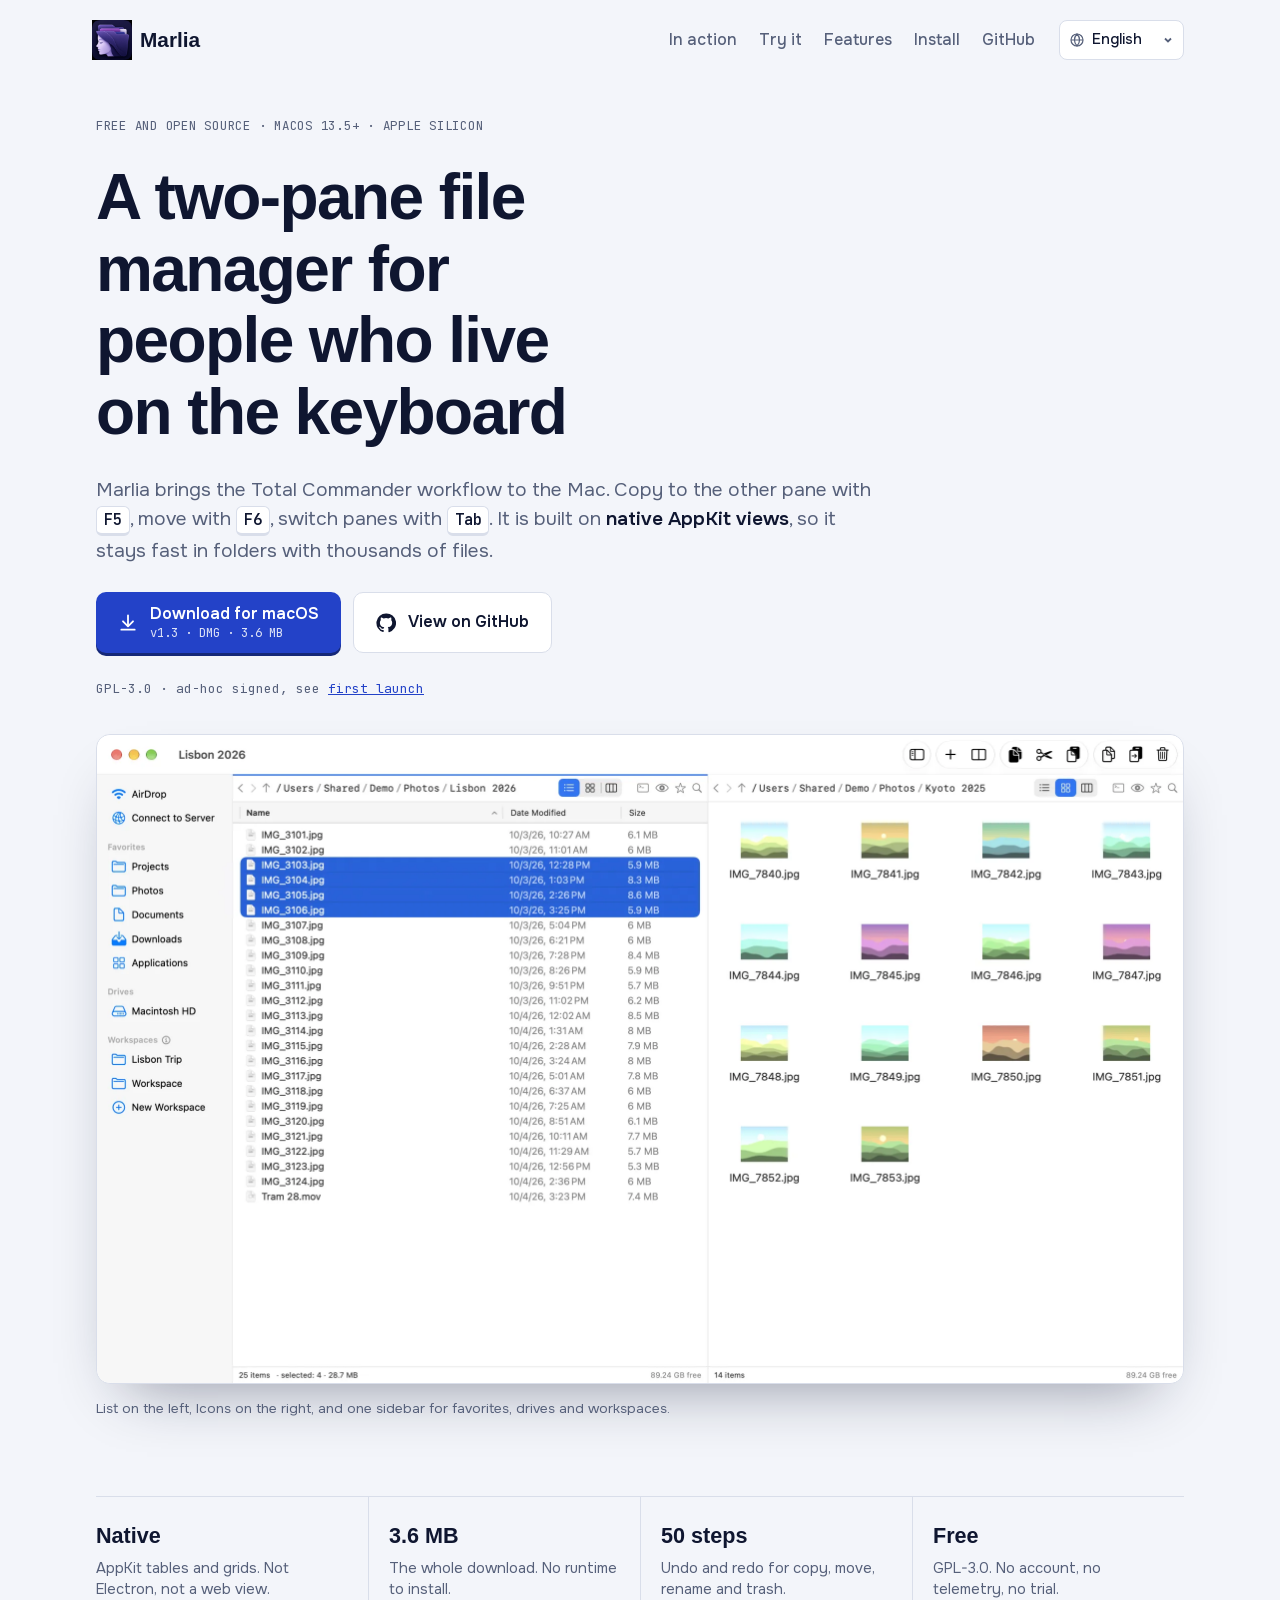
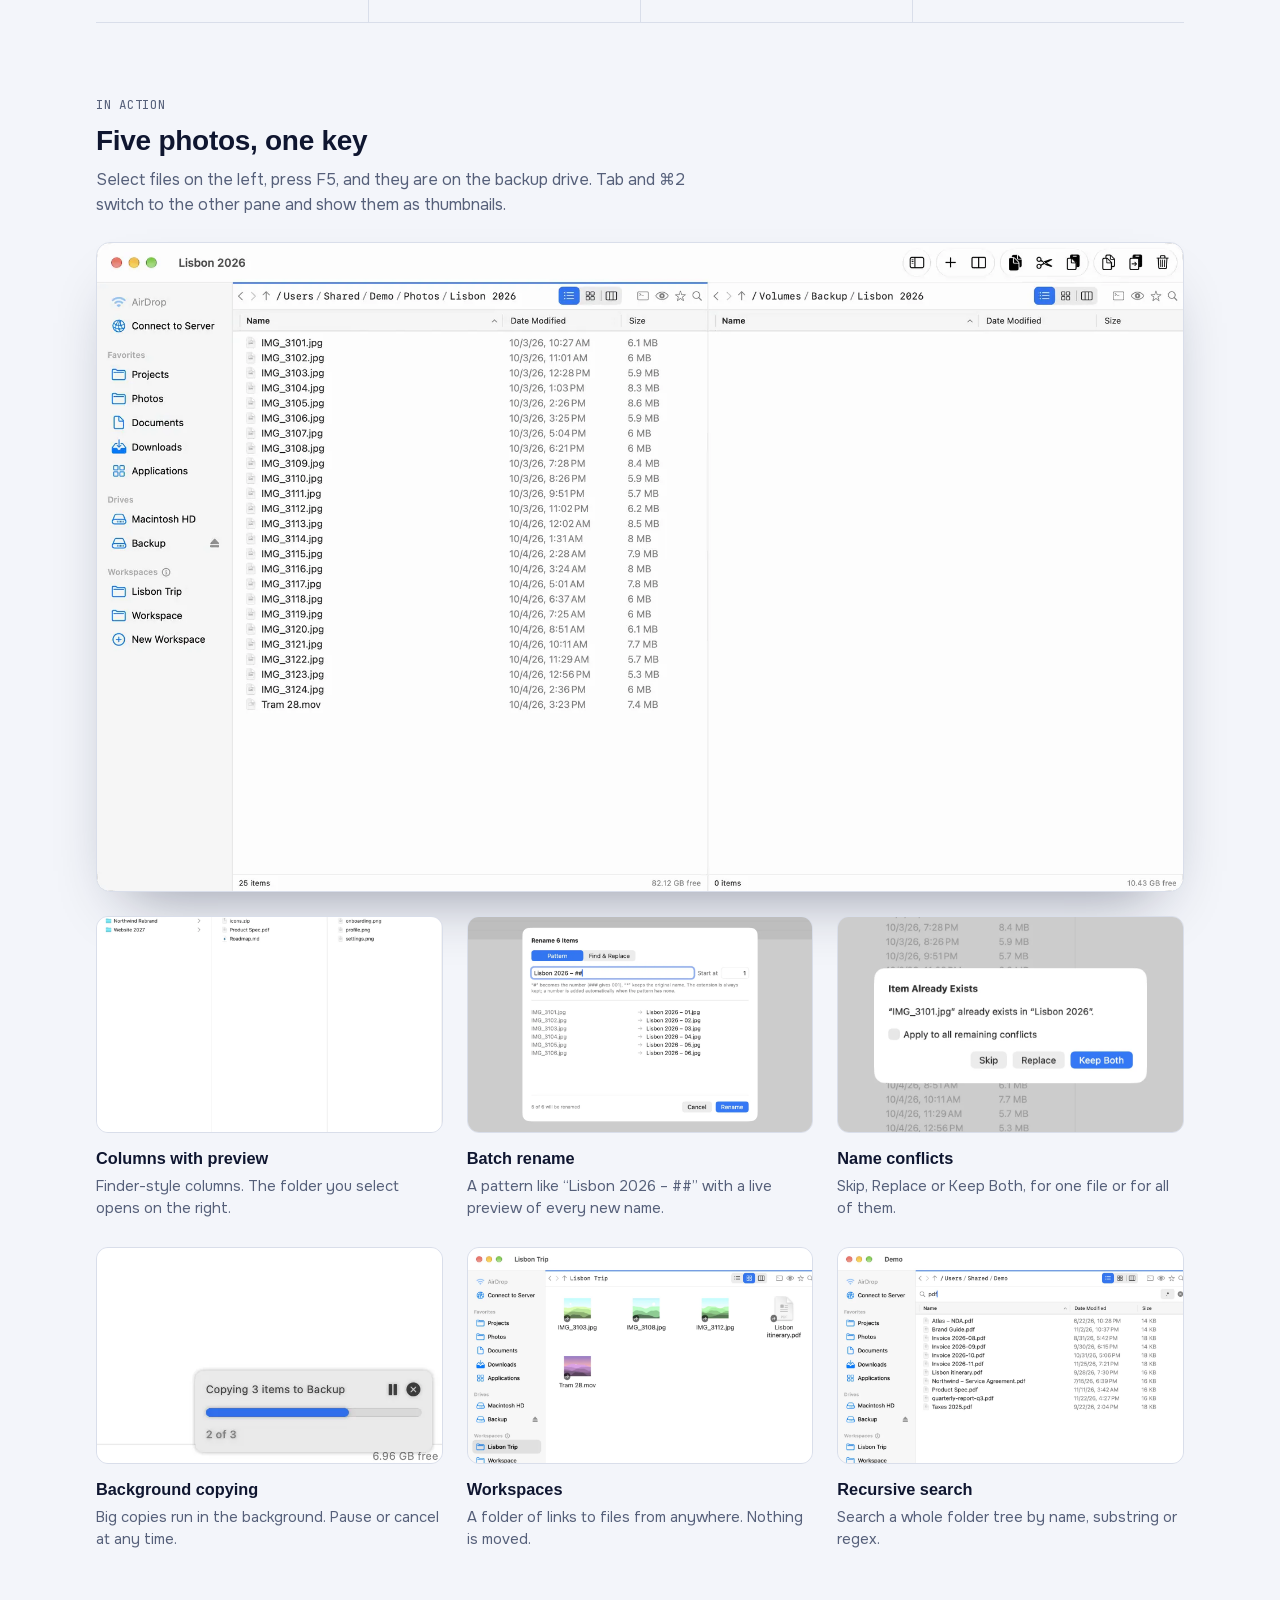
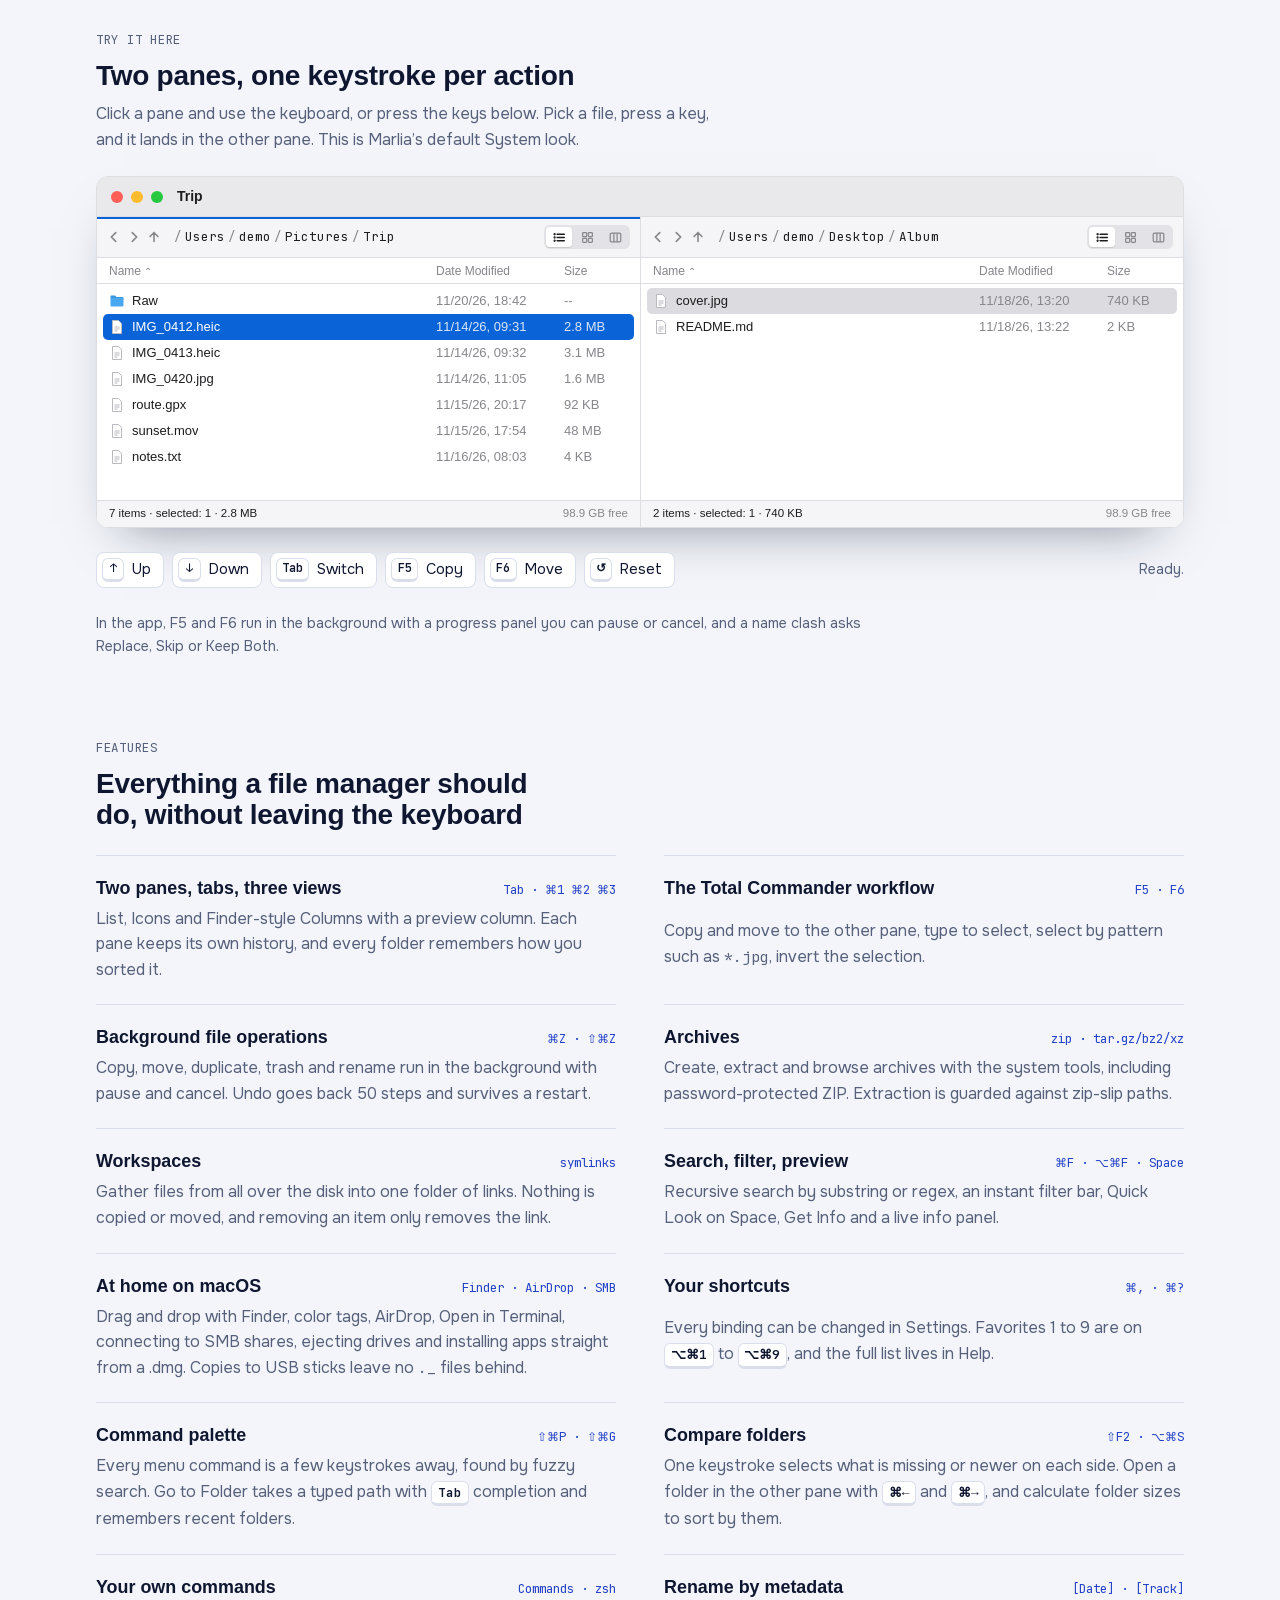
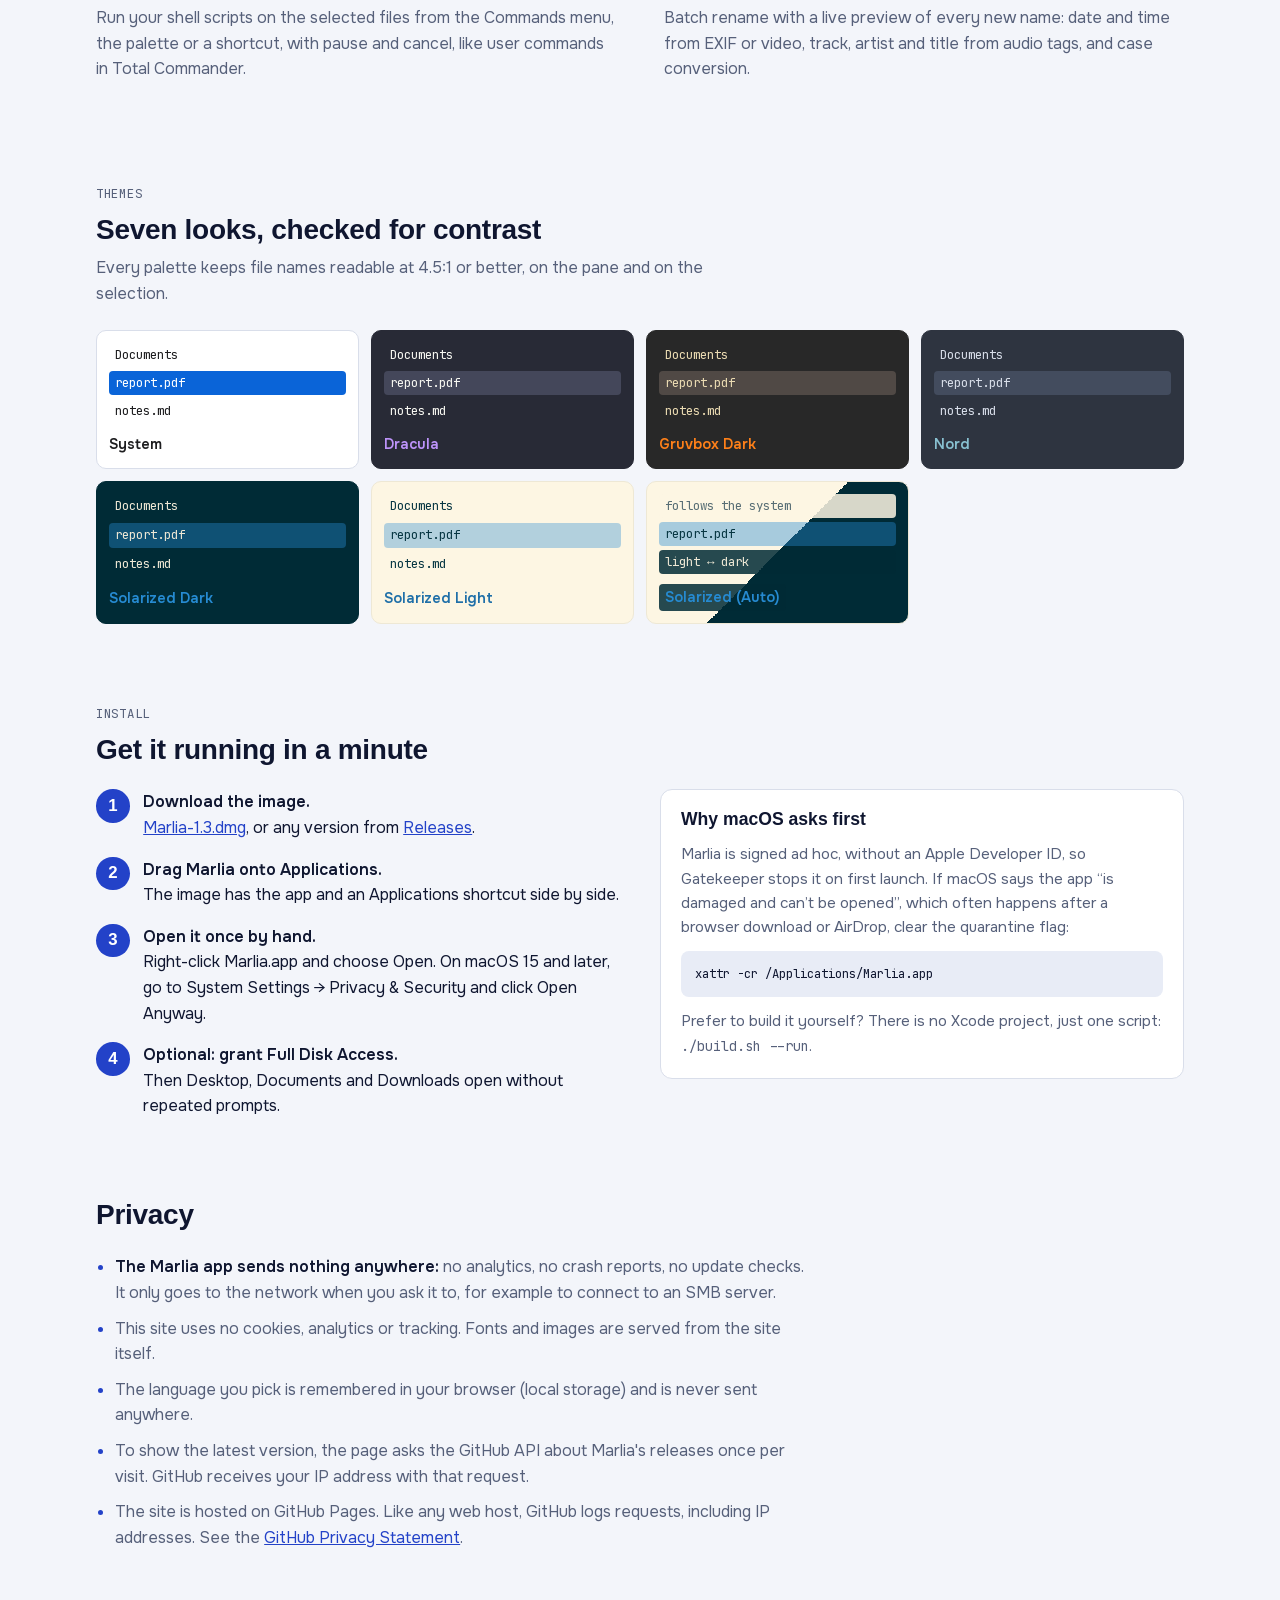
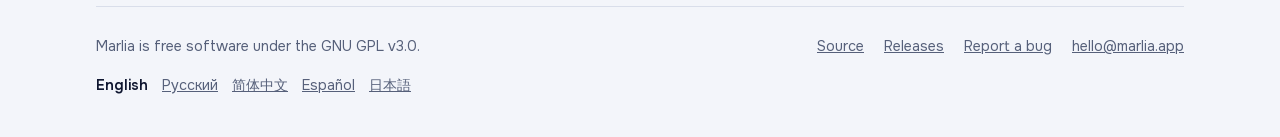
==== docs/index.html @ 8d390b64 "landing: gallery stills fill their frames Rename, conflict and progress re-cut to 16:10 from the ori" ====
<!doctype html>
<html lang="en" data-lang="en">
<head>
<meta charset="utf-8">
<meta name="viewport" content="width=device-width, initial-scale=1, viewport-fit=cover">
<!-- seo:start (generated per language by site/build.py) -->
<title>Marlia: free two-pane file manager for Mac, in the spirit of Total Commander</title>
<meta name="description" content="Free, open-source two-pane file manager for macOS. F5 copies, F6 moves, Tab switches panes. Native AppKit, tabs, archives, workspaces and themes. Apple Silicon, macOS 13.5+.">
<link rel="canonical" href="https://marlia.app/">
<link rel="alternate" hreflang="en" href="https://marlia.app/">
<link rel="alternate" hreflang="ru" href="https://marlia.app/ru/">
<link rel="alternate" hreflang="zh-Hans" href="https://marlia.app/zh/">
<link rel="alternate" hreflang="es" href="https://marlia.app/es/">
<link rel="alternate" hreflang="ja" href="https://marlia.app/ja/">
<link rel="alternate" hreflang="x-default" href="https://marlia.app/">
<meta property="og:type" content="website">
<meta property="og:site_name" content="Marlia">
<meta property="og:locale" content="en_US">
<meta property="og:title" content="Marlia: free two-pane file manager for Mac, in the spirit of Total Commander">
<meta property="og:description" content="Free, open-source two-pane file manager for macOS. F5 copies, F6 moves, Tab switches panes. Native AppKit, tabs, archives, workspaces and themes. Apple Silicon, macOS 13.5+.">
<meta property="og:url" content="https://marlia.app/">
<meta property="og:image" content="https://marlia.app/media/og.jpg">
<meta property="og:image:width" content="1200">
<meta property="og:image:height" content="717">
<meta name="twitter:card" content="summary_large_image">
<meta name="twitter:title" content="Marlia: free two-pane file manager for Mac, in the spirit of Total Commander">
<meta name="twitter:description" content="Free, open-source two-pane file manager for macOS. F5 copies, F6 moves, Tab switches panes. Native AppKit, tabs, archives, workspaces and themes. Apple Silicon, macOS 13.5+.">
<script type="application/ld+json">{"@context": "https://schema.org", "@type": "SoftwareApplication", "name": "Marlia", "url": "https://marlia.app/", "description": "Free, open-source two-pane file manager for macOS. F5 copies, F6 moves, Tab switches panes. Native AppKit, tabs, archives, workspaces and themes. Apple Silicon, macOS 13.5+.", "inLanguage": "en", "applicationCategory": "UtilitiesApplication", "applicationSubCategory": "File manager", "operatingSystem": "macOS 13.5 or later", "processorRequirements": "Apple Silicon (arm64)", "softwareVersion": "1.3", "downloadUrl": "https://github.com/lex1142/marlia/releases/download/v1.3/Marlia-1.3.dmg", "fileSize": "3.6 MB", "isAccessibleForFree": true, "offers": {"@type": "Offer", "price": "0", "priceCurrency": "USD"}, "license": "https://www.gnu.org/licenses/gpl-3.0.html", "image": "https://marlia.app/media/og.jpg", "screenshot": "https://marlia.app/media/hero-light.webp", "sameAs": ["https://github.com/lex1142/marlia"]}</script>
<script>(function(){try{if(localStorage.getItem("marlia.lang"))return;}catch(e){return;}var L=["ru", "zh", "es", "ja"],p=navigator.languages&&navigator.languages.length?navigator.languages:[navigator.language||""];for(var i=0;i<p.length;i++){var c=String(p[i]).toLowerCase().split("-")[0];if(c==="en")return;if(L.indexOf(c)>=0){location.replace(c+"/"+location.hash);return;}}})();</script>
<!-- seo:end -->
<meta name="theme-color" content="#f3f5fa" media="(prefers-color-scheme: light)">
<meta name="theme-color" content="#0b1020" media="(prefers-color-scheme: dark)">
<link rel="icon" type="image/png" href="marlia-icon.png">
<link rel="apple-touch-icon" href="marlia-icon.png">
<link rel="stylesheet" href="fonts/fonts.css">
<style>
/* Layout: text column + full-width app shot, then a live replica of a Marlia window
   (default System look), then a quiet two-column feature list. Fonts all cover Cyrillic;
   CJK falls through to the system faces picked per language. */
:root {
  --paper: #f3f5fa;
  --surface: #ffffff;
  --ink: #0f1630;
  --muted: #56607a;
  --line: #d9deea;
  --accent: #2342c8;
  --accent-ink: #ffffff;
  --mark: #f5c518;
  --code-bg: #e8ecf6;

  /* replica of Marlia's System theme (follows the page's light/dark, like the app follows macOS) */
  --m-pane: #ffffff;
  --m-chrome: #f5f5f7;
  --m-title: #e9e9ec;
  --m-text: #1d1d1f;
  --m-sec: #86868b;
  --m-sep: #dedee2;
  --m-sel: #0a64d8;
  --m-sel-text: #ffffff;
  --m-sel-off: #dcdce0;
  --m-folder: #4aa8f0;
  --m-folder-tab: #3a95dc;
  --m-doc: #ffffff;
  --m-doc-line: #b9b9c0;
  --m-seg: #e3e3e7;
  --m-seg-on: #ffffff;
  --only-light: block;
  --only-dark: none;

  --cjk: "Hiragino Sans", "PingFang SC", "Noto Sans JP", "Noto Sans SC";
  --f-display: "Manrope", "Avenir Next", "Helvetica Neue", var(--cjk), Arial, sans-serif;
  --f-body: "Onest", -apple-system, BlinkMacSystemFont, "Helvetica Neue", var(--cjk), Arial, sans-serif;
  --f-mono: "JetBrains Mono", ui-monospace, "SF Mono", Menlo, var(--cjk), monospace;
  --f-ui: -apple-system, BlinkMacSystemFont, "SF Pro Text", "Helvetica Neue", Arial, sans-serif;

  --step-0: 1rem;
  --step-1: 1.2rem;
  --step-2: 1.75rem;
  --step-3: clamp(2.2rem, 5.2vw, 4rem);
  --radius: 10px;
}
:root:lang(zh) { --cjk: "PingFang SC", "Hiragino Sans GB", "Noto Sans SC", "Microsoft YaHei"; }
:root:lang(ja) { --cjk: "Hiragino Sans", "Hiragino Kaku Gothic ProN", "Noto Sans JP", "Yu Gothic"; }

@media (prefers-color-scheme: dark) {
  :root:not([data-theme="light"]) {
    color-scheme: dark;
    --paper: #0b1020;
    --surface: #121a33;
    --ink: #e8ecf7;
    --muted: #9aa4bf;
    --line: #243052;
    --accent: #8197ff;
    --accent-ink: #0b1020;
    --code-bg: #18213f;
    --m-pane: #1e1e1f;
    --m-chrome: #2a2a2c;
    --m-title: #333336;
    --m-text: #ececee;
    --m-sec: #98989d;
    --m-sep: #3c3c3f;
    --m-sel: #0a5ed7;
    --m-sel-text: #ffffff;
    --m-sel-off: #46464a;
    --m-folder: #5ab4f2;
    --m-folder-tab: #3f9ade;
    --m-doc: #f2f2f4;
    --m-doc-line: #9a9aa2;
    --m-seg: #3a3a3d;
    --m-seg-on: #636367;
    --only-light: none;
    --only-dark: block;
  }
}
:root[data-theme="dark"] {
  color-scheme: dark;
  --paper: #0b1020;
  --surface: #121a33;
  --ink: #e8ecf7;
  --muted: #9aa4bf;
  --line: #243052;
  --accent: #8197ff;
  --accent-ink: #0b1020;
  --code-bg: #18213f;
  --m-pane: #1e1e1f;
  --m-chrome: #2a2a2c;
  --m-title: #333336;
  --m-text: #ececee;
  --m-sec: #98989d;
  --m-sep: #3c3c3f;
  --m-sel: #0a5ed7;
  --m-sel-text: #ffffff;
  --m-sel-off: #46464a;
  --m-folder: #5ab4f2;
  --m-folder-tab: #3f9ade;
  --m-doc: #f2f2f4;
  --m-doc-line: #9a9aa2;
  --m-seg: #3a3a3d;
  --m-seg-on: #636367;
  --only-light: none;
  --only-dark: block;
}

* { box-sizing: border-box; }
html { -webkit-text-size-adjust: 100%; }
body { margin: 0; }
img { max-width: 100%; }
[hidden] { display: none !important; }
body {
  background: var(--paper);
  color: var(--ink);
  font-family: var(--f-body);
  font-size: var(--step-0);
  line-height: 1.6;
  -webkit-font-smoothing: antialiased;
}
.wrap {
  max-width: 1120px;
  margin-inline: auto;
  padding-left: max(16px, env(safe-area-inset-left, 0px));
  padding-right: max(16px, env(safe-area-inset-right, 0px));
}
a { color: var(--accent); }
a:focus-visible, button:focus-visible, select:focus-visible, .demo:focus-visible {
  outline: 3px solid var(--mark);
  outline-offset: 3px;
}
h1, h2, h3 { font-family: var(--f-display); text-wrap: balance; margin: 0; line-height: 1.12; }
h2 { font-size: var(--step-2); font-weight: 800; letter-spacing: -0.01em; }
:lang(zh) h1, :lang(zh) h2, :lang(ja) h1, :lang(ja) h2 { letter-spacing: 0; line-height: 1.3; }
:lang(ja) h1, :lang(ja) h2, :lang(ja) h3 { word-break: auto-phrase; }
p { margin: 0; }
.eyebrow {
  font-family: var(--f-mono);
  font-size: 0.78rem;
  letter-spacing: 0.06em;
  text-transform: uppercase;
  color: var(--muted);
}
kbd {
  font-family: var(--f-mono);
  font-size: 0.8em;
  font-weight: 600;
  display: inline-block;
  min-width: 1.9em;
  text-align: center;
  padding: 0.1em 0.45em;
  border: 1px solid var(--line);
  border-bottom-width: 3px;
  border-radius: 6px;
  background: var(--surface);
  color: var(--ink);
  line-height: 1.5;
  white-space: nowrap;
}
code { font-family: var(--f-mono); font-size: 0.9em; white-space: nowrap; }

/* ---------- header ---------- */
.top {
  display: flex;
  align-items: center;
  gap: 16px 24px;
  padding-block: 20px;
}
.brand {
  display: flex; align-items: center; gap: 10px;
  font-family: var(--f-display); font-weight: 800; font-size: 1.3rem;
  color: var(--ink); text-decoration: none;
  margin-right: auto;
}
.brand { gap: 8px; }
.brand-icon { width: 40px; height: 40px; display: block; flex: none; margin-left: -4px; }
.top nav { display: flex; gap: 22px; flex-wrap: wrap; }
.top nav a { color: var(--muted); text-decoration: none; font-weight: 500; }
.top nav a:hover { color: var(--ink); }

.lang { position: relative; display: inline-flex; align-items: center; }
.lang svg { position: absolute; pointer-events: none; color: var(--muted); }
.lang .globe { left: 10px; width: 16px; height: 16px; }
.lang .chev { right: 10px; width: 12px; height: 12px; }
.lang select {
  appearance: none; -webkit-appearance: none;
  font: inherit; font-weight: 500; font-size: 0.92rem;
  color: var(--ink);
  background: var(--surface);
  border: 1px solid var(--line);
  border-radius: 8px;
  padding: 7px 30px 7px 32px;
  cursor: pointer;
}
.lang select:hover { border-color: var(--muted); }

/* ---------- hero ---------- */
.hero { padding-block: 36px 28px; display: grid; gap: 26px; }
.hero h1 { font-size: var(--step-3); font-weight: 800; letter-spacing: -0.025em; max-width: 17ch; }
:lang(zh) .hero h1, :lang(ja) .hero h1 { max-width: 15em; }
.lede { font-size: var(--step-1); color: var(--muted); max-width: 60ch; line-height: 1.55; }
.lede strong { color: var(--ink); font-weight: 600; }
.cta { display: flex; flex-wrap: wrap; gap: 12px; align-items: stretch; }
.btn {
  display: inline-flex; align-items: center; gap: 12px;
  padding: 12px 22px;
  border-radius: var(--radius);
  font-weight: 600; font-size: 1rem;
  text-decoration: none;
  transition: transform .12s ease, box-shadow .12s ease;
}
.btn-text { display: grid; gap: 1px; text-align: left; }
.btn-label { white-space: nowrap; line-height: 1.3; }
.btn small { font-family: var(--f-mono); font-weight: 400; font-size: 0.76rem; opacity: 0.85; white-space: nowrap; line-height: 1.3; }
.btn-primary {
  background: var(--accent); color: var(--accent-ink);
  box-shadow: 0 3px 0 color-mix(in srgb, var(--accent) 60%, #000);
}
.btn-primary:hover { transform: translateY(-1px); box-shadow: 0 4px 0 color-mix(in srgb, var(--accent) 60%, #000); }
.btn-primary:active { transform: translateY(2px); box-shadow: 0 1px 0 color-mix(in srgb, var(--accent) 60%, #000); }
.btn-ghost { color: var(--ink); border: 1px solid var(--line); background: var(--surface); }
.btn-ghost:hover { border-color: var(--muted); }
.btn svg { width: 20px; height: 20px; flex: none; }
.meta { font-family: var(--f-mono); font-size: 0.8rem; color: var(--muted); }

.only-light { display: var(--only-light); }
.only-dark { display: var(--only-dark); }

.shot {
  margin: 8px 0 0;
  border-radius: 14px;
  overflow: hidden;
  border: 1px solid var(--line);
  box-shadow: 0 30px 60px -30px rgba(15, 22, 48, 0.45);
  background: var(--surface);
}
.shot img { width: 100%; height: auto; max-width: 100%; aspect-ratio: 2880 / 1720; }
.shot-cap { margin-top: -12px; font-size: 0.85rem; color: var(--muted); }

/* ---------- facts strip ---------- */
.facts {
  display: grid;
  grid-template-columns: repeat(4, minmax(0, 1fr));
  border-block: 1px solid var(--line);
  margin-block: 48px;
}
.fact { padding: 22px 20px 22px 0; display: grid; gap: 4px; align-content: start; }
.fact + .fact { padding-left: 20px; border-left: 1px solid var(--line); }
.fact b { font-family: var(--f-display); font-size: 1.35rem; font-weight: 800; white-space: nowrap; }
.fact span { color: var(--muted); font-size: 0.92rem; line-height: 1.45; }

/* ---------- sections ---------- */
.section { padding-block: 24px 56px; display: grid; gap: 24px; }
.section-head { display: grid; gap: 10px; max-width: 64ch; }
.section-head p { color: var(--muted); }

/* ---------- demo: a Marlia window, System theme ---------- */
.demo {
  font-family: var(--f-ui);
  font-size: 13px;
  line-height: 1.35;
  color: var(--m-text);
  background: var(--m-chrome);
  border: 1px solid var(--m-sep);
  border-radius: 12px;
  overflow: hidden;
  box-shadow: 0 24px 50px -28px rgba(15, 22, 48, 0.5);
  outline: none;
}
.m-titlebar {
  display: flex; align-items: center; gap: 14px;
  padding: 10px 14px;
  background: var(--m-title);
  border-bottom: 1px solid var(--m-sep);
}
.m-lights { display: flex; gap: 8px; flex: none; }
.m-lights i { width: 12px; height: 12px; border-radius: 50%; display: block; }
.m-lights i:nth-child(1) { background: #ff5f57; }
.m-lights i:nth-child(2) { background: #febc2e; }
.m-lights i:nth-child(3) { background: #28c840; }
.m-title { font-weight: 600; font-size: 14px; }
.m-panes { display: grid; grid-template-columns: 1fr 1fr; }
.m-pane { position: relative; min-width: 0; display: grid; grid-template-rows: auto auto 1fr auto; background: var(--m-pane); cursor: default; }
.m-pane + .m-pane { border-left: 1px solid var(--m-sep); }
.m-pane::before { content: ""; position: absolute; inset: 0 0 auto; height: 2px; background: transparent; }
.m-pane.active::before { background: var(--m-sel); }
.m-bar {
  display: flex; align-items: center; gap: 10px;
  padding: 8px 10px;
  background: var(--m-chrome);
  border-bottom: 1px solid var(--m-sep);
  min-width: 0;
}
.m-nav { display: flex; gap: 6px; color: var(--m-sec); flex: none; }
.m-nav svg { width: 14px; height: 14px; }
.m-path { flex: 1; min-width: 0; white-space: nowrap; overflow: hidden; text-overflow: ellipsis; font-family: var(--f-mono); font-size: 12.5px; }
.m-path b { color: var(--m-sec); font-weight: 400; margin-inline: 3px; }
.m-seg { display: flex; gap: 2px; background: var(--m-seg); border-radius: 6px; padding: 2px; flex: none; }
.m-seg span { width: 26px; height: 20px; display: grid; place-items: center; border-radius: 4px; color: var(--m-sec); }
.m-seg span.on { background: var(--m-seg-on); color: var(--m-text); box-shadow: 0 1px 1px rgba(0,0,0,.12); }
.m-seg svg { width: 13px; height: 13px; }
.m-head, .m-row {
  display: grid;
  grid-template-columns: minmax(0, 1fr) 118px 64px;
  gap: 10px;
  padding: 0 12px;
  align-items: center;
}
.m-head {
  height: 26px;
  color: var(--m-sec);
  font-size: 12px;
  font-weight: 500;
  border-bottom: 1px solid var(--m-sep);
  background: var(--m-pane);
}
.m-head .sorted::after { content: " ⌃"; font-size: 10px; }
.m-list { list-style: none; margin: 0; padding: 4px 6px; min-height: 216px; }
.m-row { height: 26px; border-radius: 5px; padding: 0 6px; }
.m-row .n { display: flex; align-items: center; gap: 7px; min-width: 0; }
.m-row .n span { white-space: nowrap; overflow: hidden; text-overflow: ellipsis; }
.m-row .n svg { width: 16px; height: 16px; flex: none; }
.m-row .d, .m-row .s { color: var(--m-sec); white-space: nowrap; font-variant-numeric: tabular-nums; }
.m-row.sel { background: var(--m-sel-off); }
.m-pane.active .m-row.sel { background: var(--m-sel); color: var(--m-sel-text); }
.m-pane.active .m-row.sel .d, .m-pane.active .m-row.sel .s { color: var(--m-sel-text); opacity: .85; }
.m-row.fresh { animation: fresh 1s ease-out; }
@keyframes fresh { from { background: color-mix(in srgb, var(--m-sel) 30%, transparent); } }
.ic-folder .body { fill: var(--m-folder); }
.ic-folder .tab { fill: var(--m-folder-tab); }
.ic-doc .page { fill: var(--m-doc); stroke: var(--m-doc-line); }
.ic-doc .lines { stroke: var(--m-doc-line); }
.m-status {
  display: flex; justify-content: space-between; gap: 8px;
  padding: 5px 12px;
  font-size: 11.5px;
  border-top: 1px solid var(--m-sep);
  background: var(--m-chrome);
  white-space: nowrap;
}
.m-status span { overflow: hidden; text-overflow: ellipsis; }
.m-status .free { color: var(--m-sec); flex: none; }

.keys { display: flex; flex-wrap: wrap; gap: 8px; align-items: center; }
.key {
  font: inherit; font-size: 0.92rem;
  display: inline-flex; align-items: center; gap: 8px;
  background: var(--surface);
  color: var(--ink);
  border: 1px solid var(--line);
  border-radius: 8px;
  padding: 5px 12px 5px 5px;
  cursor: pointer;
}
.key:hover { border-color: var(--muted); }
.key kbd { transition: background .12s ease, color .12s ease; }
.key.pressed kbd { background: var(--accent); color: var(--accent-ink); border-color: var(--accent); }
.demo-log { margin-left: auto; color: var(--muted); font-size: 0.9rem; min-height: 1.4em; }
.demo-hint { font-size: 0.9rem; color: var(--muted); max-width: 80ch; }

/* ---------- features ---------- */
.features { display: grid; grid-template-columns: repeat(2, minmax(0, 1fr)); column-gap: 48px; }
.feature {
  display: grid;
  grid-template-columns: 1fr auto;
  gap: 6px 16px;
  padding-block: 22px;
  border-top: 1px solid var(--line);
  align-items: baseline;
}
.feature h3 { font-size: 1.12rem; font-weight: 800; }
.feature .tag { font-family: var(--f-mono); font-size: 0.78rem; color: var(--accent); white-space: nowrap; }
.feature p { grid-column: 1 / -1; color: var(--muted); max-width: 54ch; }

/* ---------- tour: video + feature shots ---------- */
.tour-video {
  border-radius: 14px;
  overflow: hidden;
  border: 1px solid var(--line);
  box-shadow: 0 30px 60px -30px rgba(15, 22, 48, 0.45);
  background: var(--surface);
}
.tour-video video { width: 100%; height: auto; max-width: 100%; aspect-ratio: 1920 / 1146; }
.gallery { display: grid; grid-template-columns: repeat(3, minmax(0, 1fr)); gap: 28px 24px; }
.gallery figure { margin: 0; display: grid; gap: 12px; align-content: start; }
.gallery .frame {
  aspect-ratio: 16 / 10;
  border-radius: 12px;
  border: 1px solid var(--line);
  background: var(--code-bg);
  overflow: hidden;
}
/* Every still is cut to 16:10 at the source, so it fills the frame edge to edge; cover only
   guards against a rounding pixel. */
/* No display here: .only-light/.only-dark decide which of the two variants is shown. */
.gallery .frame img { width: 100%; height: 100%; object-fit: cover; vertical-align: top; }
.gallery figcaption { display: grid; gap: 4px; }
.gallery figcaption b { font-family: var(--f-display); font-weight: 800; font-size: 1.02rem; }
.gallery figcaption span { color: var(--muted); font-size: 0.92rem; line-height: 1.5; }

/* ---------- themes ---------- */
/* Seven equal cards, 4 + 3 (2 per row on a phone). Fixed columns rather than auto-fill, which
   made them narrow enough to cut off the Auto card's text. */
.themes { display: grid; grid-template-columns: repeat(4, minmax(0, 1fr)); gap: 12px; }
.theme {
  border-radius: 10px;
  padding: 12px;
  font-family: var(--f-mono);
  font-size: 0.78rem;
  display: grid;
  gap: 4px;
  border: 1px solid var(--line);
}
.theme .row { padding: 2px 6px; border-radius: 4px; white-space: nowrap; overflow: hidden; text-overflow: ellipsis; }
.theme .label { margin-top: 6px; font-family: var(--f-body); font-weight: 600; font-size: 0.9rem; }
.theme-system { background: var(--m-pane); color: var(--m-text); }
.theme-system .sel { background: var(--m-sel); color: var(--m-sel-text); }

/* ---------- install ---------- */
.install { display: grid; grid-template-columns: minmax(0, 1fr) minmax(0, 1fr); gap: 40px; align-items: start; }
.steps { margin: 0; padding: 0; list-style: none; counter-reset: s; display: grid; gap: 16px; }
.steps li { counter-increment: s; display: grid; grid-template-columns: 2.2em 1fr; gap: 12px; }
.steps li::before {
  content: counter(s);
  font-family: var(--f-display); font-weight: 800; font-size: 1.05rem;
  width: 2em; height: 2em; border-radius: 50%;
  display: grid; place-items: center;
  background: var(--accent); color: var(--accent-ink);
}
.note {
  background: var(--surface);
  border: 1px solid var(--line);
  border-radius: 12px;
  padding: 20px;
  display: grid;
  gap: 12px;
  font-size: 0.95rem;
}
.note h3 { font-size: 1.1rem; font-weight: 800; }
.note p { color: var(--muted); }
pre {
  margin: 0;
  background: var(--code-bg);
  border-radius: 8px;
  padding: 12px 14px;
  overflow-x: auto;
  font-family: var(--f-mono);
  font-size: 0.85rem;
}

/* ---------- privacy ---------- */
.privacy { margin: 0; padding-left: 1.2em; display: grid; gap: 10px; max-width: 72ch; color: var(--muted); }
.privacy li::marker { color: var(--accent); }
.privacy strong { color: var(--ink); font-weight: 600; }

/* ---------- footer ---------- */
.foot {
  border-top: 1px solid var(--line);
  padding-block: 28px 40px;
  display: flex; flex-wrap: wrap; justify-content: space-between; gap: 16px;
  color: var(--muted); font-size: 0.9rem;
}
.foot nav { display: flex; gap: 20px; flex-wrap: wrap; }
.foot .langs { gap: 14px; flex-basis: 100%; }
.foot .langs a[aria-current] { color: var(--ink); text-decoration: none; font-weight: 600; }
.foot a { color: var(--muted); }

@media (max-width: 900px) {
  .gallery { grid-template-columns: repeat(2, minmax(0, 1fr)); }
  .facts { grid-template-columns: repeat(2, minmax(0, 1fr)); }
  .fact:nth-child(3) { padding-left: 0; border-left: 0; }
  .fact:nth-child(n+3) { border-top: 1px solid var(--line); }
  .features { grid-template-columns: 1fr; }
  .themes { grid-template-columns: repeat(2, minmax(0, 1fr)); }
  .install { grid-template-columns: 1fr; }
  .top nav { display: none; }
}
@media (max-width: 760px) {
  .m-panes { grid-template-columns: 1fr; }
  .m-pane + .m-pane { border-left: 0; border-top: 1px solid var(--m-sep); }
  .m-list { min-height: 0; }
  .m-head, .m-row { grid-template-columns: minmax(0, 1fr) 64px; }
  .m-head .d, .m-row .d { display: none; }
  .demo-log { margin-left: 0; width: 100%; }
}
@media (max-width: 560px) {
  .gallery { grid-template-columns: 1fr; }
  .facts { grid-template-columns: 1fr; }
  .fact, .fact + .fact, .fact:nth-child(3) { padding-left: 0; border-left: 0; }
  .fact + .fact { border-top: 1px solid var(--line); }
  .cta .btn { width: 100%; }
  .m-seg { display: none; }
}
@media (prefers-reduced-motion: reduce) {
  * { transition: none !important; animation: none !important; }
}
</style>

</head>
<body>
<svg width="0" height="0" style="position:absolute" aria-hidden="true">
  <symbol id="i-folder" viewBox="0 0 16 16"><g class="ic-folder"><path class="tab" d="M1.5 3.5a1 1 0 0 1 1-1h3.6l1.4 1.5h6a1 1 0 0 1 1 1V6h-13z"/><rect class="body" x="1.5" y="5" width="13" height="8.5" rx="1.2"/></g></symbol>
  <symbol id="i-doc" viewBox="0 0 16 16"><g class="ic-doc"><path class="page" d="M3.5 1.5h6l3 3v10h-9z" stroke-width="1"/><path class="lines" d="M5.5 8h5M5.5 10h5M5.5 12h3" stroke-width="1"/></g></symbol>
</svg>

<div class="wrap">
  <header class="top">
    <a class="brand" href="#top" aria-label="Marlia">
      <img class="brand-icon" src="marlia-icon.png" alt="" width="40" height="40">
      Marlia
    </a>
    <nav aria-label="Sections">
      <a href="#tour" data-t="nav.tour">In action</a>
      <a href="#demo" data-t="nav.demo">Try it</a>
      <a href="#features" data-t="nav.features">Features</a>
      <a href="#install" data-t="nav.install">Install</a>
      <a href="https://github.com/lex1142/marlia" target="_blank" rel="noopener">GitHub</a>
    </nav>
    <label class="lang">
      <svg class="globe" viewBox="0 0 24 24" fill="none" stroke="currentColor" stroke-width="1.8" aria-hidden="true"><circle cx="12" cy="12" r="9"/><path d="M3 12h18M12 3c2.5 2.6 3.8 5.6 3.8 9s-1.3 6.4-3.8 9c-2.5-2.6-3.8-5.6-3.8-9S9.5 5.6 12 3z"/></svg>
      <select id="langSelect" aria-label="Language">
        <option value="en" selected>English</option>
        <option value="ru">Русский</option>
        <option value="zh">简体中文</option>
        <option value="es">Español</option>
        <option value="ja">日本語</option>
      </select>
      <svg class="chev" viewBox="0 0 12 12" fill="none" stroke="currentColor" stroke-width="1.8" aria-hidden="true"><path d="m3 4.5 3 3 3-3"/></svg>
    </label>
  </header>

  <main id="top">
    <section class="hero">
      <p class="eyebrow" data-t="hero.eyebrow">Free and open source · macOS 13.5+ · Apple Silicon</p>
      <h1 data-h="hero.h1">A two-pane file manager for people who live on the keyboard</h1>
      <p class="lede" data-h="hero.lede">Marlia brings the Total Commander workflow to the Mac. Copy to the other pane with <kbd>F5</kbd>, move with <kbd>F6</kbd>, switch panes with <kbd>Tab</kbd>. It is built on <strong>native AppKit views</strong>, so it stays fast in folders with thousands of files.</p>
      <div class="cta">
        <a class="btn btn-primary" data-dl href="https://github.com/lex1142/marlia/releases/download/v1.3/Marlia-1.3.dmg" target="_blank" rel="noopener">
          <svg viewBox="0 0 24 24" fill="none" stroke="currentColor" stroke-width="2.2" stroke-linecap="round" stroke-linejoin="round" aria-hidden="true"><path d="M12 3v12"/><path d="m6 10 6 6 6-6"/><path d="M4 20h16"/></svg>
          <span class="btn-text"><span class="btn-label" data-t="hero.dl">Download for macOS</span><small data-t="hero.dlmeta">v1.3 · DMG · 3.6 MB</small></span>
        </a>
        <a class="btn btn-ghost" href="https://github.com/lex1142/marlia" target="_blank" rel="noopener">
          <svg viewBox="0 0 24 24" fill="currentColor" aria-hidden="true"><path d="M12 .5a11.5 11.5 0 0 0-3.64 22.41c.58.1.79-.25.79-.56v-2c-3.2.7-3.88-1.37-3.88-1.37-.53-1.33-1.28-1.69-1.28-1.69-1.05-.71.08-.7.08-.7 1.16.08 1.77 1.19 1.77 1.19 1.03 1.77 2.7 1.26 3.36.96.1-.75.4-1.26.73-1.55-2.55-.29-5.24-1.28-5.24-5.69 0-1.26.45-2.29 1.19-3.1-.12-.29-.52-1.46.11-3.05 0 0 .97-.31 3.17 1.18a11 11 0 0 1 5.77 0c2.2-1.49 3.17-1.18 3.17-1.18.63 1.59.23 2.76.11 3.05.74.81 1.19 1.84 1.19 3.1 0 4.42-2.7 5.39-5.26 5.68.41.36.78 1.06.78 2.14v3.17c0 .31.21.67.8.56A11.5 11.5 0 0 0 12 .5Z"/></svg>
          <span class="btn-label" data-t="hero.gh">View on GitHub</span>
        </a>
      </div>
      <p class="meta"><span data-h="hero.meta">GPL-3.0 · ad-hoc signed, see <a href="#install">first launch</a></span><span data-t="hero.uiEn"></span></p>

      <figure class="shot" style="margin-inline:0">
        <img class="only-light" src="media/hero-light.webp" fetchpriority="high" data-alt="hero.alt" alt="Marlia in the System theme: photos from Lisbon in List view on the left with four selected, photos from Kyoto as thumbnails in Icons view on the right." width="2880" height="1720">
        <img class="only-dark" src="media/hero-dark.webp" data-alt="hero.alt" alt="Marlia in the System theme: photos from Lisbon in List view on the left with four selected, photos from Kyoto as thumbnails in Icons view on the right." width="2880" height="1720" loading="lazy">
      </figure>
      <p class="shot-cap" data-t="hero.cap">List on the left, Icons on the right, and one sidebar for favorites, drives and workspaces.</p>
    </section>

    <section class="facts" aria-label="At a glance">
      <div class="fact"><b data-t="f1b">Native</b><span data-t="f1s">AppKit tables and grids. Not Electron, not a web view.</span></div>
      <div class="fact"><b data-t="f2b">3.6 MB</b><span data-t="f2s">The whole download. No runtime to install.</span></div>
      <div class="fact"><b data-t="f3b">50 steps</b><span data-t="f3s">Undo and redo for copy, move, rename and trash.</span></div>
      <div class="fact"><b data-t="f4b">Free</b><span data-t="f4s">GPL-3.0. No account, no telemetry, no trial.</span></div>
    </section>

    <section class="section" id="tour">
      <div class="section-head">
        <p class="eyebrow" data-t="tour.eyebrow">In action</p>
        <h2 data-t="tour.h2">Five photos, one key</h2>
        <p data-t="tour.p">Select files on the left, press F5, and they are on the backup drive. Tab and ⌘2 switch to the other pane and show them as thumbnails.</p>
      </div>
      <div class="tour-video">
        <video class="only-light" data-tour muted loop playsinline preload="none" poster="media/tour-light-poster.webp" width="1920" height="1146" data-aria="tour.aria" aria-label="Video: five photos are selected and copied to a backup drive with F5, then shown as thumbnails.">
          <source src="media/tour-light.mp4" type="video/mp4">
        </video>
        <video class="only-dark" data-tour muted loop playsinline preload="none" poster="media/tour-dark-poster.webp" width="1920" height="1146" data-aria="tour.aria" aria-label="Video: five photos are selected and copied to a backup drive with F5, then shown as thumbnails.">
          <source src="media/tour-dark.mp4" type="video/mp4">
        </video>
      </div>
      <div class="gallery">
        <figure>
          <div class="frame">
            <img class="only-light" src="media/columns-light.webp" alt="" loading="lazy">
            <img class="only-dark" src="media/columns-dark.webp" alt="" loading="lazy">
          </div>
          <figcaption><b data-t="c1t">Columns with preview</b><span data-t="c1p">Finder-style columns. The folder you select opens on the right.</span></figcaption>
        </figure>
        <figure>
          <div class="frame">
            <img class="only-light" src="media/rename-light.webp" alt="" loading="lazy">
            <img class="only-dark" src="media/rename-dark.webp" alt="" loading="lazy">
          </div>
          <figcaption><b data-t="c2t">Batch rename</b><span data-t="c2p">A pattern like “Lisbon 2026 – ##” with a live preview of every new name.</span></figcaption>
        </figure>
        <figure>
          <div class="frame">
            <img class="only-light" src="media/conflict-light.webp" alt="" loading="lazy">
            <img class="only-dark" src="media/conflict-dark.webp" alt="" loading="lazy">
          </div>
          <figcaption><b data-t="c3t">Name conflicts</b><span data-t="c3p">Skip, Replace or Keep Both, for one file or for all of them.</span></figcaption>
        </figure>
        <figure>
          <div class="frame">
            <img class="only-light" src="media/progress-light.webp" alt="" loading="lazy">
            <img class="only-dark" src="media/progress-dark.webp" alt="" loading="lazy">
          </div>
          <figcaption><b data-t="c4t">Background copying</b><span data-t="c4p">Big copies run in the background. Pause or cancel at any time.</span></figcaption>
        </figure>
        <figure>
          <div class="frame">
            <img class="only-light" src="media/workspace-light.webp" alt="" loading="lazy">
            <img class="only-dark" src="media/workspace-dark.webp" alt="" loading="lazy">
          </div>
          <figcaption><b data-t="c5t">Workspaces</b><span data-t="c5p">A folder of links to files from anywhere. Nothing is moved.</span></figcaption>
        </figure>
        <figure>
          <div class="frame">
            <img class="only-light" src="media/search-light.webp" alt="" loading="lazy">
            <img class="only-dark" src="media/search-dark.webp" alt="" loading="lazy">
          </div>
          <figcaption><b data-t="c6t">Recursive search</b><span data-t="c6p">Search a whole folder tree by name, substring or regex.</span></figcaption>
        </figure>
      </div>
    </section>

    <section class="section" id="demo">
      <div class="section-head">
        <p class="eyebrow" data-t="demo.eyebrow">Try it here</p>
        <h2 data-t="demo.h2">Two panes, one keystroke per action</h2>
        <p data-t="demo.p">Click a pane and use the keyboard, or press the keys below. Pick a file, press a key, and it lands in the other pane. This is Marlia’s default System look.</p>
      </div>

      <div class="demo" id="demoBox" tabindex="0" data-aria="demo.aria" aria-label="Interactive demo. Arrow keys select, Tab switches panes, F5 copies, F6 moves.">
        <div class="m-titlebar">
          <div class="m-lights" aria-hidden="true"><i></i><i></i><i></i></div>
          <span class="m-title" id="mTitle">Trip</span>
        </div>
        <div class="m-panes">
          <div class="m-pane" id="paneL" data-side="L">
            <div class="m-bar">
              <div class="m-nav" aria-hidden="true">
                <svg viewBox="0 0 16 16" fill="none" stroke="currentColor" stroke-width="1.8" stroke-linecap="round"><path d="M10 3 5 8l5 5"/></svg>
                <svg viewBox="0 0 16 16" fill="none" stroke="currentColor" stroke-width="1.8" stroke-linecap="round"><path d="m6 3 5 5-5 5"/></svg>
                <svg viewBox="0 0 16 16" fill="none" stroke="currentColor" stroke-width="1.8" stroke-linecap="round"><path d="M8 13V3M3.5 7.5 8 3l4.5 4.5"/></svg>
              </div>
              <div class="m-path"><b>/</b>Users<b>/</b>demo<b>/</b>Pictures<b>/</b>Trip</div>
              <div class="m-seg" aria-hidden="true">
                <span class="on"><svg viewBox="0 0 16 16" fill="none" stroke="currentColor" stroke-width="1.6" stroke-linecap="round"><path d="M5 4h9M5 8h9M5 12h9"/><circle cx="2" cy="4" r=".6" fill="currentColor"/><circle cx="2" cy="8" r=".6" fill="currentColor"/><circle cx="2" cy="12" r=".6" fill="currentColor"/></svg></span>
                <span><svg viewBox="0 0 16 16" fill="none" stroke="currentColor" stroke-width="1.5"><rect x="2" y="2" width="5" height="5" rx="1"/><rect x="9" y="2" width="5" height="5" rx="1"/><rect x="2" y="9" width="5" height="5" rx="1"/><rect x="9" y="9" width="5" height="5" rx="1"/></svg></span>
                <span><svg viewBox="0 0 16 16" fill="none" stroke="currentColor" stroke-width="1.5"><rect x="1.5" y="2.5" width="13" height="11" rx="1.5"/><path d="M6 2.5v11M10 2.5v11"/></svg></span>
              </div>
            </div>
            <div class="m-head"><span class="sorted">Name</span><span class="d">Date Modified</span><span>Size</span></div>
            <ul class="m-list"></ul>
            <div class="m-status"><span class="cnt"></span><span class="free">98.9 GB free</span></div>
          </div>
          <div class="m-pane" id="paneR" data-side="R">
            <div class="m-bar">
              <div class="m-nav" aria-hidden="true">
                <svg viewBox="0 0 16 16" fill="none" stroke="currentColor" stroke-width="1.8" stroke-linecap="round"><path d="M10 3 5 8l5 5"/></svg>
                <svg viewBox="0 0 16 16" fill="none" stroke="currentColor" stroke-width="1.8" stroke-linecap="round"><path d="m6 3 5 5-5 5"/></svg>
                <svg viewBox="0 0 16 16" fill="none" stroke="currentColor" stroke-width="1.8" stroke-linecap="round"><path d="M8 13V3M3.5 7.5 8 3l4.5 4.5"/></svg>
              </div>
              <div class="m-path"><b>/</b>Users<b>/</b>demo<b>/</b>Desktop<b>/</b>Album</div>
              <div class="m-seg" aria-hidden="true">
                <span class="on"><svg viewBox="0 0 16 16" fill="none" stroke="currentColor" stroke-width="1.6" stroke-linecap="round"><path d="M5 4h9M5 8h9M5 12h9"/><circle cx="2" cy="4" r=".6" fill="currentColor"/><circle cx="2" cy="8" r=".6" fill="currentColor"/><circle cx="2" cy="12" r=".6" fill="currentColor"/></svg></span>
                <span><svg viewBox="0 0 16 16" fill="none" stroke="currentColor" stroke-width="1.5"><rect x="2" y="2" width="5" height="5" rx="1"/><rect x="9" y="2" width="5" height="5" rx="1"/><rect x="2" y="9" width="5" height="5" rx="1"/><rect x="9" y="9" width="5" height="5" rx="1"/></svg></span>
                <span><svg viewBox="0 0 16 16" fill="none" stroke="currentColor" stroke-width="1.5"><rect x="1.5" y="2.5" width="13" height="11" rx="1.5"/><path d="M6 2.5v11M10 2.5v11"/></svg></span>
              </div>
            </div>
            <div class="m-head"><span class="sorted">Name</span><span class="d">Date Modified</span><span>Size</span></div>
            <ul class="m-list"></ul>
            <div class="m-status"><span class="cnt"></span><span class="free">98.9 GB free</span></div>
          </div>
        </div>
      </div>

      <div class="keys">
        <button class="key" type="button" data-k="ArrowUp" id="kUp"><kbd>↑</kbd><span data-t="k.up">Up</span></button>
        <button class="key" type="button" data-k="ArrowDown" id="kDown"><kbd>↓</kbd><span data-t="k.down">Down</span></button>
        <button class="key" type="button" data-k="Tab" id="kTab"><kbd>Tab</kbd><span data-t="k.switch">Switch</span></button>
        <button class="key" type="button" data-k="F5" id="kF5"><kbd>F5</kbd><span data-t="k.copy">Copy</span></button>
        <button class="key" type="button" data-k="F6" id="kF6"><kbd>F6</kbd><span data-t="k.move">Move</span></button>
        <button class="key" type="button" data-k="reset" id="kReset"><kbd>↺</kbd><span data-t="k.reset">Reset</span></button>
        <span class="demo-log" id="demoLog" aria-live="polite"></span>
      </div>
      <p class="demo-hint" data-t="demo.hint">In the app, F5 and F6 run in the background with a progress panel you can pause or cancel, and a name clash asks Replace, Skip or Keep Both.</p>
    </section>

    <section class="section" id="features">
      <div class="section-head">
        <p class="eyebrow" data-t="feat.eyebrow">Features</p>
        <h2 data-t="feat.h2">Everything a file manager should do, without leaving the keyboard</h2>
      </div>
      <div class="features">
        <div class="feature"><h3 data-t="ft1h">Two panes, tabs, three views</h3><span class="tag">Tab · ⌘1 ⌘2 ⌘3</span><p data-h="ft1p">List, Icons and Finder-style Columns with a preview column. Each pane keeps its own history, and every folder remembers how you sorted it.</p></div>
        <div class="feature"><h3 data-t="ft2h">The Total Commander workflow</h3><span class="tag">F5 · F6</span><p data-h="ft2p">Copy and move to the other pane, type to select, select by pattern such as <code>*.jpg</code>, invert the selection.</p></div>
        <div class="feature"><h3 data-t="ft3h">Background file operations</h3><span class="tag">⌘Z · ⇧⌘Z</span><p data-h="ft3p">Copy, move, duplicate, trash and rename run in the background with pause and cancel. Undo goes back 50 steps and survives a restart.</p></div>
        <div class="feature"><h3 data-t="ft4h">Archives</h3><span class="tag">zip · tar.gz/bz2/xz</span><p data-h="ft4p">Create, extract and browse archives with the system tools, including password-protected ZIP. Extraction is guarded against zip-slip paths.</p></div>
        <div class="feature"><h3 data-t="ft5h">Workspaces</h3><span class="tag">symlinks</span><p data-h="ft5p">Gather files from all over the disk into one folder of links. Nothing is copied or moved, and removing an item only removes the link.</p></div>
        <div class="feature"><h3 data-t="ft6h">Search, filter, preview</h3><span class="tag">⌘F · ⌥⌘F · Space</span><p data-h="ft6p">Recursive search by substring or regex, an instant filter bar, Quick Look on Space, Get Info and a live info panel.</p></div>
        <div class="feature"><h3 data-t="ft7h">At home on macOS</h3><span class="tag">Finder · AirDrop · SMB</span><p data-h="ft7p">Drag and drop with Finder, color tags, AirDrop, Open in Terminal, connecting to SMB shares, ejecting drives and installing apps straight from a .dmg. Copies to USB sticks leave no <code>._</code> files behind.</p></div>
        <div class="feature"><h3 data-t="ft8h">Your shortcuts</h3><span class="tag">⌘, · ⌘?</span><p data-h="ft8p">Every binding can be changed in Settings. Favorites 1 to 9 are on <kbd>⌥⌘1</kbd> to <kbd>⌥⌘9</kbd>, and the full list lives in Help.</p></div>
        <div class="feature"><h3 data-t="ft9h">Command palette</h3><span class="tag">⇧⌘P · ⇧⌘G</span><p data-h="ft9p">Every menu command is a few keystrokes away, found by fuzzy search. Go to Folder takes a typed path with <kbd>Tab</kbd> completion and remembers recent folders.</p></div>
        <div class="feature"><h3 data-t="ft10h">Compare folders</h3><span class="tag">⇧F2 · ⌥⌘S</span><p data-h="ft10p">One keystroke selects what is missing or newer on each side. Open a folder in the other pane with <kbd>⌘←</kbd> and <kbd>⌘→</kbd>, and calculate folder sizes to sort by them.</p></div>
        <div class="feature"><h3 data-t="ft11h">Your own commands</h3><span class="tag">Commands · zsh</span><p data-h="ft11p">Run your shell scripts on the selected files from the Commands menu, the palette or a shortcut, with pause and cancel, like user commands in Total Commander.</p></div>
        <div class="feature"><h3 data-t="ft12h">Rename by metadata</h3><span class="tag">[Date] · [Track]</span><p data-h="ft12p">Batch rename with a live preview of every new name: date and time from EXIF or video, track, artist and title from audio tags, and case conversion.</p></div>
      </div>
    </section>

    <section class="section" aria-labelledby="themes-h">
      <div class="section-head">
        <p class="eyebrow" data-t="th.eyebrow">Themes</p>
        <h2 id="themes-h" data-t="th.h2">Seven looks, checked for contrast</h2>
        <p data-t="th.p">Every palette keeps file names readable at 4.5:1 or better, on the pane and on the selection.</p>
      </div>
      <div class="themes">
        <div class="theme theme-system"><div class="row">Documents</div><div class="row sel">report.pdf</div><div class="row">notes.md</div><div class="label" data-t="th.system">System</div></div>
        <div class="theme" style="background:#282a36;color:#f8f8f2;border-color:#282a36"><div class="row">Documents</div><div class="row" style="background:#44475a">report.pdf</div><div class="row">notes.md</div><div class="label" style="color:#bd93f9">Dracula</div></div>
        <div class="theme" style="background:#282828;color:#ebdbb2;border-color:#282828"><div class="row">Documents</div><div class="row" style="background:#504945">report.pdf</div><div class="row">notes.md</div><div class="label" style="color:#fe8019">Gruvbox Dark</div></div>
        <div class="theme" style="background:#2e3440;color:#d8dee9;border-color:#2e3440"><div class="row">Documents</div><div class="row" style="background:#434c5e">report.pdf</div><div class="row">notes.md</div><div class="label" style="color:#88c0d0">Nord</div></div>
        <div class="theme" style="background:#002b36;color:#eee8d5;border-color:#002b36"><div class="row">Documents</div><div class="row" style="background:rgba(38,139,210,.4)">report.pdf</div><div class="row">notes.md</div><div class="label" style="color:#268bd2">Solarized Dark</div></div>
        <div class="theme" style="background:#fdf6e3;color:#073642;border-color:#eee8d5"><div class="row">Documents</div><div class="row" style="background:rgba(38,139,210,.35)">report.pdf</div><div class="row">notes.md</div><div class="label" style="color:#1f6fa8">Solarized Light</div></div>
        <div class="theme" style="background:linear-gradient(135deg,#fdf6e3 50%,#002b36 50%);color:#586e75;border-color:#eee8d5"><div class="row" style="background:rgba(253,246,227,.85)" data-t="th.auto1">follows the system</div><div class="row" style="background:rgba(38,139,210,.4);color:#073642">report.pdf</div><div class="row" style="background:rgba(0,43,54,.85);color:#eee8d5" data-t="th.auto2">light ↔ dark</div><div class="label" style="color:#268bd2;background:rgba(0,43,54,.85);padding:2px 6px;border-radius:4px;justify-self:start">Solarized (Auto)</div></div>
      </div>
    </section>

    <section class="section" id="install">
      <div class="section-head">
        <p class="eyebrow" data-t="in.eyebrow">Install</p>
        <h2 data-t="in.h2">Get it running in a minute</h2>
      </div>
      <div class="install">
        <ol class="steps">
          <li><div><b data-t="s1b">Download the image.</b><br><span data-h="s1t"><a href="https://github.com/lex1142/marlia/releases/download/v1.3/Marlia-1.3.dmg" target="_blank" rel="noopener">Marlia-1.3.dmg</a>, or any version from <a href="https://github.com/lex1142/marlia/releases" target="_blank" rel="noopener">Releases</a>.</span></div></li>
          <li><div><b data-t="s2b">Drag Marlia onto Applications.</b><br><span data-t="s2t">The image has the app and an Applications shortcut side by side.</span></div></li>
          <li><div><b data-t="s3b">Open it once by hand.</b><br><span data-t="s3t">Right-click Marlia.app and choose Open. On macOS 15 and later, go to System Settings → Privacy &amp; Security and click Open Anyway.</span></div></li>
          <li><div><b data-t="s4b">Optional: grant Full Disk Access.</b><br><span data-t="s4t">Then Desktop, Documents and Downloads open without repeated prompts.</span></div></li>
        </ol>
        <aside class="note">
          <h3 data-t="note.h">Why macOS asks first</h3>
          <p data-t="note.p1">Marlia is signed ad hoc, without an Apple Developer ID, so Gatekeeper stops it on first launch. If macOS says the app “is damaged and can’t be opened”, which often happens after a browser download or AirDrop, clear the quarantine flag:</p>
          <pre><code>xattr -cr /Applications/Marlia.app</code></pre>
          <p data-h="note.p2">Prefer to build it yourself? There is no Xcode project, just one script: <code>./build.sh --run</code>.</p>
        </aside>
      </div>
    </section>
    <section class="section" id="privacy" aria-labelledby="privacy-h">
      <div class="section-head">
        <h2 id="privacy-h" data-t="priv.h2">Privacy</h2>
      </div>
      <ul class="privacy">
        <li data-h="priv.1"><strong>The Marlia app sends nothing anywhere:</strong> no analytics, no crash reports, no update checks. It only goes to the network when you ask it to, for example to connect to an SMB server.</li>
        <li data-h="priv.2">This site uses no cookies, analytics or tracking. Fonts and images are served from the site itself.</li>
        <li data-h="priv.3">The language you pick is remembered in your browser (local storage) and is never sent anywhere.</li>
        <li data-h="priv.4">To show the latest version, the page asks the GitHub API about Marlia's releases once per visit. GitHub receives your IP address with that request.</li>
        <li data-h="priv.5">The site is hosted on GitHub Pages. Like any web host, GitHub logs requests, including IP addresses. See the <a href="https://docs.github.com/en/site-policy/privacy-policies/github-general-privacy-statement" target="_blank" rel="noopener">GitHub Privacy Statement</a>.</li>
      </ul>
    </section>
  </main>

  <footer class="foot">
    <span data-t="foot.lic">Marlia is free software under the GNU GPL v3.0.</span>
    <nav aria-label="Links">
      <a href="https://github.com/lex1142/marlia" target="_blank" rel="noopener" data-t="foot.src">Source</a>
      <a href="https://github.com/lex1142/marlia/releases" target="_blank" rel="noopener" data-t="foot.rel">Releases</a>
      <a href="https://github.com/lex1142/marlia/issues" target="_blank" rel="noopener" data-t="foot.bug">Report a bug</a>
      <a href="mailto:hello@marlia.app">hello@marlia.app</a>
    </nav>
    <nav class="langs" data-aria="langs" aria-label="Languages"><a href="./" hreflang="en" lang="en" data-lang-link="en" aria-current="page">English</a><a href="ru/" hreflang="ru" lang="ru" data-lang-link="ru">Русский</a><a href="zh/" hreflang="zh-Hans" lang="zh-Hans" data-lang-link="zh">简体中文</a><a href="es/" hreflang="es" lang="es" data-lang-link="es">Español</a><a href="ja/" hreflang="ja" lang="ja" data-lang-link="ja">日本語</a></nav>
  </footer>
</div>

<script type="application/json" id="i18n">
{"en":{"nav.demo":"Try it","nav.features":"Features","nav.install":"Install","lang":"Language","hero.eyebrow":"Free and open source · macOS 13.5+ · Apple Silicon","hero.h1":"A two-pane file manager for people who live on the keyboard","hero.lede":"Marlia brings the Total Commander workflow to the Mac. Copy to the other pane with <kbd>F5<\/kbd>, move with <kbd>F6<\/kbd>, switch panes with <kbd>Tab<\/kbd>. It is built on <strong>native AppKit views<\/strong>, so it stays fast in folders with thousands of files.","hero.dl":"Download for macOS","hero.dlmeta":"v{ver} · DMG · {size}","hero.gh":"View on GitHub","hero.meta":"GPL-3.0 · ad-hoc signed, see <a href=\"#install\">first launch<\/a>","hero.uiEn":"","f1b":"Native","f1s":"AppKit tables and grids. Not Electron, not a web view.","f2b":"{size}","f2s":"The whole download. No runtime to install.","f3b":"50 steps","f3s":"Undo and redo for copy, move, rename and trash.","f4b":"Free","f4s":"GPL-3.0. No account, no telemetry, no trial.","demo.eyebrow":"Try it here","demo.h2":"Two panes, one keystroke per action","demo.p":"Click a pane and use the keyboard, or press the keys below. Pick a file, press a key, and it lands in the other pane. This is Marlia’s default System look.","demo.aria":"Interactive demo. Arrow keys select, Tab switches panes, F5 copies, F6 moves.","k.up":"Up","k.down":"Down","k.switch":"Switch","k.copy":"Copy","k.move":"Move","k.reset":"Reset","demo.hint":"In the app, F5 and F6 run in the background with a progress panel you can pause or cancel, and a name clash asks Replace, Skip or Keep Both.","log.ready":"Ready.","log.L":"Active pane: left.","log.R":"Active pane: right.","log.copied":"Copied {n} to {p}.","log.moved":"Moved {n} to {p}.","log.kept":"{n} already exists there, kept both as {m}.","log.pick":"Pick a file first. Folders stay put in this demo.","feat.eyebrow":"Features","feat.h2":"Everything a file manager should do, without leaving the keyboard","ft1h":"Two panes, tabs, three views","ft1p":"List, Icons and Finder-style Columns with a preview column. Each pane keeps its own history, and every folder remembers how you sorted it.","ft2h":"The Total Commander workflow","ft2p":"Copy and move to the other pane, type to select, select by pattern such as <code>*.jpg<\/code>, invert the selection.","ft3h":"Background file operations","ft3p":"Copy, move, duplicate, trash and rename run in the background with pause and cancel. Undo goes back 50 steps and survives a restart.","ft4h":"Archives","ft4p":"Create, extract and browse archives with the system tools, including password-protected ZIP. Extraction is guarded against zip-slip paths.","ft5h":"Workspaces","ft5p":"Gather files from all over the disk into one folder of links. Nothing is copied or moved, and removing an item only removes the link.","ft6h":"Search, filter, preview","ft6p":"Recursive search by substring or regex, an instant filter bar, Quick Look on Space, Get Info and a live info panel.","ft7h":"At home on macOS","ft7p":"Drag and drop with Finder, color tags, AirDrop, Open in Terminal, connecting to SMB shares, ejecting drives and installing apps straight from a .dmg. Copies to USB sticks leave no <code>._<\/code> files behind.","ft8h":"Your shortcuts","ft8p":"Every binding can be changed in Settings. Favorites 1 to 9 are on <kbd>⌥⌘1<\/kbd> to <kbd>⌥⌘9<\/kbd>, and the full list lives in Help.","ft9h":"Command palette","ft9p":"Every menu command is a few keystrokes away, found by fuzzy search. Go to Folder takes a typed path with <kbd>Tab<\/kbd> completion and remembers recent folders.","ft10h":"Compare folders","ft10p":"One keystroke selects what is missing or newer on each side. Open a folder in the other pane with <kbd>⌘←<\/kbd> and <kbd>⌘→<\/kbd>, and calculate folder sizes to sort by them.","ft11h":"Your own commands","ft11p":"Run your shell scripts on the selected files from the Commands menu, the palette or a shortcut, with pause and cancel, like user commands in Total Commander.","ft12h":"Rename by metadata","ft12p":"Batch rename with a live preview of every new name: date and time from EXIF or video, track, artist and title from audio tags, and case conversion.","th.eyebrow":"Themes","th.h2":"Seven looks, checked for contrast","th.p":"Every palette keeps file names readable at 4.5:1 or better, on the pane and on the selection.","th.system":"System","th.auto1":"follows the system","th.auto2":"light ↔ dark","in.eyebrow":"Install","in.h2":"Get it running in a minute","s1b":"Download the image.","s1t":"{DMG}, or any version from {REL}.","s2b":"Drag Marlia onto Applications.","s2t":"The image has the app and an Applications shortcut side by side.","s3b":"Open it once by hand.","s3t":"Right-click Marlia.app and choose Open. On macOS 15 and later, go to System Settings → Privacy & Security and click Open Anyway.","s4b":"Optional: grant Full Disk Access.","s4t":"Then Desktop, Documents and Downloads open without repeated prompts.","note.h":"Why macOS asks first","note.p1":"Marlia is signed ad hoc, without an Apple Developer ID, so Gatekeeper stops it on first launch. If macOS says the app “is damaged and can’t be opened”, which often happens after a browser download or AirDrop, clear the quarantine flag:","note.p2":"Prefer to build it yourself? There is no Xcode project, just one script: <code>./build.sh --run<\/code>.","foot.lic":"Marlia is free software under the GNU GPL v3.0.","foot.src":"Source","foot.rel":"Releases","foot.bug":"Report a bug","nav.tour":"In action","hero.alt":"Marlia in the System theme: photos from Lisbon in List view on the left with four selected, photos from Kyoto as thumbnails in Icons view on the right.","hero.cap":"List on the left, Icons on the right, and one sidebar for favorites, drives and workspaces.","tour.eyebrow":"In action","tour.h2":"Five photos, one key","tour.p":"Select files on the left, press F5, and they are on the backup drive. Tab and ⌘2 switch to the other pane and show them as thumbnails.","tour.aria":"Video: five photos are selected and copied to a backup drive with F5, then shown as thumbnails.","c1t":"Columns with preview","c1p":"Finder-style columns. The folder you select opens on the right.","c2t":"Batch rename","c2p":"A pattern like “Lisbon 2026 – ##” with a live preview of every new name.","c3t":"Name conflicts","c3p":"Skip, Replace or Keep Both, for one file or for all of them.","c4t":"Background copying","c4p":"Big copies run in the background. Pause or cancel at any time.","c5t":"Workspaces","c5p":"A folder of links to files from anywhere. Nothing is moved.","c6t":"Recursive search","c6p":"Search a whole folder tree by name, substring or regex.","priv.h2":"Privacy","priv.1":"<strong>The Marlia app sends nothing anywhere:<\/strong> no analytics, no crash reports, no update checks. It only goes to the network when you ask it to, for example to connect to an SMB server.","priv.2":"This site uses no cookies, analytics or tracking. Fonts and images are served from the site itself.","priv.3":"The language you pick is remembered in your browser (local storage) and is never sent anywhere.","priv.4":"To show the latest version, the page asks the GitHub API about Marlia's releases once per visit. GitHub receives your IP address with that request.","priv.5":"The site is hosted on GitHub Pages. Like any web host, GitHub logs requests, including IP addresses. See the <a href=\"https://docs.github.com/en/site-policy/privacy-policies/github-general-privacy-statement\" target=\"_blank\" rel=\"noopener\">GitHub Privacy Statement<\/a>.","meta.title":"Marlia: free two-pane file manager for Mac, in the spirit of Total Commander","meta.desc":"Free, open-source two-pane file manager for macOS. F5 copies, F6 moves, Tab switches panes. Native AppKit, tabs, archives, workspaces and themes. Apple Silicon, macOS 13.5+.","langs":"Languages"}}
</script>

<script>
(() => {
  /* Release shown on the page. These values are only the fallback: on load the page asks the
     GitHub API for the latest release and replaces them, so a new release shows up without
     editing this file. Bump them anyway when releasing, for visitors whose API call fails. */
  const RELEASE = {
    version: "1.3",
    bytes: 3630622,
    url: "https://github.com/lex1142/marlia/releases/download/v1.3/Marlia-1.3.dmg"
  };
  const REL_URL = "https://github.com/lex1142/marlia/releases";
  const NB = "\u00a0";

  /* Strings for this page. In site/template.html the block holds every language; each generated
     page carries only its own (merged over English), see site/build.py. */
  const T = JSON.parse(document.getElementById("i18n").textContent);

  /* Non-breaking spaces where a line break would split a unit from its number or a product name. */
  const glue = (s) => s
    .replace(/(\d) (MB|МБ|KB|КБ|GB|ГБ)/g, "$1" + NB + "$2")
    .replace(/macOS (\d)/g, "macOS" + NB + "$1")
    .replace(/Apple (Silicon|シリコン|芯片)/g, "Apple" + NB + "$1")
    .replace(/(\d) (steps|шагов|pasos|Schritte|ステップ|步)/g, "$1" + NB + "$2")
    .replace(/Total Commander/g, "Total" + NB + "Commander")
    .replace(/ (·|—)/g, NB + "$1")
    .replace(/ (→)/g, NB + "$1");

  const SITE_LANGS = ["en", "ru", "zh", "es", "ja"];
  const PAGE_LANG = document.documentElement.dataset.lang || "en";
  let lang = PAGE_LANG;

  function tr(key) {
    if (T[lang] && T[lang][key] != null) return T[lang][key];
    return T.en && T.en[key] != null ? T.en[key] : "";
  }

  /* Decimal megabytes, like Finder; decimal comma and unit follow the language. */
  function sizeText() {
    const loc = lang === "zh" ? "zh-Hans" : lang;
    const num = new Intl.NumberFormat(loc, { maximumFractionDigits: 1 }).format(RELEASE.bytes / 1e6);
    return num + " " + (lang === "ru" ? "МБ" : "MB");
  }
  function fill(s) {
    return s.replace(/\{ver\}/g, RELEASE.version).replace(/\{size\}/g, sizeText());
  }

  function applyLang(next) {
    lang = T[next] ? next : PAGE_LANG;
    document.documentElement.lang = lang === "zh" ? "zh-Hans" : lang;
    document.querySelectorAll("[data-t]").forEach(el => { el.textContent = glue(fill(tr(el.dataset.t))); });
    document.querySelectorAll("[data-h]").forEach(el => {
      let html = glue(fill(tr(el.dataset.h)));
      html = html.replace("{DMG}", '<a href="' + RELEASE.url + '" target="_blank" rel="noopener">Marlia-' + RELEASE.version + '.dmg</a>')
                 .replace("{REL}", '<a href="' + REL_URL + '" target="_blank" rel="noopener">Releases</a>');
      el.innerHTML = html;
    });
    document.querySelectorAll("[data-dl]").forEach(el => { el.href = RELEASE.url; });
    document.querySelectorAll("[data-alt]").forEach(el => { el.alt = tr(el.dataset.alt); });
    document.querySelectorAll("[data-aria]").forEach(el => { el.setAttribute("aria-label", tr(el.dataset.aria)); });
    const sel = document.getElementById("langSelect");
    sel.value = lang;
    sel.setAttribute("aria-label", tr("lang"));
    logKey(lastLog.key, lastLog.vars);
  }

  /* ---------- demo ---------- */
  const PATHS = { L: "~/Pictures/Trip", R: "~/Desktop/Album" };
  const TITLES = { L: "Trip", R: "Album" };
  const initial = () => ({
    L: [
      { n: "Raw", dir: true, d: "11/20/26, 18:42" },
      { n: "IMG_0412.heic", b: 2.8, d: "11/14/26, 09:31" },
      { n: "IMG_0413.heic", b: 3.1, d: "11/14/26, 09:32" },
      { n: "IMG_0420.jpg", b: 1.6, d: "11/14/26, 11:05" },
      { n: "route.gpx", b: 0.092, d: "11/15/26, 20:17" },
      { n: "sunset.mov", b: 48, d: "11/15/26, 17:54" },
      { n: "notes.txt", b: 0.004, d: "11/16/26, 08:03" }
    ],
    R: [
      { n: "cover.jpg", b: 0.74, d: "11/18/26, 13:20" },
      { n: "README.md", b: 0.002, d: "11/18/26, 13:22" }
    ],
    cur: { L: 1, R: 0 },
    side: "L"
  });
  let st = initial();
  let fresh = null;
  let lastLog = { key: "log.ready", vars: {} };

  const box = document.getElementById("demoBox");
  const logEl = document.getElementById("demoLog");
  const title = document.getElementById("mTitle");
  const panes = { L: document.getElementById("paneL"), R: document.getElementById("paneR") };

  const fmt = (mb) => mb >= 1 ? (Math.round(mb * 10) / 10) + " MB" : Math.max(1, Math.round(mb * 1000)) + " KB";
  const sortByName = (a, b) => a.n.localeCompare(b.n, "en", { sensitivity: "base", numeric: true });

  function logKey(key, vars) {
    lastLog = { key, vars: vars || {} };
    let s = tr(key);
    for (const k in lastLog.vars) s = s.replace("{" + k + "}", lastLog.vars[k]);
    logEl.textContent = s;
  }

  function render() {
    title.textContent = TITLES[st.side];
    for (const side of ["L", "R"]) {
      const p = panes[side];
      p.classList.toggle("active", st.side === side);
      const ul = p.querySelector(".m-list");
      ul.innerHTML = "";
      st[side].forEach((it, i) => {
        const li = document.createElement("li");
        li.className = "m-row" + (i === st.cur[side] ? " sel" : "") + (fresh && fresh.side === side && fresh.name === it.n ? " fresh" : "");
        const n = document.createElement("span"); n.className = "n";
        n.innerHTML = '<svg aria-hidden="true"><use href="#' + (it.dir ? "i-folder" : "i-doc") + '"/></svg>';
        const nm = document.createElement("span"); nm.textContent = it.n; n.append(nm);
        const d = document.createElement("span"); d.className = "d"; d.textContent = it.d;
        const s = document.createElement("span"); s.className = "s"; s.textContent = it.dir ? "--" : fmt(it.b);
        li.append(n, d, s);
        li.addEventListener("click", () => { st.side = side; st.cur[side] = i; render(); });
        ul.append(li);
      });
      const sel = st[side][st.cur[side]];
      let text = st[side].length + (st[side].length === 1 ? " item" : " items");
      if (sel) text += " · selected: 1" + (sel.dir ? " (folders not counted)" : " · " + fmt(sel.b));
      p.querySelector(".cnt").textContent = text;
    }
    fresh = null;
  }

  function act(k) {
    const side = st.side, other = side === "L" ? "R" : "L";
    const list = st[side];
    const item = list[st.cur[side]];
    switch (k) {
      case "ArrowUp": if (list.length) st.cur[side] = Math.max(0, st.cur[side] - 1); break;
      case "ArrowDown": if (list.length) st.cur[side] = Math.min(list.length - 1, st.cur[side] + 1); break;
      case "Tab":
        st.side = other;
        if (st.cur[other] < 0 && st[other].length) st.cur[other] = 0;
        logKey("log." + other);
        break;
      case "F5":
      case "F6": {
        if (!item || item.dir) { logKey("log.pick"); break; }
        let name = item.n;
        const dest = PATHS[other];
        if (st[other].some(x => x.n === name)) {
          const dot = name.lastIndexOf(".");
          name = dot > 0 ? name.slice(0, dot) + " 2" + name.slice(dot) : name + " 2";
          logKey("log.kept", { n: item.n, m: name });
        } else {
          logKey(k === "F5" ? "log.copied" : "log.moved", { n: item.n, p: dest });
        }
        st[other].push({ ...item, n: name });
        st[other].sort((a, b) => (b.dir ? 1 : 0) - (a.dir ? 1 : 0) || sortByName(a, b));
        fresh = { side: other, name };
        if (k === "F6") {
          list.splice(st.cur[side], 1);
          st.cur[side] = Math.min(st.cur[side], list.length - 1);
        }
        break;
      }
      case "reset": st = initial(); logKey("log.ready"); break;
      default: return;
    }
    render();
  }

  const keyIds = { ArrowUp: "kUp", ArrowDown: "kDown", Tab: "kTab", F5: "kF5", F6: "kF6" };
  function flash(k) {
    const b = document.getElementById(keyIds[k]);
    if (!b) return;
    b.classList.add("pressed");
    setTimeout(() => b.classList.remove("pressed"), 160);
  }

  box.addEventListener("keydown", (e) => {
    if (e.metaKey || e.ctrlKey || e.altKey) return;
    if (e.key === "Tab" && e.shiftKey) return;
    if (keyIds[e.key]) {
      e.preventDefault();
      flash(e.key);
      act(e.key);
    }
  });
  document.querySelectorAll(".key").forEach(b => {
    b.addEventListener("click", () => { flash(b.dataset.k); act(b.dataset.k); });
  });
  for (const side of ["L", "R"]) {
    panes[side].addEventListener("mousedown", () => {
      if (st.side !== side) { st.side = side; render(); }
      setTimeout(() => box.focus({ preventScroll: true }));
    });
  }

  /* ---------- language ---------- */
  /* Every language has its own URL (/, /ru/, /zh/ …) so search engines can index each one.
     Picking a language in the menu goes there and remembers the choice; the root page
     redirects a first-time visitor whose browser prefers another language (see build.py). */
  function langURL(code) {
    const up = PAGE_LANG === "en" ? "" : "../";
    return (up + (code === "en" ? "" : code + "/")) || "./";
  }
  document.getElementById("langSelect").addEventListener("change", (e) => {
    const code = e.target.value;
    try { localStorage.setItem("marlia.lang", code); } catch (err) {}
    if (SITE_LANGS.includes(code) && code !== PAGE_LANG) location.href = langURL(code) + location.hash;
  });
  document.querySelectorAll("[data-lang-link]").forEach(a => a.addEventListener("click", () => {
    try { localStorage.setItem("marlia.lang", a.dataset.langLink); } catch (err) {}
  }));

  render();
  applyLang(PAGE_LANG);

  /* Tour video: two variants (light/dark), only the one the theme shows is loaded and played,
     and only while it is on screen. With reduced motion it stays on its poster, with controls. */
  const videos = Array.from(document.querySelectorAll("video[data-tour]"));
  const reduce = window.matchMedia("(prefers-reduced-motion: reduce)");
  let onScreen = false;
  function syncVideos() {
    for (const v of videos) {
      const shown = getComputedStyle(v).display !== "none";
      v.controls = reduce.matches;
      if (shown && onScreen && !reduce.matches) {
        if (v.preload !== "auto") v.preload = "auto";
        const p = v.play(); if (p && p.catch) p.catch(() => {});
      } else if (!v.paused) {
        v.pause();
      }
    }
  }
  if ("IntersectionObserver" in window && videos.length) {
    new IntersectionObserver((entries) => {
      onScreen = entries.some(e => e.isIntersecting);
      syncVideos();
    }, { threshold: 0.25 }).observe(videos[0].parentElement);
  } else { onScreen = true; syncVideos(); }
  window.matchMedia("(prefers-color-scheme: dark)").addEventListener("change", syncVideos);
  reduce.addEventListener("change", syncVideos);
  new MutationObserver(syncVideos).observe(document.documentElement, { attributes: true, attributeFilter: ["data-theme"] });

  /* Latest release from GitHub (CORS-enabled, 60 unauthenticated requests per hour per visitor IP).
     Any failure just leaves the fallback values above in place. */
  fetch("https://api.github.com/repos/lex1142/marlia/releases/latest", { headers: { Accept: "application/vnd.github+json" } })
    .then(r => r.ok ? r.json() : Promise.reject(r.status))
    .then(rel => {
      const dmg = (rel.assets || []).find(a => /\.dmg$/i.test(a.name));
      if (!dmg) return;
      RELEASE.version = String(rel.tag_name || "").replace(/^v/, "") || RELEASE.version;
      RELEASE.bytes = dmg.size || RELEASE.bytes;
      RELEASE.url = dmg.browser_download_url || RELEASE.url;
      applyLang(lang);
    })
    .catch(() => {});
})();
</script>
</body>
</html>
---- docs/fonts/fonts.css ----
/* Manrope, Onest and JetBrains Mono (SIL Open Font License 1.1, see OFL-*.txt), served from this site
   instead of fonts.googleapis.com so that visitors' browsers never contact Google.
   unicode-range keeps the split by script: a browser downloads only the subsets a page uses. */

/* cyrillic-ext */
@font-face {
  font-family: 'JetBrains Mono';
  font-style: normal;
  font-weight: 400;
  font-display: swap;
  src: url(JetBrainsMono-cyrillic-ext.woff2) format('woff2');
  unicode-range: U+0460-052F, U+1C80-1C8A, U+20B4, U+2DE0-2DFF, U+A640-A69F, U+FE2E-FE2F;
}

/* cyrillic */
@font-face {
  font-family: 'JetBrains Mono';
  font-style: normal;
  font-weight: 400;
  font-display: swap;
  src: url(JetBrainsMono-cyrillic.woff2) format('woff2');
  unicode-range: U+0301, U+0400-045F, U+0490-0491, U+04B0-04B1, U+2116;
}

/* greek */
@font-face {
  font-family: 'JetBrains Mono';
  font-style: normal;
  font-weight: 400;
  font-display: swap;
  src: url(JetBrainsMono-greek.woff2) format('woff2');
  unicode-range: U+0370-0377, U+037A-037F, U+0384-038A, U+038C, U+038E-03A1, U+03A3-03FF;
}

/* vietnamese */
@font-face {
  font-family: 'JetBrains Mono';
  font-style: normal;
  font-weight: 400;
  font-display: swap;
  src: url(JetBrainsMono-vietnamese.woff2) format('woff2');
  unicode-range: U+0102-0103, U+0110-0111, U+0128-0129, U+0168-0169, U+01A0-01A1, U+01AF-01B0, U+0300-0301, U+0303-0304, U+0308-0309, U+0323, U+0329, U+1EA0-1EF9, U+20AB;
}

/* latin-ext */
@font-face {
  font-family: 'JetBrains Mono';
  font-style: normal;
  font-weight: 400;
  font-display: swap;
  src: url(JetBrainsMono-latin-ext.woff2) format('woff2');
  unicode-range: U+0100-02BA, U+02BD-02C5, U+02C7-02CC, U+02CE-02D7, U+02DD-02FF, U+0304, U+0308, U+0329, U+1D00-1DBF, U+1E00-1E9F, U+1EF2-1EFF, U+2020, U+20A0-20AB, U+20AD-20C4, U+2113, U+2C60-2C7F, U+A720-A7FF;
}

/* latin */
@font-face {
  font-family: 'JetBrains Mono';
  font-style: normal;
  font-weight: 400;
  font-display: swap;
  src: url(JetBrainsMono-latin.woff2) format('woff2');
  unicode-range: U+0000-00FF, U+0131, U+0152-0153, U+02BB-02BC, U+02C6, U+02DA, U+02DC, U+0304, U+0308, U+0329, U+2000-206F, U+20AC, U+2122, U+2191, U+2193, U+2212, U+2215, U+FEFF, U+FFFD;
}

/* cyrillic-ext */
@font-face {
  font-family: 'JetBrains Mono';
  font-style: normal;
  font-weight: 600;
  font-display: swap;
  src: url(JetBrainsMono-cyrillic-ext.woff2) format('woff2');
  unicode-range: U+0460-052F, U+1C80-1C8A, U+20B4, U+2DE0-2DFF, U+A640-A69F, U+FE2E-FE2F;
}

/* cyrillic */
@font-face {
  font-family: 'JetBrains Mono';
  font-style: normal;
  font-weight: 600;
  font-display: swap;
  src: url(JetBrainsMono-cyrillic.woff2) format('woff2');
  unicode-range: U+0301, U+0400-045F, U+0490-0491, U+04B0-04B1, U+2116;
}

/* greek */
@font-face {
  font-family: 'JetBrains Mono';
  font-style: normal;
  font-weight: 600;
  font-display: swap;
  src: url(JetBrainsMono-greek.woff2) format('woff2');
  unicode-range: U+0370-0377, U+037A-037F, U+0384-038A, U+038C, U+038E-03A1, U+03A3-03FF;
}

/* vietnamese */
@font-face {
  font-family: 'JetBrains Mono';
  font-style: normal;
  font-weight: 600;
  font-display: swap;
  src: url(JetBrainsMono-vietnamese.woff2) format('woff2');
  unicode-range: U+0102-0103, U+0110-0111, U+0128-0129, U+0168-0169, U+01A0-01A1, U+01AF-01B0, U+0300-0301, U+0303-0304, U+0308-0309, U+0323, U+0329, U+1EA0-1EF9, U+20AB;
}

/* latin-ext */
@font-face {
  font-family: 'JetBrains Mono';
  font-style: normal;
  font-weight: 600;
  font-display: swap;
  src: url(JetBrainsMono-latin-ext.woff2) format('woff2');
  unicode-range: U+0100-02BA, U+02BD-02C5, U+02C7-02CC, U+02CE-02D7, U+02DD-02FF, U+0304, U+0308, U+0329, U+1D00-1DBF, U+1E00-1E9F, U+1EF2-1EFF, U+2020, U+20A0-20AB, U+20AD-20C4, U+2113, U+2C60-2C7F, U+A720-A7FF;
}

/* latin */
@font-face {
  font-family: 'JetBrains Mono';
  font-style: normal;
  font-weight: 600;
  font-display: swap;
  src: url(JetBrainsMono-latin.woff2) format('woff2');
  unicode-range: U+0000-00FF, U+0131, U+0152-0153, U+02BB-02BC, U+02C6, U+02DA, U+02DC, U+0304, U+0308, U+0329, U+2000-206F, U+20AC, U+2122, U+2191, U+2193, U+2212, U+2215, U+FEFF, U+FFFD;
}

/* cyrillic-ext */
@font-face {
  font-family: 'Manrope';
  font-style: normal;
  font-weight: 600;
  font-display: swap;
  src: url(Manrope-cyrillic-ext.woff2) format('woff2');
  unicode-range: U+0460-052F, U+1C80-1C8A, U+20B4, U+2DE0-2DFF, U+A640-A69F, U+FE2E-FE2F;
}

/* cyrillic */
@font-face {
  font-family: 'Manrope';
  font-style: normal;
  font-weight: 600;
  font-display: swap;
  src: url(Manrope-cyrillic.woff2) format('woff2');
  unicode-range: U+0301, U+0400-045F, U+0490-0491, U+04B0-04B1, U+2116;
}

/* greek */
@font-face {
  font-family: 'Manrope';
  font-style: normal;
  font-weight: 600;
  font-display: swap;
  src: url(Manrope-greek.woff2) format('woff2');
  unicode-range: U+0370-0377, U+037A-037F, U+0384-038A, U+038C, U+038E-03A1, U+03A3-03FF;
}

/* vietnamese */
@font-face {
  font-family: 'Manrope';
  font-style: normal;
  font-weight: 600;
  font-display: swap;
  src: url(Manrope-vietnamese.woff2) format('woff2');
  unicode-range: U+0102-0103, U+0110-0111, U+0128-0129, U+0168-0169, U+01A0-01A1, U+01AF-01B0, U+0300-0301, U+0303-0304, U+0308-0309, U+0323, U+0329, U+1EA0-1EF9, U+20AB;
}

/* latin-ext */
@font-face {
  font-family: 'Manrope';
  font-style: normal;
  font-weight: 600;
  font-display: swap;
  src: url(Manrope-latin-ext.woff2) format('woff2');
  unicode-range: U+0100-02BA, U+02BD-02C5, U+02C7-02CC, U+02CE-02D7, U+02DD-02FF, U+0304, U+0308, U+0329, U+1D00-1DBF, U+1E00-1E9F, U+1EF2-1EFF, U+2020, U+20A0-20AB, U+20AD-20C4, U+2113, U+2C60-2C7F, U+A720-A7FF;
}

/* latin */
@font-face {
  font-family: 'Manrope';
  font-style: normal;
  font-weight: 600;
  font-display: swap;
  src: url(Manrope-latin.woff2) format('woff2');
  unicode-range: U+0000-00FF, U+0131, U+0152-0153, U+02BB-02BC, U+02C6, U+02DA, U+02DC, U+0304, U+0308, U+0329, U+2000-206F, U+20AC, U+2122, U+2191, U+2193, U+2212, U+2215, U+FEFF, U+FFFD;
}

/* cyrillic-ext */
@font-face {
  font-family: 'Manrope';
  font-style: normal;
  font-weight: 800;
  font-display: swap;
  src: url(Manrope-cyrillic-ext.woff2) format('woff2');
  unicode-range: U+0460-052F, U+1C80-1C8A, U+20B4, U+2DE0-2DFF, U+A640-A69F, U+FE2E-FE2F;
}

/* cyrillic */
@font-face {
  font-family: 'Manrope';
  font-style: normal;
  font-weight: 800;
  font-display: swap;
  src: url(Manrope-cyrillic.woff2) format('woff2');
  unicode-range: U+0301, U+0400-045F, U+0490-0491, U+04B0-04B1, U+2116;
}

/* greek */
@font-face {
  font-family: 'Manrope';
  font-style: normal;
  font-weight: 800;
  font-display: swap;
  src: url(Manrope-greek.woff2) format('woff2');
  unicode-range: U+0370-0377, U+037A-037F, U+0384-038A, U+038C, U+038E-03A1, U+03A3-03FF;
}

/* vietnamese */
@font-face {
  font-family: 'Manrope';
  font-style: normal;
  font-weight: 800;
  font-display: swap;
  src: url(Manrope-vietnamese.woff2) format('woff2');
  unicode-range: U+0102-0103, U+0110-0111, U+0128-0129, U+0168-0169, U+01A0-01A1, U+01AF-01B0, U+0300-0301, U+0303-0304, U+0308-0309, U+0323, U+0329, U+1EA0-1EF9, U+20AB;
}

/* latin-ext */
@font-face {
  font-family: 'Manrope';
  font-style: normal;
  font-weight: 800;
  font-display: swap;
  src: url(Manrope-latin-ext.woff2) format('woff2');
  unicode-range: U+0100-02BA, U+02BD-02C5, U+02C7-02CC, U+02CE-02D7, U+02DD-02FF, U+0304, U+0308, U+0329, U+1D00-1DBF, U+1E00-1E9F, U+1EF2-1EFF, U+2020, U+20A0-20AB, U+20AD-20C4, U+2113, U+2C60-2C7F, U+A720-A7FF;
}

/* latin */
@font-face {
  font-family: 'Manrope';
  font-style: normal;
  font-weight: 800;
  font-display: swap;
  src: url(Manrope-latin.woff2) format('woff2');
  unicode-range: U+0000-00FF, U+0131, U+0152-0153, U+02BB-02BC, U+02C6, U+02DA, U+02DC, U+0304, U+0308, U+0329, U+2000-206F, U+20AC, U+2122, U+2191, U+2193, U+2212, U+2215, U+FEFF, U+FFFD;
}

/* cyrillic-ext */
@font-face {
  font-family: 'Onest';
  font-style: normal;
  font-weight: 400;
  font-display: swap;
  src: url(Onest-cyrillic-ext.woff2) format('woff2');
  unicode-range: U+0460-052F, U+1C80-1C8A, U+20B4, U+2DE0-2DFF, U+A640-A69F, U+FE2E-FE2F;
}

/* cyrillic */
@font-face {
  font-family: 'Onest';
  font-style: normal;
  font-weight: 400;
  font-display: swap;
  src: url(Onest-cyrillic.woff2) format('woff2');
  unicode-range: U+0301, U+0400-045F, U+0490-0491, U+04B0-04B1, U+2116;
}

/* math */
@font-face {
  font-family: 'Onest';
  font-style: normal;
  font-weight: 400;
  font-display: swap;
  src: url(Onest-math.woff2) format('woff2');
  unicode-range: U+0302-0303, U+0305, U+0307-0308, U+0310, U+0312, U+0315, U+031A, U+0326-0327, U+032C, U+032F-0330, U+0332-0333, U+0338, U+033A, U+0346, U+034D, U+0391-03A1, U+03A3-03A9, U+03B1-03C9, U+03D1, U+03D5-03D6, U+03F0-03F1, U+03F4-03F5, U+2016-2017, U+2034-2038, U+203C, U+2040, U+2043, U+2047, U+2050, U+2057, U+205F, U+2070-2071, U+2074-209F, U+20D0-20DC, U+20E1, U+20E5-20EF, U+2100-2112, U+2114-2115, U+2117-2121, U+2123-214F, U+2190, U+2192, U+2194-21AE, U+21B0-21E5, U+21F1-21F2, U+21F4-2211, U+2213-2214, U+2216-22FF, U+2308-230B, U+2310, U+2319, U+231C-2321, U+2336-237A, U+237C, U+2395, U+239B-23B7, U+23D0, U+23DC-23E1, U+2474-2475, U+25AF, U+25B3, U+25B7, U+25BD, U+25C1, U+25CA, U+25CC, U+25FB, U+266D-266F, U+27C0-27FF, U+2900-2AFF, U+2B0E-2B11, U+2B30-2B4C, U+2BFE, U+3030, U+FF5B, U+FF5D, U+1D400-1D7FF, U+1EE00-1EEFF;
}

/* symbols */
@font-face {
  font-family: 'Onest';
  font-style: normal;
  font-weight: 400;
  font-display: swap;
  src: url(Onest-symbols.woff2) format('woff2');
  unicode-range: U+0001-000C, U+000E-001F, U+007F-009F, U+20DD-20E0, U+20E2-20E4, U+2150-218F, U+2190, U+2192, U+2194-2199, U+21AF, U+21E6-21F0, U+21F3, U+2218-2219, U+2299, U+22C4-22C6, U+2300-243F, U+2440-244A, U+2460-24FF, U+25A0-27BF, U+2800-28FF, U+2921-2922, U+2981, U+29BF, U+29EB, U+2B00-2BFF, U+4DC0-4DFF, U+FFF9-FFFB, U+10140-1018E, U+10190-1019C, U+101A0, U+101D0-101FD, U+102E0-102FB, U+10E60-10E7E, U+1D2C0-1D2D3, U+1D2E0-1D37F, U+1F000-1F0FF, U+1F100-1F1AE, U+1F1E6-1F1FF, U+1F30D-1F30F, U+1F315, U+1F31C, U+1F31E, U+1F320-1F32C, U+1F336, U+1F378, U+1F37D, U+1F382, U+1F393-1F39F, U+1F3A7-1F3A8, U+1F3AC-1F3AF, U+1F3C2, U+1F3C4-1F3C6, U+1F3CA-1F3CE, U+1F3D4-1F3E0, U+1F3ED, U+1F3F1-1F3F3, U+1F3F5-1F3F7, U+1F408, U+1F415, U+1F41F, U+1F426, U+1F43F, U+1F441-1F442, U+1F444, U+1F446-1F449, U+1F44C-1F44E, U+1F453, U+1F46A, U+1F47D, U+1F4A3, U+1F4B0, U+1F4B3, U+1F4B9, U+1F4BB, U+1F4BF, U+1F4C8-1F4CB, U+1F4D6, U+1F4DA, U+1F4DF, U+1F4E3-1F4E6, U+1F4EA-1F4ED, U+1F4F7, U+1F4F9-1F4FB, U+1F4FD-1F4FE, U+1F503, U+1F507-1F50B, U+1F50D, U+1F512-1F513, U+1F53E-1F54A, U+1F54F-1F5FA, U+1F610, U+1F650-1F67F, U+1F687, U+1F68D, U+1F691, U+1F694, U+1F698, U+1F6AD, U+1F6B2, U+1F6B9-1F6BA, U+1F6BC, U+1F6C6-1F6CF, U+1F6D3-1F6D7, U+1F6E0-1F6EA, U+1F6F0-1F6F3, U+1F6F7-1F6FC, U+1F700-1F80B, U+1F810-1F847, U+1F850-1F859, U+1F860-1F887, U+1F890-1F8AD, U+1F8B0-1F8BB, U+1F8C0-1F8C1, U+1F8D0-1F8D8, U+1F900-1F90B, U+1F93B, U+1F946, U+1F984, U+1F996, U+1F9E9, U+1FA00-1FA6F, U+1FA70-1FA7C, U+1FA80-1FAC6, U+1FAC8, U+1FACC-1FADD, U+1FADF-1FAEB, U+1FAEF-1FAFA, U+1FB00-1FBFF;
}

/* vietnamese */
@font-face {
  font-family: 'Onest';
  font-style: normal;
  font-weight: 400;
  font-display: swap;
  src: url(Onest-vietnamese.woff2) format('woff2');
  unicode-range: U+0102-0103, U+0110-0111, U+0128-0129, U+0168-0169, U+01A0-01A1, U+01AF-01B0, U+0300-0301, U+0303-0304, U+0308-0309, U+0323, U+0329, U+1EA0-1EF9, U+20AB;
}

/* latin-ext */
@font-face {
  font-family: 'Onest';
  font-style: normal;
  font-weight: 400;
  font-display: swap;
  src: url(Onest-latin-ext.woff2) format('woff2');
  unicode-range: U+0100-02BA, U+02BD-02C5, U+02C7-02CC, U+02CE-02D7, U+02DD-02FF, U+0304, U+0308, U+0329, U+1D00-1DBF, U+1E00-1E9F, U+1EF2-1EFF, U+2020, U+20A0-20AB, U+20AD-20C4, U+2113, U+2C60-2C7F, U+A720-A7FF;
}

/* latin */
@font-face {
  font-family: 'Onest';
  font-style: normal;
  font-weight: 400;
  font-display: swap;
  src: url(Onest-latin.woff2) format('woff2');
  unicode-range: U+0000-00FF, U+0131, U+0152-0153, U+02BB-02BC, U+02C6, U+02DA, U+02DC, U+0304, U+0308, U+0329, U+2000-206F, U+20AC, U+2122, U+2191, U+2193, U+2212, U+2215, U+FEFF, U+FFFD;
}

/* cyrillic-ext */
@font-face {
  font-family: 'Onest';
  font-style: normal;
  font-weight: 500;
  font-display: swap;
  src: url(Onest-cyrillic-ext.woff2) format('woff2');
  unicode-range: U+0460-052F, U+1C80-1C8A, U+20B4, U+2DE0-2DFF, U+A640-A69F, U+FE2E-FE2F;
}

/* cyrillic */
@font-face {
  font-family: 'Onest';
  font-style: normal;
  font-weight: 500;
  font-display: swap;
  src: url(Onest-cyrillic.woff2) format('woff2');
  unicode-range: U+0301, U+0400-045F, U+0490-0491, U+04B0-04B1, U+2116;
}

/* math */
@font-face {
  font-family: 'Onest';
  font-style: normal;
  font-weight: 500;
  font-display: swap;
  src: url(Onest-math.woff2) format('woff2');
  unicode-range: U+0302-0303, U+0305, U+0307-0308, U+0310, U+0312, U+0315, U+031A, U+0326-0327, U+032C, U+032F-0330, U+0332-0333, U+0338, U+033A, U+0346, U+034D, U+0391-03A1, U+03A3-03A9, U+03B1-03C9, U+03D1, U+03D5-03D6, U+03F0-03F1, U+03F4-03F5, U+2016-2017, U+2034-2038, U+203C, U+2040, U+2043, U+2047, U+2050, U+2057, U+205F, U+2070-2071, U+2074-209F, U+20D0-20DC, U+20E1, U+20E5-20EF, U+2100-2112, U+2114-2115, U+2117-2121, U+2123-214F, U+2190, U+2192, U+2194-21AE, U+21B0-21E5, U+21F1-21F2, U+21F4-2211, U+2213-2214, U+2216-22FF, U+2308-230B, U+2310, U+2319, U+231C-2321, U+2336-237A, U+237C, U+2395, U+239B-23B7, U+23D0, U+23DC-23E1, U+2474-2475, U+25AF, U+25B3, U+25B7, U+25BD, U+25C1, U+25CA, U+25CC, U+25FB, U+266D-266F, U+27C0-27FF, U+2900-2AFF, U+2B0E-2B11, U+2B30-2B4C, U+2BFE, U+3030, U+FF5B, U+FF5D, U+1D400-1D7FF, U+1EE00-1EEFF;
}

/* symbols */
@font-face {
  font-family: 'Onest';
  font-style: normal;
  font-weight: 500;
  font-display: swap;
  src: url(Onest-symbols.woff2) format('woff2');
  unicode-range: U+0001-000C, U+000E-001F, U+007F-009F, U+20DD-20E0, U+20E2-20E4, U+2150-218F, U+2190, U+2192, U+2194-2199, U+21AF, U+21E6-21F0, U+21F3, U+2218-2219, U+2299, U+22C4-22C6, U+2300-243F, U+2440-244A, U+2460-24FF, U+25A0-27BF, U+2800-28FF, U+2921-2922, U+2981, U+29BF, U+29EB, U+2B00-2BFF, U+4DC0-4DFF, U+FFF9-FFFB, U+10140-1018E, U+10190-1019C, U+101A0, U+101D0-101FD, U+102E0-102FB, U+10E60-10E7E, U+1D2C0-1D2D3, U+1D2E0-1D37F, U+1F000-1F0FF, U+1F100-1F1AE, U+1F1E6-1F1FF, U+1F30D-1F30F, U+1F315, U+1F31C, U+1F31E, U+1F320-1F32C, U+1F336, U+1F378, U+1F37D, U+1F382, U+1F393-1F39F, U+1F3A7-1F3A8, U+1F3AC-1F3AF, U+1F3C2, U+1F3C4-1F3C6, U+1F3CA-1F3CE, U+1F3D4-1F3E0, U+1F3ED, U+1F3F1-1F3F3, U+1F3F5-1F3F7, U+1F408, U+1F415, U+1F41F, U+1F426, U+1F43F, U+1F441-1F442, U+1F444, U+1F446-1F449, U+1F44C-1F44E, U+1F453, U+1F46A, U+1F47D, U+1F4A3, U+1F4B0, U+1F4B3, U+1F4B9, U+1F4BB, U+1F4BF, U+1F4C8-1F4CB, U+1F4D6, U+1F4DA, U+1F4DF, U+1F4E3-1F4E6, U+1F4EA-1F4ED, U+1F4F7, U+1F4F9-1F4FB, U+1F4FD-1F4FE, U+1F503, U+1F507-1F50B, U+1F50D, U+1F512-1F513, U+1F53E-1F54A, U+1F54F-1F5FA, U+1F610, U+1F650-1F67F, U+1F687, U+1F68D, U+1F691, U+1F694, U+1F698, U+1F6AD, U+1F6B2, U+1F6B9-1F6BA, U+1F6BC, U+1F6C6-1F6CF, U+1F6D3-1F6D7, U+1F6E0-1F6EA, U+1F6F0-1F6F3, U+1F6F7-1F6FC, U+1F700-1F80B, U+1F810-1F847, U+1F850-1F859, U+1F860-1F887, U+1F890-1F8AD, U+1F8B0-1F8BB, U+1F8C0-1F8C1, U+1F8D0-1F8D8, U+1F900-1F90B, U+1F93B, U+1F946, U+1F984, U+1F996, U+1F9E9, U+1FA00-1FA6F, U+1FA70-1FA7C, U+1FA80-1FAC6, U+1FAC8, U+1FACC-1FADD, U+1FADF-1FAEB, U+1FAEF-1FAFA, U+1FB00-1FBFF;
}

/* vietnamese */
@font-face {
  font-family: 'Onest';
  font-style: normal;
  font-weight: 500;
  font-display: swap;
  src: url(Onest-vietnamese.woff2) format('woff2');
  unicode-range: U+0102-0103, U+0110-0111, U+0128-0129, U+0168-0169, U+01A0-01A1, U+01AF-01B0, U+0300-0301, U+0303-0304, U+0308-0309, U+0323, U+0329, U+1EA0-1EF9, U+20AB;
}

/* latin-ext */
@font-face {
  font-family: 'Onest';
  font-style: normal;
  font-weight: 500;
  font-display: swap;
  src: url(Onest-latin-ext.woff2) format('woff2');
  unicode-range: U+0100-02BA, U+02BD-02C5, U+02C7-02CC, U+02CE-02D7, U+02DD-02FF, U+0304, U+0308, U+0329, U+1D00-1DBF, U+1E00-1E9F, U+1EF2-1EFF, U+2020, U+20A0-20AB, U+20AD-20C4, U+2113, U+2C60-2C7F, U+A720-A7FF;
}

/* latin */
@font-face {
  font-family: 'Onest';
  font-style: normal;
  font-weight: 500;
  font-display: swap;
  src: url(Onest-latin.woff2) format('woff2');
  unicode-range: U+0000-00FF, U+0131, U+0152-0153, U+02BB-02BC, U+02C6, U+02DA, U+02DC, U+0304, U+0308, U+0329, U+2000-206F, U+20AC, U+2122, U+2191, U+2193, U+2212, U+2215, U+FEFF, U+FFFD;
}

/* cyrillic-ext */
@font-face {
  font-family: 'Onest';
  font-style: normal;
  font-weight: 600;
  font-display: swap;
  src: url(Onest-cyrillic-ext.woff2) format('woff2');
  unicode-range: U+0460-052F, U+1C80-1C8A, U+20B4, U+2DE0-2DFF, U+A640-A69F, U+FE2E-FE2F;
}

/* cyrillic */
@font-face {
  font-family: 'Onest';
  font-style: normal;
  font-weight: 600;
  font-display: swap;
  src: url(Onest-cyrillic.woff2) format('woff2');
  unicode-range: U+0301, U+0400-045F, U+0490-0491, U+04B0-04B1, U+2116;
}

/* math */
@font-face {
  font-family: 'Onest';
  font-style: normal;
  font-weight: 600;
  font-display: swap;
  src: url(Onest-math.woff2) format('woff2');
  unicode-range: U+0302-0303, U+0305, U+0307-0308, U+0310, U+0312, U+0315, U+031A, U+0326-0327, U+032C, U+032F-0330, U+0332-0333, U+0338, U+033A, U+0346, U+034D, U+0391-03A1, U+03A3-03A9, U+03B1-03C9, U+03D1, U+03D5-03D6, U+03F0-03F1, U+03F4-03F5, U+2016-2017, U+2034-2038, U+203C, U+2040, U+2043, U+2047, U+2050, U+2057, U+205F, U+2070-2071, U+2074-209F, U+20D0-20DC, U+20E1, U+20E5-20EF, U+2100-2112, U+2114-2115, U+2117-2121, U+2123-214F, U+2190, U+2192, U+2194-21AE, U+21B0-21E5, U+21F1-21F2, U+21F4-2211, U+2213-2214, U+2216-22FF, U+2308-230B, U+2310, U+2319, U+231C-2321, U+2336-237A, U+237C, U+2395, U+239B-23B7, U+23D0, U+23DC-23E1, U+2474-2475, U+25AF, U+25B3, U+25B7, U+25BD, U+25C1, U+25CA, U+25CC, U+25FB, U+266D-266F, U+27C0-27FF, U+2900-2AFF, U+2B0E-2B11, U+2B30-2B4C, U+2BFE, U+3030, U+FF5B, U+FF5D, U+1D400-1D7FF, U+1EE00-1EEFF;
}

/* symbols */
@font-face {
  font-family: 'Onest';
  font-style: normal;
  font-weight: 600;
  font-display: swap;
  src: url(Onest-symbols.woff2) format('woff2');
  unicode-range: U+0001-000C, U+000E-001F, U+007F-009F, U+20DD-20E0, U+20E2-20E4, U+2150-218F, U+2190, U+2192, U+2194-2199, U+21AF, U+21E6-21F0, U+21F3, U+2218-2219, U+2299, U+22C4-22C6, U+2300-243F, U+2440-244A, U+2460-24FF, U+25A0-27BF, U+2800-28FF, U+2921-2922, U+2981, U+29BF, U+29EB, U+2B00-2BFF, U+4DC0-4DFF, U+FFF9-FFFB, U+10140-1018E, U+10190-1019C, U+101A0, U+101D0-101FD, U+102E0-102FB, U+10E60-10E7E, U+1D2C0-1D2D3, U+1D2E0-1D37F, U+1F000-1F0FF, U+1F100-1F1AE, U+1F1E6-1F1FF, U+1F30D-1F30F, U+1F315, U+1F31C, U+1F31E, U+1F320-1F32C, U+1F336, U+1F378, U+1F37D, U+1F382, U+1F393-1F39F, U+1F3A7-1F3A8, U+1F3AC-1F3AF, U+1F3C2, U+1F3C4-1F3C6, U+1F3CA-1F3CE, U+1F3D4-1F3E0, U+1F3ED, U+1F3F1-1F3F3, U+1F3F5-1F3F7, U+1F408, U+1F415, U+1F41F, U+1F426, U+1F43F, U+1F441-1F442, U+1F444, U+1F446-1F449, U+1F44C-1F44E, U+1F453, U+1F46A, U+1F47D, U+1F4A3, U+1F4B0, U+1F4B3, U+1F4B9, U+1F4BB, U+1F4BF, U+1F4C8-1F4CB, U+1F4D6, U+1F4DA, U+1F4DF, U+1F4E3-1F4E6, U+1F4EA-1F4ED, U+1F4F7, U+1F4F9-1F4FB, U+1F4FD-1F4FE, U+1F503, U+1F507-1F50B, U+1F50D, U+1F512-1F513, U+1F53E-1F54A, U+1F54F-1F5FA, U+1F610, U+1F650-1F67F, U+1F687, U+1F68D, U+1F691, U+1F694, U+1F698, U+1F6AD, U+1F6B2, U+1F6B9-1F6BA, U+1F6BC, U+1F6C6-1F6CF, U+1F6D3-1F6D7, U+1F6E0-1F6EA, U+1F6F0-1F6F3, U+1F6F7-1F6FC, U+1F700-1F80B, U+1F810-1F847, U+1F850-1F859, U+1F860-1F887, U+1F890-1F8AD, U+1F8B0-1F8BB, U+1F8C0-1F8C1, U+1F8D0-1F8D8, U+1F900-1F90B, U+1F93B, U+1F946, U+1F984, U+1F996, U+1F9E9, U+1FA00-1FA6F, U+1FA70-1FA7C, U+1FA80-1FAC6, U+1FAC8, U+1FACC-1FADD, U+1FADF-1FAEB, U+1FAEF-1FAFA, U+1FB00-1FBFF;
}

/* vietnamese */
@font-face {
  font-family: 'Onest';
  font-style: normal;
  font-weight: 600;
  font-display: swap;
  src: url(Onest-vietnamese.woff2) format('woff2');
  unicode-range: U+0102-0103, U+0110-0111, U+0128-0129, U+0168-0169, U+01A0-01A1, U+01AF-01B0, U+0300-0301, U+0303-0304, U+0308-0309, U+0323, U+0329, U+1EA0-1EF9, U+20AB;
}

/* latin-ext */
@font-face {
  font-family: 'Onest';
  font-style: normal;
  font-weight: 600;
  font-display: swap;
  src: url(Onest-latin-ext.woff2) format('woff2');
  unicode-range: U+0100-02BA, U+02BD-02C5, U+02C7-02CC, U+02CE-02D7, U+02DD-02FF, U+0304, U+0308, U+0329, U+1D00-1DBF, U+1E00-1E9F, U+1EF2-1EFF, U+2020, U+20A0-20AB, U+20AD-20C4, U+2113, U+2C60-2C7F, U+A720-A7FF;
}

/* latin */
@font-face {
  font-family: 'Onest';
  font-style: normal;
  font-weight: 600;
  font-display: swap;
  src: url(Onest-latin.woff2) format('woff2');
  unicode-range: U+0000-00FF, U+0131, U+0152-0153, U+02BB-02BC, U+02C6, U+02DA, U+02DC, U+0304, U+0308, U+0329, U+2000-206F, U+20AC, U+2122, U+2191, U+2193, U+2212, U+2215, U+FEFF, U+FFFD;
}
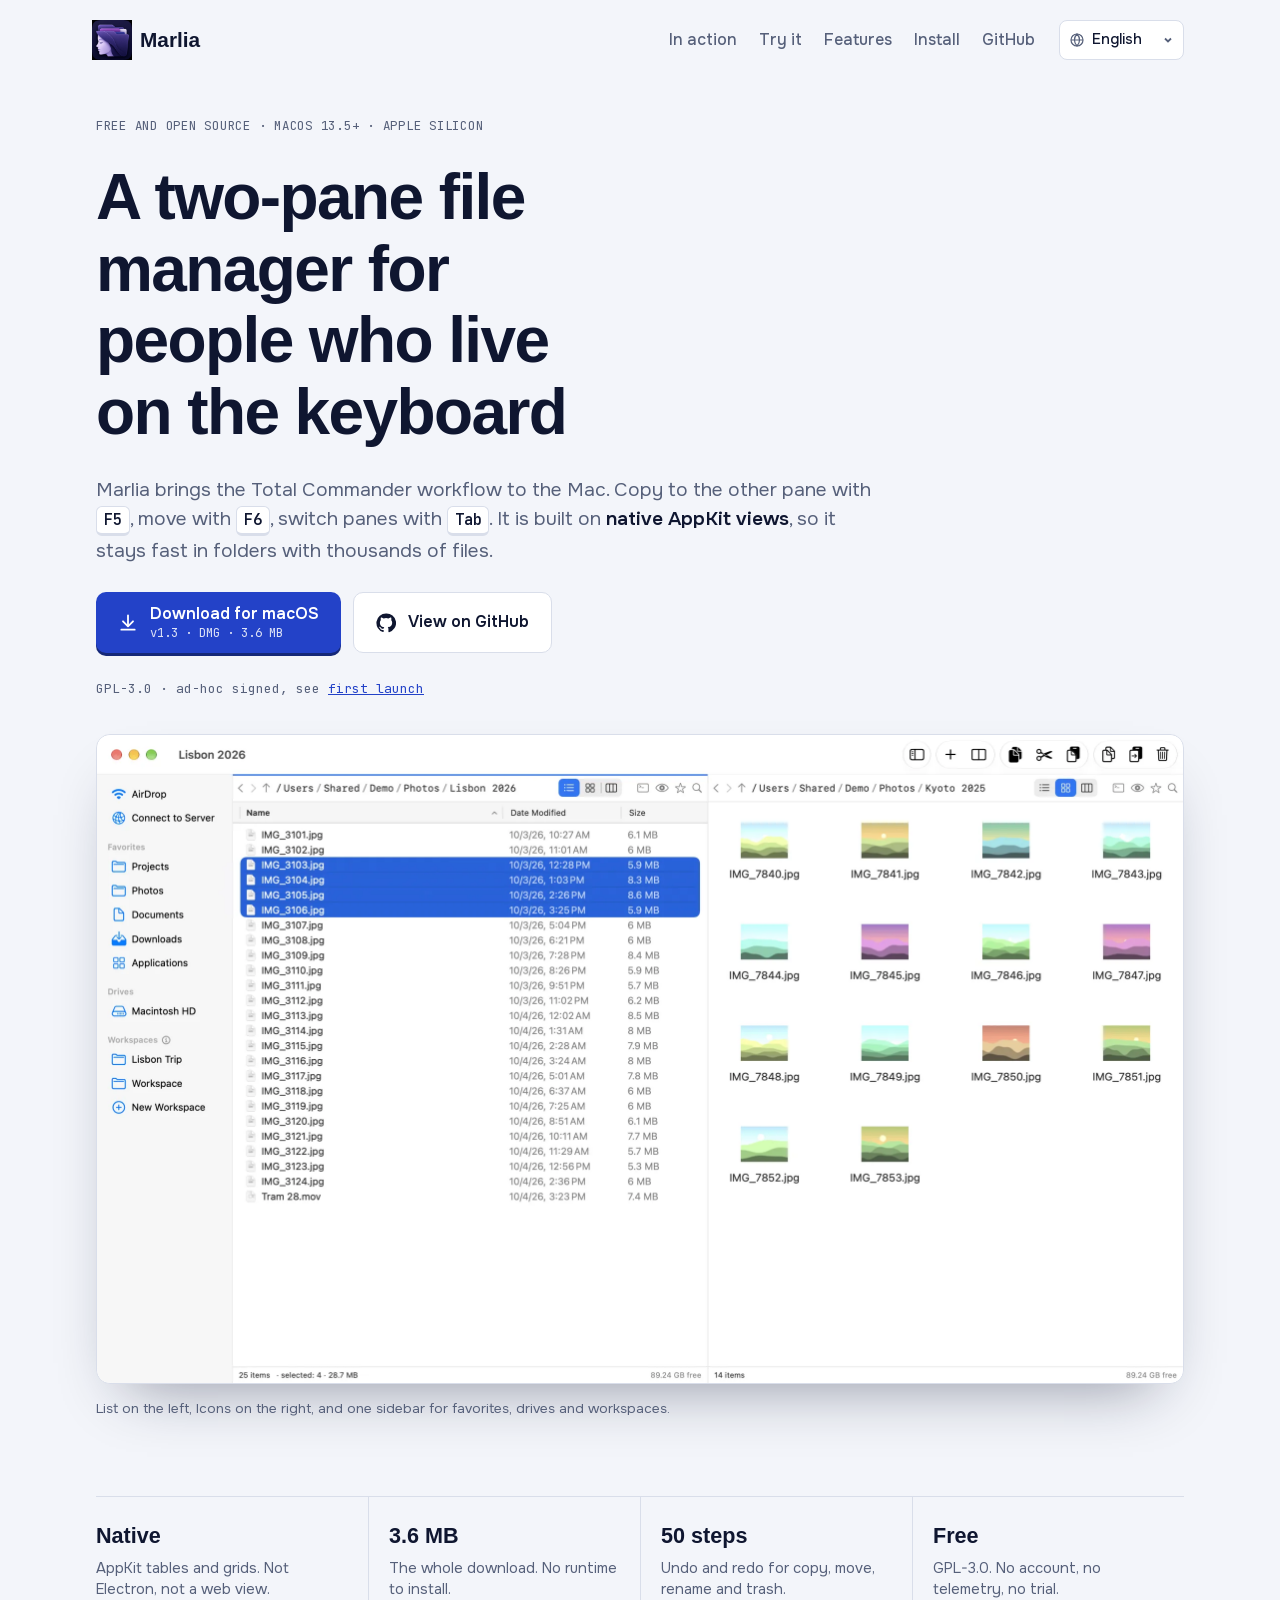
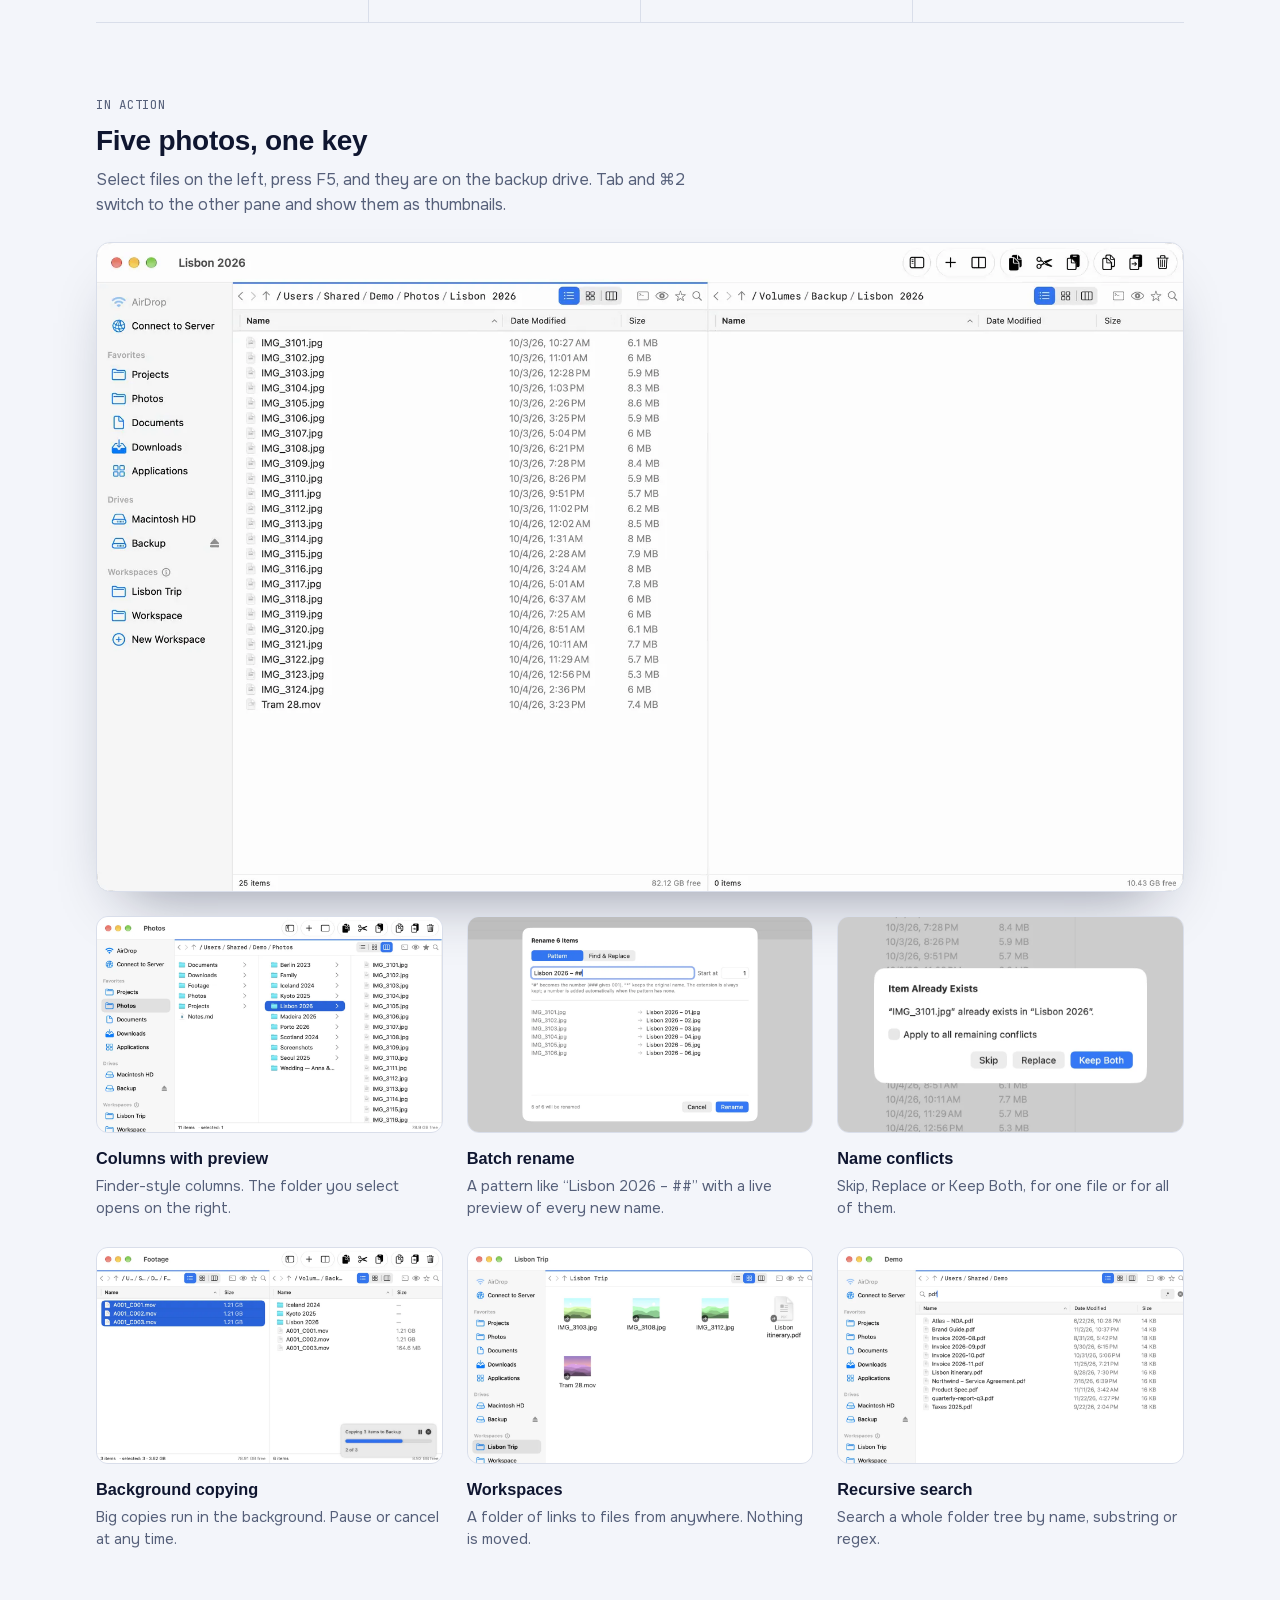
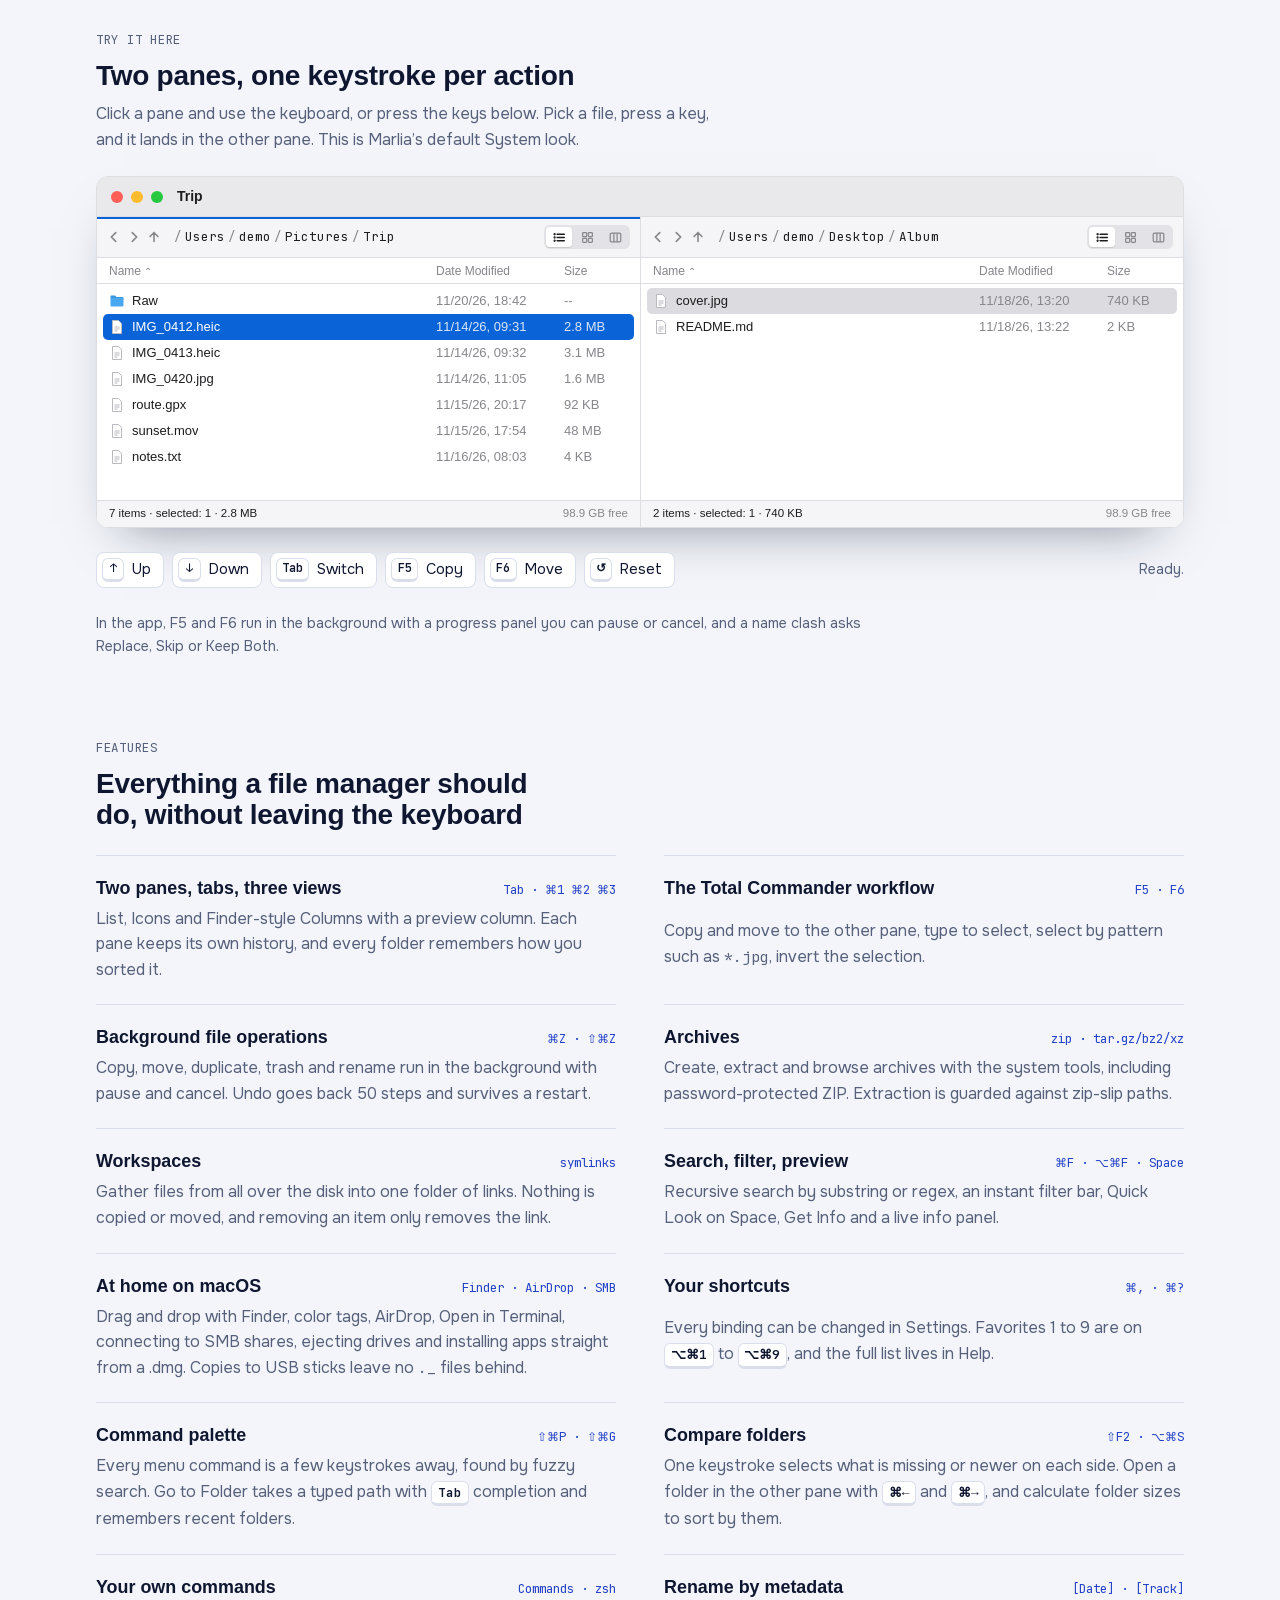
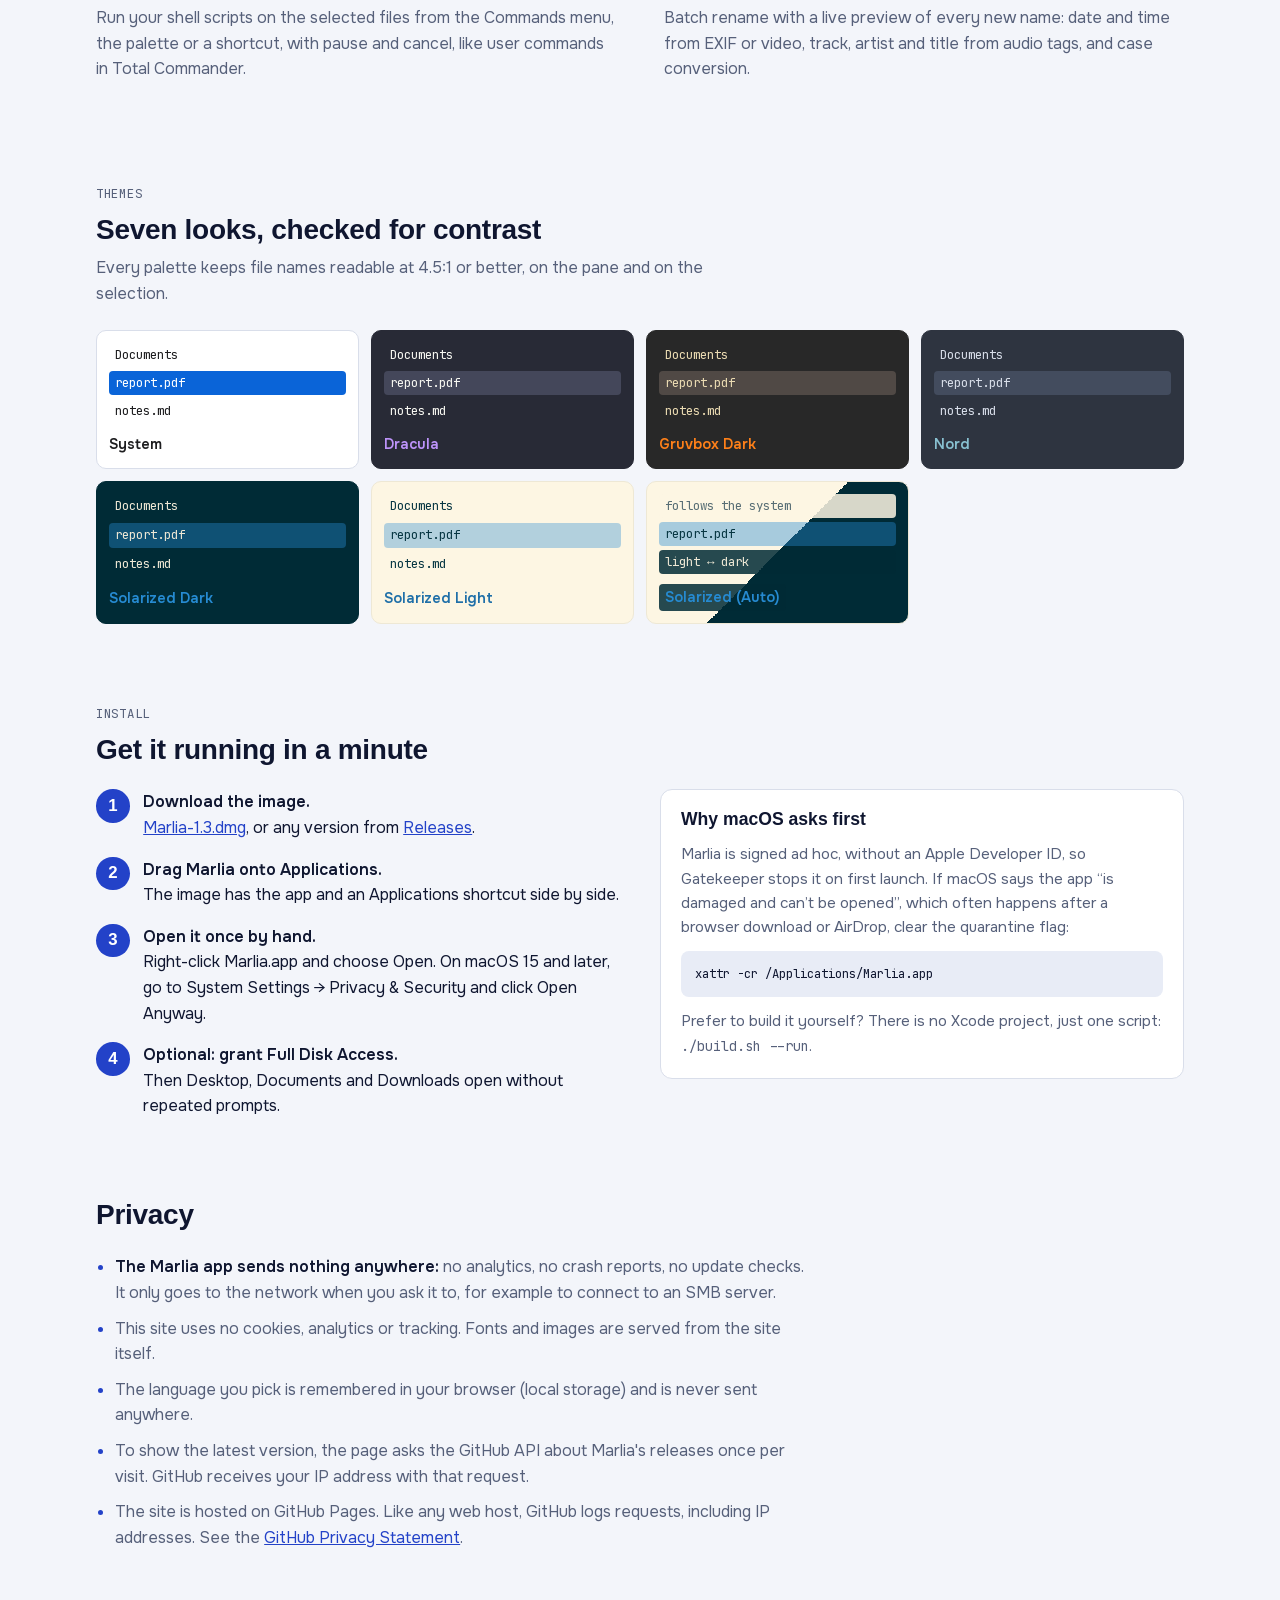
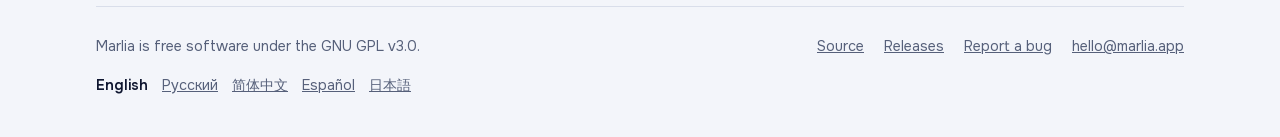
==== commit 3506664c: "landing: reshoot Columns and Background copying stills Columns: a fuller tree (Demo | Photos with 11" ====
--- a/docs/index.html
+++ b/docs/index.html
@@ -613,8 +613,8 @@
       <div class="gallery">
         <figure>
           <div class="frame">
-            <img class="only-light" src="media/columns-light.webp" alt="" loading="lazy">
-            <img class="only-dark" src="media/columns-dark.webp" alt="" loading="lazy">
+            <img class="only-light" src="media/columns2-light.webp" alt="" loading="lazy">
+            <img class="only-dark" src="media/columns2-dark.webp" alt="" loading="lazy">
           </div>
           <figcaption><b data-t="c1t">Columns with preview</b><span data-t="c1p">Finder-style columns. The folder you select opens on the right.</span></figcaption>
         </figure>
@@ -634,8 +634,8 @@
         </figure>
         <figure>
           <div class="frame">
-            <img class="only-light" src="media/progress-light.webp" alt="" loading="lazy">
-            <img class="only-dark" src="media/progress-dark.webp" alt="" loading="lazy">
+            <img class="only-light" src="media/progress2-light.webp" alt="" loading="lazy">
+            <img class="only-dark" src="media/progress2-dark.webp" alt="" loading="lazy">
           </div>
           <figcaption><b data-t="c4t">Background copying</b><span data-t="c4p">Big copies run in the background. Pause or cancel at any time.</span></figcaption>
         </figure>
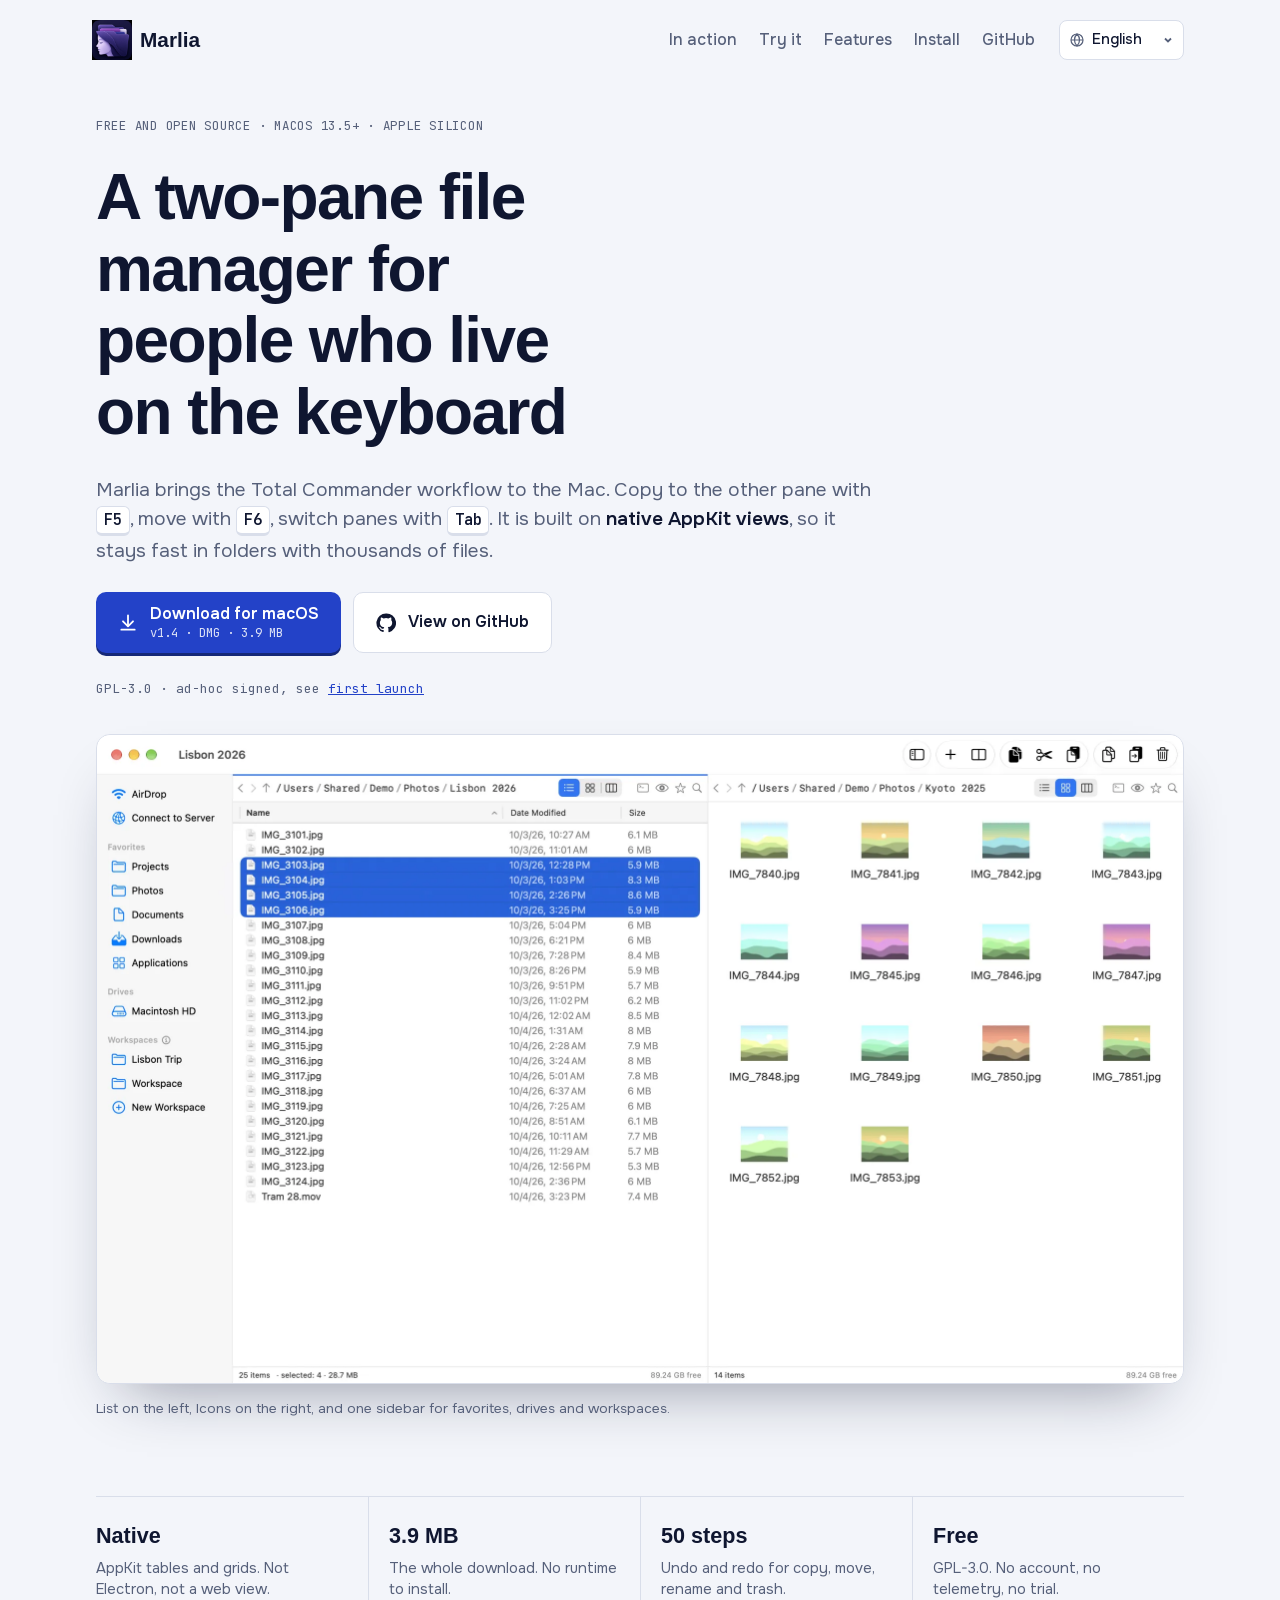
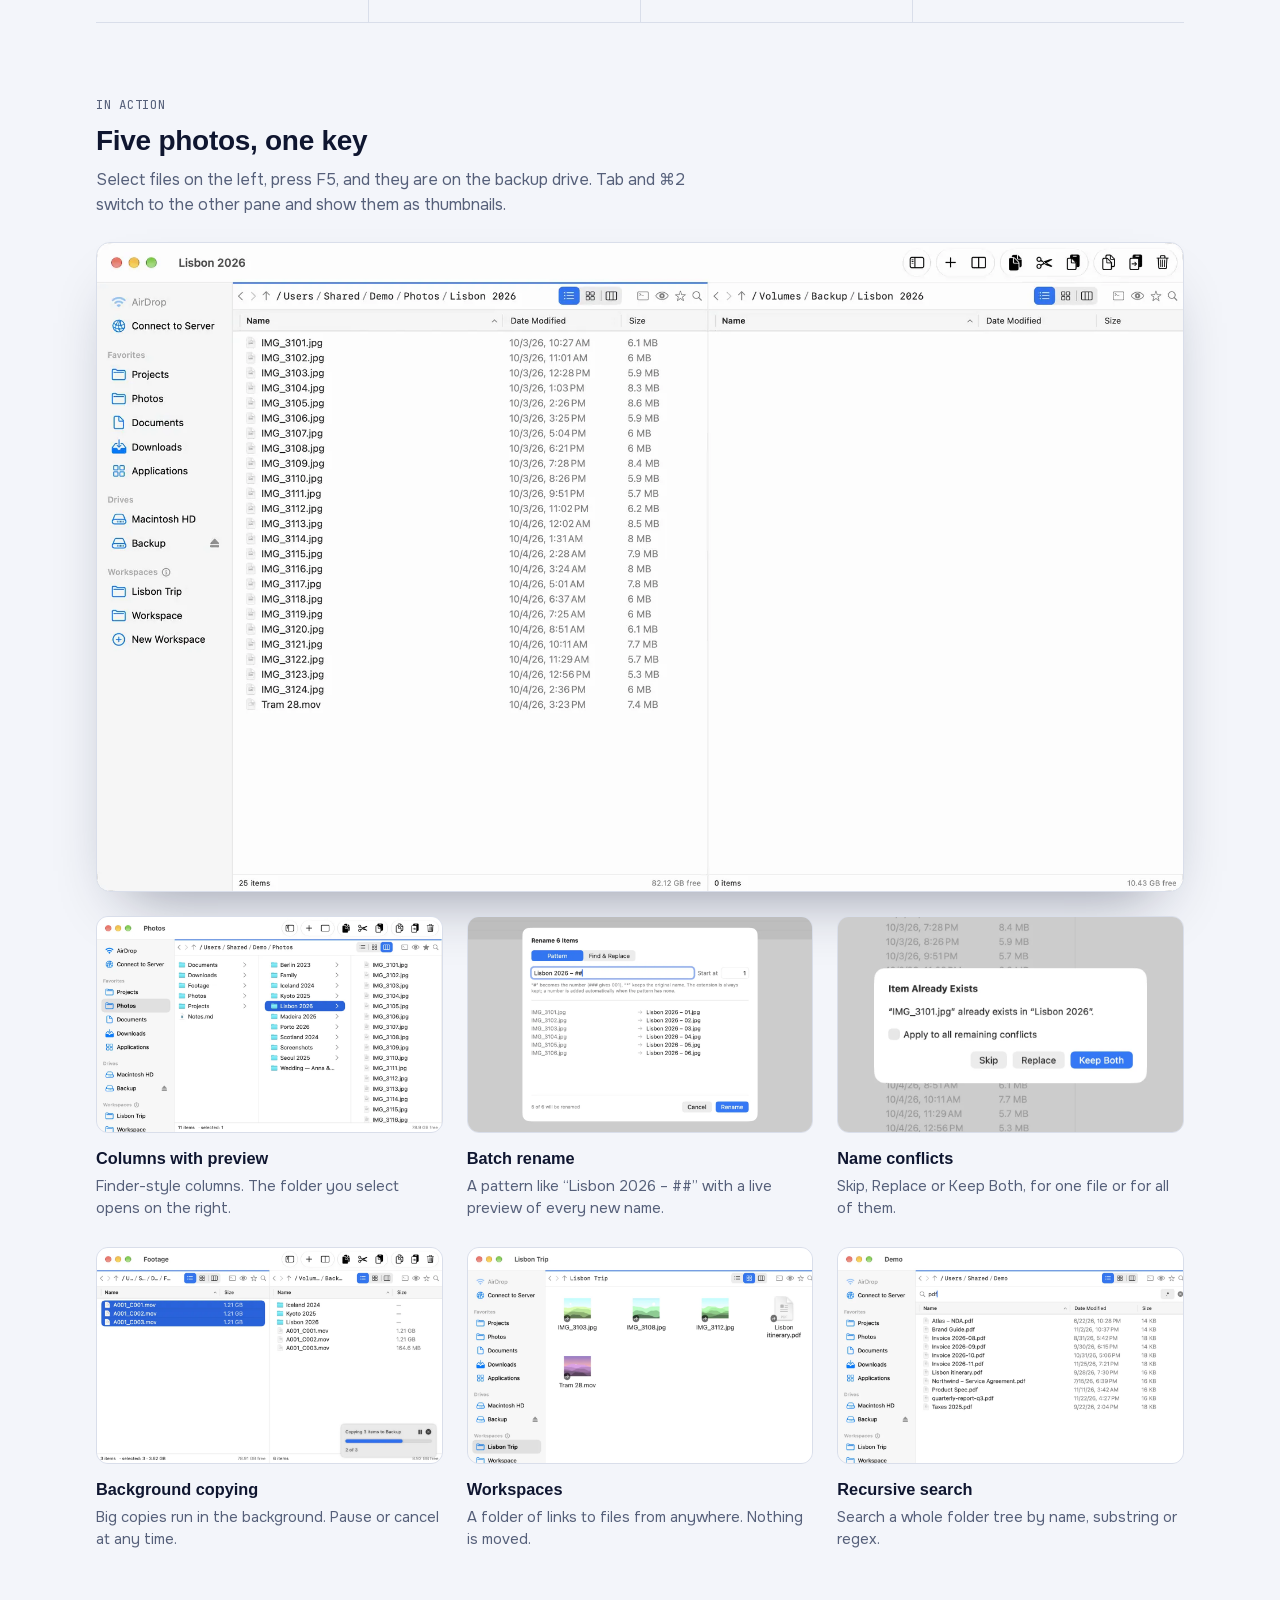
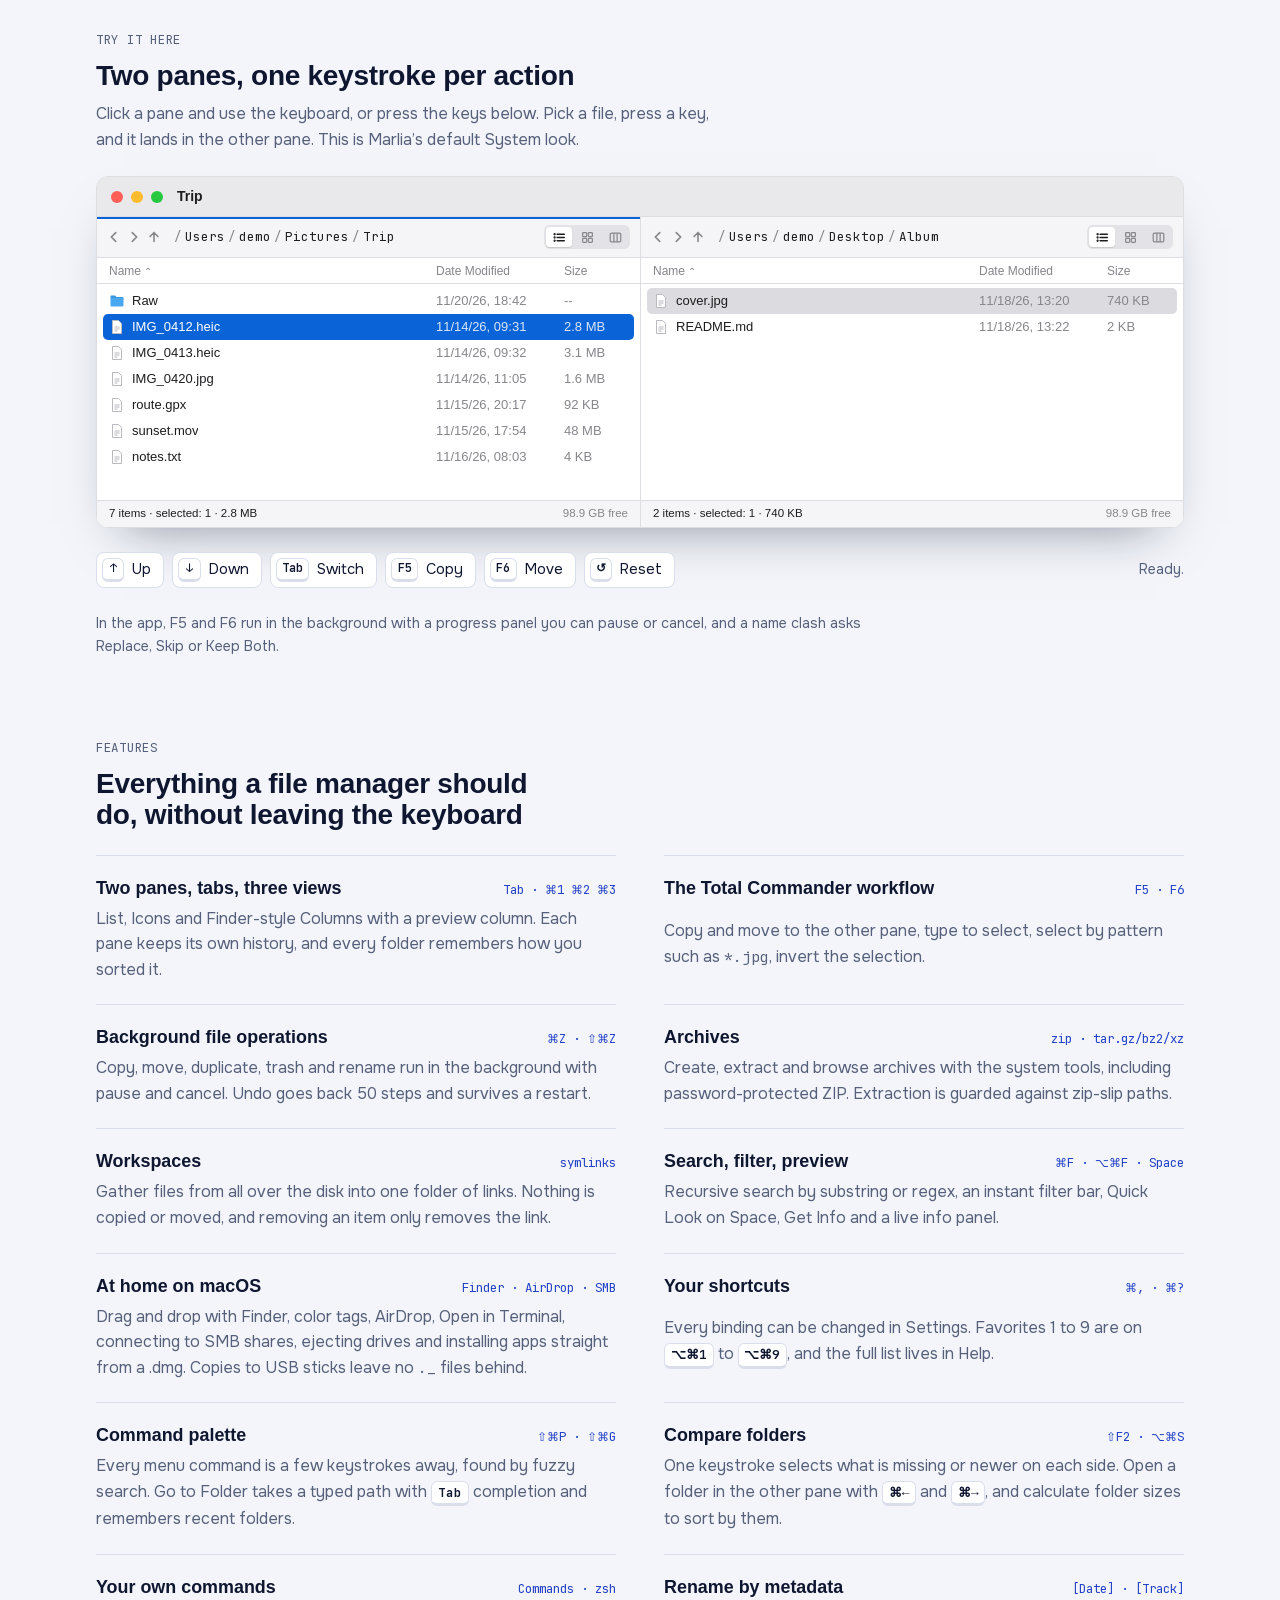
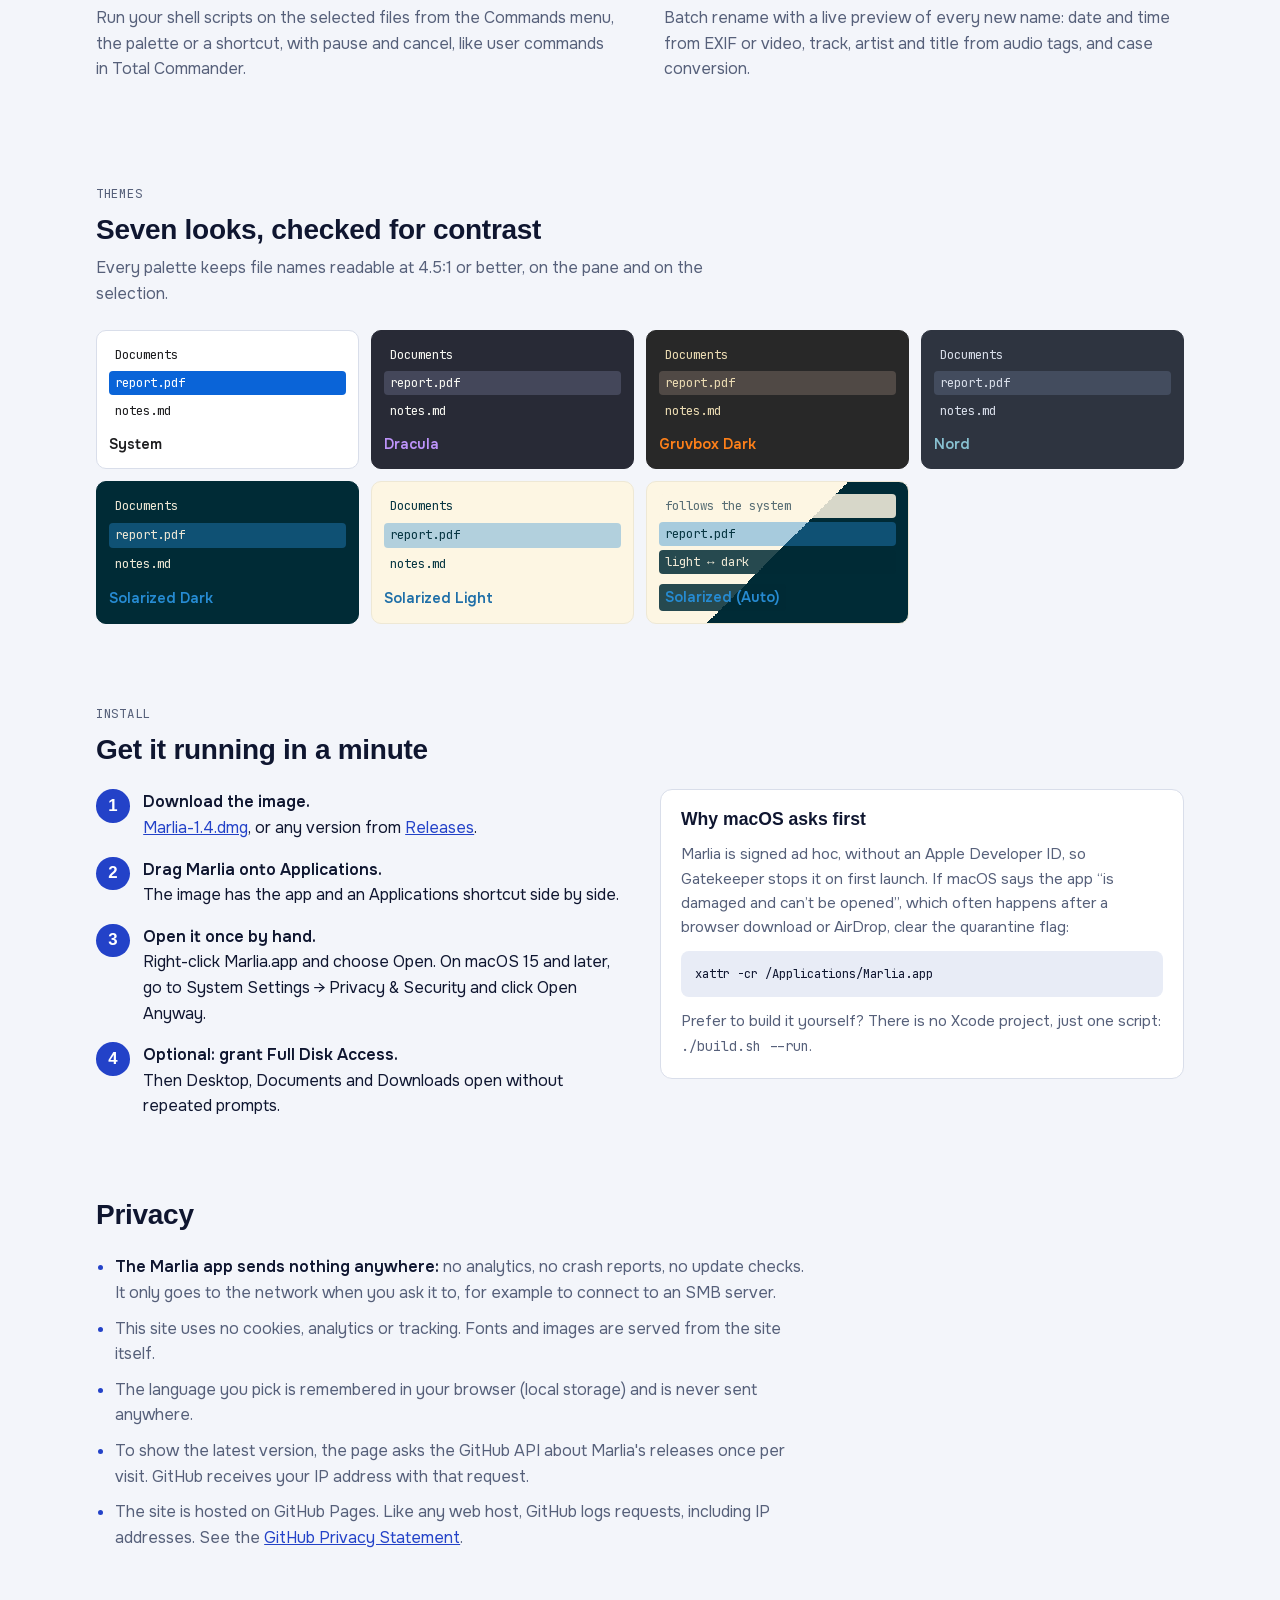
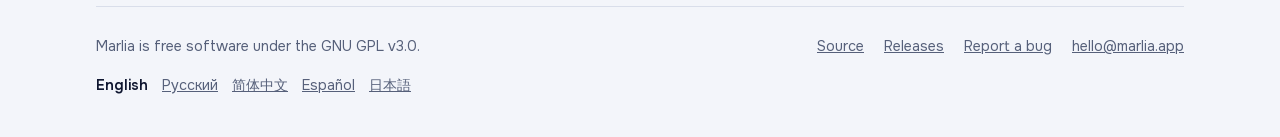
==== commit 2b4391d1: "Marlia 1.4 Version 1.4 in Info.plist; the site's fallback release info points at Marlia-1.4.dmg.  Co" ====
--- a/docs/index.html
+++ b/docs/index.html
@@ -25,7 +25,7 @@
 <meta name="twitter:card" content="summary_large_image">
 <meta name="twitter:title" content="Marlia: free two-pane file manager for Mac, in the spirit of Total Commander">
 <meta name="twitter:description" content="Free, open-source two-pane file manager for macOS. F5 copies, F6 moves, Tab switches panes. Native AppKit, tabs, archives, workspaces and themes. Apple Silicon, macOS 13.5+.">
-<script type="application/ld+json">{"@context": "https://schema.org", "@type": "SoftwareApplication", "name": "Marlia", "url": "https://marlia.app/", "description": "Free, open-source two-pane file manager for macOS. F5 copies, F6 moves, Tab switches panes. Native AppKit, tabs, archives, workspaces and themes. Apple Silicon, macOS 13.5+.", "inLanguage": "en", "applicationCategory": "UtilitiesApplication", "applicationSubCategory": "File manager", "operatingSystem": "macOS 13.5 or later", "processorRequirements": "Apple Silicon (arm64)", "softwareVersion": "1.3", "downloadUrl": "https://github.com/lex1142/marlia/releases/download/v1.3/Marlia-1.3.dmg", "fileSize": "3.6 MB", "isAccessibleForFree": true, "offers": {"@type": "Offer", "price": "0", "priceCurrency": "USD"}, "license": "https://www.gnu.org/licenses/gpl-3.0.html", "image": "https://marlia.app/media/og.jpg", "screenshot": "https://marlia.app/media/hero-light.webp", "sameAs": ["https://github.com/lex1142/marlia"]}</script>
+<script type="application/ld+json">{"@context": "https://schema.org", "@type": "SoftwareApplication", "name": "Marlia", "url": "https://marlia.app/", "description": "Free, open-source two-pane file manager for macOS. F5 copies, F6 moves, Tab switches panes. Native AppKit, tabs, archives, workspaces and themes. Apple Silicon, macOS 13.5+.", "inLanguage": "en", "applicationCategory": "UtilitiesApplication", "applicationSubCategory": "File manager", "operatingSystem": "macOS 13.5 or later", "processorRequirements": "Apple Silicon (arm64)", "softwareVersion": "1.4", "downloadUrl": "https://github.com/lex1142/marlia/releases/download/v1.4/Marlia-1.4.dmg", "fileSize": "3.9 MB", "isAccessibleForFree": true, "offers": {"@type": "Offer", "price": "0", "priceCurrency": "USD"}, "license": "https://www.gnu.org/licenses/gpl-3.0.html", "image": "https://marlia.app/media/og.jpg", "screenshot": "https://marlia.app/media/hero-light.webp", "sameAs": ["https://github.com/lex1142/marlia"]}</script>
 <script>(function(){try{if(localStorage.getItem("marlia.lang"))return;}catch(e){return;}var L=["ru", "zh", "es", "ja"],p=navigator.languages&&navigator.languages.length?navigator.languages:[navigator.language||""];for(var i=0;i<p.length;i++){var c=String(p[i]).toLowerCase().split("-")[0];if(c==="en")return;if(L.indexOf(c)>=0){location.replace(c+"/"+location.hash);return;}}})();</script>
 <!-- seo:end -->
 <meta name="theme-color" content="#f3f5fa" media="(prefers-color-scheme: light)">
@@ -571,9 +571,9 @@
       <h1 data-h="hero.h1">A two-pane file manager for people who live on the keyboard</h1>
       <p class="lede" data-h="hero.lede">Marlia brings the Total Commander workflow to the Mac. Copy to the other pane with <kbd>F5</kbd>, move with <kbd>F6</kbd>, switch panes with <kbd>Tab</kbd>. It is built on <strong>native AppKit views</strong>, so it stays fast in folders with thousands of files.</p>
       <div class="cta">
-        <a class="btn btn-primary" data-dl href="https://github.com/lex1142/marlia/releases/download/v1.3/Marlia-1.3.dmg" target="_blank" rel="noopener">
+        <a class="btn btn-primary" data-dl href="https://github.com/lex1142/marlia/releases/download/v1.4/Marlia-1.4.dmg" target="_blank" rel="noopener">
           <svg viewBox="0 0 24 24" fill="none" stroke="currentColor" stroke-width="2.2" stroke-linecap="round" stroke-linejoin="round" aria-hidden="true"><path d="M12 3v12"/><path d="m6 10 6 6 6-6"/><path d="M4 20h16"/></svg>
-          <span class="btn-text"><span class="btn-label" data-t="hero.dl">Download for macOS</span><small data-t="hero.dlmeta">v1.3 · DMG · 3.6 MB</small></span>
+          <span class="btn-text"><span class="btn-label" data-t="hero.dl">Download for macOS</span><small data-t="hero.dlmeta">v1.4 · DMG · 3.9 MB</small></span>
         </a>
         <a class="btn btn-ghost" href="https://github.com/lex1142/marlia" target="_blank" rel="noopener">
           <svg viewBox="0 0 24 24" fill="currentColor" aria-hidden="true"><path d="M12 .5a11.5 11.5 0 0 0-3.64 22.41c.58.1.79-.25.79-.56v-2c-3.2.7-3.88-1.37-3.88-1.37-.53-1.33-1.28-1.69-1.28-1.69-1.05-.71.08-.7.08-.7 1.16.08 1.77 1.19 1.77 1.19 1.03 1.77 2.7 1.26 3.36.96.1-.75.4-1.26.73-1.55-2.55-.29-5.24-1.28-5.24-5.69 0-1.26.45-2.29 1.19-3.1-.12-.29-.52-1.46.11-3.05 0 0 .97-.31 3.17 1.18a11 11 0 0 1 5.77 0c2.2-1.49 3.17-1.18 3.17-1.18.63 1.59.23 2.76.11 3.05.74.81 1.19 1.84 1.19 3.1 0 4.42-2.7 5.39-5.26 5.68.41.36.78 1.06.78 2.14v3.17c0 .31.21.67.8.56A11.5 11.5 0 0 0 12 .5Z"/></svg>
@@ -591,7 +591,7 @@
 
     <section class="facts" aria-label="At a glance">
       <div class="fact"><b data-t="f1b">Native</b><span data-t="f1s">AppKit tables and grids. Not Electron, not a web view.</span></div>
-      <div class="fact"><b data-t="f2b">3.6 MB</b><span data-t="f2s">The whole download. No runtime to install.</span></div>
+      <div class="fact"><b data-t="f2b">3.9 MB</b><span data-t="f2s">The whole download. No runtime to install.</span></div>
       <div class="fact"><b data-t="f3b">50 steps</b><span data-t="f3s">Undo and redo for copy, move, rename and trash.</span></div>
       <div class="fact"><b data-t="f4b">Free</b><span data-t="f4s">GPL-3.0. No account, no telemetry, no trial.</span></div>
     </section>
@@ -765,7 +765,7 @@
       </div>
       <div class="install">
         <ol class="steps">
-          <li><div><b data-t="s1b">Download the image.</b><br><span data-h="s1t"><a href="https://github.com/lex1142/marlia/releases/download/v1.3/Marlia-1.3.dmg" target="_blank" rel="noopener">Marlia-1.3.dmg</a>, or any version from <a href="https://github.com/lex1142/marlia/releases" target="_blank" rel="noopener">Releases</a>.</span></div></li>
+          <li><div><b data-t="s1b">Download the image.</b><br><span data-h="s1t"><a href="https://github.com/lex1142/marlia/releases/download/v1.4/Marlia-1.4.dmg" target="_blank" rel="noopener">Marlia-1.4.dmg</a>, or any version from <a href="https://github.com/lex1142/marlia/releases" target="_blank" rel="noopener">Releases</a>.</span></div></li>
           <li><div><b data-t="s2b">Drag Marlia onto Applications.</b><br><span data-t="s2t">The image has the app and an Applications shortcut side by side.</span></div></li>
           <li><div><b data-t="s3b">Open it once by hand.</b><br><span data-t="s3t">Right-click Marlia.app and choose Open. On macOS 15 and later, go to System Settings → Privacy &amp; Security and click Open Anyway.</span></div></li>
           <li><div><b data-t="s4b">Optional: grant Full Disk Access.</b><br><span data-t="s4t">Then Desktop, Documents and Downloads open without repeated prompts.</span></div></li>
@@ -814,9 +814,9 @@
      GitHub API for the latest release and replaces them, so a new release shows up without
      editing this file. Bump them anyway when releasing, for visitors whose API call fails. */
   const RELEASE = {
-    version: "1.3",
-    bytes: 3630622,
-    url: "https://github.com/lex1142/marlia/releases/download/v1.3/Marlia-1.3.dmg"
+    version: "1.4",
+    bytes: 3865798,
+    url: "https://github.com/lex1142/marlia/releases/download/v1.4/Marlia-1.4.dmg"
   };
   const REL_URL = "https://github.com/lex1142/marlia/releases";
   const NB = "\u00a0";
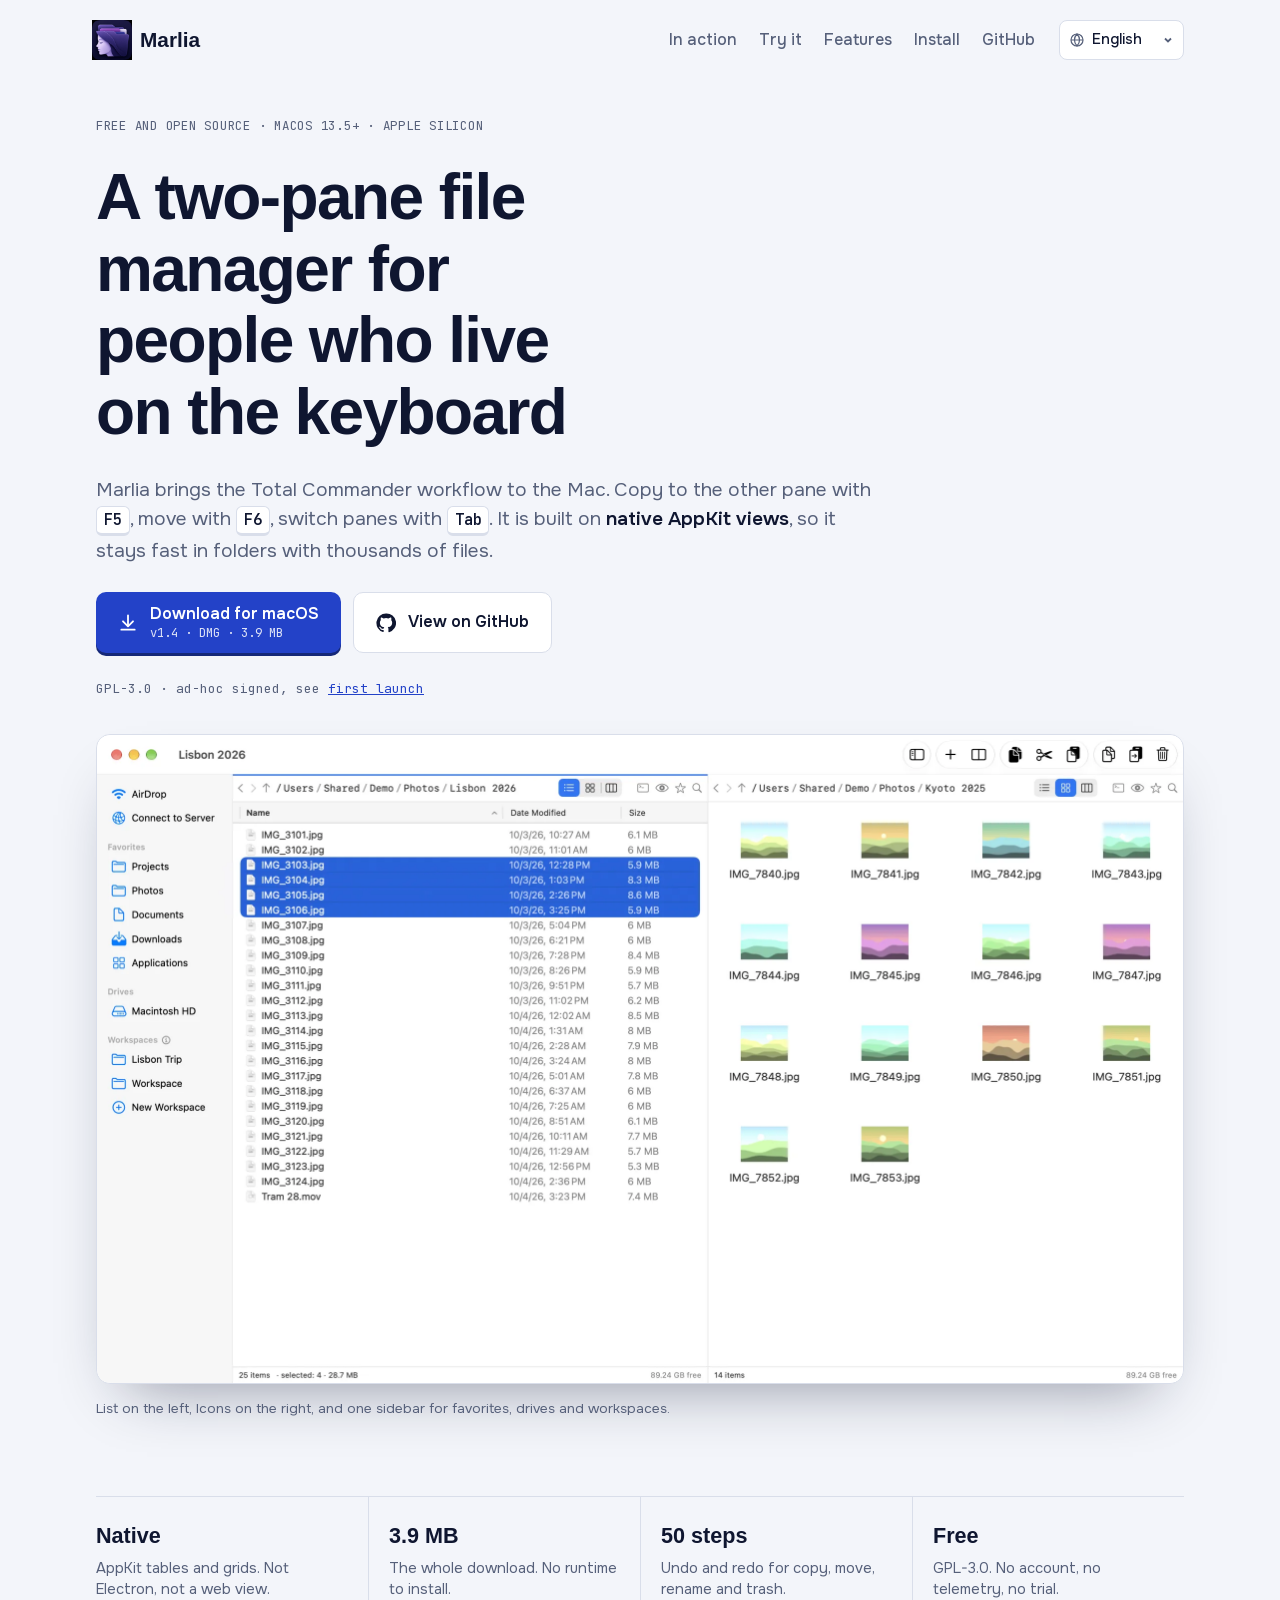
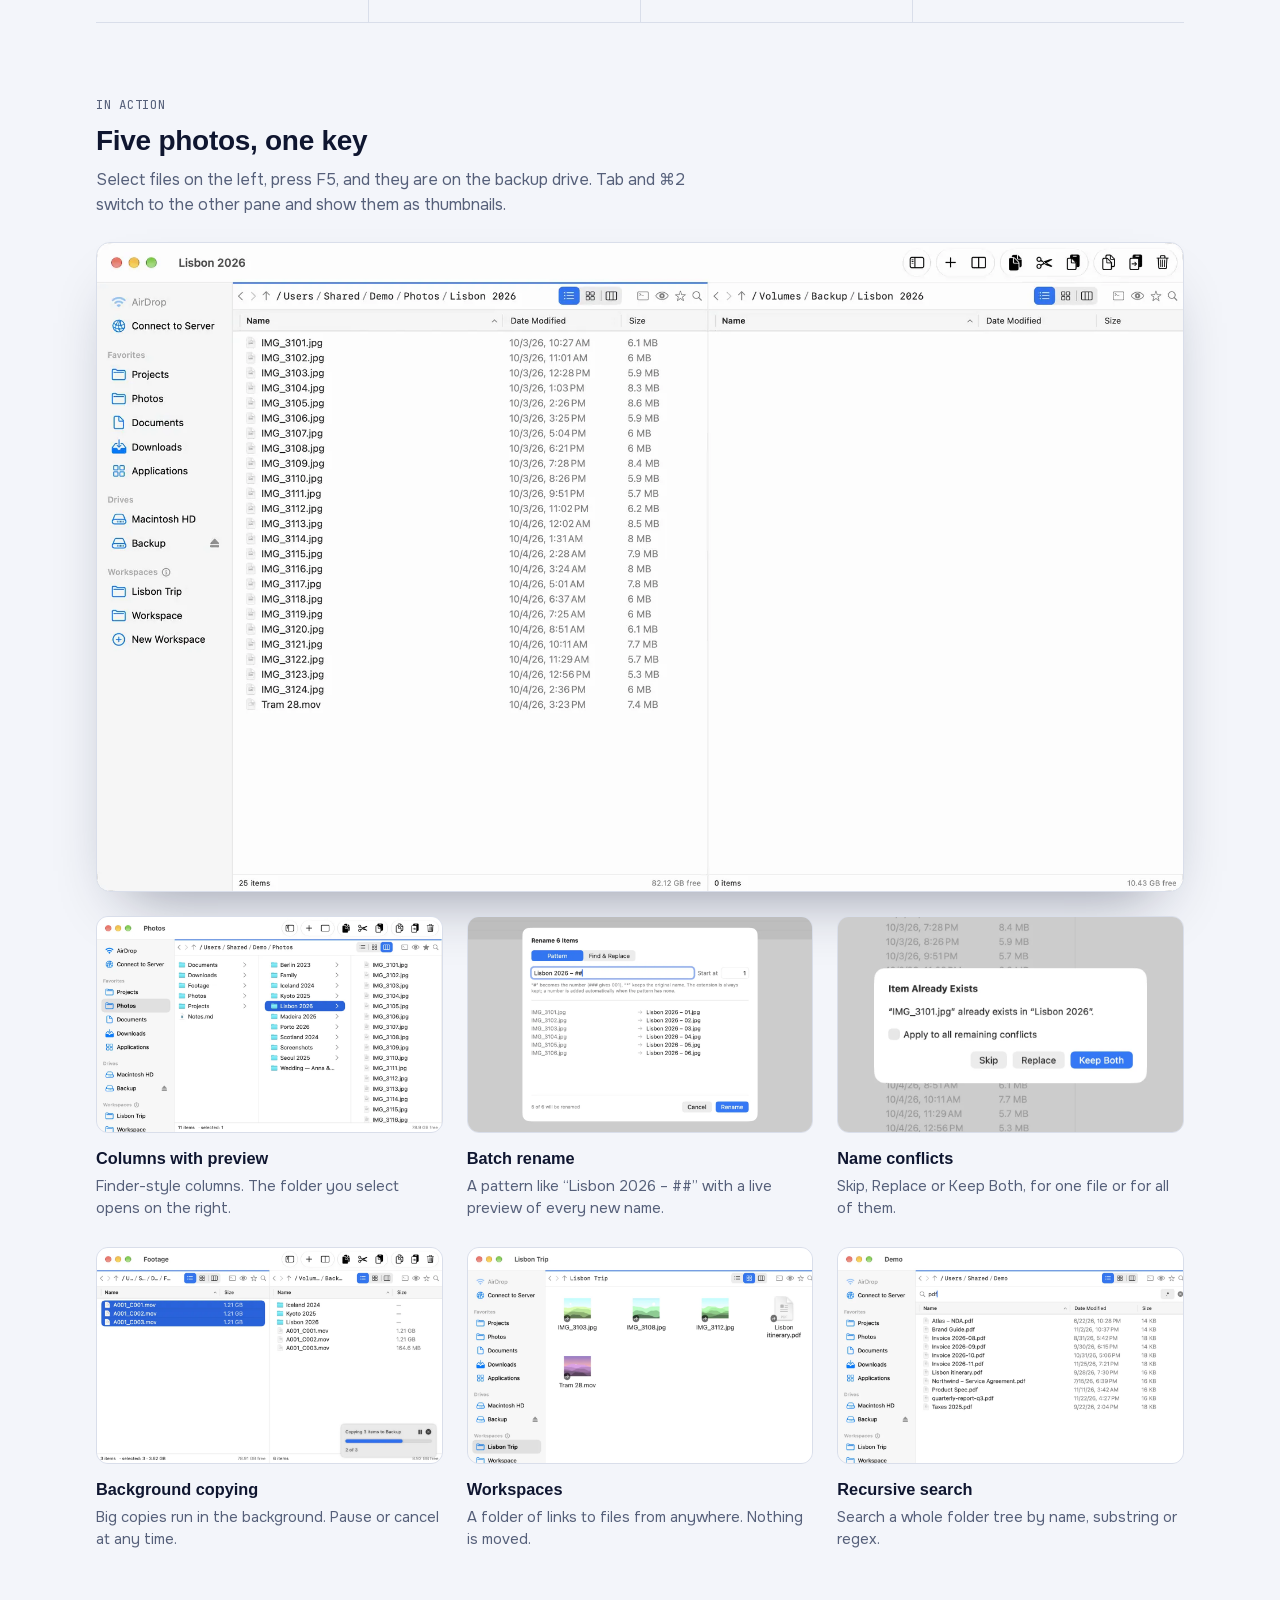
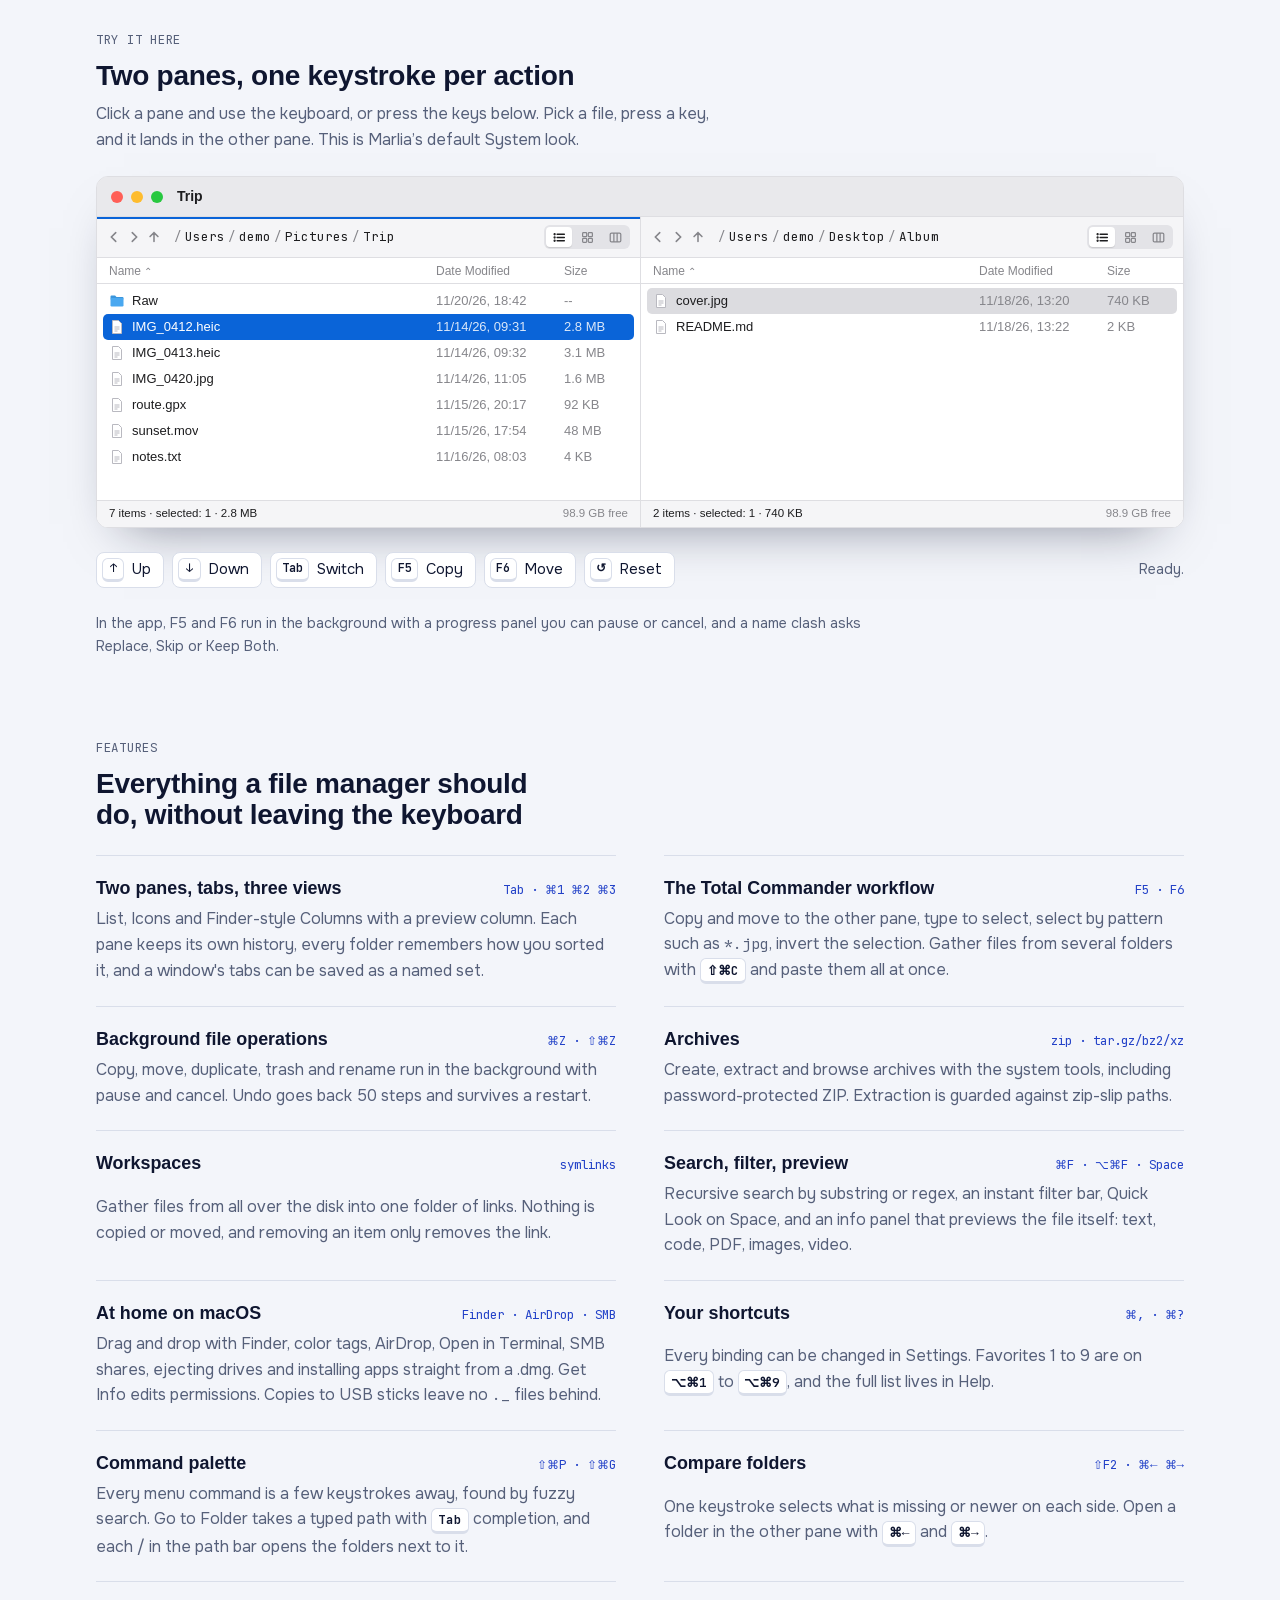
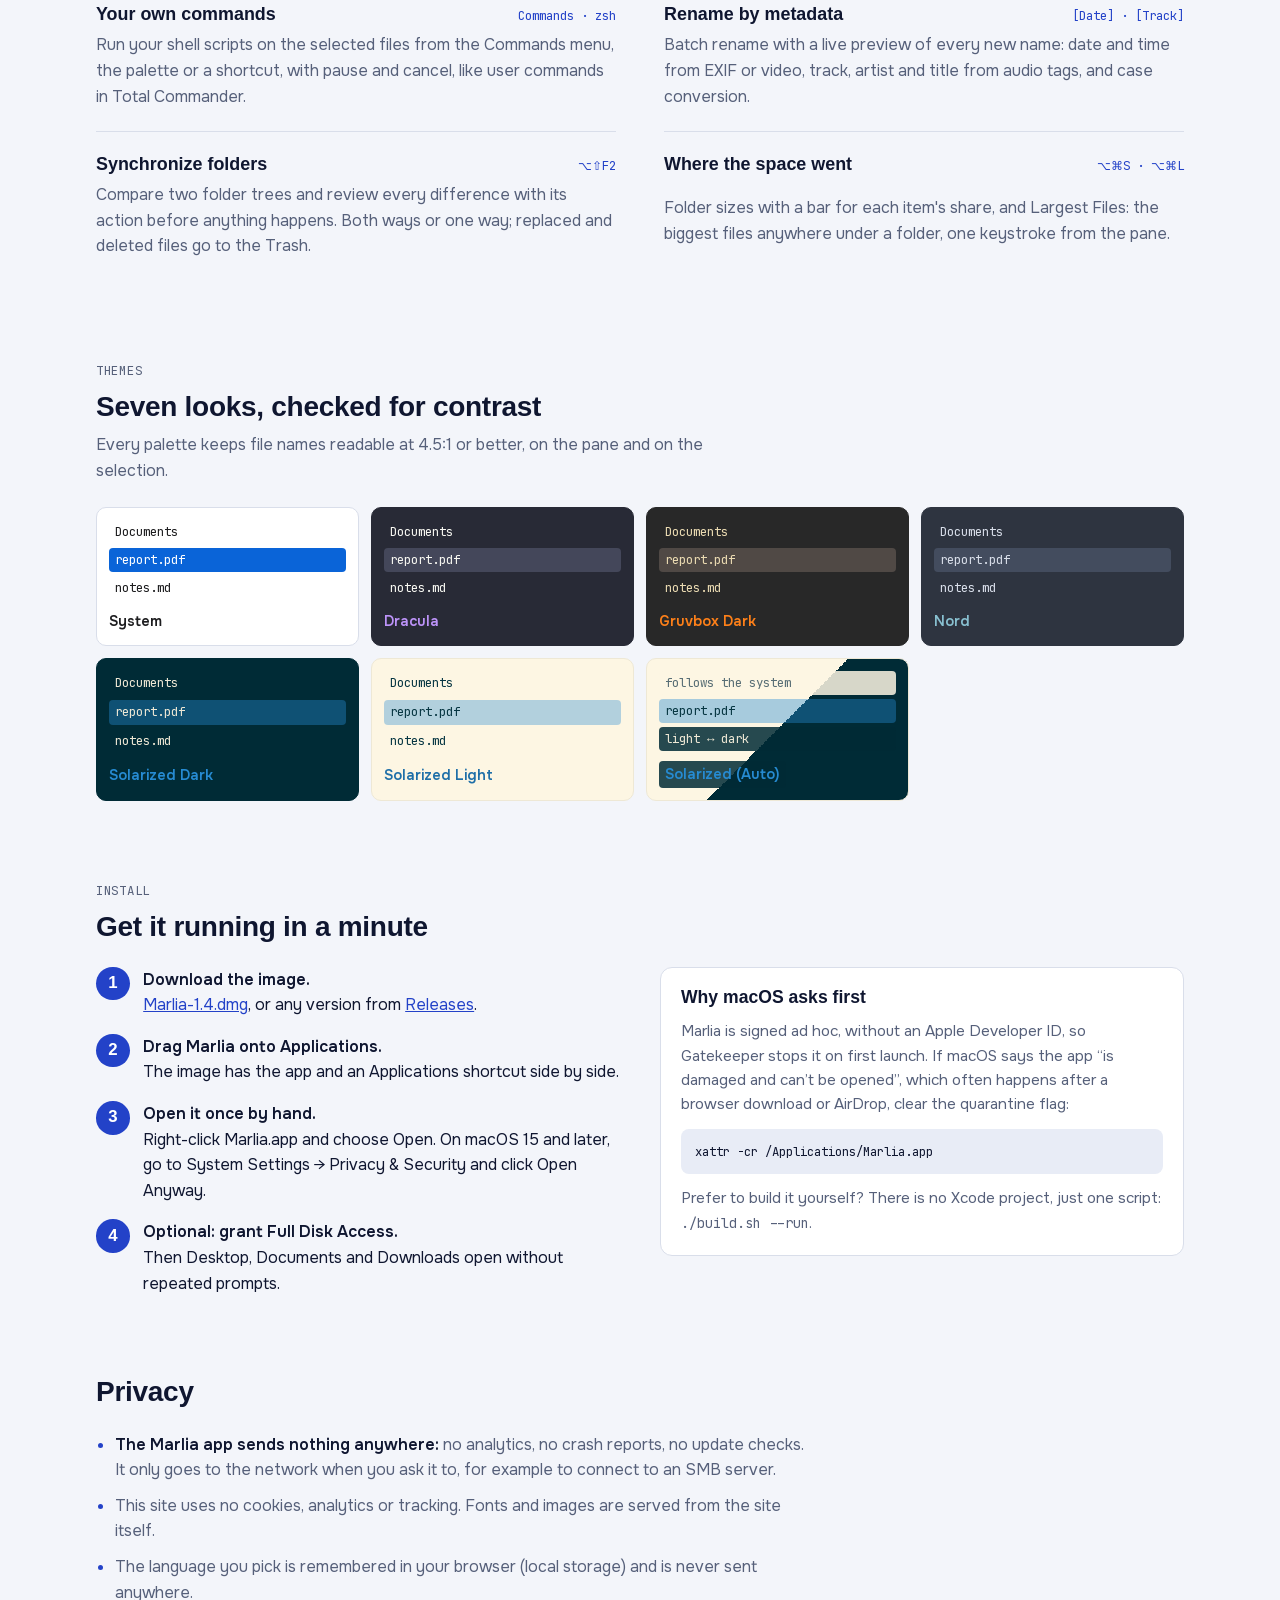
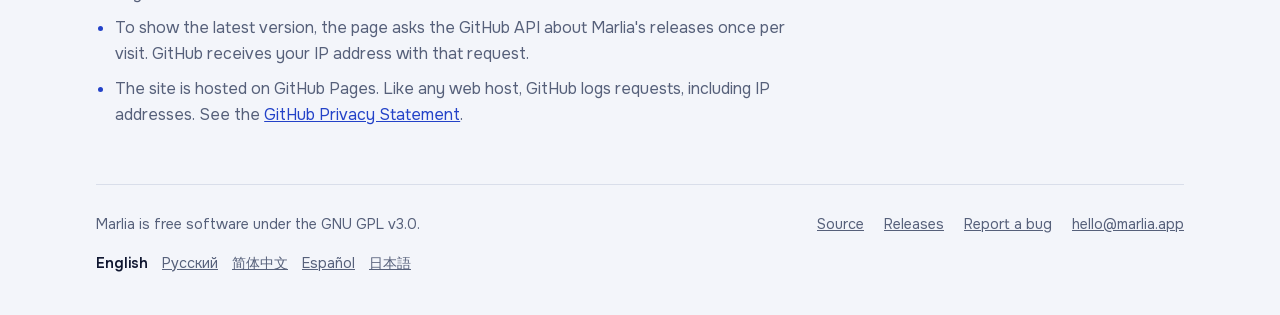
==== commit 3b084a73: "landing: features of 1.4 Two new cards (Synchronize folders, Where the space went) and the other 1.4" ====
--- a/docs/index.html
+++ b/docs/index.html
@@ -726,18 +726,20 @@
         <h2 data-t="feat.h2">Everything a file manager should do, without leaving the keyboard</h2>
       </div>
       <div class="features">
-        <div class="feature"><h3 data-t="ft1h">Two panes, tabs, three views</h3><span class="tag">Tab · ⌘1 ⌘2 ⌘3</span><p data-h="ft1p">List, Icons and Finder-style Columns with a preview column. Each pane keeps its own history, and every folder remembers how you sorted it.</p></div>
-        <div class="feature"><h3 data-t="ft2h">The Total Commander workflow</h3><span class="tag">F5 · F6</span><p data-h="ft2p">Copy and move to the other pane, type to select, select by pattern such as <code>*.jpg</code>, invert the selection.</p></div>
+        <div class="feature"><h3 data-t="ft1h">Two panes, tabs, three views</h3><span class="tag">Tab · ⌘1 ⌘2 ⌘3</span><p data-h="ft1p">List, Icons and Finder-style Columns with a preview column. Each pane keeps its own history, every folder remembers how you sorted it, and a window's tabs can be saved as a named set.</p></div>
+        <div class="feature"><h3 data-t="ft2h">The Total Commander workflow</h3><span class="tag">F5 · F6</span><p data-h="ft2p">Copy and move to the other pane, type to select, select by pattern such as <code>*.jpg</code>, invert the selection. Gather files from several folders with <kbd>⇧⌘C</kbd> and paste them all at once.</p></div>
         <div class="feature"><h3 data-t="ft3h">Background file operations</h3><span class="tag">⌘Z · ⇧⌘Z</span><p data-h="ft3p">Copy, move, duplicate, trash and rename run in the background with pause and cancel. Undo goes back 50 steps and survives a restart.</p></div>
         <div class="feature"><h3 data-t="ft4h">Archives</h3><span class="tag">zip · tar.gz/bz2/xz</span><p data-h="ft4p">Create, extract and browse archives with the system tools, including password-protected ZIP. Extraction is guarded against zip-slip paths.</p></div>
         <div class="feature"><h3 data-t="ft5h">Workspaces</h3><span class="tag">symlinks</span><p data-h="ft5p">Gather files from all over the disk into one folder of links. Nothing is copied or moved, and removing an item only removes the link.</p></div>
-        <div class="feature"><h3 data-t="ft6h">Search, filter, preview</h3><span class="tag">⌘F · ⌥⌘F · Space</span><p data-h="ft6p">Recursive search by substring or regex, an instant filter bar, Quick Look on Space, Get Info and a live info panel.</p></div>
-        <div class="feature"><h3 data-t="ft7h">At home on macOS</h3><span class="tag">Finder · AirDrop · SMB</span><p data-h="ft7p">Drag and drop with Finder, color tags, AirDrop, Open in Terminal, connecting to SMB shares, ejecting drives and installing apps straight from a .dmg. Copies to USB sticks leave no <code>._</code> files behind.</p></div>
+        <div class="feature"><h3 data-t="ft6h">Search, filter, preview</h3><span class="tag">⌘F · ⌥⌘F · Space</span><p data-h="ft6p">Recursive search by substring or regex, an instant filter bar, Quick Look on Space, and an info panel that previews the file itself: text, code, PDF, images, video.</p></div>
+        <div class="feature"><h3 data-t="ft7h">At home on macOS</h3><span class="tag">Finder · AirDrop · SMB</span><p data-h="ft7p">Drag and drop with Finder, color tags, AirDrop, Open in Terminal, SMB shares, ejecting drives and installing apps straight from a .dmg. Get Info edits permissions. Copies to USB sticks leave no <code>._</code> files behind.</p></div>
         <div class="feature"><h3 data-t="ft8h">Your shortcuts</h3><span class="tag">⌘, · ⌘?</span><p data-h="ft8p">Every binding can be changed in Settings. Favorites 1 to 9 are on <kbd>⌥⌘1</kbd> to <kbd>⌥⌘9</kbd>, and the full list lives in Help.</p></div>
-        <div class="feature"><h3 data-t="ft9h">Command palette</h3><span class="tag">⇧⌘P · ⇧⌘G</span><p data-h="ft9p">Every menu command is a few keystrokes away, found by fuzzy search. Go to Folder takes a typed path with <kbd>Tab</kbd> completion and remembers recent folders.</p></div>
-        <div class="feature"><h3 data-t="ft10h">Compare folders</h3><span class="tag">⇧F2 · ⌥⌘S</span><p data-h="ft10p">One keystroke selects what is missing or newer on each side. Open a folder in the other pane with <kbd>⌘←</kbd> and <kbd>⌘→</kbd>, and calculate folder sizes to sort by them.</p></div>
+        <div class="feature"><h3 data-t="ft9h">Command palette</h3><span class="tag">⇧⌘P · ⇧⌘G</span><p data-h="ft9p">Every menu command is a few keystrokes away, found by fuzzy search. Go to Folder takes a typed path with <kbd>Tab</kbd> completion, and each / in the path bar opens the folders next to it.</p></div>
+        <div class="feature"><h3 data-t="ft10h">Compare folders</h3><span class="tag">⇧F2 · ⌘← ⌘→</span><p data-h="ft10p">One keystroke selects what is missing or newer on each side. Open a folder in the other pane with <kbd>⌘←</kbd> and <kbd>⌘→</kbd>.</p></div>
         <div class="feature"><h3 data-t="ft11h">Your own commands</h3><span class="tag">Commands · zsh</span><p data-h="ft11p">Run your shell scripts on the selected files from the Commands menu, the palette or a shortcut, with pause and cancel, like user commands in Total Commander.</p></div>
         <div class="feature"><h3 data-t="ft12h">Rename by metadata</h3><span class="tag">[Date] · [Track]</span><p data-h="ft12p">Batch rename with a live preview of every new name: date and time from EXIF or video, track, artist and title from audio tags, and case conversion.</p></div>
+        <div class="feature"><h3 data-t="ft13h">Synchronize folders</h3><span class="tag">⌥⇧F2</span><p data-h="ft13p">Compare two folder trees and review every difference with its action before anything happens. Both ways or one way; replaced and deleted files go to the Trash.</p></div>
+        <div class="feature"><h3 data-t="ft14h">Where the space went</h3><span class="tag">⌥⌘S · ⌥⌘L</span><p data-h="ft14p">Folder sizes with a bar for each item's share, and Largest Files: the biggest files anywhere under a folder, one keystroke from the pane.</p></div>
       </div>
     </section>
 
@@ -805,7 +807,7 @@
 </div>
 
 <script type="application/json" id="i18n">
-{"en":{"nav.demo":"Try it","nav.features":"Features","nav.install":"Install","lang":"Language","hero.eyebrow":"Free and open source · macOS 13.5+ · Apple Silicon","hero.h1":"A two-pane file manager for people who live on the keyboard","hero.lede":"Marlia brings the Total Commander workflow to the Mac. Copy to the other pane with <kbd>F5<\/kbd>, move with <kbd>F6<\/kbd>, switch panes with <kbd>Tab<\/kbd>. It is built on <strong>native AppKit views<\/strong>, so it stays fast in folders with thousands of files.","hero.dl":"Download for macOS","hero.dlmeta":"v{ver} · DMG · {size}","hero.gh":"View on GitHub","hero.meta":"GPL-3.0 · ad-hoc signed, see <a href=\"#install\">first launch<\/a>","hero.uiEn":"","f1b":"Native","f1s":"AppKit tables and grids. Not Electron, not a web view.","f2b":"{size}","f2s":"The whole download. No runtime to install.","f3b":"50 steps","f3s":"Undo and redo for copy, move, rename and trash.","f4b":"Free","f4s":"GPL-3.0. No account, no telemetry, no trial.","demo.eyebrow":"Try it here","demo.h2":"Two panes, one keystroke per action","demo.p":"Click a pane and use the keyboard, or press the keys below. Pick a file, press a key, and it lands in the other pane. This is Marlia’s default System look.","demo.aria":"Interactive demo. Arrow keys select, Tab switches panes, F5 copies, F6 moves.","k.up":"Up","k.down":"Down","k.switch":"Switch","k.copy":"Copy","k.move":"Move","k.reset":"Reset","demo.hint":"In the app, F5 and F6 run in the background with a progress panel you can pause or cancel, and a name clash asks Replace, Skip or Keep Both.","log.ready":"Ready.","log.L":"Active pane: left.","log.R":"Active pane: right.","log.copied":"Copied {n} to {p}.","log.moved":"Moved {n} to {p}.","log.kept":"{n} already exists there, kept both as {m}.","log.pick":"Pick a file first. Folders stay put in this demo.","feat.eyebrow":"Features","feat.h2":"Everything a file manager should do, without leaving the keyboard","ft1h":"Two panes, tabs, three views","ft1p":"List, Icons and Finder-style Columns with a preview column. Each pane keeps its own history, and every folder remembers how you sorted it.","ft2h":"The Total Commander workflow","ft2p":"Copy and move to the other pane, type to select, select by pattern such as <code>*.jpg<\/code>, invert the selection.","ft3h":"Background file operations","ft3p":"Copy, move, duplicate, trash and rename run in the background with pause and cancel. Undo goes back 50 steps and survives a restart.","ft4h":"Archives","ft4p":"Create, extract and browse archives with the system tools, including password-protected ZIP. Extraction is guarded against zip-slip paths.","ft5h":"Workspaces","ft5p":"Gather files from all over the disk into one folder of links. Nothing is copied or moved, and removing an item only removes the link.","ft6h":"Search, filter, preview","ft6p":"Recursive search by substring or regex, an instant filter bar, Quick Look on Space, Get Info and a live info panel.","ft7h":"At home on macOS","ft7p":"Drag and drop with Finder, color tags, AirDrop, Open in Terminal, connecting to SMB shares, ejecting drives and installing apps straight from a .dmg. Copies to USB sticks leave no <code>._<\/code> files behind.","ft8h":"Your shortcuts","ft8p":"Every binding can be changed in Settings. Favorites 1 to 9 are on <kbd>⌥⌘1<\/kbd> to <kbd>⌥⌘9<\/kbd>, and the full list lives in Help.","ft9h":"Command palette","ft9p":"Every menu command is a few keystrokes away, found by fuzzy search. Go to Folder takes a typed path with <kbd>Tab<\/kbd> completion and remembers recent folders.","ft10h":"Compare folders","ft10p":"One keystroke selects what is missing or newer on each side. Open a folder in the other pane with <kbd>⌘←<\/kbd> and <kbd>⌘→<\/kbd>, and calculate folder sizes to sort by them.","ft11h":"Your own commands","ft11p":"Run your shell scripts on the selected files from the Commands menu, the palette or a shortcut, with pause and cancel, like user commands in Total Commander.","ft12h":"Rename by metadata","ft12p":"Batch rename with a live preview of every new name: date and time from EXIF or video, track, artist and title from audio tags, and case conversion.","th.eyebrow":"Themes","th.h2":"Seven looks, checked for contrast","th.p":"Every palette keeps file names readable at 4.5:1 or better, on the pane and on the selection.","th.system":"System","th.auto1":"follows the system","th.auto2":"light ↔ dark","in.eyebrow":"Install","in.h2":"Get it running in a minute","s1b":"Download the image.","s1t":"{DMG}, or any version from {REL}.","s2b":"Drag Marlia onto Applications.","s2t":"The image has the app and an Applications shortcut side by side.","s3b":"Open it once by hand.","s3t":"Right-click Marlia.app and choose Open. On macOS 15 and later, go to System Settings → Privacy & Security and click Open Anyway.","s4b":"Optional: grant Full Disk Access.","s4t":"Then Desktop, Documents and Downloads open without repeated prompts.","note.h":"Why macOS asks first","note.p1":"Marlia is signed ad hoc, without an Apple Developer ID, so Gatekeeper stops it on first launch. If macOS says the app “is damaged and can’t be opened”, which often happens after a browser download or AirDrop, clear the quarantine flag:","note.p2":"Prefer to build it yourself? There is no Xcode project, just one script: <code>./build.sh --run<\/code>.","foot.lic":"Marlia is free software under the GNU GPL v3.0.","foot.src":"Source","foot.rel":"Releases","foot.bug":"Report a bug","nav.tour":"In action","hero.alt":"Marlia in the System theme: photos from Lisbon in List view on the left with four selected, photos from Kyoto as thumbnails in Icons view on the right.","hero.cap":"List on the left, Icons on the right, and one sidebar for favorites, drives and workspaces.","tour.eyebrow":"In action","tour.h2":"Five photos, one key","tour.p":"Select files on the left, press F5, and they are on the backup drive. Tab and ⌘2 switch to the other pane and show them as thumbnails.","tour.aria":"Video: five photos are selected and copied to a backup drive with F5, then shown as thumbnails.","c1t":"Columns with preview","c1p":"Finder-style columns. The folder you select opens on the right.","c2t":"Batch rename","c2p":"A pattern like “Lisbon 2026 – ##” with a live preview of every new name.","c3t":"Name conflicts","c3p":"Skip, Replace or Keep Both, for one file or for all of them.","c4t":"Background copying","c4p":"Big copies run in the background. Pause or cancel at any time.","c5t":"Workspaces","c5p":"A folder of links to files from anywhere. Nothing is moved.","c6t":"Recursive search","c6p":"Search a whole folder tree by name, substring or regex.","priv.h2":"Privacy","priv.1":"<strong>The Marlia app sends nothing anywhere:<\/strong> no analytics, no crash reports, no update checks. It only goes to the network when you ask it to, for example to connect to an SMB server.","priv.2":"This site uses no cookies, analytics or tracking. Fonts and images are served from the site itself.","priv.3":"The language you pick is remembered in your browser (local storage) and is never sent anywhere.","priv.4":"To show the latest version, the page asks the GitHub API about Marlia's releases once per visit. GitHub receives your IP address with that request.","priv.5":"The site is hosted on GitHub Pages. Like any web host, GitHub logs requests, including IP addresses. See the <a href=\"https://docs.github.com/en/site-policy/privacy-policies/github-general-privacy-statement\" target=\"_blank\" rel=\"noopener\">GitHub Privacy Statement<\/a>.","meta.title":"Marlia: free two-pane file manager for Mac, in the spirit of Total Commander","meta.desc":"Free, open-source two-pane file manager for macOS. F5 copies, F6 moves, Tab switches panes. Native AppKit, tabs, archives, workspaces and themes. Apple Silicon, macOS 13.5+.","langs":"Languages"}}
+{"en":{"nav.demo":"Try it","nav.features":"Features","nav.install":"Install","lang":"Language","hero.eyebrow":"Free and open source · macOS 13.5+ · Apple Silicon","hero.h1":"A two-pane file manager for people who live on the keyboard","hero.lede":"Marlia brings the Total Commander workflow to the Mac. Copy to the other pane with <kbd>F5<\/kbd>, move with <kbd>F6<\/kbd>, switch panes with <kbd>Tab<\/kbd>. It is built on <strong>native AppKit views<\/strong>, so it stays fast in folders with thousands of files.","hero.dl":"Download for macOS","hero.dlmeta":"v{ver} · DMG · {size}","hero.gh":"View on GitHub","hero.meta":"GPL-3.0 · ad-hoc signed, see <a href=\"#install\">first launch<\/a>","hero.uiEn":"","f1b":"Native","f1s":"AppKit tables and grids. Not Electron, not a web view.","f2b":"{size}","f2s":"The whole download. No runtime to install.","f3b":"50 steps","f3s":"Undo and redo for copy, move, rename and trash.","f4b":"Free","f4s":"GPL-3.0. No account, no telemetry, no trial.","demo.eyebrow":"Try it here","demo.h2":"Two panes, one keystroke per action","demo.p":"Click a pane and use the keyboard, or press the keys below. Pick a file, press a key, and it lands in the other pane. This is Marlia’s default System look.","demo.aria":"Interactive demo. Arrow keys select, Tab switches panes, F5 copies, F6 moves.","k.up":"Up","k.down":"Down","k.switch":"Switch","k.copy":"Copy","k.move":"Move","k.reset":"Reset","demo.hint":"In the app, F5 and F6 run in the background with a progress panel you can pause or cancel, and a name clash asks Replace, Skip or Keep Both.","log.ready":"Ready.","log.L":"Active pane: left.","log.R":"Active pane: right.","log.copied":"Copied {n} to {p}.","log.moved":"Moved {n} to {p}.","log.kept":"{n} already exists there, kept both as {m}.","log.pick":"Pick a file first. Folders stay put in this demo.","feat.eyebrow":"Features","feat.h2":"Everything a file manager should do, without leaving the keyboard","ft1h":"Two panes, tabs, three views","ft1p":"List, Icons and Finder-style Columns with a preview column. Each pane keeps its own history, every folder remembers how you sorted it, and a window's tabs can be saved as a named set.","ft2h":"The Total Commander workflow","ft2p":"Copy and move to the other pane, type to select, select by pattern such as <code>*.jpg<\/code>, invert the selection. Gather files from several folders with <kbd>⇧⌘C<\/kbd> and paste them all at once.","ft3h":"Background file operations","ft3p":"Copy, move, duplicate, trash and rename run in the background with pause and cancel. Undo goes back 50 steps and survives a restart.","ft4h":"Archives","ft4p":"Create, extract and browse archives with the system tools, including password-protected ZIP. Extraction is guarded against zip-slip paths.","ft5h":"Workspaces","ft5p":"Gather files from all over the disk into one folder of links. Nothing is copied or moved, and removing an item only removes the link.","ft6h":"Search, filter, preview","ft6p":"Recursive search by substring or regex, an instant filter bar, Quick Look on Space, and an info panel that previews the file itself: text, code, PDF, images, video.","ft7h":"At home on macOS","ft7p":"Drag and drop with Finder, color tags, AirDrop, Open in Terminal, SMB shares, ejecting drives and installing apps straight from a .dmg. Get Info edits permissions. Copies to USB sticks leave no <code>._<\/code> files behind.","ft8h":"Your shortcuts","ft8p":"Every binding can be changed in Settings. Favorites 1 to 9 are on <kbd>⌥⌘1<\/kbd> to <kbd>⌥⌘9<\/kbd>, and the full list lives in Help.","ft9h":"Command palette","ft9p":"Every menu command is a few keystrokes away, found by fuzzy search. Go to Folder takes a typed path with <kbd>Tab<\/kbd> completion, and each / in the path bar opens the folders next to it.","ft10h":"Compare folders","ft10p":"One keystroke selects what is missing or newer on each side. Open a folder in the other pane with <kbd>⌘←<\/kbd> and <kbd>⌘→<\/kbd>.","ft11h":"Your own commands","ft11p":"Run your shell scripts on the selected files from the Commands menu, the palette or a shortcut, with pause and cancel, like user commands in Total Commander.","ft12h":"Rename by metadata","ft12p":"Batch rename with a live preview of every new name: date and time from EXIF or video, track, artist and title from audio tags, and case conversion.","ft13h":"Synchronize folders","ft13p":"Compare two folder trees and review every difference with its action before anything happens. Both ways or one way; replaced and deleted files go to the Trash.","ft14h":"Where the space went","ft14p":"Folder sizes with a bar for each item's share, and Largest Files: the biggest files anywhere under a folder, one keystroke from the pane.","th.eyebrow":"Themes","th.h2":"Seven looks, checked for contrast","th.p":"Every palette keeps file names readable at 4.5:1 or better, on the pane and on the selection.","th.system":"System","th.auto1":"follows the system","th.auto2":"light ↔ dark","in.eyebrow":"Install","in.h2":"Get it running in a minute","s1b":"Download the image.","s1t":"{DMG}, or any version from {REL}.","s2b":"Drag Marlia onto Applications.","s2t":"The image has the app and an Applications shortcut side by side.","s3b":"Open it once by hand.","s3t":"Right-click Marlia.app and choose Open. On macOS 15 and later, go to System Settings → Privacy & Security and click Open Anyway.","s4b":"Optional: grant Full Disk Access.","s4t":"Then Desktop, Documents and Downloads open without repeated prompts.","note.h":"Why macOS asks first","note.p1":"Marlia is signed ad hoc, without an Apple Developer ID, so Gatekeeper stops it on first launch. If macOS says the app “is damaged and can’t be opened”, which often happens after a browser download or AirDrop, clear the quarantine flag:","note.p2":"Prefer to build it yourself? There is no Xcode project, just one script: <code>./build.sh --run<\/code>.","foot.lic":"Marlia is free software under the GNU GPL v3.0.","foot.src":"Source","foot.rel":"Releases","foot.bug":"Report a bug","nav.tour":"In action","hero.alt":"Marlia in the System theme: photos from Lisbon in List view on the left with four selected, photos from Kyoto as thumbnails in Icons view on the right.","hero.cap":"List on the left, Icons on the right, and one sidebar for favorites, drives and workspaces.","tour.eyebrow":"In action","tour.h2":"Five photos, one key","tour.p":"Select files on the left, press F5, and they are on the backup drive. Tab and ⌘2 switch to the other pane and show them as thumbnails.","tour.aria":"Video: five photos are selected and copied to a backup drive with F5, then shown as thumbnails.","c1t":"Columns with preview","c1p":"Finder-style columns. The folder you select opens on the right.","c2t":"Batch rename","c2p":"A pattern like “Lisbon 2026 – ##” with a live preview of every new name.","c3t":"Name conflicts","c3p":"Skip, Replace or Keep Both, for one file or for all of them.","c4t":"Background copying","c4p":"Big copies run in the background. Pause or cancel at any time.","c5t":"Workspaces","c5p":"A folder of links to files from anywhere. Nothing is moved.","c6t":"Recursive search","c6p":"Search a whole folder tree by name, substring or regex.","priv.h2":"Privacy","priv.1":"<strong>The Marlia app sends nothing anywhere:<\/strong> no analytics, no crash reports, no update checks. It only goes to the network when you ask it to, for example to connect to an SMB server.","priv.2":"This site uses no cookies, analytics or tracking. Fonts and images are served from the site itself.","priv.3":"The language you pick is remembered in your browser (local storage) and is never sent anywhere.","priv.4":"To show the latest version, the page asks the GitHub API about Marlia's releases once per visit. GitHub receives your IP address with that request.","priv.5":"The site is hosted on GitHub Pages. Like any web host, GitHub logs requests, including IP addresses. See the <a href=\"https://docs.github.com/en/site-policy/privacy-policies/github-general-privacy-statement\" target=\"_blank\" rel=\"noopener\">GitHub Privacy Statement<\/a>.","meta.title":"Marlia: free two-pane file manager for Mac, in the spirit of Total Commander","meta.desc":"Free, open-source two-pane file manager for macOS. F5 copies, F6 moves, Tab switches panes. Native AppKit, tabs, archives, workspaces and themes. Apple Silicon, macOS 13.5+.","langs":"Languages"}}
 </script>
 
 <script>
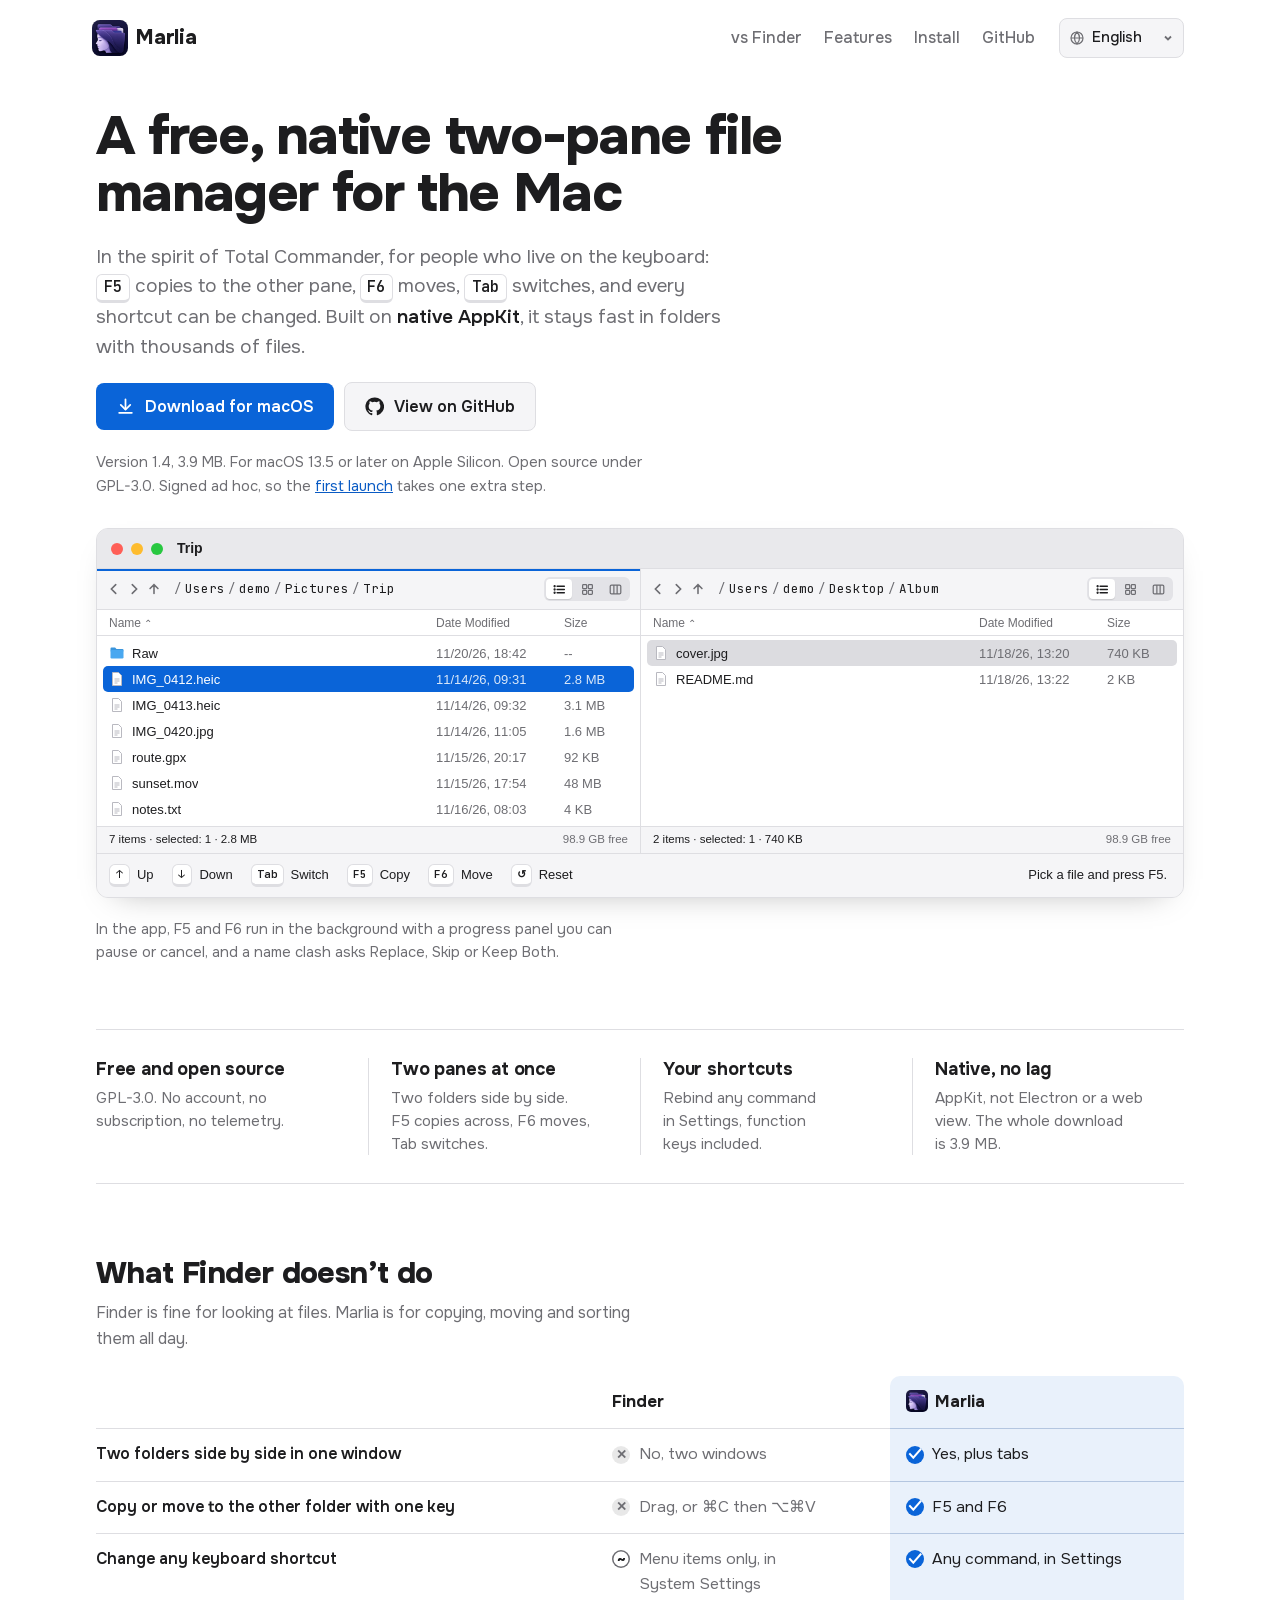
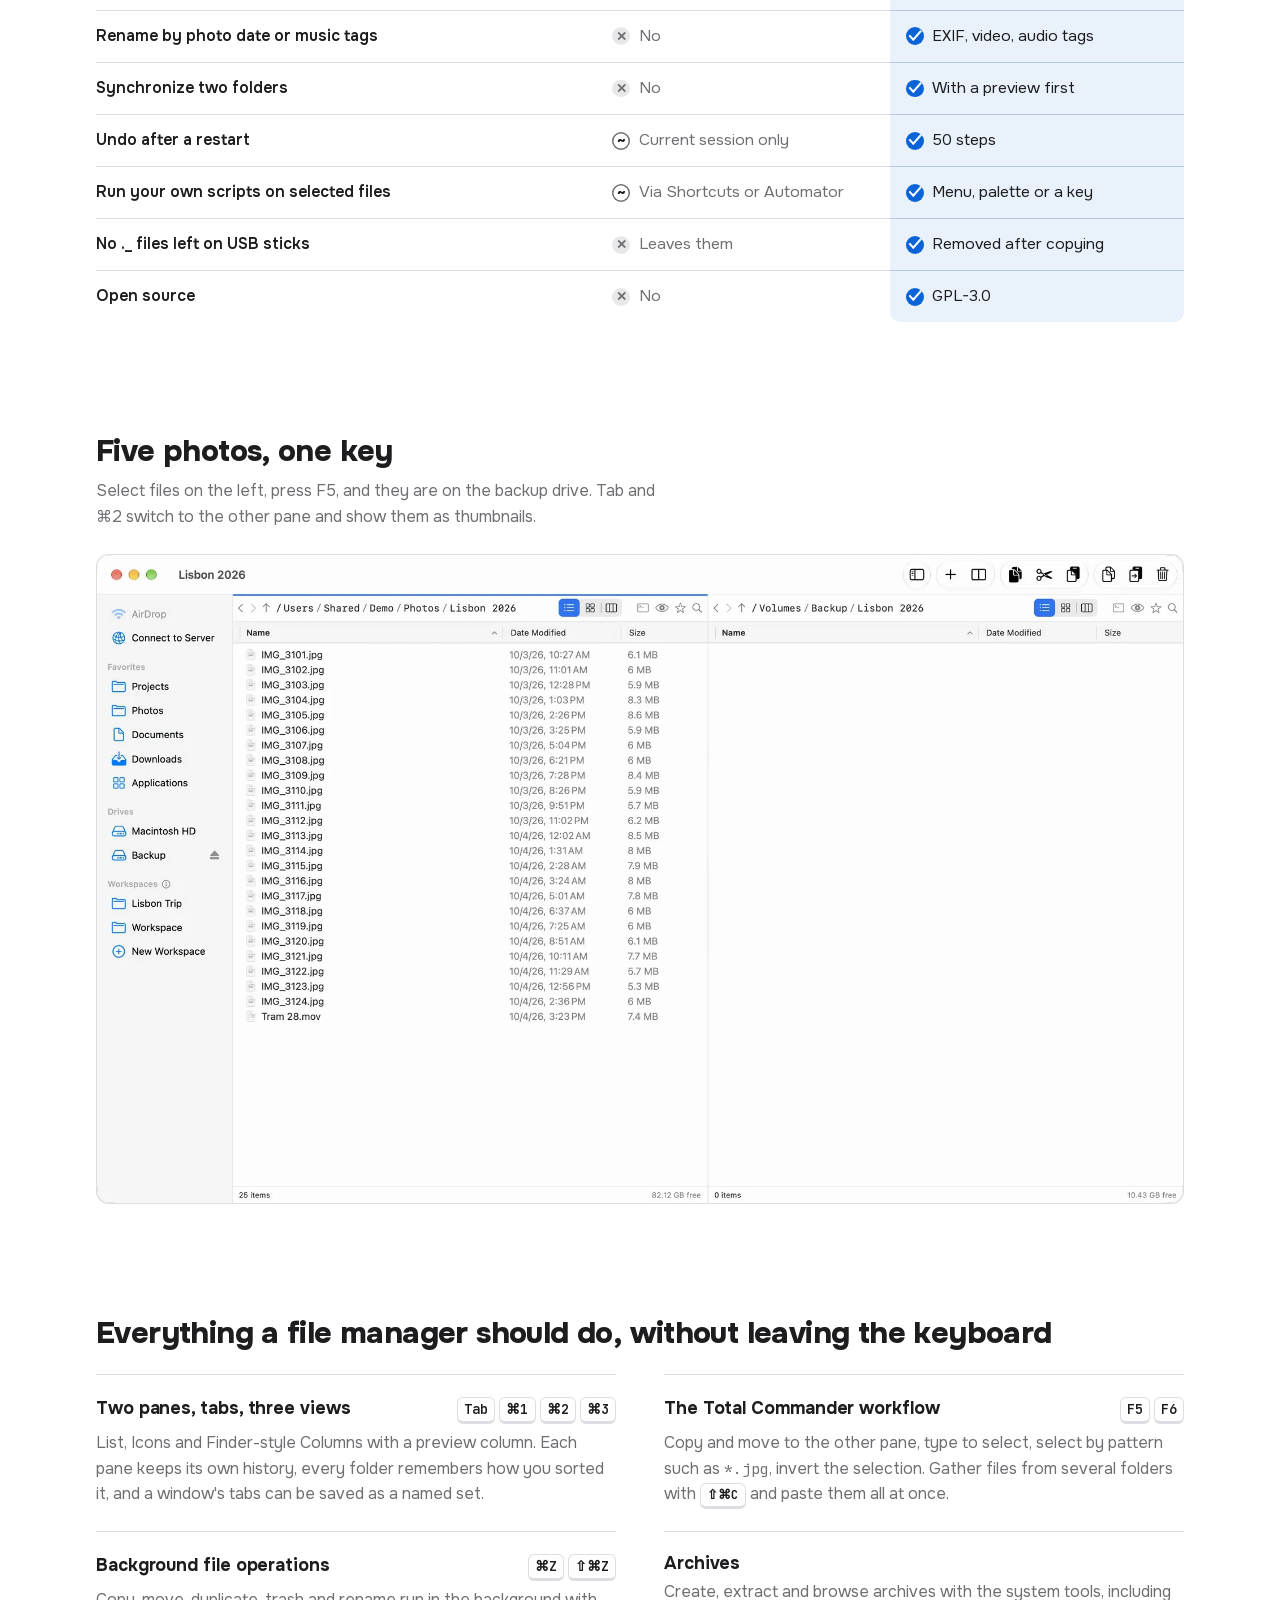
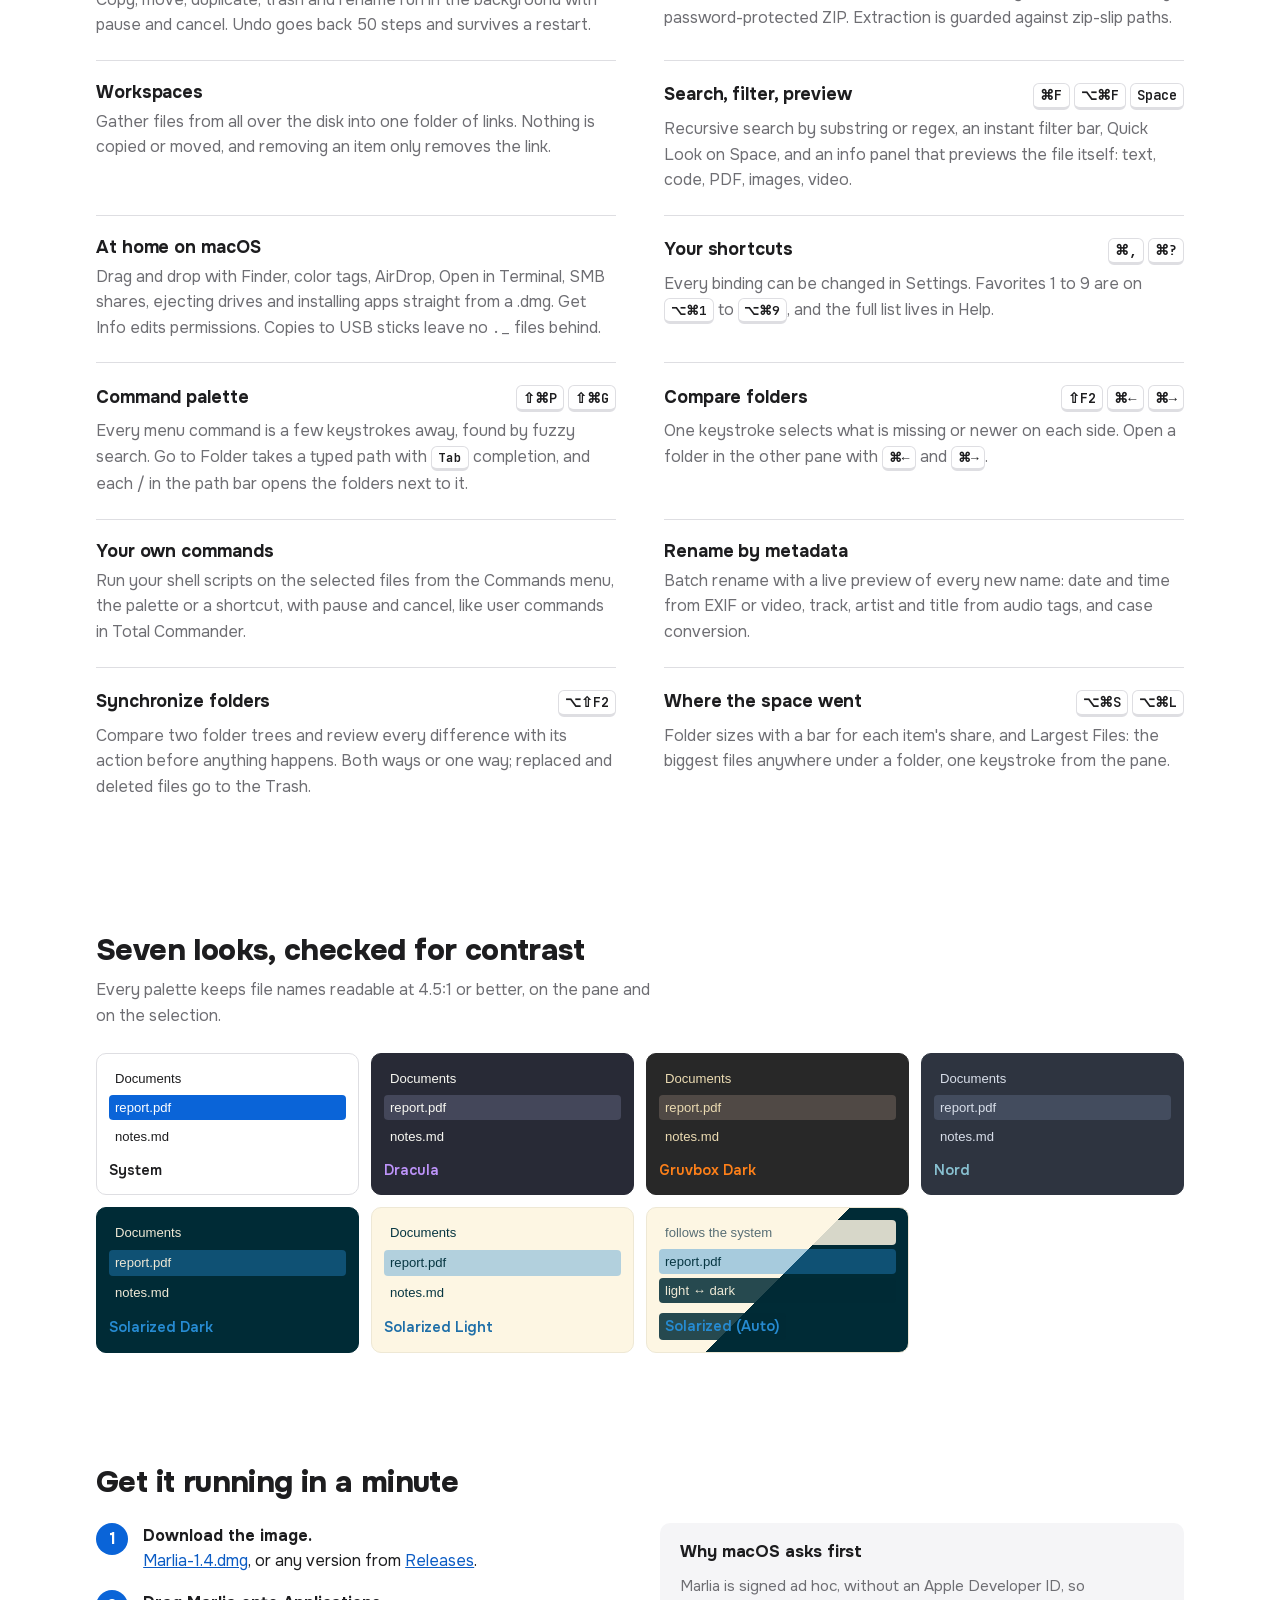
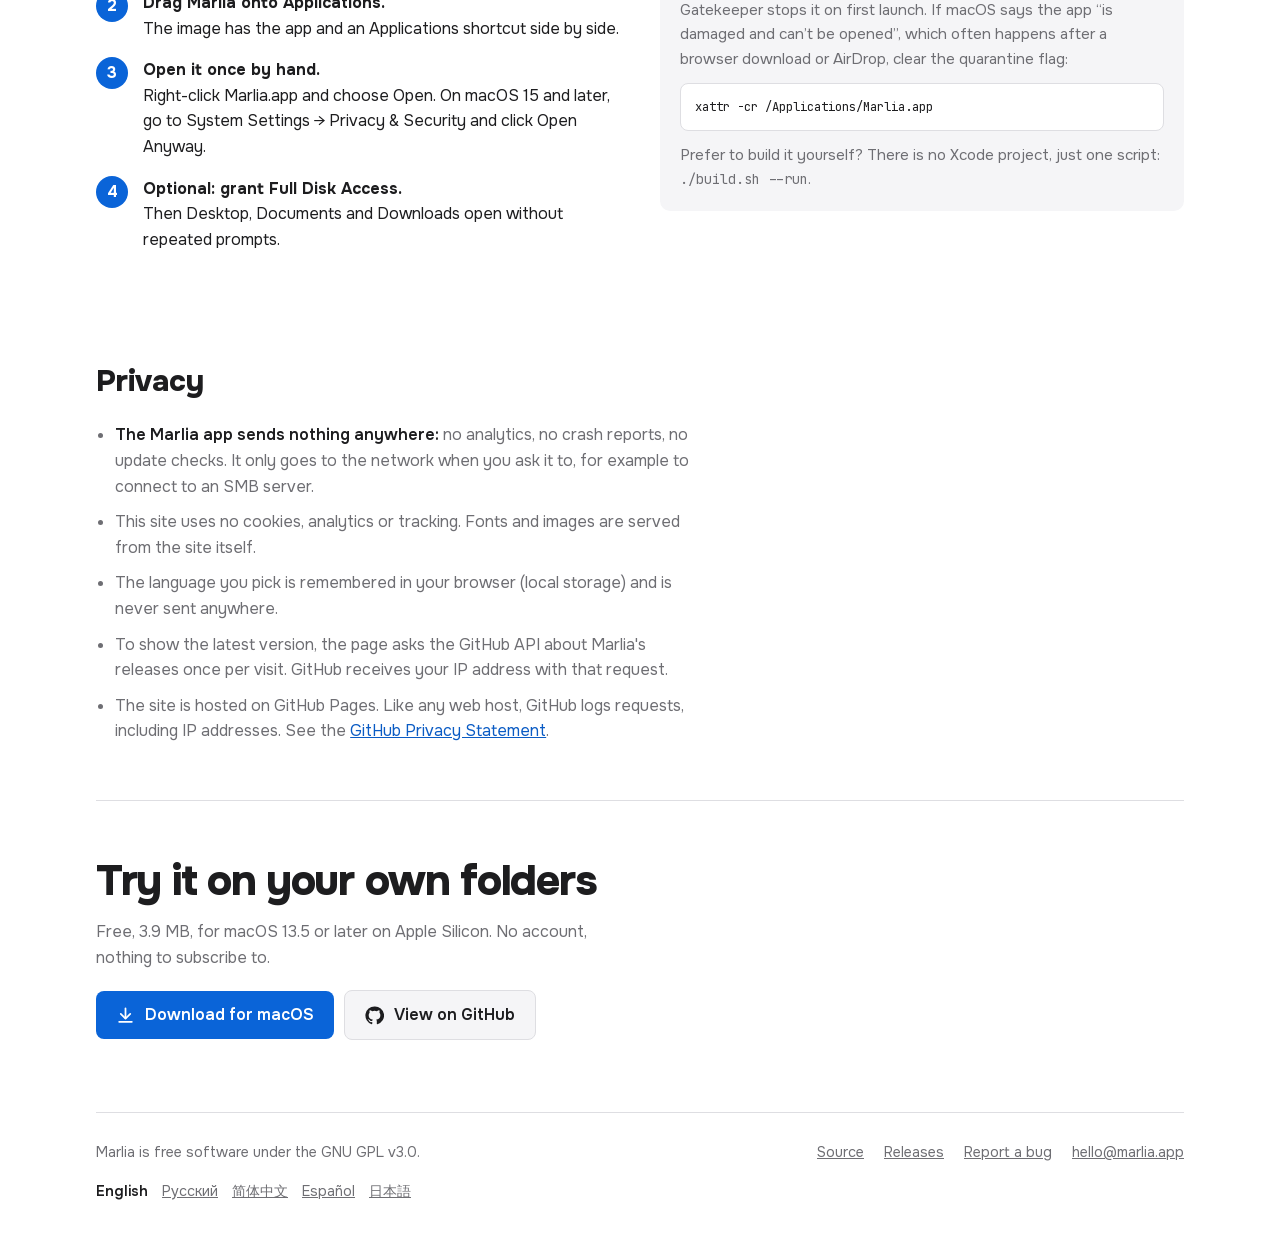
==== commit 538082f3: "landing: redesign around a live two-pane hero, Finder comparison - Hero opens with the interactive t" ====
--- a/docs/index.html
+++ b/docs/index.html
@@ -28,32 +28,36 @@
 <script type="application/ld+json">{"@context": "https://schema.org", "@type": "SoftwareApplication", "name": "Marlia", "url": "https://marlia.app/", "description": "Free, open-source two-pane file manager for macOS. F5 copies, F6 moves, Tab switches panes. Native AppKit, tabs, archives, workspaces and themes. Apple Silicon, macOS 13.5+.", "inLanguage": "en", "applicationCategory": "UtilitiesApplication", "applicationSubCategory": "File manager", "operatingSystem": "macOS 13.5 or later", "processorRequirements": "Apple Silicon (arm64)", "softwareVersion": "1.4", "downloadUrl": "https://github.com/lex1142/marlia/releases/download/v1.4/Marlia-1.4.dmg", "fileSize": "3.9 MB", "isAccessibleForFree": true, "offers": {"@type": "Offer", "price": "0", "priceCurrency": "USD"}, "license": "https://www.gnu.org/licenses/gpl-3.0.html", "image": "https://marlia.app/media/og.jpg", "screenshot": "https://marlia.app/media/hero-light.webp", "sameAs": ["https://github.com/lex1142/marlia"]}</script>
 <script>(function(){try{if(localStorage.getItem("marlia.lang"))return;}catch(e){return;}var L=["ru", "zh", "es", "ja"],p=navigator.languages&&navigator.languages.length?navigator.languages:[navigator.language||""];for(var i=0;i<p.length;i++){var c=String(p[i]).toLowerCase().split("-")[0];if(c==="en")return;if(L.indexOf(c)>=0){location.replace(c+"/"+location.hash);return;}}})();</script>
 <!-- seo:end -->
-<meta name="theme-color" content="#f3f5fa" media="(prefers-color-scheme: light)">
-<meta name="theme-color" content="#0b1020" media="(prefers-color-scheme: dark)">
+<meta name="theme-color" content="#ffffff" media="(prefers-color-scheme: light)">
+<meta name="theme-color" content="#1e1e1f" media="(prefers-color-scheme: dark)">
 <link rel="icon" type="image/png" href="marlia-icon.png">
 <link rel="apple-touch-icon" href="marlia-icon.png">
 <link rel="stylesheet" href="fonts/fonts.css">
 <style>
-/* Layout: text column + full-width app shot, then a live replica of a Marlia window
-   (default System look), then a quiet two-column feature list. Fonts all cover Cyrillic;
-   CJK falls through to the system faces picked per language. */
+/* The page is dressed as Marlia itself: macOS window surfaces of the app's System theme, one
+   accent (the selected-row blue), one text face (Onest) and a monospace face only where the text
+   really is a key, a path or code. The one bold thing is the live two-pane window in the hero;
+   everything else stays quiet: no section labels above headings, no decorative gradients or
+   card shadows. CJK falls through to the system faces picked per language. */
 :root {
-  --paper: #f3f5fa;
-  --surface: #ffffff;
-  --ink: #0f1630;
-  --muted: #56607a;
-  --line: #d9deea;
-  --accent: #2342c8;
+  --paper: #ffffff;
+  --surface: #f5f5f7;
+  --ink: #1d1d1f;
+  --muted: #6e6e73;
+  --line: #dedee2;
+  --accent: #0a64d8;          /* fills: buttons, selection, ✓ */
+  --accent-text: #0a5bc4;     /* links and other accent text on --paper */
   --accent-ink: #ffffff;
-  --mark: #f5c518;
-  --code-bg: #e8ecf6;
+  --sel-tint: color-mix(in srgb, var(--accent) 9%, var(--paper));
+  --win-shadow: 0 12px 32px -20px rgba(0, 0, 0, 0.35);
+  --code-bg: #f5f5f7;
 
   /* replica of Marlia's System theme (follows the page's light/dark, like the app follows macOS) */
   --m-pane: #ffffff;
   --m-chrome: #f5f5f7;
   --m-title: #e9e9ec;
   --m-text: #1d1d1f;
-  --m-sec: #86868b;
+  --m-sec: #6e6e73;
   --m-sep: #dedee2;
   --m-sel: #0a64d8;
   --m-sel-text: #ffffff;
@@ -68,16 +72,9 @@
   --only-dark: none;
 
   --cjk: "Hiragino Sans", "PingFang SC", "Noto Sans JP", "Noto Sans SC";
-  --f-display: "Manrope", "Avenir Next", "Helvetica Neue", var(--cjk), Arial, sans-serif;
   --f-body: "Onest", -apple-system, BlinkMacSystemFont, "Helvetica Neue", var(--cjk), Arial, sans-serif;
   --f-mono: "JetBrains Mono", ui-monospace, "SF Mono", Menlo, var(--cjk), monospace;
   --f-ui: -apple-system, BlinkMacSystemFont, "SF Pro Text", "Helvetica Neue", Arial, sans-serif;
-
-  --step-0: 1rem;
-  --step-1: 1.2rem;
-  --step-2: 1.75rem;
-  --step-3: clamp(2.2rem, 5.2vw, 4rem);
-  --radius: 10px;
 }
 :root:lang(zh) { --cjk: "PingFang SC", "Hiragino Sans GB", "Noto Sans SC", "Microsoft YaHei"; }
 :root:lang(ja) { --cjk: "Hiragino Sans", "Hiragino Kaku Gothic ProN", "Noto Sans JP", "Yu Gothic"; }
@@ -85,14 +82,16 @@
 @media (prefers-color-scheme: dark) {
   :root:not([data-theme="light"]) {
     color-scheme: dark;
-    --paper: #0b1020;
-    --surface: #121a33;
-    --ink: #e8ecf7;
-    --muted: #9aa4bf;
-    --line: #243052;
-    --accent: #8197ff;
-    --accent-ink: #0b1020;
-    --code-bg: #18213f;
+    --paper: #1e1e1f;
+    --surface: #2a2a2c;
+    --ink: #ececee;
+    --muted: #98989d;
+    --line: #3c3c3f;
+    --accent: #0a5ed7;
+    --accent-text: #5aa2ff;
+    --sel-tint: color-mix(in srgb, var(--accent) 24%, var(--paper));
+    --win-shadow: none;
+    --code-bg: #2a2a2c;
     --m-pane: #1e1e1f;
     --m-chrome: #2a2a2c;
     --m-title: #333336;
@@ -114,14 +113,16 @@
 }
 :root[data-theme="dark"] {
   color-scheme: dark;
-  --paper: #0b1020;
-  --surface: #121a33;
-  --ink: #e8ecf7;
-  --muted: #9aa4bf;
-  --line: #243052;
-  --accent: #8197ff;
-  --accent-ink: #0b1020;
-  --code-bg: #18213f;
+  --paper: #1e1e1f;
+  --surface: #2a2a2c;
+  --ink: #ececee;
+  --muted: #98989d;
+  --line: #3c3c3f;
+  --accent: #0a5ed7;
+  --accent-text: #5aa2ff;
+  --sel-tint: color-mix(in srgb, var(--accent) 24%, var(--paper));
+  --win-shadow: none;
+  --code-bg: #2a2a2c;
   --m-pane: #1e1e1f;
   --m-chrome: #2a2a2c;
   --m-title: #333336;
@@ -150,7 +151,7 @@
   background: var(--paper);
   color: var(--ink);
   font-family: var(--f-body);
-  font-size: var(--step-0);
+  font-size: 1rem;
   line-height: 1.6;
   -webkit-font-smoothing: antialiased;
 }
@@ -160,23 +161,18 @@
   padding-left: max(16px, env(safe-area-inset-left, 0px));
   padding-right: max(16px, env(safe-area-inset-right, 0px));
 }
-a { color: var(--accent); }
+a { color: var(--accent-text); }
 a:focus-visible, button:focus-visible, select:focus-visible, .demo:focus-visible {
-  outline: 3px solid var(--mark);
-  outline-offset: 3px;
-}
-h1, h2, h3 { font-family: var(--f-display); text-wrap: balance; margin: 0; line-height: 1.12; }
-h2 { font-size: var(--step-2); font-weight: 800; letter-spacing: -0.01em; }
+  outline: 2px solid var(--accent-text);
+  outline-offset: 2px;
+}
+/* Type scale: 1 · 1.15 · 1.9 · up to 4 rem, all Onest; weight does the work a second face would. */
+h1, h2, h3 { font-family: var(--f-body); text-wrap: balance; margin: 0; line-height: 1.12; }
+h2 { font-size: 1.9rem; font-weight: 800; letter-spacing: -0.02em; }
+h3 { font-size: 1.1rem; font-weight: 700; letter-spacing: -0.005em; }
 :lang(zh) h1, :lang(zh) h2, :lang(ja) h1, :lang(ja) h2 { letter-spacing: 0; line-height: 1.3; }
-:lang(ja) h1, :lang(ja) h2, :lang(ja) h3 { word-break: auto-phrase; }
+:lang(ja) h1, :lang(ja) h2, :lang(ja) h3, :lang(ja) .pillar b, :lang(ja) .cmp th, :lang(ja) .cmp td { word-break: auto-phrase; }
 p { margin: 0; }
-.eyebrow {
-  font-family: var(--f-mono);
-  font-size: 0.78rem;
-  letter-spacing: 0.06em;
-  text-transform: uppercase;
-  color: var(--muted);
-}
 kbd {
   font-family: var(--f-mono);
   font-size: 0.8em;
@@ -188,7 +184,7 @@
   border: 1px solid var(--line);
   border-bottom-width: 3px;
   border-radius: 6px;
-  background: var(--surface);
+  background: var(--paper);
   color: var(--ink);
   line-height: 1.5;
   white-space: nowrap;
@@ -196,20 +192,14 @@
 code { font-family: var(--f-mono); font-size: 0.9em; white-space: nowrap; }
 
 /* ---------- header ---------- */
-.top {
-  display: flex;
-  align-items: center;
-  gap: 16px 24px;
-  padding-block: 20px;
-}
+.top { display: flex; align-items: center; gap: 16px 24px; padding-block: 18px; }
 .brand {
-  display: flex; align-items: center; gap: 10px;
-  font-family: var(--f-display); font-weight: 800; font-size: 1.3rem;
+  display: flex; align-items: center; gap: 8px;
+  font-weight: 800; font-size: 1.25rem; letter-spacing: -0.01em;
   color: var(--ink); text-decoration: none;
   margin-right: auto;
 }
-.brand { gap: 8px; }
-.brand-icon { width: 40px; height: 40px; display: block; flex: none; margin-left: -4px; }
+.brand-icon { width: 36px; height: 36px; display: block; flex: none; margin-left: -4px; border-radius: 8px; }
 .top nav { display: flex; gap: 22px; flex-wrap: wrap; }
 .top nav a { color: var(--muted); text-decoration: none; font-weight: 500; }
 .top nav a:hover { color: var(--ink); }
@@ -230,65 +220,54 @@
 }
 .lang select:hover { border-color: var(--muted); }
 
-/* ---------- hero ---------- */
-.hero { padding-block: 36px 28px; display: grid; gap: 26px; }
-.hero h1 { font-size: var(--step-3); font-weight: 800; letter-spacing: -0.025em; max-width: 17ch; }
-:lang(zh) .hero h1, :lang(ja) .hero h1 { max-width: 15em; }
-.lede { font-size: var(--step-1); color: var(--muted); max-width: 60ch; line-height: 1.55; }
+/* ---------- hero: headline, download, then the live window ---------- */
+.hero { padding-block: 32px 24px; display: grid; gap: 20px; }
+.hero h1 { font-size: clamp(2.2rem, 4.6vw, 3.4rem); font-weight: 800; letter-spacing: -0.03em; line-height: 1.06; max-width: 21ch; }
+:lang(ru) .hero h1 { max-width: 25ch; }
+:lang(zh) .hero h1, :lang(ja) .hero h1 { max-width: 15em; letter-spacing: 0; }
+/* Keeps a hyphenated term on one line ("two-pane" broke as "two- / pane"). */
+.nw { white-space: nowrap; }
+.lede { font-size: 1.18rem; color: var(--muted); max-width: 34em; line-height: 1.55; }
 .lede strong { color: var(--ink); font-weight: 600; }
-.cta { display: flex; flex-wrap: wrap; gap: 12px; align-items: stretch; }
+.cta { display: flex; flex-wrap: wrap; gap: 10px; align-items: center; }
 .btn {
-  display: inline-flex; align-items: center; gap: 12px;
-  padding: 12px 22px;
-  border-radius: var(--radius);
+  display: inline-flex; align-items: center; gap: 10px;
+  padding: 11px 20px;
+  border-radius: 8px;
   font-weight: 600; font-size: 1rem;
   text-decoration: none;
-  transition: transform .12s ease, box-shadow .12s ease;
-}
-.btn-text { display: grid; gap: 1px; text-align: left; }
-.btn-label { white-space: nowrap; line-height: 1.3; }
-.btn small { font-family: var(--f-mono); font-weight: 400; font-size: 0.76rem; opacity: 0.85; white-space: nowrap; line-height: 1.3; }
-.btn-primary {
-  background: var(--accent); color: var(--accent-ink);
-  box-shadow: 0 3px 0 color-mix(in srgb, var(--accent) 60%, #000);
-}
-.btn-primary:hover { transform: translateY(-1px); box-shadow: 0 4px 0 color-mix(in srgb, var(--accent) 60%, #000); }
-.btn-primary:active { transform: translateY(2px); box-shadow: 0 1px 0 color-mix(in srgb, var(--accent) 60%, #000); }
-.btn-ghost { color: var(--ink); border: 1px solid var(--line); background: var(--surface); }
+  white-space: nowrap;
+}
+.btn-primary { background: var(--accent); color: var(--accent-ink); }
+.btn-primary:hover { background: color-mix(in srgb, var(--accent) 86%, #000); }
+.btn-ghost { color: var(--ink); background: var(--surface); border: 1px solid var(--line); }
 .btn-ghost:hover { border-color: var(--muted); }
-.btn svg { width: 20px; height: 20px; flex: none; }
-.meta { font-family: var(--f-mono); font-size: 0.8rem; color: var(--muted); }
+.btn svg { width: 19px; height: 19px; flex: none; }
+.meta { font-size: 0.92rem; color: var(--muted); max-width: 38em; }
+.hero .demo { margin-top: 10px; }
+.demo-hint { font-size: 0.92rem; color: var(--muted); max-width: 38em; }
 
 .only-light { display: var(--only-light); }
 .only-dark { display: var(--only-dark); }
 
-.shot {
-  margin: 8px 0 0;
-  border-radius: 14px;
-  overflow: hidden;
-  border: 1px solid var(--line);
-  box-shadow: 0 30px 60px -30px rgba(15, 22, 48, 0.45);
-  background: var(--surface);
-}
-.shot img { width: 100%; height: auto; max-width: 100%; aspect-ratio: 2880 / 1720; }
-.shot-cap { margin-top: -12px; font-size: 0.85rem; color: var(--muted); }
-
-/* ---------- facts strip ---------- */
-.facts {
+/* ---------- the four points: plain text in columns, no boxes ---------- */
+.pillars {
   display: grid;
   grid-template-columns: repeat(4, minmax(0, 1fr));
+  margin-block: 40px 16px;
+  padding-block: 28px;
   border-block: 1px solid var(--line);
-  margin-block: 48px;
-}
-.fact { padding: 22px 20px 22px 0; display: grid; gap: 4px; align-content: start; }
-.fact + .fact { padding-left: 20px; border-left: 1px solid var(--line); }
-.fact b { font-family: var(--f-display); font-size: 1.35rem; font-weight: 800; white-space: nowrap; }
-.fact span { color: var(--muted); font-size: 0.92rem; line-height: 1.45; }
+}
+.pillar { display: grid; gap: 6px; align-content: start; padding-inline: 22px; }
+.pillar:first-child { padding-left: 0; }
+.pillar + .pillar { border-left: 1px solid var(--line); }
+.pillar b { font-size: 1.12rem; font-weight: 700; line-height: 1.3; letter-spacing: -0.01em; }
+.pillar span { color: var(--muted); font-size: 0.95rem; line-height: 1.5; }
 
 /* ---------- sections ---------- */
-.section { padding-block: 24px 56px; display: grid; gap: 24px; }
-.section-head { display: grid; gap: 10px; max-width: 64ch; }
-.section-head p { color: var(--muted); }
+.section { padding-block: 56px; display: grid; gap: 24px; }
+.section-head { display: grid; gap: 10px; }
+.section-head p { color: var(--muted); max-width: 36em; }
 
 /* ---------- demo: a Marlia window, System theme ---------- */
 .demo {
@@ -300,7 +279,7 @@
   border: 1px solid var(--m-sep);
   border-radius: 12px;
   overflow: hidden;
-  box-shadow: 0 24px 50px -28px rgba(15, 22, 48, 0.5);
+  box-shadow: var(--win-shadow);
   outline: none;
 }
 .m-titlebar {
@@ -351,7 +330,7 @@
   background: var(--m-pane);
 }
 .m-head .sorted::after { content: " ⌃"; font-size: 10px; }
-.m-list { list-style: none; margin: 0; padding: 4px 6px; min-height: 216px; }
+.m-list { list-style: none; margin: 0; padding: 4px 6px; min-height: 190px; }
 .m-row { height: 26px; border-radius: 5px; padding: 0 6px; }
 .m-row .n { display: flex; align-items: center; gap: 7px; min-width: 0; }
 .m-row .n span { white-space: nowrap; overflow: hidden; text-overflow: ellipsis; }
@@ -377,22 +356,28 @@
 .m-status span { overflow: hidden; text-overflow: ellipsis; }
 .m-status .free { color: var(--m-sec); flex: none; }
 
-.keys { display: flex; flex-wrap: wrap; gap: 8px; align-items: center; }
+/* The function-key bar along the bottom of the window, as in a two-pane commander: each key is
+   a real control of the demo, so the bar is structure, not decoration. */
+.fbar {
+  display: flex; flex-wrap: wrap; align-items: center; gap: 2px 4px;
+  padding: 6px 8px;
+  background: var(--m-chrome);
+  border-top: 1px solid var(--m-sep);
+}
 .key {
-  font: inherit; font-size: 0.92rem;
-  display: inline-flex; align-items: center; gap: 8px;
-  background: var(--surface);
-  color: var(--ink);
-  border: 1px solid var(--line);
-  border-radius: 8px;
-  padding: 5px 12px 5px 5px;
+  font: inherit;
+  display: inline-flex; align-items: center; gap: 7px;
+  background: transparent;
+  color: var(--m-text);
+  border: 0;
+  border-radius: 6px;
+  padding: 4px 10px 4px 4px;
   cursor: pointer;
 }
-.key:hover { border-color: var(--muted); }
-.key kbd { transition: background .12s ease, color .12s ease; }
-.key.pressed kbd { background: var(--accent); color: var(--accent-ink); border-color: var(--accent); }
-.demo-log { margin-left: auto; color: var(--muted); font-size: 0.9rem; min-height: 1.4em; }
-.demo-hint { font-size: 0.9rem; color: var(--muted); max-width: 80ch; }
+.key:hover { background: var(--m-sel-off); }
+.key kbd { font-size: 11px; background: var(--m-pane); border-color: var(--m-sep); color: var(--m-text); }
+.key.pressed kbd { background: var(--m-sel); color: var(--m-sel-text); border-color: var(--m-sel); }
+.demo-log { margin-left: auto; padding-inline: 8px; color: var(--m-text); min-height: 1.4em; }
 
 /* ---------- features ---------- */
 .features { display: grid; grid-template-columns: repeat(2, minmax(0, 1fr)); column-gap: 48px; }
@@ -403,46 +388,59 @@
   padding-block: 22px;
   border-top: 1px solid var(--line);
   align-items: baseline;
-}
-.feature h3 { font-size: 1.12rem; font-weight: 800; }
-.feature .tag { font-family: var(--f-mono); font-size: 0.78rem; color: var(--accent); white-space: nowrap; }
-.feature p { grid-column: 1 / -1; color: var(--muted); max-width: 54ch; }
-
-/* ---------- tour: video + feature shots ---------- */
+  align-content: start;
+}
+.feature .tag { display: flex; flex-wrap: wrap; gap: 4px; justify-content: end; }
+.feature .tag kbd { font-size: 0.85rem; }
+.feature p { grid-column: 1 / -1; color: var(--muted); max-width: 36em; }
+
+/* ---------- tour video ---------- */
 .tour-video {
-  border-radius: 14px;
+  border-radius: 12px;
   overflow: hidden;
   border: 1px solid var(--line);
-  box-shadow: 0 30px 60px -30px rgba(15, 22, 48, 0.45);
   background: var(--surface);
 }
-.tour-video video { width: 100%; height: auto; max-width: 100%; aspect-ratio: 1920 / 1146; }
-.gallery { display: grid; grid-template-columns: repeat(3, minmax(0, 1fr)); gap: 28px 24px; }
-.gallery figure { margin: 0; display: grid; gap: 12px; align-content: start; }
-.gallery .frame {
-  aspect-ratio: 16 / 10;
-  border-radius: 12px;
-  border: 1px solid var(--line);
-  background: var(--code-bg);
-  overflow: hidden;
-}
-/* Every still is cut to 16:10 at the source, so it fills the frame edge to edge; cover only
-   guards against a rounding pixel. */
-/* No display here: .only-light/.only-dark decide which of the two variants is shown. */
-.gallery .frame img { width: 100%; height: 100%; object-fit: cover; vertical-align: top; }
-.gallery figcaption { display: grid; gap: 4px; }
-.gallery figcaption b { font-family: var(--f-display); font-weight: 800; font-size: 1.02rem; }
-.gallery figcaption span { color: var(--muted); font-size: 0.92rem; line-height: 1.5; }
+.tour-video video { width: 100%; height: auto; max-width: 100%; aspect-ratio: 1920 / 1146; vertical-align: top; }
+
+/* ---------- comparison with Finder ---------- */
+.cmp-scroll { overflow-x: auto; }
+.cmp { width: 100%; border-collapse: separate; border-spacing: 0; font-size: 0.98rem; }
+/* Top-aligned: the mark is pinned to a cell's first line, so a cell's text must start there too. */
+.cmp th, .cmp td { padding: 13px 16px; text-align: left; vertical-align: top; border-bottom: 1px solid var(--line); }
+.cmp tbody tr:last-child > * { border-bottom: 0; }
+.cmp thead th { font-weight: 700; font-size: 1.05rem; white-space: nowrap; }
+.cmp thead th img { width: 22px; height: 22px; vertical-align: -5px; margin-right: 7px; border-radius: 5px; }
+.cmp tbody th { font-weight: 600; width: 46%; padding-left: 0; }
+.cmp td { color: var(--muted); width: 27%; position: relative; padding-left: calc(24px + 1.15em); }
+/* The Marlia column reads as a selected column: the same blue the app selects rows with. */
+.cmp .m { background: var(--sel-tint); color: var(--ink); border-bottom-color: color-mix(in srgb, var(--accent) 20%, var(--line)); }
+.cmp thead .m { border-radius: 10px 10px 0 0; }
+.cmp tbody tr:last-child .m { border-radius: 0 0 10px 10px; }
+.cmp td, .cmp th, .pillar span { text-wrap: pretty; }
+.cmp td::before {
+  position: absolute; left: 16px; top: calc(13px + 0.27em);
+  display: grid; place-items: center;
+  width: 1.35em; height: 1.35em;
+  border-radius: 50%;
+  font-size: 0.85em; font-weight: 800; line-height: 1;
+}
+/* The second content value is the alt text: empty, since the cell's words already say yes/no/partly.
+   Browsers without that syntax drop the declaration and keep the first one. */
+.cmp .yes::before { content: "✓"; content: "✓" / ""; color: var(--accent-ink); background: var(--accent); }
+.cmp .no::before { content: "✕"; content: "✕" / ""; color: var(--muted); background: color-mix(in srgb, var(--muted) 16%, transparent); }
+.cmp .part::before { content: "~"; content: "~" / ""; color: var(--ink); box-shadow: inset 0 0 0 1.5px var(--muted); }
 
 /* ---------- themes ---------- */
 /* Seven equal cards, 4 + 3 (2 per row on a phone). Fixed columns rather than auto-fill, which
-   made them narrow enough to cut off the Auto card's text. */
+   made them narrow enough to cut off the Auto card's text. These are samples of the app's
+   palettes, so they keep their own colours. */
 .themes { display: grid; grid-template-columns: repeat(4, minmax(0, 1fr)); gap: 12px; }
 .theme {
   border-radius: 10px;
   padding: 12px;
-  font-family: var(--f-mono);
-  font-size: 0.78rem;
+  font-family: var(--f-ui);
+  font-size: 0.82rem;
   display: grid;
   gap: 4px;
   border: 1px solid var(--line);
@@ -454,29 +452,30 @@
 
 /* ---------- install ---------- */
 .install { display: grid; grid-template-columns: minmax(0, 1fr) minmax(0, 1fr); gap: 40px; align-items: start; }
+/* Numbered because it is a sequence. */
 .steps { margin: 0; padding: 0; list-style: none; counter-reset: s; display: grid; gap: 16px; }
 .steps li { counter-increment: s; display: grid; grid-template-columns: 2.2em 1fr; gap: 12px; }
 .steps li::before {
   content: counter(s);
-  font-family: var(--f-display); font-weight: 800; font-size: 1.05rem;
+  font-weight: 700; font-size: 1rem;
   width: 2em; height: 2em; border-radius: 50%;
   display: grid; place-items: center;
   background: var(--accent); color: var(--accent-ink);
 }
 .note {
   background: var(--surface);
-  border: 1px solid var(--line);
-  border-radius: 12px;
+  border-radius: 10px;
   padding: 20px;
   display: grid;
   gap: 12px;
   font-size: 0.95rem;
 }
-.note h3 { font-size: 1.1rem; font-weight: 800; }
+.note h3 { font-size: 1.05rem; }
 .note p { color: var(--muted); }
 pre {
   margin: 0;
-  background: var(--code-bg);
+  background: var(--paper);
+  border: 1px solid var(--line);
   border-radius: 8px;
   padding: 12px 14px;
   overflow-x: auto;
@@ -485,9 +484,15 @@
 }
 
 /* ---------- privacy ---------- */
-.privacy { margin: 0; padding-left: 1.2em; display: grid; gap: 10px; max-width: 72ch; color: var(--muted); }
-.privacy li::marker { color: var(--accent); }
+.privacy { margin: 0; padding-left: 1.2em; display: grid; gap: 10px; max-width: 38em; color: var(--muted); }
+.privacy li::marker { color: var(--muted); }
 .privacy strong { color: var(--ink); font-weight: 600; }
+
+/* ---------- closing download ---------- */
+.final { padding-block: 56px 72px; border-top: 1px solid var(--line); display: grid; gap: 14px; justify-items: start; }
+.final h2 { font-size: clamp(1.9rem, 4vw, 2.7rem); letter-spacing: -0.03em; }
+.final p { color: var(--muted); max-width: 34em; }
+.final .cta { margin-top: 6px; }
 
 /* ---------- footer ---------- */
 .foot {
@@ -502,10 +507,8 @@
 .foot a { color: var(--muted); }
 
 @media (max-width: 900px) {
-  .gallery { grid-template-columns: repeat(2, minmax(0, 1fr)); }
-  .facts { grid-template-columns: repeat(2, minmax(0, 1fr)); }
-  .fact:nth-child(3) { padding-left: 0; border-left: 0; }
-  .fact:nth-child(n+3) { border-top: 1px solid var(--line); }
+  .pillars { grid-template-columns: repeat(2, minmax(0, 1fr)); row-gap: 24px; }
+  .pillar:nth-child(3) { padding-left: 0; border-left: 0; }
   .features { grid-template-columns: 1fr; }
   .themes { grid-template-columns: repeat(2, minmax(0, 1fr)); }
   .install { grid-template-columns: 1fr; }
@@ -517,15 +520,33 @@
   .m-list { min-height: 0; }
   .m-head, .m-row { grid-template-columns: minmax(0, 1fr) 64px; }
   .m-head .d, .m-row .d { display: none; }
-  .demo-log { margin-left: 0; width: 100%; }
+  .demo-log { margin-left: 0; width: 100%; padding: 2px 6px 4px; }
 }
 @media (max-width: 560px) {
-  .gallery { grid-template-columns: 1fr; }
-  .facts { grid-template-columns: 1fr; }
-  .fact, .fact + .fact, .fact:nth-child(3) { padding-left: 0; border-left: 0; }
-  .fact + .fact { border-top: 1px solid var(--line); }
-  .cta .btn { width: 100%; }
+  .hero { padding-top: 24px; }
+  .hero h1 { font-size: 2.1rem; }
+  .lede { font-size: 1.06rem; }
+  .pillar { padding-inline: 12px; }
+  .pillar:nth-child(odd) { padding-left: 0; }
+  .pillar b { font-size: 1rem; }
+  .pillar span { font-size: 0.86rem; }
+  .cta .btn { flex: 1 1 100%; justify-content: center; }
+  .feature { grid-template-columns: 1fr; }
+  .feature .tag { justify-content: start; }
   .m-seg { display: none; }
+  /* Three columns don't fit a phone: each row becomes its label over a Finder | Marlia pair. */
+  .cmp, .cmp thead, .cmp tbody { display: block; }
+  .cmp { font-size: 0.9rem; }
+  .cmp tr { display: grid; grid-template-columns: minmax(0, 1fr) minmax(0, 1fr); column-gap: 6px; }
+  .cmp thead td { display: none; }
+  .cmp th, .cmp td { width: auto; padding: 9px 10px; border-bottom: 0; }
+  .cmp thead th { padding-bottom: 4px; }
+  .cmp tbody tr { border-top: 1px solid var(--line); padding-block: 6px 10px; }
+  .cmp tbody th { grid-column: 1 / -1; width: auto; padding: 6px 0 2px; }
+  .cmp td { padding-left: calc(18px + 1.15em); }
+  .cmp td::before { left: 10px; top: calc(9px + 0.27em); }
+  .cmp .m, .cmp thead .m, .cmp tbody tr:last-child .m { border-radius: 8px; }
+  .cmp thead .m { background: none; }
 }
 @media (prefers-reduced-motion: reduce) {
   * { transition: none !important; animation: none !important; }
@@ -546,8 +567,7 @@
       Marlia
     </a>
     <nav aria-label="Sections">
-      <a href="#tour" data-t="nav.tour">In action</a>
-      <a href="#demo" data-t="nav.demo">Try it</a>
+      <a href="#compare" data-t="nav.compare">vs Finder</a>
       <a href="#features" data-t="nav.features">Features</a>
       <a href="#install" data-t="nav.install">Install</a>
       <a href="https://github.com/lex1142/marlia" target="_blank" rel="noopener">GitHub</a>
@@ -567,103 +587,20 @@
 
   <main id="top">
     <section class="hero">
-      <p class="eyebrow" data-t="hero.eyebrow">Free and open source · macOS 13.5+ · Apple Silicon</p>
-      <h1 data-h="hero.h1">A two-pane file manager for people who live on the keyboard</h1>
-      <p class="lede" data-h="hero.lede">Marlia brings the Total Commander workflow to the Mac. Copy to the other pane with <kbd>F5</kbd>, move with <kbd>F6</kbd>, switch panes with <kbd>Tab</kbd>. It is built on <strong>native AppKit views</strong>, so it stays fast in folders with thousands of files.</p>
+      <h1 data-h="hero.h1">A free, native <span class="nw">two-pane</span> file manager for the Mac</h1>
+      <p class="lede" data-h="hero.lede">In the spirit of Total Commander, for people who live on the keyboard: <kbd>F5</kbd> copies to the other pane, <kbd>F6</kbd> moves, <kbd>Tab</kbd> switches, and every shortcut can be changed. Built on <strong>native AppKit</strong>, it stays fast in folders with thousands of files.</p>
       <div class="cta">
         <a class="btn btn-primary" data-dl href="https://github.com/lex1142/marlia/releases/download/v1.4/Marlia-1.4.dmg" target="_blank" rel="noopener">
           <svg viewBox="0 0 24 24" fill="none" stroke="currentColor" stroke-width="2.2" stroke-linecap="round" stroke-linejoin="round" aria-hidden="true"><path d="M12 3v12"/><path d="m6 10 6 6 6-6"/><path d="M4 20h16"/></svg>
-          <span class="btn-text"><span class="btn-label" data-t="hero.dl">Download for macOS</span><small data-t="hero.dlmeta">v1.4 · DMG · 3.9 MB</small></span>
+          <span class="btn-label" data-t="hero.dl">Download for macOS</span>
         </a>
         <a class="btn btn-ghost" href="https://github.com/lex1142/marlia" target="_blank" rel="noopener">
           <svg viewBox="0 0 24 24" fill="currentColor" aria-hidden="true"><path d="M12 .5a11.5 11.5 0 0 0-3.64 22.41c.58.1.79-.25.79-.56v-2c-3.2.7-3.88-1.37-3.88-1.37-.53-1.33-1.28-1.69-1.28-1.69-1.05-.71.08-.7.08-.7 1.16.08 1.77 1.19 1.77 1.19 1.03 1.77 2.7 1.26 3.36.96.1-.75.4-1.26.73-1.55-2.55-.29-5.24-1.28-5.24-5.69 0-1.26.45-2.29 1.19-3.1-.12-.29-.52-1.46.11-3.05 0 0 .97-.31 3.17 1.18a11 11 0 0 1 5.77 0c2.2-1.49 3.17-1.18 3.17-1.18.63 1.59.23 2.76.11 3.05.74.81 1.19 1.84 1.19 3.1 0 4.42-2.7 5.39-5.26 5.68.41.36.78 1.06.78 2.14v3.17c0 .31.21.67.8.56A11.5 11.5 0 0 0 12 .5Z"/></svg>
           <span class="btn-label" data-t="hero.gh">View on GitHub</span>
         </a>
       </div>
-      <p class="meta"><span data-h="hero.meta">GPL-3.0 · ad-hoc signed, see <a href="#install">first launch</a></span><span data-t="hero.uiEn"></span></p>
-
-      <figure class="shot" style="margin-inline:0">
-        <img class="only-light" src="media/hero-light.webp" fetchpriority="high" data-alt="hero.alt" alt="Marlia in the System theme: photos from Lisbon in List view on the left with four selected, photos from Kyoto as thumbnails in Icons view on the right." width="2880" height="1720">
-        <img class="only-dark" src="media/hero-dark.webp" data-alt="hero.alt" alt="Marlia in the System theme: photos from Lisbon in List view on the left with four selected, photos from Kyoto as thumbnails in Icons view on the right." width="2880" height="1720" loading="lazy">
-      </figure>
-      <p class="shot-cap" data-t="hero.cap">List on the left, Icons on the right, and one sidebar for favorites, drives and workspaces.</p>
-    </section>
-
-    <section class="facts" aria-label="At a glance">
-      <div class="fact"><b data-t="f1b">Native</b><span data-t="f1s">AppKit tables and grids. Not Electron, not a web view.</span></div>
-      <div class="fact"><b data-t="f2b">3.9 MB</b><span data-t="f2s">The whole download. No runtime to install.</span></div>
-      <div class="fact"><b data-t="f3b">50 steps</b><span data-t="f3s">Undo and redo for copy, move, rename and trash.</span></div>
-      <div class="fact"><b data-t="f4b">Free</b><span data-t="f4s">GPL-3.0. No account, no telemetry, no trial.</span></div>
-    </section>
-
-    <section class="section" id="tour">
-      <div class="section-head">
-        <p class="eyebrow" data-t="tour.eyebrow">In action</p>
-        <h2 data-t="tour.h2">Five photos, one key</h2>
-        <p data-t="tour.p">Select files on the left, press F5, and they are on the backup drive. Tab and ⌘2 switch to the other pane and show them as thumbnails.</p>
-      </div>
-      <div class="tour-video">
-        <video class="only-light" data-tour muted loop playsinline preload="none" poster="media/tour-light-poster.webp" width="1920" height="1146" data-aria="tour.aria" aria-label="Video: five photos are selected and copied to a backup drive with F5, then shown as thumbnails.">
-          <source src="media/tour-light.mp4" type="video/mp4">
-        </video>
-        <video class="only-dark" data-tour muted loop playsinline preload="none" poster="media/tour-dark-poster.webp" width="1920" height="1146" data-aria="tour.aria" aria-label="Video: five photos are selected and copied to a backup drive with F5, then shown as thumbnails.">
-          <source src="media/tour-dark.mp4" type="video/mp4">
-        </video>
-      </div>
-      <div class="gallery">
-        <figure>
-          <div class="frame">
-            <img class="only-light" src="media/columns2-light.webp" alt="" loading="lazy">
-            <img class="only-dark" src="media/columns2-dark.webp" alt="" loading="lazy">
-          </div>
-          <figcaption><b data-t="c1t">Columns with preview</b><span data-t="c1p">Finder-style columns. The folder you select opens on the right.</span></figcaption>
-        </figure>
-        <figure>
-          <div class="frame">
-            <img class="only-light" src="media/rename-light.webp" alt="" loading="lazy">
-            <img class="only-dark" src="media/rename-dark.webp" alt="" loading="lazy">
-          </div>
-          <figcaption><b data-t="c2t">Batch rename</b><span data-t="c2p">A pattern like “Lisbon 2026 – ##” with a live preview of every new name.</span></figcaption>
-        </figure>
-        <figure>
-          <div class="frame">
-            <img class="only-light" src="media/conflict-light.webp" alt="" loading="lazy">
-            <img class="only-dark" src="media/conflict-dark.webp" alt="" loading="lazy">
-          </div>
-          <figcaption><b data-t="c3t">Name conflicts</b><span data-t="c3p">Skip, Replace or Keep Both, for one file or for all of them.</span></figcaption>
-        </figure>
-        <figure>
-          <div class="frame">
-            <img class="only-light" src="media/progress2-light.webp" alt="" loading="lazy">
-            <img class="only-dark" src="media/progress2-dark.webp" alt="" loading="lazy">
-          </div>
-          <figcaption><b data-t="c4t">Background copying</b><span data-t="c4p">Big copies run in the background. Pause or cancel at any time.</span></figcaption>
-        </figure>
-        <figure>
-          <div class="frame">
-            <img class="only-light" src="media/workspace-light.webp" alt="" loading="lazy">
-            <img class="only-dark" src="media/workspace-dark.webp" alt="" loading="lazy">
-          </div>
-          <figcaption><b data-t="c5t">Workspaces</b><span data-t="c5p">A folder of links to files from anywhere. Nothing is moved.</span></figcaption>
-        </figure>
-        <figure>
-          <div class="frame">
-            <img class="only-light" src="media/search-light.webp" alt="" loading="lazy">
-            <img class="only-dark" src="media/search-dark.webp" alt="" loading="lazy">
-          </div>
-          <figcaption><b data-t="c6t">Recursive search</b><span data-t="c6p">Search a whole folder tree by name, substring or regex.</span></figcaption>
-        </figure>
-      </div>
-    </section>
-
-    <section class="section" id="demo">
-      <div class="section-head">
-        <p class="eyebrow" data-t="demo.eyebrow">Try it here</p>
-        <h2 data-t="demo.h2">Two panes, one keystroke per action</h2>
-        <p data-t="demo.p">Click a pane and use the keyboard, or press the keys below. Pick a file, press a key, and it lands in the other pane. This is Marlia’s default System look.</p>
-      </div>
-
-      <div class="demo" id="demoBox" tabindex="0" data-aria="demo.aria" aria-label="Interactive demo. Arrow keys select, Tab switches panes, F5 copies, F6 moves.">
+      <p class="meta"><span data-t="hero.req">Version 1.4, 3.9 MB. For macOS 13.5 or later on Apple Silicon.</span> <span data-h="hero.meta">Open source under GPL-3.0. Signed ad hoc, so the <a href="#install">first launch</a> takes one extra step.</span><span data-t="hero.uiEn"></span></p>
+      <div class="demo" id="demoBox" tabindex="0" role="group" data-aria="demo.aria" aria-label="Interactive demo. Arrow keys select, Tab switches panes, F5 copies, F6 moves, Esc lets Tab leave the demo.">
         <div class="m-titlebar">
           <div class="m-lights" aria-hidden="true"><i></i><i></i><i></i></div>
           <span class="m-title" id="mTitle">Trip</span>
@@ -706,46 +643,99 @@
             <div class="m-status"><span class="cnt"></span><span class="free">98.9 GB free</span></div>
           </div>
         </div>
-      </div>
-
-      <div class="keys">
-        <button class="key" type="button" data-k="ArrowUp" id="kUp"><kbd>↑</kbd><span data-t="k.up">Up</span></button>
-        <button class="key" type="button" data-k="ArrowDown" id="kDown"><kbd>↓</kbd><span data-t="k.down">Down</span></button>
-        <button class="key" type="button" data-k="Tab" id="kTab"><kbd>Tab</kbd><span data-t="k.switch">Switch</span></button>
-        <button class="key" type="button" data-k="F5" id="kF5"><kbd>F5</kbd><span data-t="k.copy">Copy</span></button>
-        <button class="key" type="button" data-k="F6" id="kF6"><kbd>F6</kbd><span data-t="k.move">Move</span></button>
-        <button class="key" type="button" data-k="reset" id="kReset"><kbd>↺</kbd><span data-t="k.reset">Reset</span></button>
-        <span class="demo-log" id="demoLog" aria-live="polite"></span>
+        <div class="fbar">
+          <button class="key" type="button" data-k="ArrowUp" id="kUp"><kbd>↑</kbd><span data-t="k.up">Up</span></button>
+          <button class="key" type="button" data-k="ArrowDown" id="kDown"><kbd>↓</kbd><span data-t="k.down">Down</span></button>
+          <button class="key" type="button" data-k="Tab" id="kTab"><kbd>Tab</kbd><span data-t="k.switch">Switch</span></button>
+          <button class="key" type="button" data-k="F5" id="kF5"><kbd>F5</kbd><span data-t="k.copy">Copy</span></button>
+          <button class="key" type="button" data-k="F6" id="kF6"><kbd>F6</kbd><span data-t="k.move">Move</span></button>
+          <button class="key" type="button" data-k="reset" id="kReset"><kbd>↺</kbd><span data-t="k.reset">Reset</span></button>
+          <span class="demo-log" id="demoLog" aria-live="polite"></span>
+        </div>
       </div>
       <p class="demo-hint" data-t="demo.hint">In the app, F5 and F6 run in the background with a progress panel you can pause or cancel, and a name clash asks Replace, Skip or Keep Both.</p>
     </section>
 
+    <!-- The four things the page leads with: free, two panes, your shortcuts, native. -->
+    <section class="pillars" data-aria="pill.aria" aria-label="Why Marlia">
+      <div class="pillar">
+        <b data-t="f1b">Free and open source</b><span data-t="f1s">GPL-3.0. No account, no subscription, no telemetry.</span>
+      </div>
+      <div class="pillar">
+        <b data-t="f2b">Two panes at once</b><span data-t="f2s">Two folders side by side. F5 copies across, F6 moves, Tab switches.</span>
+      </div>
+      <div class="pillar">
+        <b data-t="f3b">Your shortcuts</b><span data-t="f3s">Rebind any command in Settings, function keys included.</span>
+      </div>
+      <div class="pillar">
+        <b data-t="f4b">Native, no lag</b><span data-t="f4s">AppKit, not Electron or a web view. The whole download is 3.9 MB.</span>
+      </div>
+    </section>
+
+    <section class="section" id="compare" aria-labelledby="cmp-h">
+      <div class="section-head">
+        <h2 id="cmp-h" data-t="cmp.h2">What Finder doesn’t do</h2>
+        <p data-t="cmp.p">Finder is fine for looking at files. Marlia is for copying, moving and sorting them all day.</p>
+      </div>
+      <div class="cmp-scroll">
+        <table class="cmp" role="table" aria-labelledby="cmp-h">
+          <thead role="rowgroup">
+            <tr role="row"><td role="cell"></td><th scope="col" role="columnheader">Finder</th><th scope="col" role="columnheader" class="m"><img src="marlia-icon.png" alt="" width="22" height="22">Marlia</th></tr>
+          </thead>
+          <tbody role="rowgroup">
+            <tr role="row"><th scope="row" role="rowheader" data-t="cmp.r1">Two folders side by side in one window</th><td role="cell" class="no" data-t="cmp.r1f">No, two windows</td><td role="cell" class="yes m" data-t="cmp.r1m">Yes, plus tabs</td></tr>
+            <tr role="row"><th scope="row" role="rowheader" data-t="cmp.r2">Copy or move to the other folder with one key</th><td role="cell" class="no" data-t="cmp.r2f">Drag, or ⌘C then ⌥⌘V</td><td role="cell" class="yes m" data-t="cmp.r2m">F5 and F6</td></tr>
+            <tr role="row"><th scope="row" role="rowheader" data-t="cmp.r3">Change any keyboard shortcut</th><td role="cell" class="part" data-t="cmp.r3f">Menu items only, in System Settings</td><td role="cell" class="yes m" data-t="cmp.r3m">Any command, in Settings</td></tr>
+            <tr role="row"><th scope="row" role="rowheader" data-t="cmp.r4">Rename by photo date or music tags</th><td role="cell" class="no" data-t="cmp.r4f">No</td><td role="cell" class="yes m" data-t="cmp.r4m">EXIF, video, audio tags</td></tr>
+            <tr role="row"><th scope="row" role="rowheader" data-t="cmp.r5">Synchronize two folders</th><td role="cell" class="no" data-t="cmp.r5f">No</td><td role="cell" class="yes m" data-t="cmp.r5m">With a preview first</td></tr>
+            <tr role="row"><th scope="row" role="rowheader" data-t="cmp.r6">Undo after a restart</th><td role="cell" class="part" data-t="cmp.r6f">Current session only</td><td role="cell" class="yes m" data-t="cmp.r6m">50 steps</td></tr>
+            <tr role="row"><th scope="row" role="rowheader" data-t="cmp.r7">Run your own scripts on selected files</th><td role="cell" class="part" data-t="cmp.r7f">Via Shortcuts or Automator</td><td role="cell" class="yes m" data-t="cmp.r7m">Menu, palette or a key</td></tr>
+            <tr role="row"><th scope="row" role="rowheader" data-t="cmp.r8">No ._ files left on USB sticks</th><td role="cell" class="no" data-t="cmp.r8f">Leaves them</td><td role="cell" class="yes m" data-t="cmp.r8m">Removed after copying</td></tr>
+            <tr role="row"><th scope="row" role="rowheader" data-t="cmp.r9">Open source</th><td role="cell" class="no" data-t="cmp.r9f">No</td><td role="cell" class="yes m" data-t="cmp.r9m">GPL-3.0</td></tr>
+          </tbody>
+        </table>
+      </div>
+    </section>
+
+    <section class="section" id="tour">
+      <div class="section-head">
+        <h2 data-t="tour.h2">Five photos, one key</h2>
+        <p data-t="tour.p">Select files on the left, press F5, and they are on the backup drive. Tab and ⌘2 switch to the other pane and show them as thumbnails.</p>
+      </div>
+      <div class="tour-video">
+        <video class="only-light" data-tour muted loop playsinline preload="none" poster="media/tour-light-poster.webp" width="1920" height="1146" data-aria="tour.aria" aria-label="Video: five photos are selected and copied to a backup drive with F5, then shown as thumbnails.">
+          <source src="media/tour-light.mp4" type="video/mp4">
+        </video>
+        <video class="only-dark" data-tour muted loop playsinline preload="none" poster="media/tour-dark-poster.webp" width="1920" height="1146" data-aria="tour.aria" aria-label="Video: five photos are selected and copied to a backup drive with F5, then shown as thumbnails.">
+          <source src="media/tour-dark.mp4" type="video/mp4">
+        </video>
+      </div>
+    </section>
+
     <section class="section" id="features">
       <div class="section-head">
-        <p class="eyebrow" data-t="feat.eyebrow">Features</p>
         <h2 data-t="feat.h2">Everything a file manager should do, without leaving the keyboard</h2>
       </div>
       <div class="features">
-        <div class="feature"><h3 data-t="ft1h">Two panes, tabs, three views</h3><span class="tag">Tab · ⌘1 ⌘2 ⌘3</span><p data-h="ft1p">List, Icons and Finder-style Columns with a preview column. Each pane keeps its own history, every folder remembers how you sorted it, and a window's tabs can be saved as a named set.</p></div>
-        <div class="feature"><h3 data-t="ft2h">The Total Commander workflow</h3><span class="tag">F5 · F6</span><p data-h="ft2p">Copy and move to the other pane, type to select, select by pattern such as <code>*.jpg</code>, invert the selection. Gather files from several folders with <kbd>⇧⌘C</kbd> and paste them all at once.</p></div>
-        <div class="feature"><h3 data-t="ft3h">Background file operations</h3><span class="tag">⌘Z · ⇧⌘Z</span><p data-h="ft3p">Copy, move, duplicate, trash and rename run in the background with pause and cancel. Undo goes back 50 steps and survives a restart.</p></div>
-        <div class="feature"><h3 data-t="ft4h">Archives</h3><span class="tag">zip · tar.gz/bz2/xz</span><p data-h="ft4p">Create, extract and browse archives with the system tools, including password-protected ZIP. Extraction is guarded against zip-slip paths.</p></div>
-        <div class="feature"><h3 data-t="ft5h">Workspaces</h3><span class="tag">symlinks</span><p data-h="ft5p">Gather files from all over the disk into one folder of links. Nothing is copied or moved, and removing an item only removes the link.</p></div>
-        <div class="feature"><h3 data-t="ft6h">Search, filter, preview</h3><span class="tag">⌘F · ⌥⌘F · Space</span><p data-h="ft6p">Recursive search by substring or regex, an instant filter bar, Quick Look on Space, and an info panel that previews the file itself: text, code, PDF, images, video.</p></div>
-        <div class="feature"><h3 data-t="ft7h">At home on macOS</h3><span class="tag">Finder · AirDrop · SMB</span><p data-h="ft7p">Drag and drop with Finder, color tags, AirDrop, Open in Terminal, SMB shares, ejecting drives and installing apps straight from a .dmg. Get Info edits permissions. Copies to USB sticks leave no <code>._</code> files behind.</p></div>
-        <div class="feature"><h3 data-t="ft8h">Your shortcuts</h3><span class="tag">⌘, · ⌘?</span><p data-h="ft8p">Every binding can be changed in Settings. Favorites 1 to 9 are on <kbd>⌥⌘1</kbd> to <kbd>⌥⌘9</kbd>, and the full list lives in Help.</p></div>
-        <div class="feature"><h3 data-t="ft9h">Command palette</h3><span class="tag">⇧⌘P · ⇧⌘G</span><p data-h="ft9p">Every menu command is a few keystrokes away, found by fuzzy search. Go to Folder takes a typed path with <kbd>Tab</kbd> completion, and each / in the path bar opens the folders next to it.</p></div>
-        <div class="feature"><h3 data-t="ft10h">Compare folders</h3><span class="tag">⇧F2 · ⌘← ⌘→</span><p data-h="ft10p">One keystroke selects what is missing or newer on each side. Open a folder in the other pane with <kbd>⌘←</kbd> and <kbd>⌘→</kbd>.</p></div>
-        <div class="feature"><h3 data-t="ft11h">Your own commands</h3><span class="tag">Commands · zsh</span><p data-h="ft11p">Run your shell scripts on the selected files from the Commands menu, the palette or a shortcut, with pause and cancel, like user commands in Total Commander.</p></div>
-        <div class="feature"><h3 data-t="ft12h">Rename by metadata</h3><span class="tag">[Date] · [Track]</span><p data-h="ft12p">Batch rename with a live preview of every new name: date and time from EXIF or video, track, artist and title from audio tags, and case conversion.</p></div>
-        <div class="feature"><h3 data-t="ft13h">Synchronize folders</h3><span class="tag">⌥⇧F2</span><p data-h="ft13p">Compare two folder trees and review every difference with its action before anything happens. Both ways or one way; replaced and deleted files go to the Trash.</p></div>
-        <div class="feature"><h3 data-t="ft14h">Where the space went</h3><span class="tag">⌥⌘S · ⌥⌘L</span><p data-h="ft14p">Folder sizes with a bar for each item's share, and Largest Files: the biggest files anywhere under a folder, one keystroke from the pane.</p></div>
+        <div class="feature"><h3 data-t="ft1h">Two panes, tabs, three views</h3><span class="tag"><kbd>Tab</kbd><kbd>⌘1</kbd><kbd>⌘2</kbd><kbd>⌘3</kbd></span><p data-h="ft1p">List, Icons and Finder-style Columns with a preview column. Each pane keeps its own history, every folder remembers how you sorted it, and a window's tabs can be saved as a named set.</p></div>
+        <div class="feature"><h3 data-t="ft2h">The Total Commander workflow</h3><span class="tag"><kbd>F5</kbd><kbd>F6</kbd></span><p data-h="ft2p">Copy and move to the other pane, type to select, select by pattern such as <code>*.jpg</code>, invert the selection. Gather files from several folders with <kbd>⇧⌘C</kbd> and paste them all at once.</p></div>
+        <div class="feature"><h3 data-t="ft3h">Background file operations</h3><span class="tag"><kbd>⌘Z</kbd><kbd>⇧⌘Z</kbd></span><p data-h="ft3p">Copy, move, duplicate, trash and rename run in the background with pause and cancel. Undo goes back 50 steps and survives a restart.</p></div>
+        <div class="feature"><h3 data-t="ft4h">Archives</h3><p data-h="ft4p">Create, extract and browse archives with the system tools, including password-protected ZIP. Extraction is guarded against zip-slip paths.</p></div>
+        <div class="feature"><h3 data-t="ft5h">Workspaces</h3><p data-h="ft5p">Gather files from all over the disk into one folder of links. Nothing is copied or moved, and removing an item only removes the link.</p></div>
+        <div class="feature"><h3 data-t="ft6h">Search, filter, preview</h3><span class="tag"><kbd>⌘F</kbd><kbd>⌥⌘F</kbd><kbd>Space</kbd></span><p data-h="ft6p">Recursive search by substring or regex, an instant filter bar, Quick Look on Space, and an info panel that previews the file itself: text, code, PDF, images, video.</p></div>
+        <div class="feature"><h3 data-t="ft7h">At home on macOS</h3><p data-h="ft7p">Drag and drop with Finder, color tags, AirDrop, Open in Terminal, SMB shares, ejecting drives and installing apps straight from a .dmg. Get Info edits permissions. Copies to USB sticks leave no <code>._</code> files behind.</p></div>
+        <div class="feature"><h3 data-t="ft8h">Your shortcuts</h3><span class="tag"><kbd>⌘,</kbd><kbd>⌘?</kbd></span><p data-h="ft8p">Every binding can be changed in Settings. Favorites 1 to 9 are on <kbd>⌥⌘1</kbd> to <kbd>⌥⌘9</kbd>, and the full list lives in Help.</p></div>
+        <div class="feature"><h3 data-t="ft9h">Command palette</h3><span class="tag"><kbd>⇧⌘P</kbd><kbd>⇧⌘G</kbd></span><p data-h="ft9p">Every menu command is a few keystrokes away, found by fuzzy search. Go to Folder takes a typed path with <kbd>Tab</kbd> completion, and each / in the path bar opens the folders next to it.</p></div>
+        <div class="feature"><h3 data-t="ft10h">Compare folders</h3><span class="tag"><kbd>⇧F2</kbd><kbd>⌘←</kbd><kbd>⌘→</kbd></span><p data-h="ft10p">One keystroke selects what is missing or newer on each side. Open a folder in the other pane with <kbd>⌘←</kbd> and <kbd>⌘→</kbd>.</p></div>
+        <div class="feature"><h3 data-t="ft11h">Your own commands</h3><p data-h="ft11p">Run your shell scripts on the selected files from the Commands menu, the palette or a shortcut, with pause and cancel, like user commands in Total Commander.</p></div>
+        <div class="feature"><h3 data-t="ft12h">Rename by metadata</h3><p data-h="ft12p">Batch rename with a live preview of every new name: date and time from EXIF or video, track, artist and title from audio tags, and case conversion.</p></div>
+        <div class="feature"><h3 data-t="ft13h">Synchronize folders</h3><span class="tag"><kbd>⌥⇧F2</kbd></span><p data-h="ft13p">Compare two folder trees and review every difference with its action before anything happens. Both ways or one way; replaced and deleted files go to the Trash.</p></div>
+        <div class="feature"><h3 data-t="ft14h">Where the space went</h3><span class="tag"><kbd>⌥⌘S</kbd><kbd>⌥⌘L</kbd></span><p data-h="ft14p">Folder sizes with a bar for each item's share, and Largest Files: the biggest files anywhere under a folder, one keystroke from the pane.</p></div>
       </div>
     </section>
 
     <section class="section" aria-labelledby="themes-h">
       <div class="section-head">
-        <p class="eyebrow" data-t="th.eyebrow">Themes</p>
         <h2 id="themes-h" data-t="th.h2">Seven looks, checked for contrast</h2>
         <p data-t="th.p">Every palette keeps file names readable at 4.5:1 or better, on the pane and on the selection.</p>
       </div>
@@ -762,7 +752,6 @@
 
     <section class="section" id="install">
       <div class="section-head">
-        <p class="eyebrow" data-t="in.eyebrow">Install</p>
         <h2 data-t="in.h2">Get it running in a minute</h2>
       </div>
       <div class="install">
@@ -792,6 +781,21 @@
         <li data-h="priv.5">The site is hosted on GitHub Pages. Like any web host, GitHub logs requests, including IP addresses. See the <a href="https://docs.github.com/en/site-policy/privacy-policies/github-general-privacy-statement" target="_blank" rel="noopener">GitHub Privacy Statement</a>.</li>
       </ul>
     </section>
+
+    <section class="final" aria-labelledby="final-h">
+      <h2 id="final-h" data-t="end.h2">Try it on your own folders</h2>
+      <p data-t="end.p">Free, 3.9 MB, for macOS 13.5 or later on Apple Silicon. No account, nothing to subscribe to.</p>
+      <div class="cta">
+        <a class="btn btn-primary" data-dl href="https://github.com/lex1142/marlia/releases/download/v1.4/Marlia-1.4.dmg" target="_blank" rel="noopener">
+          <svg viewBox="0 0 24 24" fill="none" stroke="currentColor" stroke-width="2.2" stroke-linecap="round" stroke-linejoin="round" aria-hidden="true"><path d="M12 3v12"/><path d="m6 10 6 6 6-6"/><path d="M4 20h16"/></svg>
+          <span class="btn-label" data-t="hero.dl">Download for macOS</span>
+        </a>
+        <a class="btn btn-ghost" href="https://github.com/lex1142/marlia" target="_blank" rel="noopener">
+          <svg viewBox="0 0 24 24" fill="currentColor" aria-hidden="true"><path d="M12 .5a11.5 11.5 0 0 0-3.64 22.41c.58.1.79-.25.79-.56v-2c-3.2.7-3.88-1.37-3.88-1.37-.53-1.33-1.28-1.69-1.28-1.69-1.05-.71.08-.7.08-.7 1.16.08 1.77 1.19 1.77 1.19 1.03 1.77 2.7 1.26 3.36.96.1-.75.4-1.26.73-1.55-2.55-.29-5.24-1.28-5.24-5.69 0-1.26.45-2.29 1.19-3.1-.12-.29-.52-1.46.11-3.05 0 0 .97-.31 3.17 1.18a11 11 0 0 1 5.77 0c2.2-1.49 3.17-1.18 3.17-1.18.63 1.59.23 2.76.11 3.05.74.81 1.19 1.84 1.19 3.1 0 4.42-2.7 5.39-5.26 5.68.41.36.78 1.06.78 2.14v3.17c0 .31.21.67.8.56A11.5 11.5 0 0 0 12 .5Z"/></svg>
+          <span class="btn-label" data-t="hero.gh">View on GitHub</span>
+        </a>
+      </div>
+    </section>
   </main>
 
   <footer class="foot">
@@ -807,7 +811,7 @@
 </div>
 
 <script type="application/json" id="i18n">
-{"en":{"nav.demo":"Try it","nav.features":"Features","nav.install":"Install","lang":"Language","hero.eyebrow":"Free and open source · macOS 13.5+ · Apple Silicon","hero.h1":"A two-pane file manager for people who live on the keyboard","hero.lede":"Marlia brings the Total Commander workflow to the Mac. Copy to the other pane with <kbd>F5<\/kbd>, move with <kbd>F6<\/kbd>, switch panes with <kbd>Tab<\/kbd>. It is built on <strong>native AppKit views<\/strong>, so it stays fast in folders with thousands of files.","hero.dl":"Download for macOS","hero.dlmeta":"v{ver} · DMG · {size}","hero.gh":"View on GitHub","hero.meta":"GPL-3.0 · ad-hoc signed, see <a href=\"#install\">first launch<\/a>","hero.uiEn":"","f1b":"Native","f1s":"AppKit tables and grids. Not Electron, not a web view.","f2b":"{size}","f2s":"The whole download. No runtime to install.","f3b":"50 steps","f3s":"Undo and redo for copy, move, rename and trash.","f4b":"Free","f4s":"GPL-3.0. No account, no telemetry, no trial.","demo.eyebrow":"Try it here","demo.h2":"Two panes, one keystroke per action","demo.p":"Click a pane and use the keyboard, or press the keys below. Pick a file, press a key, and it lands in the other pane. This is Marlia’s default System look.","demo.aria":"Interactive demo. Arrow keys select, Tab switches panes, F5 copies, F6 moves.","k.up":"Up","k.down":"Down","k.switch":"Switch","k.copy":"Copy","k.move":"Move","k.reset":"Reset","demo.hint":"In the app, F5 and F6 run in the background with a progress panel you can pause or cancel, and a name clash asks Replace, Skip or Keep Both.","log.ready":"Ready.","log.L":"Active pane: left.","log.R":"Active pane: right.","log.copied":"Copied {n} to {p}.","log.moved":"Moved {n} to {p}.","log.kept":"{n} already exists there, kept both as {m}.","log.pick":"Pick a file first. Folders stay put in this demo.","feat.eyebrow":"Features","feat.h2":"Everything a file manager should do, without leaving the keyboard","ft1h":"Two panes, tabs, three views","ft1p":"List, Icons and Finder-style Columns with a preview column. Each pane keeps its own history, every folder remembers how you sorted it, and a window's tabs can be saved as a named set.","ft2h":"The Total Commander workflow","ft2p":"Copy and move to the other pane, type to select, select by pattern such as <code>*.jpg<\/code>, invert the selection. Gather files from several folders with <kbd>⇧⌘C<\/kbd> and paste them all at once.","ft3h":"Background file operations","ft3p":"Copy, move, duplicate, trash and rename run in the background with pause and cancel. Undo goes back 50 steps and survives a restart.","ft4h":"Archives","ft4p":"Create, extract and browse archives with the system tools, including password-protected ZIP. Extraction is guarded against zip-slip paths.","ft5h":"Workspaces","ft5p":"Gather files from all over the disk into one folder of links. Nothing is copied or moved, and removing an item only removes the link.","ft6h":"Search, filter, preview","ft6p":"Recursive search by substring or regex, an instant filter bar, Quick Look on Space, and an info panel that previews the file itself: text, code, PDF, images, video.","ft7h":"At home on macOS","ft7p":"Drag and drop with Finder, color tags, AirDrop, Open in Terminal, SMB shares, ejecting drives and installing apps straight from a .dmg. Get Info edits permissions. Copies to USB sticks leave no <code>._<\/code> files behind.","ft8h":"Your shortcuts","ft8p":"Every binding can be changed in Settings. Favorites 1 to 9 are on <kbd>⌥⌘1<\/kbd> to <kbd>⌥⌘9<\/kbd>, and the full list lives in Help.","ft9h":"Command palette","ft9p":"Every menu command is a few keystrokes away, found by fuzzy search. Go to Folder takes a typed path with <kbd>Tab<\/kbd> completion, and each / in the path bar opens the folders next to it.","ft10h":"Compare folders","ft10p":"One keystroke selects what is missing or newer on each side. Open a folder in the other pane with <kbd>⌘←<\/kbd> and <kbd>⌘→<\/kbd>.","ft11h":"Your own commands","ft11p":"Run your shell scripts on the selected files from the Commands menu, the palette or a shortcut, with pause and cancel, like user commands in Total Commander.","ft12h":"Rename by metadata","ft12p":"Batch rename with a live preview of every new name: date and time from EXIF or video, track, artist and title from audio tags, and case conversion.","ft13h":"Synchronize folders","ft13p":"Compare two folder trees and review every difference with its action before anything happens. Both ways or one way; replaced and deleted files go to the Trash.","ft14h":"Where the space went","ft14p":"Folder sizes with a bar for each item's share, and Largest Files: the biggest files anywhere under a folder, one keystroke from the pane.","th.eyebrow":"Themes","th.h2":"Seven looks, checked for contrast","th.p":"Every palette keeps file names readable at 4.5:1 or better, on the pane and on the selection.","th.system":"System","th.auto1":"follows the system","th.auto2":"light ↔ dark","in.eyebrow":"Install","in.h2":"Get it running in a minute","s1b":"Download the image.","s1t":"{DMG}, or any version from {REL}.","s2b":"Drag Marlia onto Applications.","s2t":"The image has the app and an Applications shortcut side by side.","s3b":"Open it once by hand.","s3t":"Right-click Marlia.app and choose Open. On macOS 15 and later, go to System Settings → Privacy & Security and click Open Anyway.","s4b":"Optional: grant Full Disk Access.","s4t":"Then Desktop, Documents and Downloads open without repeated prompts.","note.h":"Why macOS asks first","note.p1":"Marlia is signed ad hoc, without an Apple Developer ID, so Gatekeeper stops it on first launch. If macOS says the app “is damaged and can’t be opened”, which often happens after a browser download or AirDrop, clear the quarantine flag:","note.p2":"Prefer to build it yourself? There is no Xcode project, just one script: <code>./build.sh --run<\/code>.","foot.lic":"Marlia is free software under the GNU GPL v3.0.","foot.src":"Source","foot.rel":"Releases","foot.bug":"Report a bug","nav.tour":"In action","hero.alt":"Marlia in the System theme: photos from Lisbon in List view on the left with four selected, photos from Kyoto as thumbnails in Icons view on the right.","hero.cap":"List on the left, Icons on the right, and one sidebar for favorites, drives and workspaces.","tour.eyebrow":"In action","tour.h2":"Five photos, one key","tour.p":"Select files on the left, press F5, and they are on the backup drive. Tab and ⌘2 switch to the other pane and show them as thumbnails.","tour.aria":"Video: five photos are selected and copied to a backup drive with F5, then shown as thumbnails.","c1t":"Columns with preview","c1p":"Finder-style columns. The folder you select opens on the right.","c2t":"Batch rename","c2p":"A pattern like “Lisbon 2026 – ##” with a live preview of every new name.","c3t":"Name conflicts","c3p":"Skip, Replace or Keep Both, for one file or for all of them.","c4t":"Background copying","c4p":"Big copies run in the background. Pause or cancel at any time.","c5t":"Workspaces","c5p":"A folder of links to files from anywhere. Nothing is moved.","c6t":"Recursive search","c6p":"Search a whole folder tree by name, substring or regex.","priv.h2":"Privacy","priv.1":"<strong>The Marlia app sends nothing anywhere:<\/strong> no analytics, no crash reports, no update checks. It only goes to the network when you ask it to, for example to connect to an SMB server.","priv.2":"This site uses no cookies, analytics or tracking. Fonts and images are served from the site itself.","priv.3":"The language you pick is remembered in your browser (local storage) and is never sent anywhere.","priv.4":"To show the latest version, the page asks the GitHub API about Marlia's releases once per visit. GitHub receives your IP address with that request.","priv.5":"The site is hosted on GitHub Pages. Like any web host, GitHub logs requests, including IP addresses. See the <a href=\"https://docs.github.com/en/site-policy/privacy-policies/github-general-privacy-statement\" target=\"_blank\" rel=\"noopener\">GitHub Privacy Statement<\/a>.","meta.title":"Marlia: free two-pane file manager for Mac, in the spirit of Total Commander","meta.desc":"Free, open-source two-pane file manager for macOS. F5 copies, F6 moves, Tab switches panes. Native AppKit, tabs, archives, workspaces and themes. Apple Silicon, macOS 13.5+.","langs":"Languages"}}
+{"en":{"nav.compare":"vs Finder","nav.features":"Features","nav.install":"Install","lang":"Language","hero.h1":"A free, native <span class=\"nw\">two-pane<\/span> file manager for the Mac","hero.lede":"In the spirit of Total Commander, for people who live on the keyboard: <kbd>F5<\/kbd> copies to the other pane, <kbd>F6<\/kbd> moves, <kbd>Tab<\/kbd> switches, and every shortcut can be changed. Built on <strong>native AppKit<\/strong>, it stays fast in folders with thousands of files.","hero.dl":"Download for macOS","hero.gh":"View on GitHub","hero.req":"Version {ver}, {size}. For macOS 13.5 or later on Apple Silicon.","hero.meta":"Open source under GPL-3.0. Signed ad hoc, so the <a href=\"#install\">first launch<\/a> takes one extra step.","hero.uiEn":"","pill.aria":"Why Marlia","f1b":"Free and open source","f1s":"GPL-3.0. No account, no subscription, no telemetry.","f2b":"Two panes at once","f2s":"Two folders side by side. F5 copies across, F6 moves, Tab switches.","f3b":"Your shortcuts","f3s":"Rebind any command in Settings, function keys included.","f4b":"Native, no lag","f4s":"AppKit, not Electron or a web view. The whole download is {size}.","demo.aria":"Interactive demo. Arrow keys select, Tab switches panes, F5 copies, F6 moves, Esc lets Tab leave the demo.","k.up":"Up","k.down":"Down","k.switch":"Switch","k.copy":"Copy","k.move":"Move","k.reset":"Reset","demo.hint":"In the app, F5 and F6 run in the background with a progress panel you can pause or cancel, and a name clash asks Replace, Skip or Keep Both.","log.ready":"Pick a file and press F5.","log.L":"Active pane: left.","log.R":"Active pane: right.","log.copied":"Copied {n} to {p}.","log.moved":"Moved {n} to {p}.","log.kept":"{n} already exists there, kept both as {m}.","log.pick":"Pick a file first. Folders stay put in this demo.","cmp.h2":"What Finder doesn’t do","cmp.p":"Finder is fine for looking at files. Marlia is for copying, moving and sorting them all day.","cmp.r1":"Two folders side by side in one window","cmp.r1f":"No, two windows","cmp.r1m":"Yes, plus tabs","cmp.r2":"Copy or move to the other folder with one key","cmp.r2f":"Drag, or ⌘C then ⌥⌘V","cmp.r2m":"F5 and F6","cmp.r3":"Change any keyboard shortcut","cmp.r3f":"Menu items only, in System Settings","cmp.r3m":"Any command, in Settings","cmp.r4":"Rename by photo date or music tags","cmp.r4f":"No","cmp.r4m":"EXIF, video, audio tags","cmp.r5":"Synchronize two folders","cmp.r5f":"No","cmp.r5m":"With a preview first","cmp.r6":"Undo after a restart","cmp.r6f":"Current session only","cmp.r6m":"50 steps","cmp.r7":"Run your own scripts on selected files","cmp.r7f":"Via Shortcuts or Automator","cmp.r7m":"Menu, palette or a key","cmp.r8":"No ._ files left on USB sticks","cmp.r8f":"Leaves them","cmp.r8m":"Removed after copying","cmp.r9":"Open source","cmp.r9f":"No","cmp.r9m":"GPL-3.0","feat.h2":"Everything a file manager should do, without leaving the keyboard","ft1h":"Two panes, tabs, three views","ft1p":"List, Icons and Finder-style Columns with a preview column. Each pane keeps its own history, every folder remembers how you sorted it, and a window's tabs can be saved as a named set.","ft2h":"The Total Commander workflow","ft2p":"Copy and move to the other pane, type to select, select by pattern such as <code>*.jpg<\/code>, invert the selection. Gather files from several folders with <kbd>⇧⌘C<\/kbd> and paste them all at once.","ft3h":"Background file operations","ft3p":"Copy, move, duplicate, trash and rename run in the background with pause and cancel. Undo goes back 50 steps and survives a restart.","ft4h":"Archives","ft4p":"Create, extract and browse archives with the system tools, including password-protected ZIP. Extraction is guarded against zip-slip paths.","ft5h":"Workspaces","ft5p":"Gather files from all over the disk into one folder of links. Nothing is copied or moved, and removing an item only removes the link.","ft6h":"Search, filter, preview","ft6p":"Recursive search by substring or regex, an instant filter bar, Quick Look on Space, and an info panel that previews the file itself: text, code, PDF, images, video.","ft7h":"At home on macOS","ft7p":"Drag and drop with Finder, color tags, AirDrop, Open in Terminal, SMB shares, ejecting drives and installing apps straight from a .dmg. Get Info edits permissions. Copies to USB sticks leave no <code>._<\/code> files behind.","ft8h":"Your shortcuts","ft8p":"Every binding can be changed in Settings. Favorites 1 to 9 are on <kbd>⌥⌘1<\/kbd> to <kbd>⌥⌘9<\/kbd>, and the full list lives in Help.","ft9h":"Command palette","ft9p":"Every menu command is a few keystrokes away, found by fuzzy search. Go to Folder takes a typed path with <kbd>Tab<\/kbd> completion, and each / in the path bar opens the folders next to it.","ft10h":"Compare folders","ft10p":"One keystroke selects what is missing or newer on each side. Open a folder in the other pane with <kbd>⌘←<\/kbd> and <kbd>⌘→<\/kbd>.","ft11h":"Your own commands","ft11p":"Run your shell scripts on the selected files from the Commands menu, the palette or a shortcut, with pause and cancel, like user commands in Total Commander.","ft12h":"Rename by metadata","ft12p":"Batch rename with a live preview of every new name: date and time from EXIF or video, track, artist and title from audio tags, and case conversion.","ft13h":"Synchronize folders","ft13p":"Compare two folder trees and review every difference with its action before anything happens. Both ways or one way; replaced and deleted files go to the Trash.","ft14h":"Where the space went","ft14p":"Folder sizes with a bar for each item's share, and Largest Files: the biggest files anywhere under a folder, one keystroke from the pane.","th.h2":"Seven looks, checked for contrast","th.p":"Every palette keeps file names readable at 4.5:1 or better, on the pane and on the selection.","th.system":"System","th.auto1":"follows the system","th.auto2":"light ↔ dark","in.h2":"Get it running in a minute","s1b":"Download the image.","s1t":"{DMG}, or any version from {REL}.","s2b":"Drag Marlia onto Applications.","s2t":"The image has the app and an Applications shortcut side by side.","s3b":"Open it once by hand.","s3t":"Right-click Marlia.app and choose Open. On macOS 15 and later, go to System Settings → Privacy & Security and click Open Anyway.","s4b":"Optional: grant Full Disk Access.","s4t":"Then Desktop, Documents and Downloads open without repeated prompts.","note.h":"Why macOS asks first","note.p1":"Marlia is signed ad hoc, without an Apple Developer ID, so Gatekeeper stops it on first launch. If macOS says the app “is damaged and can’t be opened”, which often happens after a browser download or AirDrop, clear the quarantine flag:","note.p2":"Prefer to build it yourself? There is no Xcode project, just one script: <code>./build.sh --run<\/code>.","foot.lic":"Marlia is free software under the GNU GPL v3.0.","foot.src":"Source","foot.rel":"Releases","foot.bug":"Report a bug","end.h2":"Try it on your own folders","end.p":"Free, {size}, for macOS 13.5 or later on Apple Silicon. No account, nothing to subscribe to.","tour.h2":"Five photos, one key","tour.p":"Select files on the left, press F5, and they are on the backup drive. Tab and ⌘2 switch to the other pane and show them as thumbnails.","tour.aria":"Video: five photos are selected and copied to a backup drive with F5, then shown as thumbnails.","priv.h2":"Privacy","priv.1":"<strong>The Marlia app sends nothing anywhere:<\/strong> no analytics, no crash reports, no update checks. It only goes to the network when you ask it to, for example to connect to an SMB server.","priv.2":"This site uses no cookies, analytics or tracking. Fonts and images are served from the site itself.","priv.3":"The language you pick is remembered in your browser (local storage) and is never sent anywhere.","priv.4":"To show the latest version, the page asks the GitHub API about Marlia's releases once per visit. GitHub receives your IP address with that request.","priv.5":"The site is hosted on GitHub Pages. Like any web host, GitHub logs requests, including IP addresses. See the <a href=\"https://docs.github.com/en/site-policy/privacy-policies/github-general-privacy-statement\" target=\"_blank\" rel=\"noopener\">GitHub Privacy Statement<\/a>.","meta.title":"Marlia: free two-pane file manager for Mac, in the spirit of Total Commander","meta.desc":"Free, open-source two-pane file manager for macOS. F5 copies, F6 moves, Tab switches panes. Native AppKit, tabs, archives, workspaces and themes. Apple Silicon, macOS 13.5+.","langs":"Languages"}}
 </script>
 
 <script>
@@ -988,22 +992,30 @@
     setTimeout(() => b.classList.remove("pressed"), 160);
   }
 
+  /* Keyboard: the window takes Tab (switch panes) only once the visitor is using it, i.e.
+     after an arrow, F5/F6 or a click inside. Before that, and again after Esc, Tab moves on
+     through the page like anywhere else, so the window is never a trap. Keys typed on the
+     key-bar buttons are theirs (Tab moves to the next button). */
+  let engaged = false;
   box.addEventListener("keydown", (e) => {
-    if (e.metaKey || e.ctrlKey || e.altKey) return;
-    if (e.key === "Tab" && e.shiftKey) return;
+    if (e.metaKey || e.ctrlKey || e.altKey || e.target !== box) return;
+    if (e.key === "Escape") { engaged = false; return; }
+    if (e.key === "Tab" && (e.shiftKey || !engaged)) return;
     if (keyIds[e.key]) {
       e.preventDefault();
+      engaged = true;
       flash(e.key);
       act(e.key);
     }
   });
+  box.addEventListener("focusout", (e) => { if (!box.contains(e.relatedTarget)) engaged = false; });
   document.querySelectorAll(".key").forEach(b => {
     b.addEventListener("click", () => { flash(b.dataset.k); act(b.dataset.k); });
   });
   for (const side of ["L", "R"]) {
     panes[side].addEventListener("mousedown", () => {
       if (st.side !== side) { st.side = side; render(); }
-      setTimeout(() => box.focus({ preventScroll: true }));
+      setTimeout(() => { box.focus({ preventScroll: true }); engaged = true; });
     });
   }
 
@@ -1026,6 +1038,18 @@
 
   render();
   applyLang(PAGE_LANG);
+  /* The window is the first thing on the page: with a mouse and keyboard it takes focus at
+     once, so F5 works without a click. Not on touch screens, and not when the visitor came
+     for a section further down. */
+  const nav = performance.getEntriesByType && performance.getEntriesByType("navigation")[0];
+  if (window.matchMedia("(pointer: fine)").matches && !location.hash && window.scrollY === 0
+      && (!nav || nav.type === "navigate")) box.focus({ preventScroll: true });
+  /* Arrow keys must scroll the page again once the window is off screen. */
+  if ("IntersectionObserver" in window) {
+    new IntersectionObserver((entries) => {
+      if (!entries[0].isIntersecting && document.activeElement === box) box.blur();
+    }).observe(box);
+  }
 
   /* Tour video: two variants (light/dark), only the one the theme shows is loaded and played,
      and only while it is on screen. With reduced motion it stays on its poster, with controls. */
--- a/docs/fonts/fonts.css
+++ b/docs/fonts/fonts.css
@@ -1,7 +1,3 @@
-/* Manrope, Onest and JetBrains Mono (SIL Open Font License 1.1, see OFL-*.txt), served from this site
-   instead of fonts.googleapis.com so that visitors' browsers never contact Google.
-   unicode-range keeps the split by script: a browser downloads only the subsets a page uses. */
-
 /* cyrillic-ext */
 @font-face {
   font-family: 'JetBrains Mono';
@@ -124,129 +120,9 @@
 
 /* cyrillic-ext */
 @font-face {
-  font-family: 'Manrope';
-  font-style: normal;
-  font-weight: 600;
-  font-display: swap;
-  src: url(Manrope-cyrillic-ext.woff2) format('woff2');
-  unicode-range: U+0460-052F, U+1C80-1C8A, U+20B4, U+2DE0-2DFF, U+A640-A69F, U+FE2E-FE2F;
-}
-
-/* cyrillic */
-@font-face {
-  font-family: 'Manrope';
-  font-style: normal;
-  font-weight: 600;
-  font-display: swap;
-  src: url(Manrope-cyrillic.woff2) format('woff2');
-  unicode-range: U+0301, U+0400-045F, U+0490-0491, U+04B0-04B1, U+2116;
-}
-
-/* greek */
-@font-face {
-  font-family: 'Manrope';
-  font-style: normal;
-  font-weight: 600;
-  font-display: swap;
-  src: url(Manrope-greek.woff2) format('woff2');
-  unicode-range: U+0370-0377, U+037A-037F, U+0384-038A, U+038C, U+038E-03A1, U+03A3-03FF;
-}
-
-/* vietnamese */
-@font-face {
-  font-family: 'Manrope';
-  font-style: normal;
-  font-weight: 600;
-  font-display: swap;
-  src: url(Manrope-vietnamese.woff2) format('woff2');
-  unicode-range: U+0102-0103, U+0110-0111, U+0128-0129, U+0168-0169, U+01A0-01A1, U+01AF-01B0, U+0300-0301, U+0303-0304, U+0308-0309, U+0323, U+0329, U+1EA0-1EF9, U+20AB;
-}
-
-/* latin-ext */
-@font-face {
-  font-family: 'Manrope';
-  font-style: normal;
-  font-weight: 600;
-  font-display: swap;
-  src: url(Manrope-latin-ext.woff2) format('woff2');
-  unicode-range: U+0100-02BA, U+02BD-02C5, U+02C7-02CC, U+02CE-02D7, U+02DD-02FF, U+0304, U+0308, U+0329, U+1D00-1DBF, U+1E00-1E9F, U+1EF2-1EFF, U+2020, U+20A0-20AB, U+20AD-20C4, U+2113, U+2C60-2C7F, U+A720-A7FF;
-}
-
-/* latin */
-@font-face {
-  font-family: 'Manrope';
-  font-style: normal;
-  font-weight: 600;
-  font-display: swap;
-  src: url(Manrope-latin.woff2) format('woff2');
-  unicode-range: U+0000-00FF, U+0131, U+0152-0153, U+02BB-02BC, U+02C6, U+02DA, U+02DC, U+0304, U+0308, U+0329, U+2000-206F, U+20AC, U+2122, U+2191, U+2193, U+2212, U+2215, U+FEFF, U+FFFD;
-}
-
-/* cyrillic-ext */
-@font-face {
-  font-family: 'Manrope';
-  font-style: normal;
-  font-weight: 800;
-  font-display: swap;
-  src: url(Manrope-cyrillic-ext.woff2) format('woff2');
-  unicode-range: U+0460-052F, U+1C80-1C8A, U+20B4, U+2DE0-2DFF, U+A640-A69F, U+FE2E-FE2F;
-}
-
-/* cyrillic */
-@font-face {
-  font-family: 'Manrope';
-  font-style: normal;
-  font-weight: 800;
-  font-display: swap;
-  src: url(Manrope-cyrillic.woff2) format('woff2');
-  unicode-range: U+0301, U+0400-045F, U+0490-0491, U+04B0-04B1, U+2116;
-}
-
-/* greek */
-@font-face {
-  font-family: 'Manrope';
-  font-style: normal;
-  font-weight: 800;
-  font-display: swap;
-  src: url(Manrope-greek.woff2) format('woff2');
-  unicode-range: U+0370-0377, U+037A-037F, U+0384-038A, U+038C, U+038E-03A1, U+03A3-03FF;
-}
-
-/* vietnamese */
-@font-face {
-  font-family: 'Manrope';
-  font-style: normal;
-  font-weight: 800;
-  font-display: swap;
-  src: url(Manrope-vietnamese.woff2) format('woff2');
-  unicode-range: U+0102-0103, U+0110-0111, U+0128-0129, U+0168-0169, U+01A0-01A1, U+01AF-01B0, U+0300-0301, U+0303-0304, U+0308-0309, U+0323, U+0329, U+1EA0-1EF9, U+20AB;
-}
-
-/* latin-ext */
-@font-face {
-  font-family: 'Manrope';
-  font-style: normal;
-  font-weight: 800;
-  font-display: swap;
-  src: url(Manrope-latin-ext.woff2) format('woff2');
-  unicode-range: U+0100-02BA, U+02BD-02C5, U+02C7-02CC, U+02CE-02D7, U+02DD-02FF, U+0304, U+0308, U+0329, U+1D00-1DBF, U+1E00-1E9F, U+1EF2-1EFF, U+2020, U+20A0-20AB, U+20AD-20C4, U+2113, U+2C60-2C7F, U+A720-A7FF;
-}
-
-/* latin */
-@font-face {
-  font-family: 'Manrope';
-  font-style: normal;
-  font-weight: 800;
-  font-display: swap;
-  src: url(Manrope-latin.woff2) format('woff2');
-  unicode-range: U+0000-00FF, U+0131, U+0152-0153, U+02BB-02BC, U+02C6, U+02DA, U+02DC, U+0304, U+0308, U+0329, U+2000-206F, U+20AC, U+2122, U+2191, U+2193, U+2212, U+2215, U+FEFF, U+FFFD;
-}
-
-/* cyrillic-ext */
-@font-face {
   font-family: 'Onest';
   font-style: normal;
-  font-weight: 400;
+  font-weight: 100 900;
   font-display: swap;
   src: url(Onest-cyrillic-ext.woff2) format('woff2');
   unicode-range: U+0460-052F, U+1C80-1C8A, U+20B4, U+2DE0-2DFF, U+A640-A69F, U+FE2E-FE2F;
@@ -256,7 +132,7 @@
 @font-face {
   font-family: 'Onest';
   font-style: normal;
-  font-weight: 400;
+  font-weight: 100 900;
   font-display: swap;
   src: url(Onest-cyrillic.woff2) format('woff2');
   unicode-range: U+0301, U+0400-045F, U+0490-0491, U+04B0-04B1, U+2116;
@@ -266,7 +142,7 @@
 @font-face {
   font-family: 'Onest';
   font-style: normal;
-  font-weight: 400;
+  font-weight: 100 900;
   font-display: swap;
   src: url(Onest-math.woff2) format('woff2');
   unicode-range: U+0302-0303, U+0305, U+0307-0308, U+0310, U+0312, U+0315, U+031A, U+0326-0327, U+032C, U+032F-0330, U+0332-0333, U+0338, U+033A, U+0346, U+034D, U+0391-03A1, U+03A3-03A9, U+03B1-03C9, U+03D1, U+03D5-03D6, U+03F0-03F1, U+03F4-03F5, U+2016-2017, U+2034-2038, U+203C, U+2040, U+2043, U+2047, U+2050, U+2057, U+205F, U+2070-2071, U+2074-209F, U+20D0-20DC, U+20E1, U+20E5-20EF, U+2100-2112, U+2114-2115, U+2117-2121, U+2123-214F, U+2190, U+2192, U+2194-21AE, U+21B0-21E5, U+21F1-21F2, U+21F4-2211, U+2213-2214, U+2216-22FF, U+2308-230B, U+2310, U+2319, U+231C-2321, U+2336-237A, U+237C, U+2395, U+239B-23B7, U+23D0, U+23DC-23E1, U+2474-2475, U+25AF, U+25B3, U+25B7, U+25BD, U+25C1, U+25CA, U+25CC, U+25FB, U+266D-266F, U+27C0-27FF, U+2900-2AFF, U+2B0E-2B11, U+2B30-2B4C, U+2BFE, U+3030, U+FF5B, U+FF5D, U+1D400-1D7FF, U+1EE00-1EEFF;
@@ -276,7 +152,7 @@
 @font-face {
   font-family: 'Onest';
   font-style: normal;
-  font-weight: 400;
+  font-weight: 100 900;
   font-display: swap;
   src: url(Onest-symbols.woff2) format('woff2');
   unicode-range: U+0001-000C, U+000E-001F, U+007F-009F, U+20DD-20E0, U+20E2-20E4, U+2150-218F, U+2190, U+2192, U+2194-2199, U+21AF, U+21E6-21F0, U+21F3, U+2218-2219, U+2299, U+22C4-22C6, U+2300-243F, U+2440-244A, U+2460-24FF, U+25A0-27BF, U+2800-28FF, U+2921-2922, U+2981, U+29BF, U+29EB, U+2B00-2BFF, U+4DC0-4DFF, U+FFF9-FFFB, U+10140-1018E, U+10190-1019C, U+101A0, U+101D0-101FD, U+102E0-102FB, U+10E60-10E7E, U+1D2C0-1D2D3, U+1D2E0-1D37F, U+1F000-1F0FF, U+1F100-1F1AE, U+1F1E6-1F1FF, U+1F30D-1F30F, U+1F315, U+1F31C, U+1F31E, U+1F320-1F32C, U+1F336, U+1F378, U+1F37D, U+1F382, U+1F393-1F39F, U+1F3A7-1F3A8, U+1F3AC-1F3AF, U+1F3C2, U+1F3C4-1F3C6, U+1F3CA-1F3CE, U+1F3D4-1F3E0, U+1F3ED, U+1F3F1-1F3F3, U+1F3F5-1F3F7, U+1F408, U+1F415, U+1F41F, U+1F426, U+1F43F, U+1F441-1F442, U+1F444, U+1F446-1F449, U+1F44C-1F44E, U+1F453, U+1F46A, U+1F47D, U+1F4A3, U+1F4B0, U+1F4B3, U+1F4B9, U+1F4BB, U+1F4BF, U+1F4C8-1F4CB, U+1F4D6, U+1F4DA, U+1F4DF, U+1F4E3-1F4E6, U+1F4EA-1F4ED, U+1F4F7, U+1F4F9-1F4FB, U+1F4FD-1F4FE, U+1F503, U+1F507-1F50B, U+1F50D, U+1F512-1F513, U+1F53E-1F54A, U+1F54F-1F5FA, U+1F610, U+1F650-1F67F, U+1F687, U+1F68D, U+1F691, U+1F694, U+1F698, U+1F6AD, U+1F6B2, U+1F6B9-1F6BA, U+1F6BC, U+1F6C6-1F6CF, U+1F6D3-1F6D7, U+1F6E0-1F6EA, U+1F6F0-1F6F3, U+1F6F7-1F6FC, U+1F700-1F80B, U+1F810-1F847, U+1F850-1F859, U+1F860-1F887, U+1F890-1F8AD, U+1F8B0-1F8BB, U+1F8C0-1F8C1, U+1F8D0-1F8D8, U+1F900-1F90B, U+1F93B, U+1F946, U+1F984, U+1F996, U+1F9E9, U+1FA00-1FA6F, U+1FA70-1FA7C, U+1FA80-1FAC6, U+1FAC8, U+1FACC-1FADD, U+1FADF-1FAEB, U+1FAEF-1FAFA, U+1FB00-1FBFF;
@@ -286,7 +162,7 @@
 @font-face {
   font-family: 'Onest';
   font-style: normal;
-  font-weight: 400;
+  font-weight: 100 900;
   font-display: swap;
   src: url(Onest-vietnamese.woff2) format('woff2');
   unicode-range: U+0102-0103, U+0110-0111, U+0128-0129, U+0168-0169, U+01A0-01A1, U+01AF-01B0, U+0300-0301, U+0303-0304, U+0308-0309, U+0323, U+0329, U+1EA0-1EF9, U+20AB;
@@ -296,7 +172,7 @@
 @font-face {
   font-family: 'Onest';
   font-style: normal;
-  font-weight: 400;
+  font-weight: 100 900;
   font-display: swap;
   src: url(Onest-latin-ext.woff2) format('woff2');
   unicode-range: U+0100-02BA, U+02BD-02C5, U+02C7-02CC, U+02CE-02D7, U+02DD-02FF, U+0304, U+0308, U+0329, U+1D00-1DBF, U+1E00-1E9F, U+1EF2-1EFF, U+2020, U+20A0-20AB, U+20AD-20C4, U+2113, U+2C60-2C7F, U+A720-A7FF;
@@ -306,148 +182,8 @@
 @font-face {
   font-family: 'Onest';
   font-style: normal;
-  font-weight: 400;
+  font-weight: 100 900;
   font-display: swap;
   src: url(Onest-latin.woff2) format('woff2');
   unicode-range: U+0000-00FF, U+0131, U+0152-0153, U+02BB-02BC, U+02C6, U+02DA, U+02DC, U+0304, U+0308, U+0329, U+2000-206F, U+20AC, U+2122, U+2191, U+2193, U+2212, U+2215, U+FEFF, U+FFFD;
 }
-
-/* cyrillic-ext */
-@font-face {
-  font-family: 'Onest';
-  font-style: normal;
-  font-weight: 500;
-  font-display: swap;
-  src: url(Onest-cyrillic-ext.woff2) format('woff2');
-  unicode-range: U+0460-052F, U+1C80-1C8A, U+20B4, U+2DE0-2DFF, U+A640-A69F, U+FE2E-FE2F;
-}
-
-/* cyrillic */
-@font-face {
-  font-family: 'Onest';
-  font-style: normal;
-  font-weight: 500;
-  font-display: swap;
-  src: url(Onest-cyrillic.woff2) format('woff2');
-  unicode-range: U+0301, U+0400-045F, U+0490-0491, U+04B0-04B1, U+2116;
-}
-
-/* math */
-@font-face {
-  font-family: 'Onest';
-  font-style: normal;
-  font-weight: 500;
-  font-display: swap;
-  src: url(Onest-math.woff2) format('woff2');
-  unicode-range: U+0302-0303, U+0305, U+0307-0308, U+0310, U+0312, U+0315, U+031A, U+0326-0327, U+032C, U+032F-0330, U+0332-0333, U+0338, U+033A, U+0346, U+034D, U+0391-03A1, U+03A3-03A9, U+03B1-03C9, U+03D1, U+03D5-03D6, U+03F0-03F1, U+03F4-03F5, U+2016-2017, U+2034-2038, U+203C, U+2040, U+2043, U+2047, U+2050, U+2057, U+205F, U+2070-2071, U+2074-209F, U+20D0-20DC, U+20E1, U+20E5-20EF, U+2100-2112, U+2114-2115, U+2117-2121, U+2123-214F, U+2190, U+2192, U+2194-21AE, U+21B0-21E5, U+21F1-21F2, U+21F4-2211, U+2213-2214, U+2216-22FF, U+2308-230B, U+2310, U+2319, U+231C-2321, U+2336-237A, U+237C, U+2395, U+239B-23B7, U+23D0, U+23DC-23E1, U+2474-2475, U+25AF, U+25B3, U+25B7, U+25BD, U+25C1, U+25CA, U+25CC, U+25FB, U+266D-266F, U+27C0-27FF, U+2900-2AFF, U+2B0E-2B11, U+2B30-2B4C, U+2BFE, U+3030, U+FF5B, U+FF5D, U+1D400-1D7FF, U+1EE00-1EEFF;
-}
-
-/* symbols */
-@font-face {
-  font-family: 'Onest';
-  font-style: normal;
-  font-weight: 500;
-  font-display: swap;
-  src: url(Onest-symbols.woff2) format('woff2');
-  unicode-range: U+0001-000C, U+000E-001F, U+007F-009F, U+20DD-20E0, U+20E2-20E4, U+2150-218F, U+2190, U+2192, U+2194-2199, U+21AF, U+21E6-21F0, U+21F3, U+2218-2219, U+2299, U+22C4-22C6, U+2300-243F, U+2440-244A, U+2460-24FF, U+25A0-27BF, U+2800-28FF, U+2921-2922, U+2981, U+29BF, U+29EB, U+2B00-2BFF, U+4DC0-4DFF, U+FFF9-FFFB, U+10140-1018E, U+10190-1019C, U+101A0, U+101D0-101FD, U+102E0-102FB, U+10E60-10E7E, U+1D2C0-1D2D3, U+1D2E0-1D37F, U+1F000-1F0FF, U+1F100-1F1AE, U+1F1E6-1F1FF, U+1F30D-1F30F, U+1F315, U+1F31C, U+1F31E, U+1F320-1F32C, U+1F336, U+1F378, U+1F37D, U+1F382, U+1F393-1F39F, U+1F3A7-1F3A8, U+1F3AC-1F3AF, U+1F3C2, U+1F3C4-1F3C6, U+1F3CA-1F3CE, U+1F3D4-1F3E0, U+1F3ED, U+1F3F1-1F3F3, U+1F3F5-1F3F7, U+1F408, U+1F415, U+1F41F, U+1F426, U+1F43F, U+1F441-1F442, U+1F444, U+1F446-1F449, U+1F44C-1F44E, U+1F453, U+1F46A, U+1F47D, U+1F4A3, U+1F4B0, U+1F4B3, U+1F4B9, U+1F4BB, U+1F4BF, U+1F4C8-1F4CB, U+1F4D6, U+1F4DA, U+1F4DF, U+1F4E3-1F4E6, U+1F4EA-1F4ED, U+1F4F7, U+1F4F9-1F4FB, U+1F4FD-1F4FE, U+1F503, U+1F507-1F50B, U+1F50D, U+1F512-1F513, U+1F53E-1F54A, U+1F54F-1F5FA, U+1F610, U+1F650-1F67F, U+1F687, U+1F68D, U+1F691, U+1F694, U+1F698, U+1F6AD, U+1F6B2, U+1F6B9-1F6BA, U+1F6BC, U+1F6C6-1F6CF, U+1F6D3-1F6D7, U+1F6E0-1F6EA, U+1F6F0-1F6F3, U+1F6F7-1F6FC, U+1F700-1F80B, U+1F810-1F847, U+1F850-1F859, U+1F860-1F887, U+1F890-1F8AD, U+1F8B0-1F8BB, U+1F8C0-1F8C1, U+1F8D0-1F8D8, U+1F900-1F90B, U+1F93B, U+1F946, U+1F984, U+1F996, U+1F9E9, U+1FA00-1FA6F, U+1FA70-1FA7C, U+1FA80-1FAC6, U+1FAC8, U+1FACC-1FADD, U+1FADF-1FAEB, U+1FAEF-1FAFA, U+1FB00-1FBFF;
-}
-
-/* vietnamese */
-@font-face {
-  font-family: 'Onest';
-  font-style: normal;
-  font-weight: 500;
-  font-display: swap;
-  src: url(Onest-vietnamese.woff2) format('woff2');
-  unicode-range: U+0102-0103, U+0110-0111, U+0128-0129, U+0168-0169, U+01A0-01A1, U+01AF-01B0, U+0300-0301, U+0303-0304, U+0308-0309, U+0323, U+0329, U+1EA0-1EF9, U+20AB;
-}
-
-/* latin-ext */
-@font-face {
-  font-family: 'Onest';
-  font-style: normal;
-  font-weight: 500;
-  font-display: swap;
-  src: url(Onest-latin-ext.woff2) format('woff2');
-  unicode-range: U+0100-02BA, U+02BD-02C5, U+02C7-02CC, U+02CE-02D7, U+02DD-02FF, U+0304, U+0308, U+0329, U+1D00-1DBF, U+1E00-1E9F, U+1EF2-1EFF, U+2020, U+20A0-20AB, U+20AD-20C4, U+2113, U+2C60-2C7F, U+A720-A7FF;
-}
-
-/* latin */
-@font-face {
-  font-family: 'Onest';
-  font-style: normal;
-  font-weight: 500;
-  font-display: swap;
-  src: url(Onest-latin.woff2) format('woff2');
-  unicode-range: U+0000-00FF, U+0131, U+0152-0153, U+02BB-02BC, U+02C6, U+02DA, U+02DC, U+0304, U+0308, U+0329, U+2000-206F, U+20AC, U+2122, U+2191, U+2193, U+2212, U+2215, U+FEFF, U+FFFD;
-}
-
-/* cyrillic-ext */
-@font-face {
-  font-family: 'Onest';
-  font-style: normal;
-  font-weight: 600;
-  font-display: swap;
-  src: url(Onest-cyrillic-ext.woff2) format('woff2');
-  unicode-range: U+0460-052F, U+1C80-1C8A, U+20B4, U+2DE0-2DFF, U+A640-A69F, U+FE2E-FE2F;
-}
-
-/* cyrillic */
-@font-face {
-  font-family: 'Onest';
-  font-style: normal;
-  font-weight: 600;
-  font-display: swap;
-  src: url(Onest-cyrillic.woff2) format('woff2');
-  unicode-range: U+0301, U+0400-045F, U+0490-0491, U+04B0-04B1, U+2116;
-}
-
-/* math */
-@font-face {
-  font-family: 'Onest';
-  font-style: normal;
-  font-weight: 600;
-  font-display: swap;
-  src: url(Onest-math.woff2) format('woff2');
-  unicode-range: U+0302-0303, U+0305, U+0307-0308, U+0310, U+0312, U+0315, U+031A, U+0326-0327, U+032C, U+032F-0330, U+0332-0333, U+0338, U+033A, U+0346, U+034D, U+0391-03A1, U+03A3-03A9, U+03B1-03C9, U+03D1, U+03D5-03D6, U+03F0-03F1, U+03F4-03F5, U+2016-2017, U+2034-2038, U+203C, U+2040, U+2043, U+2047, U+2050, U+2057, U+205F, U+2070-2071, U+2074-209F, U+20D0-20DC, U+20E1, U+20E5-20EF, U+2100-2112, U+2114-2115, U+2117-2121, U+2123-214F, U+2190, U+2192, U+2194-21AE, U+21B0-21E5, U+21F1-21F2, U+21F4-2211, U+2213-2214, U+2216-22FF, U+2308-230B, U+2310, U+2319, U+231C-2321, U+2336-237A, U+237C, U+2395, U+239B-23B7, U+23D0, U+23DC-23E1, U+2474-2475, U+25AF, U+25B3, U+25B7, U+25BD, U+25C1, U+25CA, U+25CC, U+25FB, U+266D-266F, U+27C0-27FF, U+2900-2AFF, U+2B0E-2B11, U+2B30-2B4C, U+2BFE, U+3030, U+FF5B, U+FF5D, U+1D400-1D7FF, U+1EE00-1EEFF;
-}
-
-/* symbols */
-@font-face {
-  font-family: 'Onest';
-  font-style: normal;
-  font-weight: 600;
-  font-display: swap;
-  src: url(Onest-symbols.woff2) format('woff2');
-  unicode-range: U+0001-000C, U+000E-001F, U+007F-009F, U+20DD-20E0, U+20E2-20E4, U+2150-218F, U+2190, U+2192, U+2194-2199, U+21AF, U+21E6-21F0, U+21F3, U+2218-2219, U+2299, U+22C4-22C6, U+2300-243F, U+2440-244A, U+2460-24FF, U+25A0-27BF, U+2800-28FF, U+2921-2922, U+2981, U+29BF, U+29EB, U+2B00-2BFF, U+4DC0-4DFF, U+FFF9-FFFB, U+10140-1018E, U+10190-1019C, U+101A0, U+101D0-101FD, U+102E0-102FB, U+10E60-10E7E, U+1D2C0-1D2D3, U+1D2E0-1D37F, U+1F000-1F0FF, U+1F100-1F1AE, U+1F1E6-1F1FF, U+1F30D-1F30F, U+1F315, U+1F31C, U+1F31E, U+1F320-1F32C, U+1F336, U+1F378, U+1F37D, U+1F382, U+1F393-1F39F, U+1F3A7-1F3A8, U+1F3AC-1F3AF, U+1F3C2, U+1F3C4-1F3C6, U+1F3CA-1F3CE, U+1F3D4-1F3E0, U+1F3ED, U+1F3F1-1F3F3, U+1F3F5-1F3F7, U+1F408, U+1F415, U+1F41F, U+1F426, U+1F43F, U+1F441-1F442, U+1F444, U+1F446-1F449, U+1F44C-1F44E, U+1F453, U+1F46A, U+1F47D, U+1F4A3, U+1F4B0, U+1F4B3, U+1F4B9, U+1F4BB, U+1F4BF, U+1F4C8-1F4CB, U+1F4D6, U+1F4DA, U+1F4DF, U+1F4E3-1F4E6, U+1F4EA-1F4ED, U+1F4F7, U+1F4F9-1F4FB, U+1F4FD-1F4FE, U+1F503, U+1F507-1F50B, U+1F50D, U+1F512-1F513, U+1F53E-1F54A, U+1F54F-1F5FA, U+1F610, U+1F650-1F67F, U+1F687, U+1F68D, U+1F691, U+1F694, U+1F698, U+1F6AD, U+1F6B2, U+1F6B9-1F6BA, U+1F6BC, U+1F6C6-1F6CF, U+1F6D3-1F6D7, U+1F6E0-1F6EA, U+1F6F0-1F6F3, U+1F6F7-1F6FC, U+1F700-1F80B, U+1F810-1F847, U+1F850-1F859, U+1F860-1F887, U+1F890-1F8AD, U+1F8B0-1F8BB, U+1F8C0-1F8C1, U+1F8D0-1F8D8, U+1F900-1F90B, U+1F93B, U+1F946, U+1F984, U+1F996, U+1F9E9, U+1FA00-1FA6F, U+1FA70-1FA7C, U+1FA80-1FAC6, U+1FAC8, U+1FACC-1FADD, U+1FADF-1FAEB, U+1FAEF-1FAFA, U+1FB00-1FBFF;
-}
-
-/* vietnamese */
-@font-face {
-  font-family: 'Onest';
-  font-style: normal;
-  font-weight: 600;
-  font-display: swap;
-  src: url(Onest-vietnamese.woff2) format('woff2');
-  unicode-range: U+0102-0103, U+0110-0111, U+0128-0129, U+0168-0169, U+01A0-01A1, U+01AF-01B0, U+0300-0301, U+0303-0304, U+0308-0309, U+0323, U+0329, U+1EA0-1EF9, U+20AB;
-}
-
-/* latin-ext */
-@font-face {
-  font-family: 'Onest';
-  font-style: normal;
-  font-weight: 600;
-  font-display: swap;
-  src: url(Onest-latin-ext.woff2) format('woff2');
-  unicode-range: U+0100-02BA, U+02BD-02C5, U+02C7-02CC, U+02CE-02D7, U+02DD-02FF, U+0304, U+0308, U+0329, U+1D00-1DBF, U+1E00-1E9F, U+1EF2-1EFF, U+2020, U+20A0-20AB, U+20AD-20C4, U+2113, U+2C60-2C7F, U+A720-A7FF;
-}
-
-/* latin */
-@font-face {
-  font-family: 'Onest';
-  font-style: normal;
-  font-weight: 600;
-  font-display: swap;
-  src: url(Onest-latin.woff2) format('woff2');
-  unicode-range: U+0000-00FF, U+0131, U+0152-0153, U+02BB-02BC, U+02C6, U+02DA, U+02DC, U+0304, U+0308, U+0329, U+2000-206F, U+20AC, U+2122, U+2191, U+2193, U+2212, U+2215, U+FEFF, U+FFFD;
-}
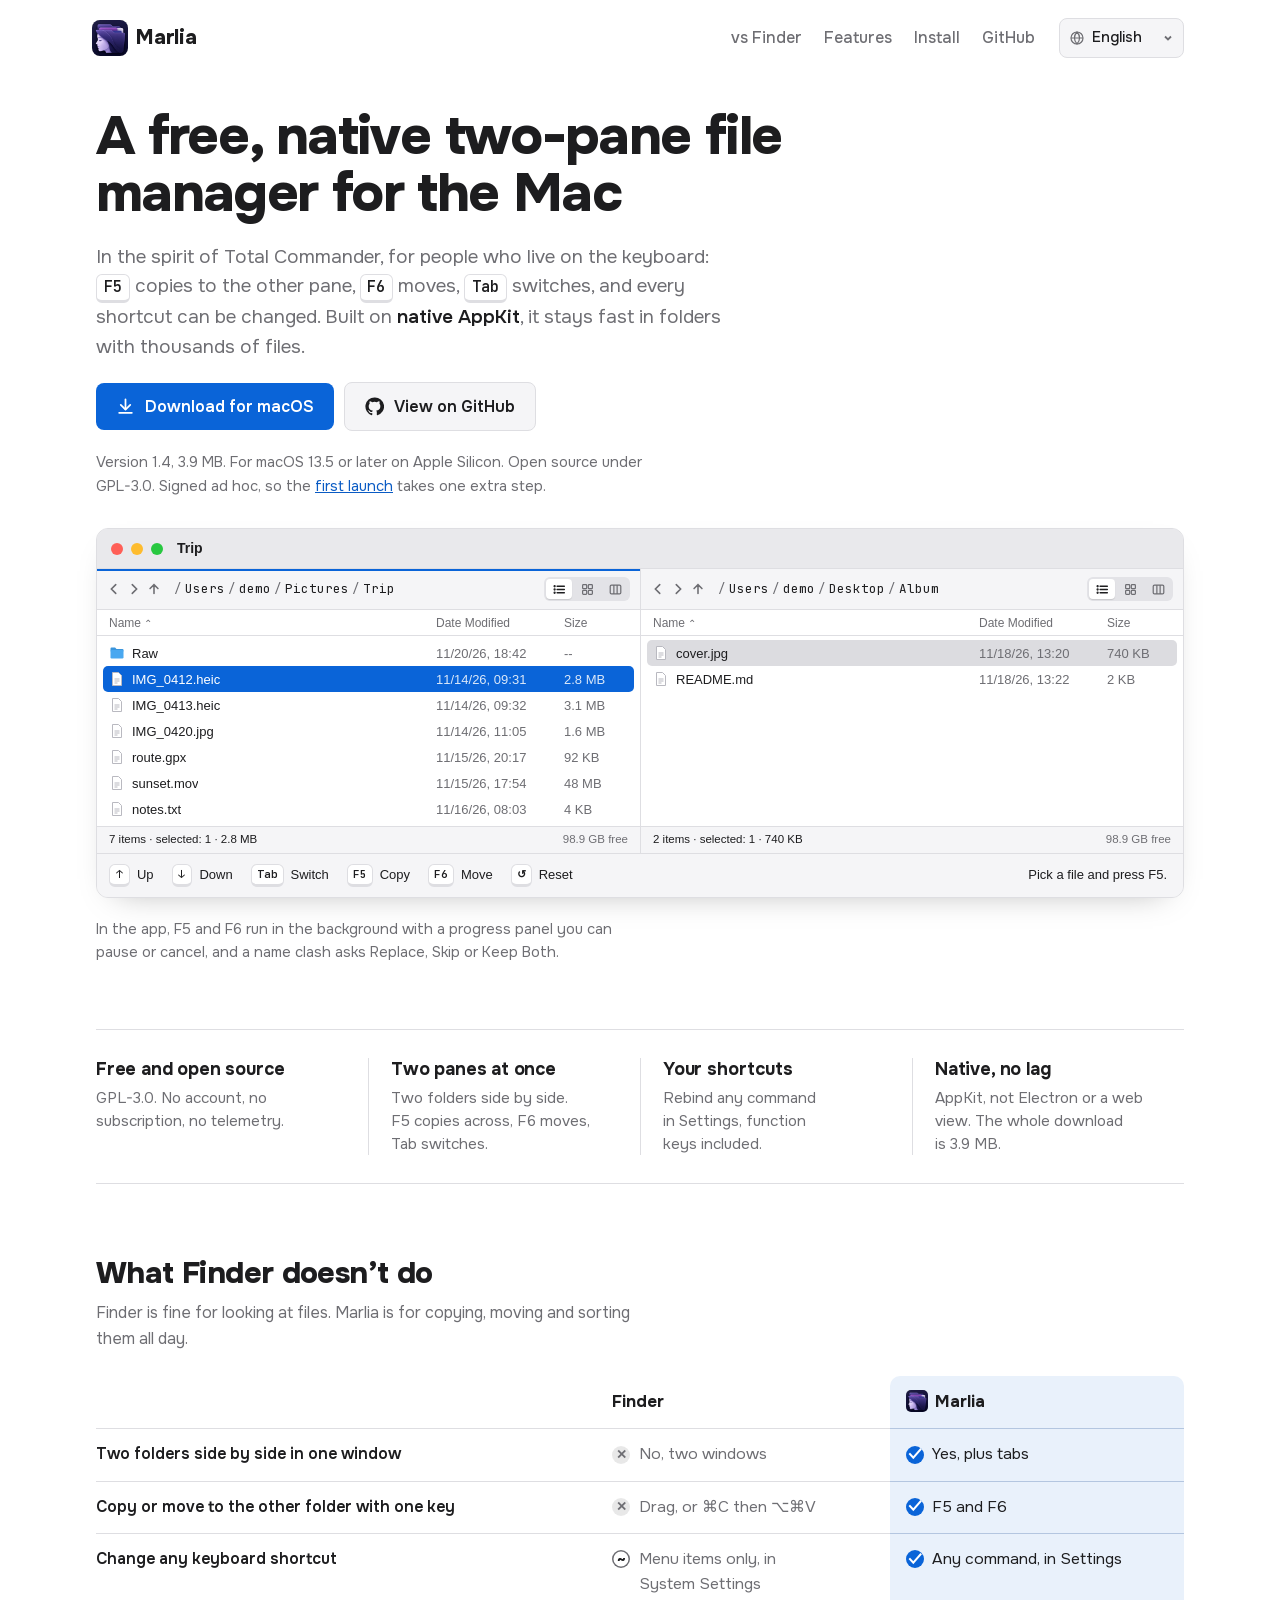
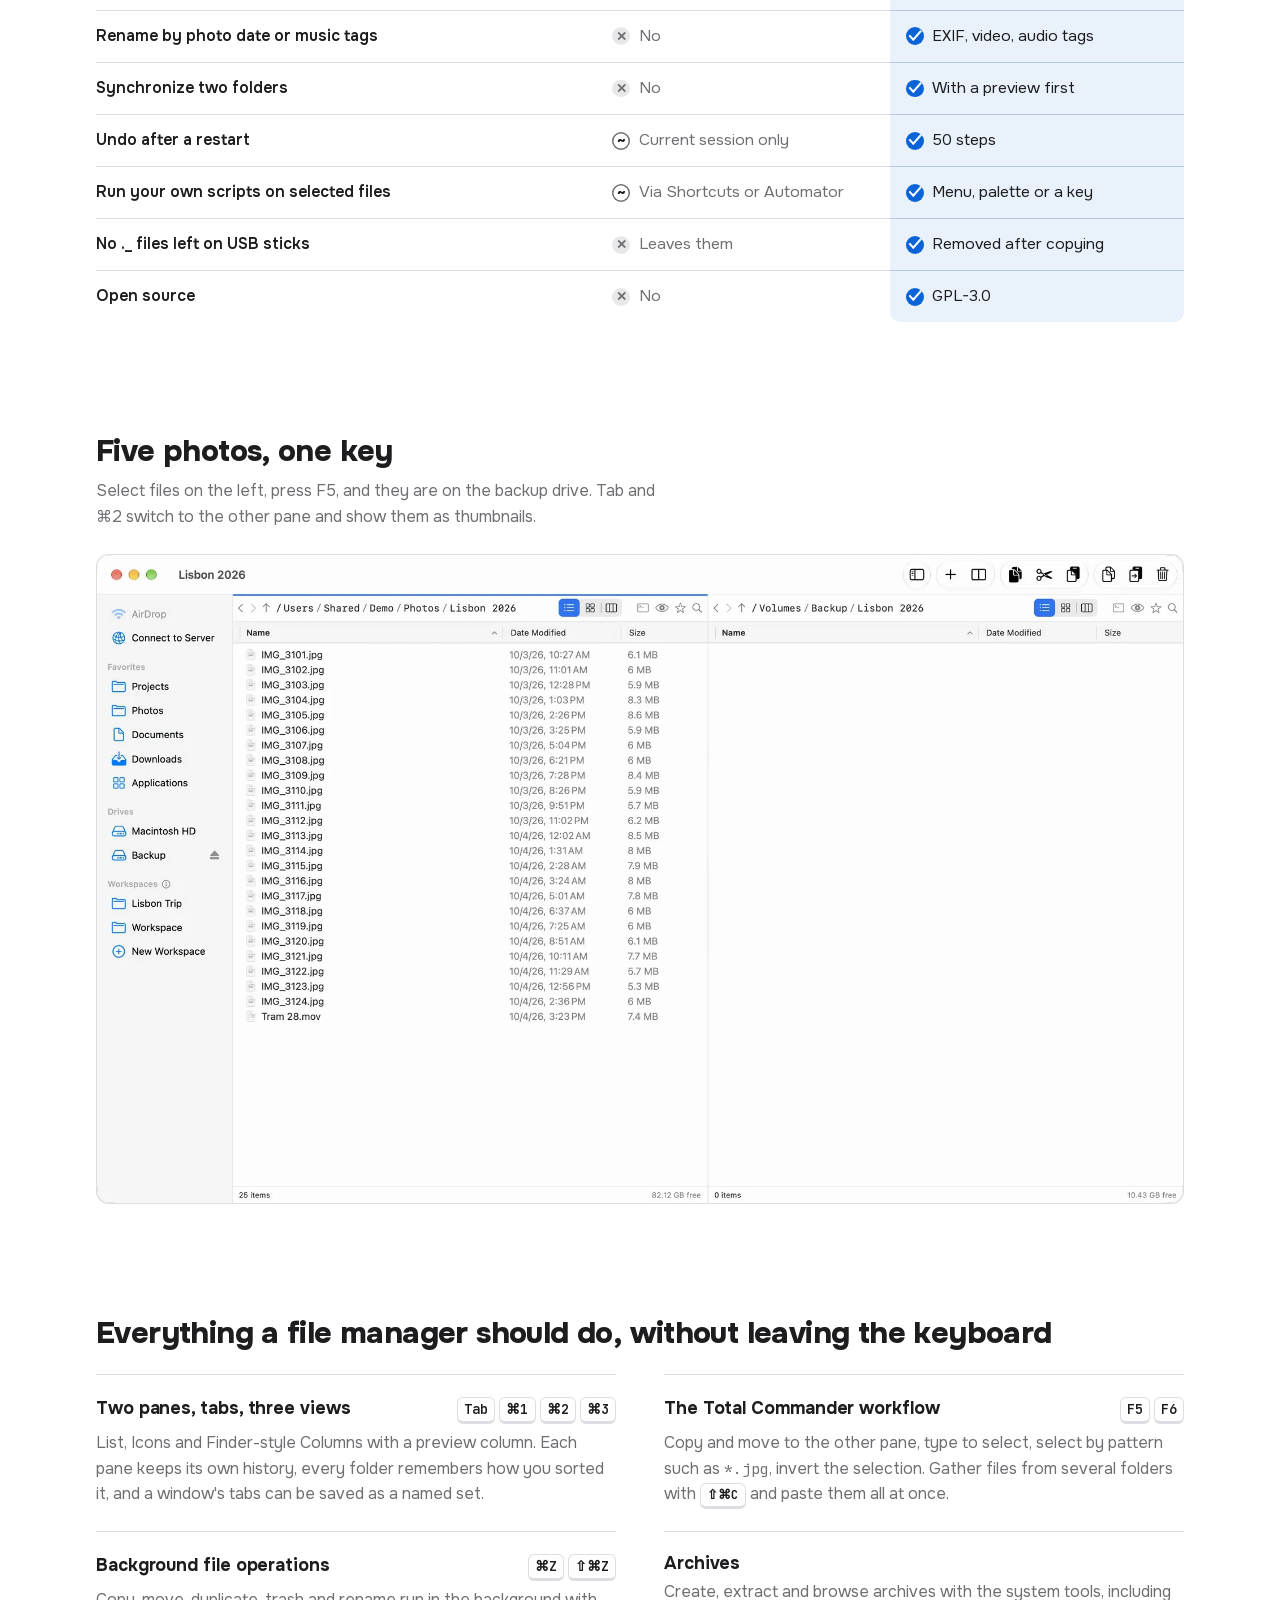
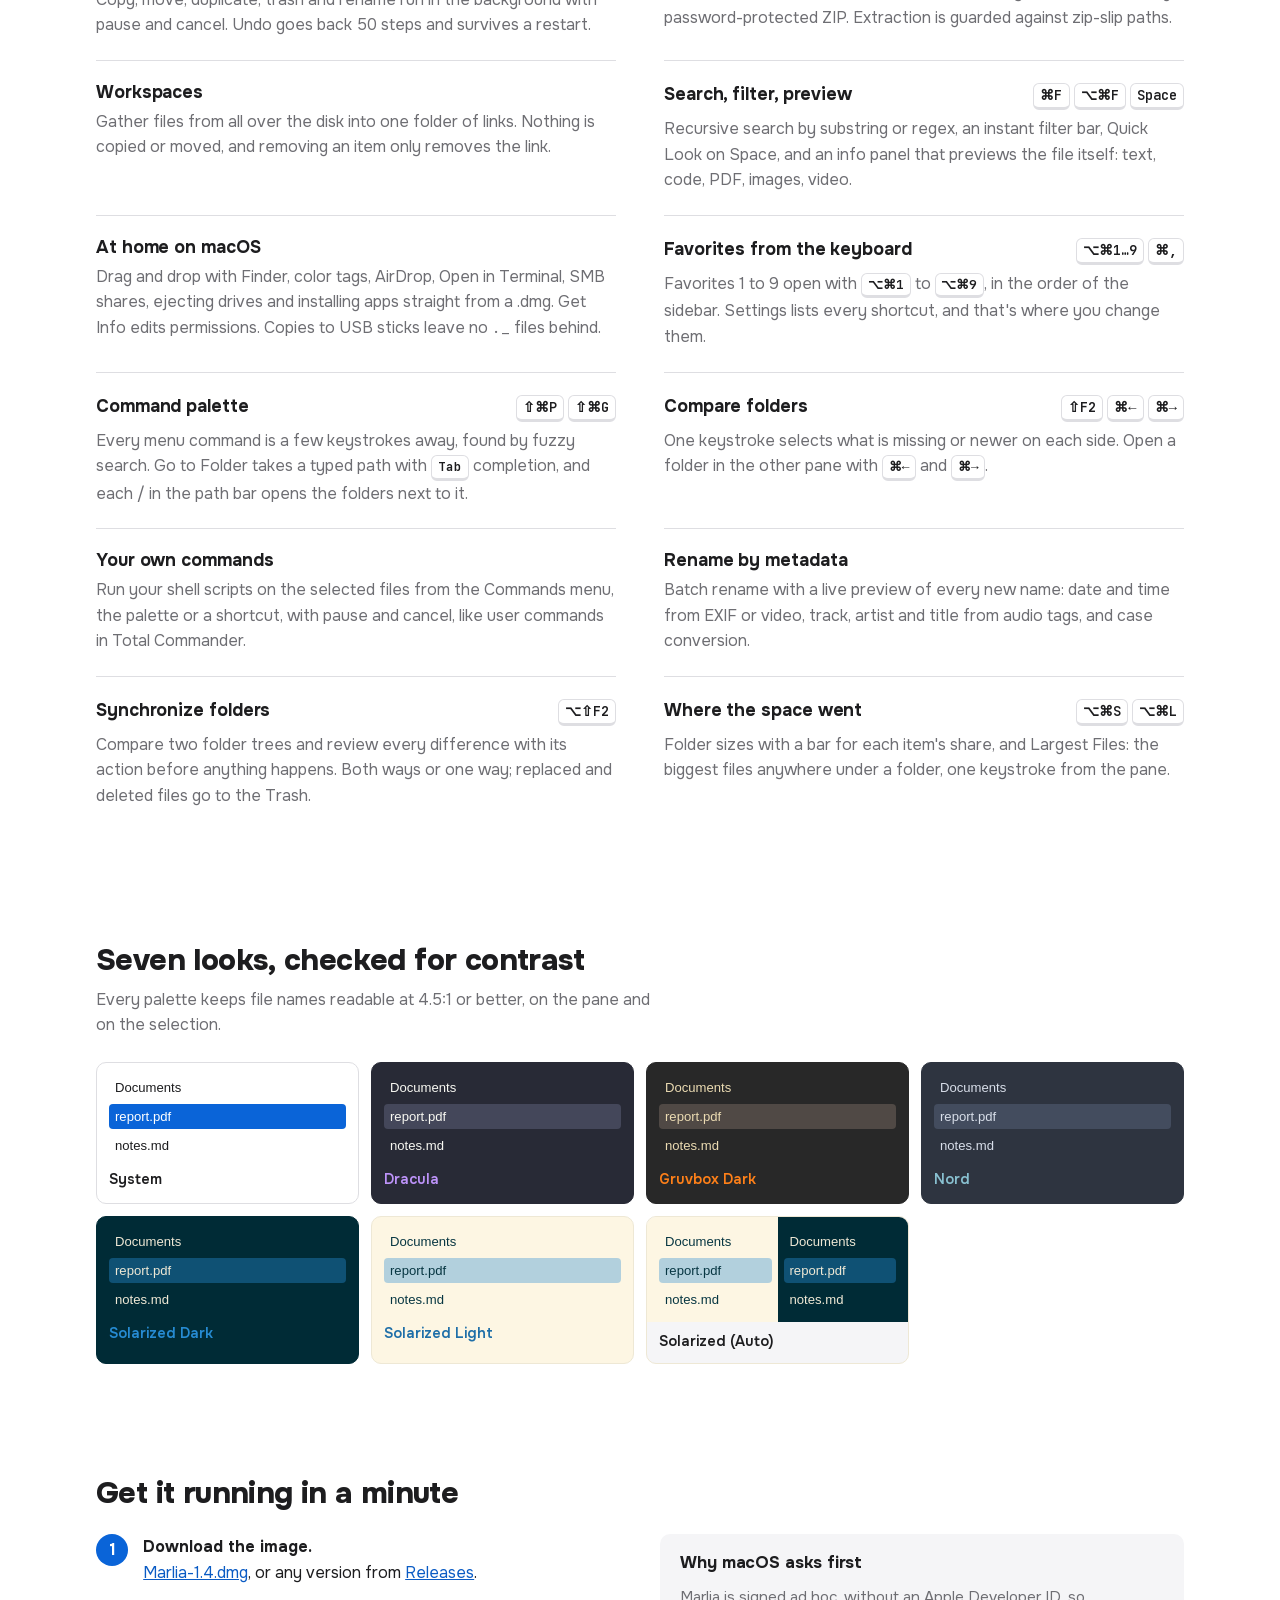
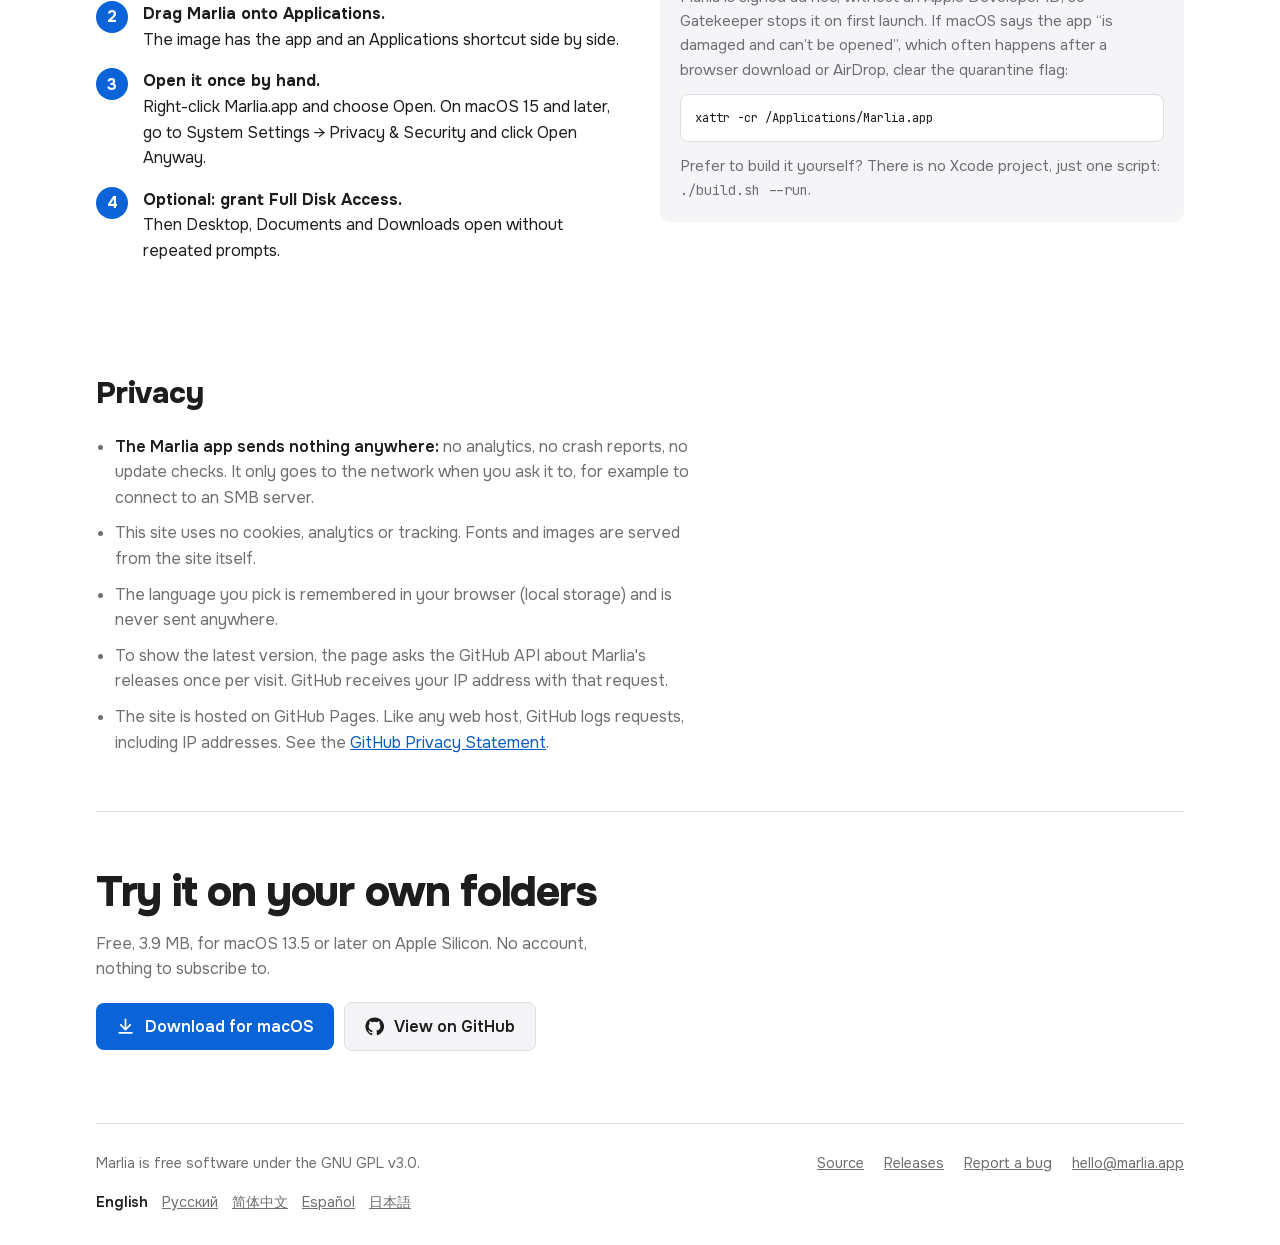
==== commit 23a4845e: "landing: meta description, favorites card, Solarized (Auto) swatch - meta/og/twitter/JSON-LD descrip" ====
--- a/docs/index.html
+++ b/docs/index.html
@@ -5,7 +5,7 @@
 <meta name="viewport" content="width=device-width, initial-scale=1, viewport-fit=cover">
 <!-- seo:start (generated per language by site/build.py) -->
 <title>Marlia: free two-pane file manager for Mac, in the spirit of Total Commander</title>
-<meta name="description" content="Free, open-source two-pane file manager for macOS. F5 copies, F6 moves, Tab switches panes. Native AppKit, tabs, archives, workspaces and themes. Apple Silicon, macOS 13.5+.">
+<meta name="description" content="Free, open-source two-pane file manager for Mac. F5 copies, F6 moves, and any shortcut can be rebound. Native AppKit, no lag.">
 <link rel="canonical" href="https://marlia.app/">
 <link rel="alternate" hreflang="en" href="https://marlia.app/">
 <link rel="alternate" hreflang="ru" href="https://marlia.app/ru/">
@@ -17,15 +17,15 @@
 <meta property="og:site_name" content="Marlia">
 <meta property="og:locale" content="en_US">
 <meta property="og:title" content="Marlia: free two-pane file manager for Mac, in the spirit of Total Commander">
-<meta property="og:description" content="Free, open-source two-pane file manager for macOS. F5 copies, F6 moves, Tab switches panes. Native AppKit, tabs, archives, workspaces and themes. Apple Silicon, macOS 13.5+.">
+<meta property="og:description" content="Free, open-source two-pane file manager for Mac. F5 copies, F6 moves, and any shortcut can be rebound. Native AppKit, no lag.">
 <meta property="og:url" content="https://marlia.app/">
 <meta property="og:image" content="https://marlia.app/media/og.jpg">
 <meta property="og:image:width" content="1200">
 <meta property="og:image:height" content="717">
 <meta name="twitter:card" content="summary_large_image">
 <meta name="twitter:title" content="Marlia: free two-pane file manager for Mac, in the spirit of Total Commander">
-<meta name="twitter:description" content="Free, open-source two-pane file manager for macOS. F5 copies, F6 moves, Tab switches panes. Native AppKit, tabs, archives, workspaces and themes. Apple Silicon, macOS 13.5+.">
-<script type="application/ld+json">{"@context": "https://schema.org", "@type": "SoftwareApplication", "name": "Marlia", "url": "https://marlia.app/", "description": "Free, open-source two-pane file manager for macOS. F5 copies, F6 moves, Tab switches panes. Native AppKit, tabs, archives, workspaces and themes. Apple Silicon, macOS 13.5+.", "inLanguage": "en", "applicationCategory": "UtilitiesApplication", "applicationSubCategory": "File manager", "operatingSystem": "macOS 13.5 or later", "processorRequirements": "Apple Silicon (arm64)", "softwareVersion": "1.4", "downloadUrl": "https://github.com/lex1142/marlia/releases/download/v1.4/Marlia-1.4.dmg", "fileSize": "3.9 MB", "isAccessibleForFree": true, "offers": {"@type": "Offer", "price": "0", "priceCurrency": "USD"}, "license": "https://www.gnu.org/licenses/gpl-3.0.html", "image": "https://marlia.app/media/og.jpg", "screenshot": "https://marlia.app/media/hero-light.webp", "sameAs": ["https://github.com/lex1142/marlia"]}</script>
+<meta name="twitter:description" content="Free, open-source two-pane file manager for Mac. F5 copies, F6 moves, and any shortcut can be rebound. Native AppKit, no lag.">
+<script type="application/ld+json">{"@context": "https://schema.org", "@type": "SoftwareApplication", "name": "Marlia", "url": "https://marlia.app/", "description": "Free, open-source two-pane file manager for Mac. F5 copies, F6 moves, and any shortcut can be rebound. Native AppKit, no lag.", "inLanguage": "en", "applicationCategory": "UtilitiesApplication", "applicationSubCategory": "File manager", "operatingSystem": "macOS 13.5 or later", "processorRequirements": "Apple Silicon (arm64)", "softwareVersion": "1.4", "downloadUrl": "https://github.com/lex1142/marlia/releases/download/v1.4/Marlia-1.4.dmg", "fileSize": "3.9 MB", "isAccessibleForFree": true, "offers": {"@type": "Offer", "price": "0", "priceCurrency": "USD"}, "license": "https://www.gnu.org/licenses/gpl-3.0.html", "image": "https://marlia.app/media/og.jpg", "screenshot": "https://marlia.app/media/hero-light.webp", "sameAs": ["https://github.com/lex1142/marlia"]}</script>
 <script>(function(){try{if(localStorage.getItem("marlia.lang"))return;}catch(e){return;}var L=["ru", "zh", "es", "ja"],p=navigator.languages&&navigator.languages.length?navigator.languages:[navigator.language||""];for(var i=0;i<p.length;i++){var c=String(p[i]).toLowerCase().split("-")[0];if(c==="en")return;if(L.indexOf(c)>=0){location.replace(c+"/"+location.hash);return;}}})();</script>
 <!-- seo:end -->
 <meta name="theme-color" content="#ffffff" media="(prefers-color-scheme: light)">
@@ -444,11 +444,17 @@
   display: grid;
   gap: 4px;
   border: 1px solid var(--line);
+  align-content: start;
 }
 .theme .row { padding: 2px 6px; border-radius: 4px; white-space: nowrap; overflow: hidden; text-overflow: ellipsis; }
 .theme .label { margin-top: 6px; font-family: var(--f-body); font-weight: 600; font-size: 0.9rem; }
 .theme-system { background: var(--m-pane); color: var(--m-text); }
 .theme-system .sel { background: var(--m-sel); color: var(--m-sel-text); }
+/* Solarized (Auto) switches with the system: shown as its light and dark palettes side by side. */
+.theme-split { padding: 0; overflow: hidden; grid-template-columns: 1fr 1fr; gap: 0; background: var(--surface); }
+.theme-split .half { padding: 12px 6px 10px 12px; display: grid; gap: 4px; min-width: 0; }
+.theme-split .half + .half { padding: 12px 12px 10px 6px; }
+.theme-split .label { grid-column: 1 / -1; margin: 0; padding: 8px 12px 10px; color: var(--ink); }
 
 /* ---------- install ---------- */
 .install { display: grid; grid-template-columns: minmax(0, 1fr) minmax(0, 1fr); gap: 40px; align-items: start; }
@@ -521,6 +527,7 @@
   .m-head, .m-row { grid-template-columns: minmax(0, 1fr) 64px; }
   .m-head .d, .m-row .d { display: none; }
   .demo-log { margin-left: 0; width: 100%; padding: 2px 6px 4px; }
+  .theme-split { grid-column: 1 / -1; }
 }
 @media (max-width: 560px) {
   .hero { padding-top: 24px; }
@@ -724,7 +731,7 @@
         <div class="feature"><h3 data-t="ft5h">Workspaces</h3><p data-h="ft5p">Gather files from all over the disk into one folder of links. Nothing is copied or moved, and removing an item only removes the link.</p></div>
         <div class="feature"><h3 data-t="ft6h">Search, filter, preview</h3><span class="tag"><kbd>⌘F</kbd><kbd>⌥⌘F</kbd><kbd>Space</kbd></span><p data-h="ft6p">Recursive search by substring or regex, an instant filter bar, Quick Look on Space, and an info panel that previews the file itself: text, code, PDF, images, video.</p></div>
         <div class="feature"><h3 data-t="ft7h">At home on macOS</h3><p data-h="ft7p">Drag and drop with Finder, color tags, AirDrop, Open in Terminal, SMB shares, ejecting drives and installing apps straight from a .dmg. Get Info edits permissions. Copies to USB sticks leave no <code>._</code> files behind.</p></div>
-        <div class="feature"><h3 data-t="ft8h">Your shortcuts</h3><span class="tag"><kbd>⌘,</kbd><kbd>⌘?</kbd></span><p data-h="ft8p">Every binding can be changed in Settings. Favorites 1 to 9 are on <kbd>⌥⌘1</kbd> to <kbd>⌥⌘9</kbd>, and the full list lives in Help.</p></div>
+        <div class="feature"><h3 data-t="ft8h">Favorites from the keyboard</h3><span class="tag"><kbd>⌥⌘1…9</kbd><kbd>⌘,</kbd></span><p data-h="ft8p">Favorites 1 to 9 open with <kbd>⌥⌘1</kbd> to <kbd>⌥⌘9</kbd>, in the order of the sidebar. Settings lists every shortcut, and that's where you change them.</p></div>
         <div class="feature"><h3 data-t="ft9h">Command palette</h3><span class="tag"><kbd>⇧⌘P</kbd><kbd>⇧⌘G</kbd></span><p data-h="ft9p">Every menu command is a few keystrokes away, found by fuzzy search. Go to Folder takes a typed path with <kbd>Tab</kbd> completion, and each / in the path bar opens the folders next to it.</p></div>
         <div class="feature"><h3 data-t="ft10h">Compare folders</h3><span class="tag"><kbd>⇧F2</kbd><kbd>⌘←</kbd><kbd>⌘→</kbd></span><p data-h="ft10p">One keystroke selects what is missing or newer on each side. Open a folder in the other pane with <kbd>⌘←</kbd> and <kbd>⌘→</kbd>.</p></div>
         <div class="feature"><h3 data-t="ft11h">Your own commands</h3><p data-h="ft11p">Run your shell scripts on the selected files from the Commands menu, the palette or a shortcut, with pause and cancel, like user commands in Total Commander.</p></div>
@@ -746,7 +753,7 @@
         <div class="theme" style="background:#2e3440;color:#d8dee9;border-color:#2e3440"><div class="row">Documents</div><div class="row" style="background:#434c5e">report.pdf</div><div class="row">notes.md</div><div class="label" style="color:#88c0d0">Nord</div></div>
         <div class="theme" style="background:#002b36;color:#eee8d5;border-color:#002b36"><div class="row">Documents</div><div class="row" style="background:rgba(38,139,210,.4)">report.pdf</div><div class="row">notes.md</div><div class="label" style="color:#268bd2">Solarized Dark</div></div>
         <div class="theme" style="background:#fdf6e3;color:#073642;border-color:#eee8d5"><div class="row">Documents</div><div class="row" style="background:rgba(38,139,210,.35)">report.pdf</div><div class="row">notes.md</div><div class="label" style="color:#1f6fa8">Solarized Light</div></div>
-        <div class="theme" style="background:linear-gradient(135deg,#fdf6e3 50%,#002b36 50%);color:#586e75;border-color:#eee8d5"><div class="row" style="background:rgba(253,246,227,.85)" data-t="th.auto1">follows the system</div><div class="row" style="background:rgba(38,139,210,.4);color:#073642">report.pdf</div><div class="row" style="background:rgba(0,43,54,.85);color:#eee8d5" data-t="th.auto2">light ↔ dark</div><div class="label" style="color:#268bd2;background:rgba(0,43,54,.85);padding:2px 6px;border-radius:4px;justify-self:start">Solarized (Auto)</div></div>
+        <div class="theme theme-split" style="border-color:#eee8d5"><div class="half" style="background:#fdf6e3;color:#073642"><div class="row">Documents</div><div class="row" style="background:rgba(38,139,210,.35)">report.pdf</div><div class="row">notes.md</div></div><div class="half" style="background:#002b36;color:#eee8d5"><div class="row">Documents</div><div class="row" style="background:rgba(38,139,210,.4)">report.pdf</div><div class="row">notes.md</div></div><div class="label">Solarized (Auto)</div></div>
       </div>
     </section>
 
@@ -811,7 +818,7 @@
 </div>
 
 <script type="application/json" id="i18n">
-{"en":{"nav.compare":"vs Finder","nav.features":"Features","nav.install":"Install","lang":"Language","hero.h1":"A free, native <span class=\"nw\">two-pane<\/span> file manager for the Mac","hero.lede":"In the spirit of Total Commander, for people who live on the keyboard: <kbd>F5<\/kbd> copies to the other pane, <kbd>F6<\/kbd> moves, <kbd>Tab<\/kbd> switches, and every shortcut can be changed. Built on <strong>native AppKit<\/strong>, it stays fast in folders with thousands of files.","hero.dl":"Download for macOS","hero.gh":"View on GitHub","hero.req":"Version {ver}, {size}. For macOS 13.5 or later on Apple Silicon.","hero.meta":"Open source under GPL-3.0. Signed ad hoc, so the <a href=\"#install\">first launch<\/a> takes one extra step.","hero.uiEn":"","pill.aria":"Why Marlia","f1b":"Free and open source","f1s":"GPL-3.0. No account, no subscription, no telemetry.","f2b":"Two panes at once","f2s":"Two folders side by side. F5 copies across, F6 moves, Tab switches.","f3b":"Your shortcuts","f3s":"Rebind any command in Settings, function keys included.","f4b":"Native, no lag","f4s":"AppKit, not Electron or a web view. The whole download is {size}.","demo.aria":"Interactive demo. Arrow keys select, Tab switches panes, F5 copies, F6 moves, Esc lets Tab leave the demo.","k.up":"Up","k.down":"Down","k.switch":"Switch","k.copy":"Copy","k.move":"Move","k.reset":"Reset","demo.hint":"In the app, F5 and F6 run in the background with a progress panel you can pause or cancel, and a name clash asks Replace, Skip or Keep Both.","log.ready":"Pick a file and press F5.","log.L":"Active pane: left.","log.R":"Active pane: right.","log.copied":"Copied {n} to {p}.","log.moved":"Moved {n} to {p}.","log.kept":"{n} already exists there, kept both as {m}.","log.pick":"Pick a file first. Folders stay put in this demo.","cmp.h2":"What Finder doesn’t do","cmp.p":"Finder is fine for looking at files. Marlia is for copying, moving and sorting them all day.","cmp.r1":"Two folders side by side in one window","cmp.r1f":"No, two windows","cmp.r1m":"Yes, plus tabs","cmp.r2":"Copy or move to the other folder with one key","cmp.r2f":"Drag, or ⌘C then ⌥⌘V","cmp.r2m":"F5 and F6","cmp.r3":"Change any keyboard shortcut","cmp.r3f":"Menu items only, in System Settings","cmp.r3m":"Any command, in Settings","cmp.r4":"Rename by photo date or music tags","cmp.r4f":"No","cmp.r4m":"EXIF, video, audio tags","cmp.r5":"Synchronize two folders","cmp.r5f":"No","cmp.r5m":"With a preview first","cmp.r6":"Undo after a restart","cmp.r6f":"Current session only","cmp.r6m":"50 steps","cmp.r7":"Run your own scripts on selected files","cmp.r7f":"Via Shortcuts or Automator","cmp.r7m":"Menu, palette or a key","cmp.r8":"No ._ files left on USB sticks","cmp.r8f":"Leaves them","cmp.r8m":"Removed after copying","cmp.r9":"Open source","cmp.r9f":"No","cmp.r9m":"GPL-3.0","feat.h2":"Everything a file manager should do, without leaving the keyboard","ft1h":"Two panes, tabs, three views","ft1p":"List, Icons and Finder-style Columns with a preview column. Each pane keeps its own history, every folder remembers how you sorted it, and a window's tabs can be saved as a named set.","ft2h":"The Total Commander workflow","ft2p":"Copy and move to the other pane, type to select, select by pattern such as <code>*.jpg<\/code>, invert the selection. Gather files from several folders with <kbd>⇧⌘C<\/kbd> and paste them all at once.","ft3h":"Background file operations","ft3p":"Copy, move, duplicate, trash and rename run in the background with pause and cancel. Undo goes back 50 steps and survives a restart.","ft4h":"Archives","ft4p":"Create, extract and browse archives with the system tools, including password-protected ZIP. Extraction is guarded against zip-slip paths.","ft5h":"Workspaces","ft5p":"Gather files from all over the disk into one folder of links. Nothing is copied or moved, and removing an item only removes the link.","ft6h":"Search, filter, preview","ft6p":"Recursive search by substring or regex, an instant filter bar, Quick Look on Space, and an info panel that previews the file itself: text, code, PDF, images, video.","ft7h":"At home on macOS","ft7p":"Drag and drop with Finder, color tags, AirDrop, Open in Terminal, SMB shares, ejecting drives and installing apps straight from a .dmg. Get Info edits permissions. Copies to USB sticks leave no <code>._<\/code> files behind.","ft8h":"Your shortcuts","ft8p":"Every binding can be changed in Settings. Favorites 1 to 9 are on <kbd>⌥⌘1<\/kbd> to <kbd>⌥⌘9<\/kbd>, and the full list lives in Help.","ft9h":"Command palette","ft9p":"Every menu command is a few keystrokes away, found by fuzzy search. Go to Folder takes a typed path with <kbd>Tab<\/kbd> completion, and each / in the path bar opens the folders next to it.","ft10h":"Compare folders","ft10p":"One keystroke selects what is missing or newer on each side. Open a folder in the other pane with <kbd>⌘←<\/kbd> and <kbd>⌘→<\/kbd>.","ft11h":"Your own commands","ft11p":"Run your shell scripts on the selected files from the Commands menu, the palette or a shortcut, with pause and cancel, like user commands in Total Commander.","ft12h":"Rename by metadata","ft12p":"Batch rename with a live preview of every new name: date and time from EXIF or video, track, artist and title from audio tags, and case conversion.","ft13h":"Synchronize folders","ft13p":"Compare two folder trees and review every difference with its action before anything happens. Both ways or one way; replaced and deleted files go to the Trash.","ft14h":"Where the space went","ft14p":"Folder sizes with a bar for each item's share, and Largest Files: the biggest files anywhere under a folder, one keystroke from the pane.","th.h2":"Seven looks, checked for contrast","th.p":"Every palette keeps file names readable at 4.5:1 or better, on the pane and on the selection.","th.system":"System","th.auto1":"follows the system","th.auto2":"light ↔ dark","in.h2":"Get it running in a minute","s1b":"Download the image.","s1t":"{DMG}, or any version from {REL}.","s2b":"Drag Marlia onto Applications.","s2t":"The image has the app and an Applications shortcut side by side.","s3b":"Open it once by hand.","s3t":"Right-click Marlia.app and choose Open. On macOS 15 and later, go to System Settings → Privacy & Security and click Open Anyway.","s4b":"Optional: grant Full Disk Access.","s4t":"Then Desktop, Documents and Downloads open without repeated prompts.","note.h":"Why macOS asks first","note.p1":"Marlia is signed ad hoc, without an Apple Developer ID, so Gatekeeper stops it on first launch. If macOS says the app “is damaged and can’t be opened”, which often happens after a browser download or AirDrop, clear the quarantine flag:","note.p2":"Prefer to build it yourself? There is no Xcode project, just one script: <code>./build.sh --run<\/code>.","foot.lic":"Marlia is free software under the GNU GPL v3.0.","foot.src":"Source","foot.rel":"Releases","foot.bug":"Report a bug","end.h2":"Try it on your own folders","end.p":"Free, {size}, for macOS 13.5 or later on Apple Silicon. No account, nothing to subscribe to.","tour.h2":"Five photos, one key","tour.p":"Select files on the left, press F5, and they are on the backup drive. Tab and ⌘2 switch to the other pane and show them as thumbnails.","tour.aria":"Video: five photos are selected and copied to a backup drive with F5, then shown as thumbnails.","priv.h2":"Privacy","priv.1":"<strong>The Marlia app sends nothing anywhere:<\/strong> no analytics, no crash reports, no update checks. It only goes to the network when you ask it to, for example to connect to an SMB server.","priv.2":"This site uses no cookies, analytics or tracking. Fonts and images are served from the site itself.","priv.3":"The language you pick is remembered in your browser (local storage) and is never sent anywhere.","priv.4":"To show the latest version, the page asks the GitHub API about Marlia's releases once per visit. GitHub receives your IP address with that request.","priv.5":"The site is hosted on GitHub Pages. Like any web host, GitHub logs requests, including IP addresses. See the <a href=\"https://docs.github.com/en/site-policy/privacy-policies/github-general-privacy-statement\" target=\"_blank\" rel=\"noopener\">GitHub Privacy Statement<\/a>.","meta.title":"Marlia: free two-pane file manager for Mac, in the spirit of Total Commander","meta.desc":"Free, open-source two-pane file manager for macOS. F5 copies, F6 moves, Tab switches panes. Native AppKit, tabs, archives, workspaces and themes. Apple Silicon, macOS 13.5+.","langs":"Languages"}}
+{"en":{"nav.compare":"vs Finder","nav.features":"Features","nav.install":"Install","lang":"Language","hero.h1":"A free, native <span class=\"nw\">two-pane<\/span> file manager for the Mac","hero.lede":"In the spirit of Total Commander, for people who live on the keyboard: <kbd>F5<\/kbd> copies to the other pane, <kbd>F6<\/kbd> moves, <kbd>Tab<\/kbd> switches, and every shortcut can be changed. Built on <strong>native AppKit<\/strong>, it stays fast in folders with thousands of files.","hero.dl":"Download for macOS","hero.gh":"View on GitHub","hero.req":"Version {ver}, {size}. For macOS 13.5 or later on Apple Silicon.","hero.meta":"Open source under GPL-3.0. Signed ad hoc, so the <a href=\"#install\">first launch<\/a> takes one extra step.","hero.uiEn":"","pill.aria":"Why Marlia","f1b":"Free and open source","f1s":"GPL-3.0. No account, no subscription, no telemetry.","f2b":"Two panes at once","f2s":"Two folders side by side. F5 copies across, F6 moves, Tab switches.","f3b":"Your shortcuts","f3s":"Rebind any command in Settings, function keys included.","f4b":"Native, no lag","f4s":"AppKit, not Electron or a web view. The whole download is {size}.","demo.aria":"Interactive demo. Arrow keys select, Tab switches panes, F5 copies, F6 moves, Esc lets Tab leave the demo.","k.up":"Up","k.down":"Down","k.switch":"Switch","k.copy":"Copy","k.move":"Move","k.reset":"Reset","demo.hint":"In the app, F5 and F6 run in the background with a progress panel you can pause or cancel, and a name clash asks Replace, Skip or Keep Both.","log.ready":"Pick a file and press F5.","log.L":"Active pane: left.","log.R":"Active pane: right.","log.copied":"Copied {n} to {p}.","log.moved":"Moved {n} to {p}.","log.kept":"{n} already exists there, kept both as {m}.","log.pick":"Pick a file first. Folders stay put in this demo.","cmp.h2":"What Finder doesn’t do","cmp.p":"Finder is fine for looking at files. Marlia is for copying, moving and sorting them all day.","cmp.r1":"Two folders side by side in one window","cmp.r1f":"No, two windows","cmp.r1m":"Yes, plus tabs","cmp.r2":"Copy or move to the other folder with one key","cmp.r2f":"Drag, or ⌘C then ⌥⌘V","cmp.r2m":"F5 and F6","cmp.r3":"Change any keyboard shortcut","cmp.r3f":"Menu items only, in System Settings","cmp.r3m":"Any command, in Settings","cmp.r4":"Rename by photo date or music tags","cmp.r4f":"No","cmp.r4m":"EXIF, video, audio tags","cmp.r5":"Synchronize two folders","cmp.r5f":"No","cmp.r5m":"With a preview first","cmp.r6":"Undo after a restart","cmp.r6f":"Current session only","cmp.r6m":"50 steps","cmp.r7":"Run your own scripts on selected files","cmp.r7f":"Via Shortcuts or Automator","cmp.r7m":"Menu, palette or a key","cmp.r8":"No ._ files left on USB sticks","cmp.r8f":"Leaves them","cmp.r8m":"Removed after copying","cmp.r9":"Open source","cmp.r9f":"No","cmp.r9m":"GPL-3.0","feat.h2":"Everything a file manager should do, without leaving the keyboard","ft1h":"Two panes, tabs, three views","ft1p":"List, Icons and Finder-style Columns with a preview column. Each pane keeps its own history, every folder remembers how you sorted it, and a window's tabs can be saved as a named set.","ft2h":"The Total Commander workflow","ft2p":"Copy and move to the other pane, type to select, select by pattern such as <code>*.jpg<\/code>, invert the selection. Gather files from several folders with <kbd>⇧⌘C<\/kbd> and paste them all at once.","ft3h":"Background file operations","ft3p":"Copy, move, duplicate, trash and rename run in the background with pause and cancel. Undo goes back 50 steps and survives a restart.","ft4h":"Archives","ft4p":"Create, extract and browse archives with the system tools, including password-protected ZIP. Extraction is guarded against zip-slip paths.","ft5h":"Workspaces","ft5p":"Gather files from all over the disk into one folder of links. Nothing is copied or moved, and removing an item only removes the link.","ft6h":"Search, filter, preview","ft6p":"Recursive search by substring or regex, an instant filter bar, Quick Look on Space, and an info panel that previews the file itself: text, code, PDF, images, video.","ft7h":"At home on macOS","ft7p":"Drag and drop with Finder, color tags, AirDrop, Open in Terminal, SMB shares, ejecting drives and installing apps straight from a .dmg. Get Info edits permissions. Copies to USB sticks leave no <code>._<\/code> files behind.","ft8h":"Favorites from the keyboard","ft8p":"Favorites 1 to 9 open with <kbd>⌥⌘1<\/kbd> to <kbd>⌥⌘9<\/kbd>, in the order of the sidebar. Settings lists every shortcut, and that's where you change them.","ft9h":"Command palette","ft9p":"Every menu command is a few keystrokes away, found by fuzzy search. Go to Folder takes a typed path with <kbd>Tab<\/kbd> completion, and each / in the path bar opens the folders next to it.","ft10h":"Compare folders","ft10p":"One keystroke selects what is missing or newer on each side. Open a folder in the other pane with <kbd>⌘←<\/kbd> and <kbd>⌘→<\/kbd>.","ft11h":"Your own commands","ft11p":"Run your shell scripts on the selected files from the Commands menu, the palette or a shortcut, with pause and cancel, like user commands in Total Commander.","ft12h":"Rename by metadata","ft12p":"Batch rename with a live preview of every new name: date and time from EXIF or video, track, artist and title from audio tags, and case conversion.","ft13h":"Synchronize folders","ft13p":"Compare two folder trees and review every difference with its action before anything happens. Both ways or one way; replaced and deleted files go to the Trash.","ft14h":"Where the space went","ft14p":"Folder sizes with a bar for each item's share, and Largest Files: the biggest files anywhere under a folder, one keystroke from the pane.","th.h2":"Seven looks, checked for contrast","th.p":"Every palette keeps file names readable at 4.5:1 or better, on the pane and on the selection.","th.system":"System","in.h2":"Get it running in a minute","s1b":"Download the image.","s1t":"{DMG}, or any version from {REL}.","s2b":"Drag Marlia onto Applications.","s2t":"The image has the app and an Applications shortcut side by side.","s3b":"Open it once by hand.","s3t":"Right-click Marlia.app and choose Open. On macOS 15 and later, go to System Settings → Privacy & Security and click Open Anyway.","s4b":"Optional: grant Full Disk Access.","s4t":"Then Desktop, Documents and Downloads open without repeated prompts.","note.h":"Why macOS asks first","note.p1":"Marlia is signed ad hoc, without an Apple Developer ID, so Gatekeeper stops it on first launch. If macOS says the app “is damaged and can’t be opened”, which often happens after a browser download or AirDrop, clear the quarantine flag:","note.p2":"Prefer to build it yourself? There is no Xcode project, just one script: <code>./build.sh --run<\/code>.","foot.lic":"Marlia is free software under the GNU GPL v3.0.","foot.src":"Source","foot.rel":"Releases","foot.bug":"Report a bug","end.h2":"Try it on your own folders","end.p":"Free, {size}, for macOS 13.5 or later on Apple Silicon. No account, nothing to subscribe to.","tour.h2":"Five photos, one key","tour.p":"Select files on the left, press F5, and they are on the backup drive. Tab and ⌘2 switch to the other pane and show them as thumbnails.","tour.aria":"Video: five photos are selected and copied to a backup drive with F5, then shown as thumbnails.","priv.h2":"Privacy","priv.1":"<strong>The Marlia app sends nothing anywhere:<\/strong> no analytics, no crash reports, no update checks. It only goes to the network when you ask it to, for example to connect to an SMB server.","priv.2":"This site uses no cookies, analytics or tracking. Fonts and images are served from the site itself.","priv.3":"The language you pick is remembered in your browser (local storage) and is never sent anywhere.","priv.4":"To show the latest version, the page asks the GitHub API about Marlia's releases once per visit. GitHub receives your IP address with that request.","priv.5":"The site is hosted on GitHub Pages. Like any web host, GitHub logs requests, including IP addresses. See the <a href=\"https://docs.github.com/en/site-policy/privacy-policies/github-general-privacy-statement\" target=\"_blank\" rel=\"noopener\">GitHub Privacy Statement<\/a>.","meta.title":"Marlia: free two-pane file manager for Mac, in the spirit of Total Commander","meta.desc":"Free, open-source two-pane file manager for Mac. F5 copies, F6 moves, and any shortcut can be rebound. Native AppKit, no lag.","langs":"Languages"}}
 </script>
 
 <script>
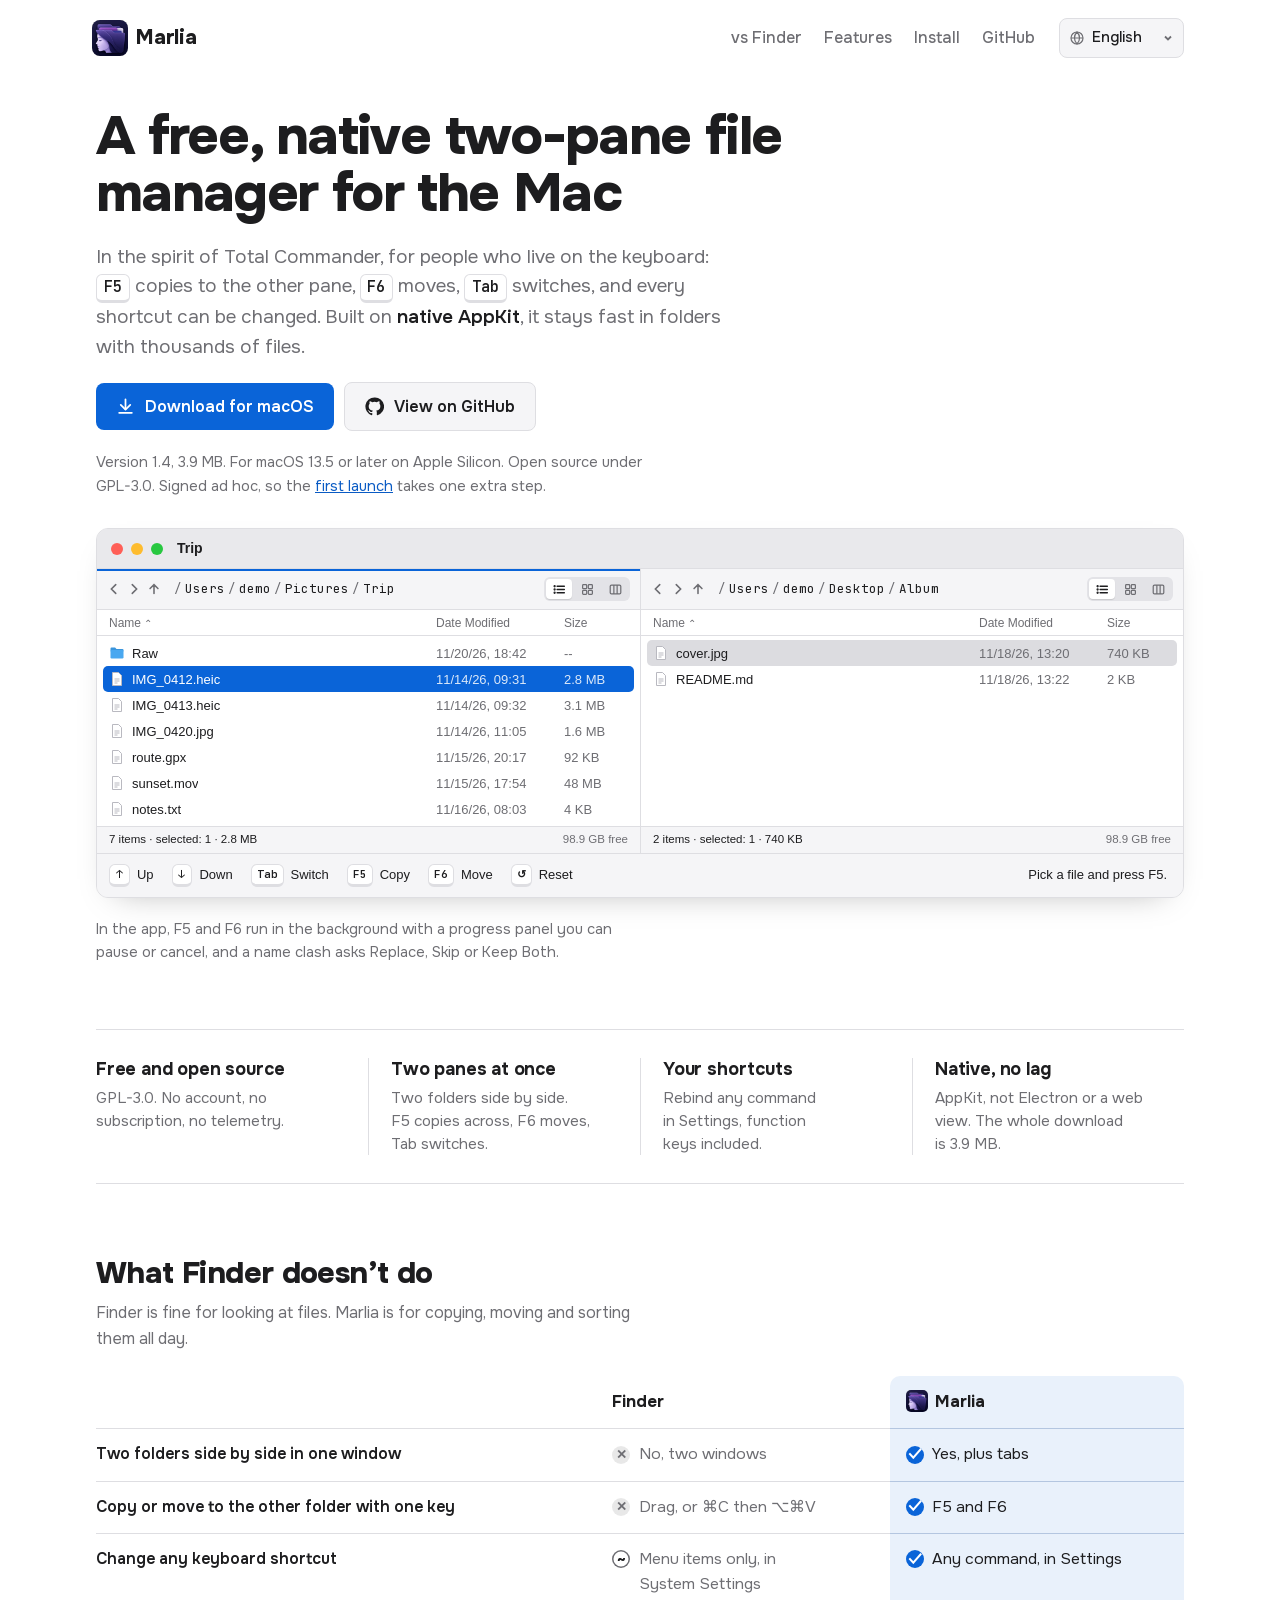
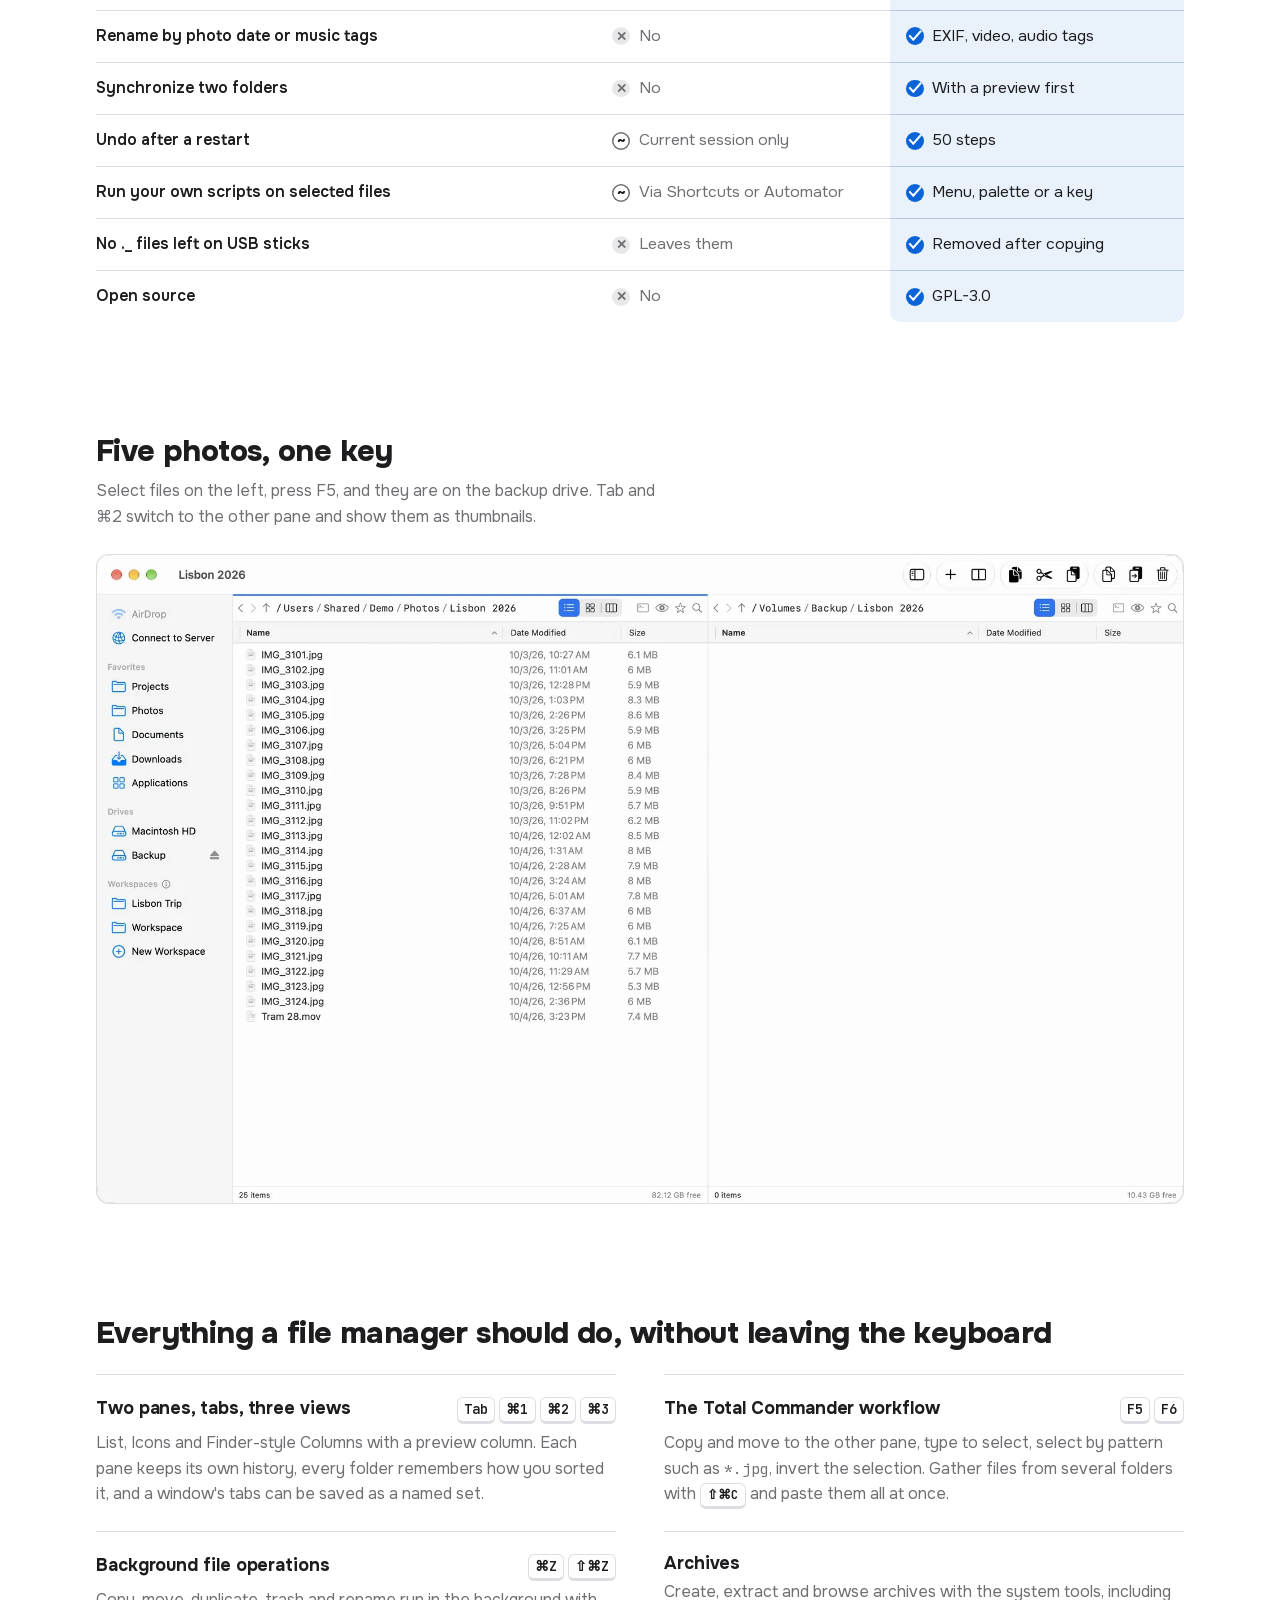
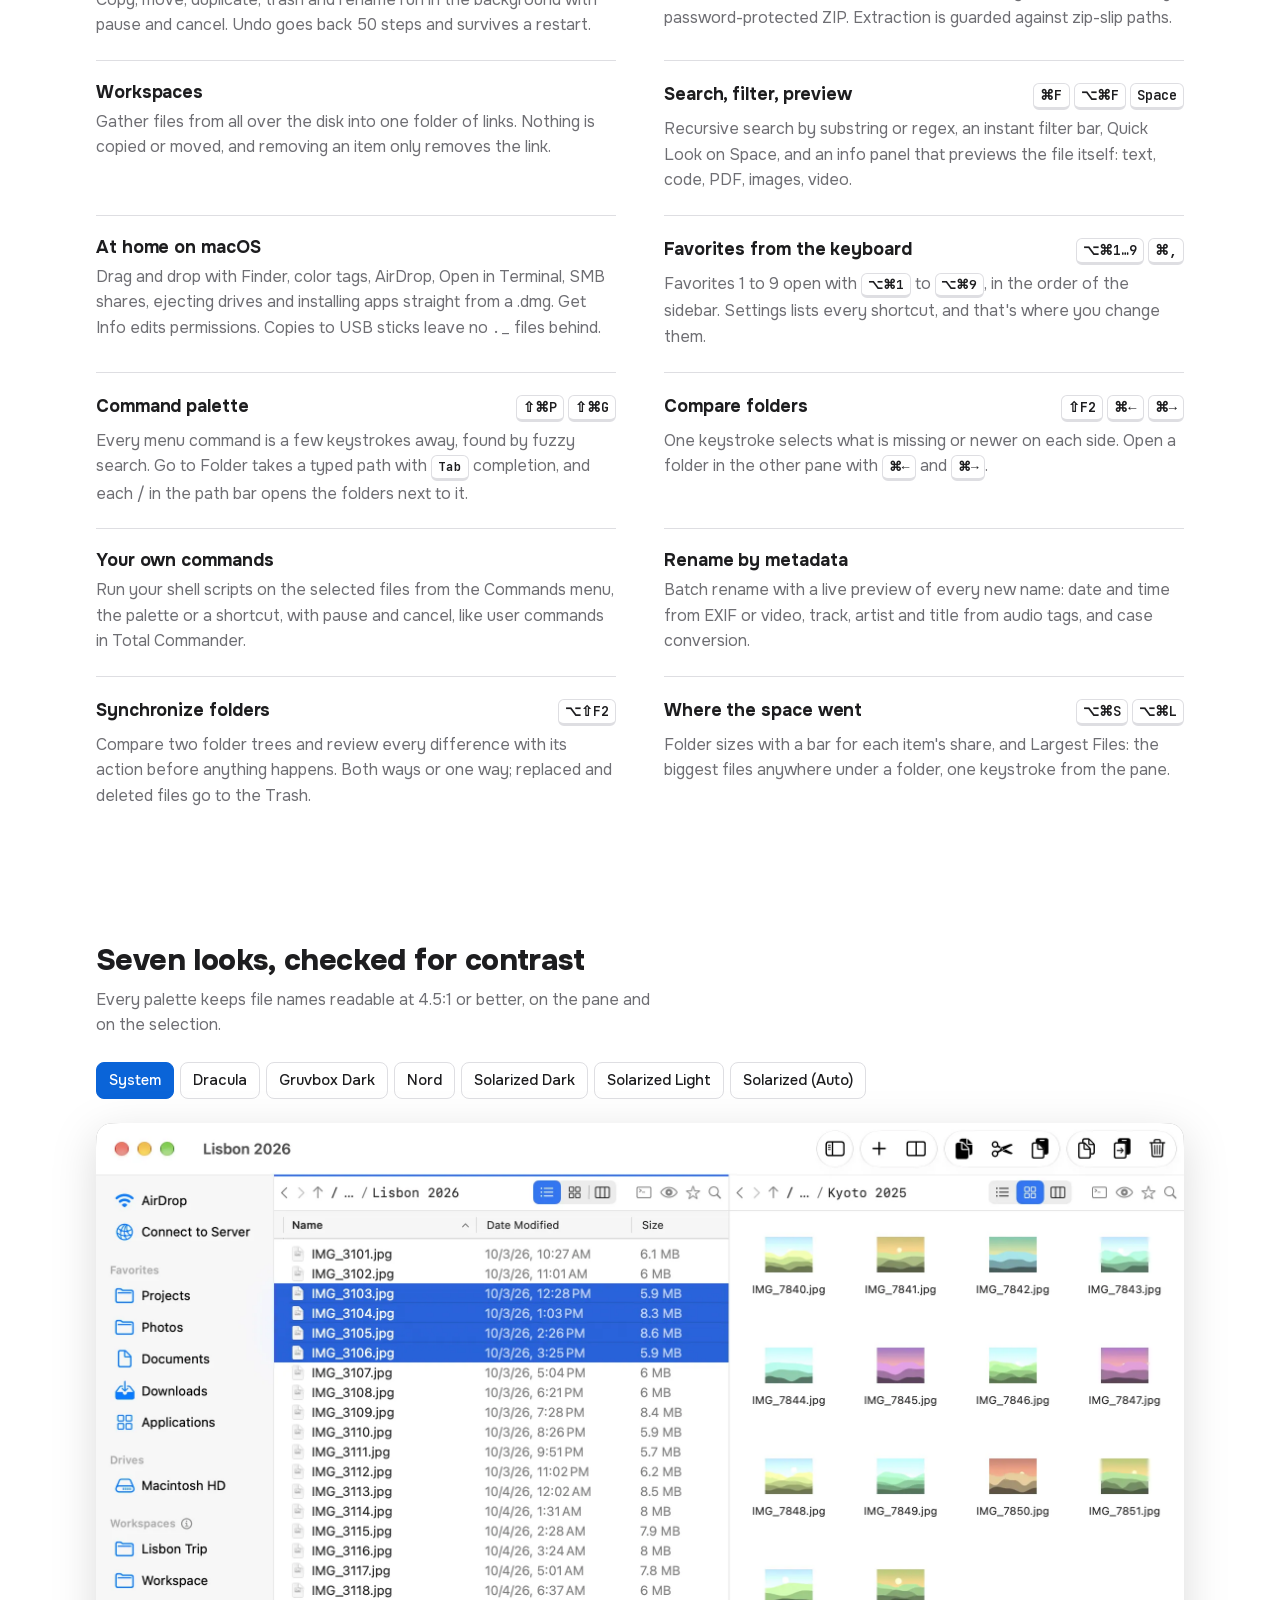
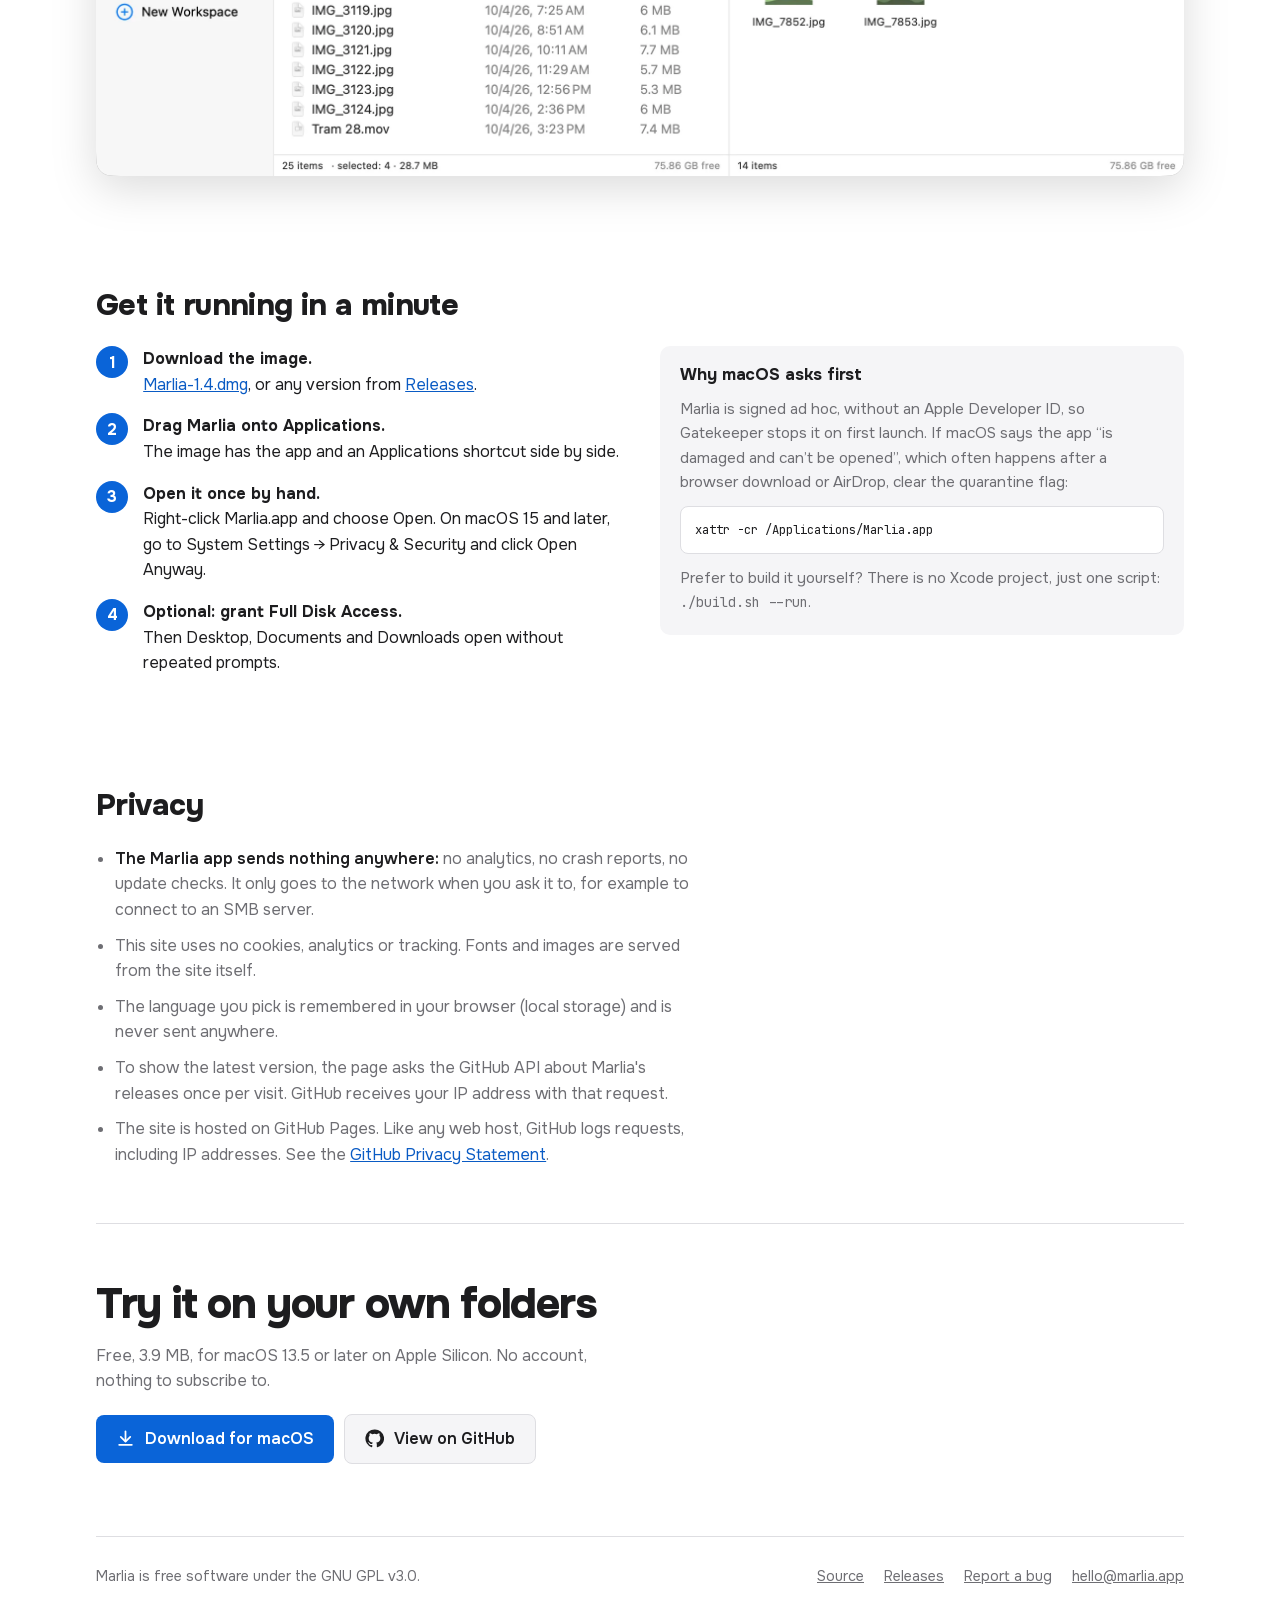
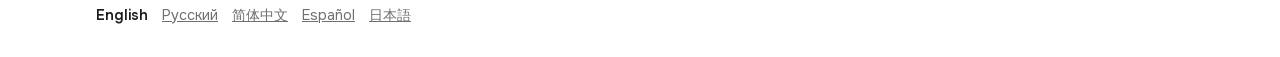
==== commit f08e1784: "landing: real screenshots of the seven themes The Themes section swaps its schematic tiles for one s" ====
--- a/docs/index.html
+++ b/docs/index.html
@@ -50,6 +50,8 @@
   --accent-ink: #ffffff;
   --sel-tint: color-mix(in srgb, var(--accent) 9%, var(--paper));
   --win-shadow: 0 12px 32px -20px rgba(0, 0, 0, 0.35);
+  /* the screenshot keeps the window's rounded transparent corners, so its shadow follows them */
+  --shot-shadow: drop-shadow(0 0 0.5px rgba(0, 0, 0, 0.35)) drop-shadow(0 12px 22px rgba(0, 0, 0, 0.14));
   --code-bg: #f5f5f7;
 
   /* replica of Marlia's System theme (follows the page's light/dark, like the app follows macOS) */
@@ -91,6 +93,7 @@
     --accent-text: #5aa2ff;
     --sel-tint: color-mix(in srgb, var(--accent) 24%, var(--paper));
     --win-shadow: none;
+    --shot-shadow: none;
     --code-bg: #2a2a2c;
     --m-pane: #1e1e1f;
     --m-chrome: #2a2a2c;
@@ -122,6 +125,7 @@
   --accent-text: #5aa2ff;
   --sel-tint: color-mix(in srgb, var(--accent) 24%, var(--paper));
   --win-shadow: none;
+  --shot-shadow: none;
   --code-bg: #2a2a2c;
   --m-pane: #1e1e1f;
   --m-chrome: #2a2a2c;
@@ -432,29 +436,23 @@
 .cmp .part::before { content: "~"; content: "~" / ""; color: var(--ink); box-shadow: inset 0 0 0 1.5px var(--muted); }
 
 /* ---------- themes ---------- */
-/* Seven equal cards, 4 + 3 (2 per row on a phone). Fixed columns rather than auto-fill, which
-   made them narrow enough to cut off the Auto card's text. These are samples of the app's
-   palettes, so they keep their own colours. */
-.themes { display: grid; grid-template-columns: repeat(4, minmax(0, 1fr)); gap: 12px; }
-.theme {
-  border-radius: 10px;
-  padding: 12px;
-  font-family: var(--f-ui);
-  font-size: 0.82rem;
-  display: grid;
-  gap: 4px;
+/* One real screenshot of the app and a picker of the seven themes; a pick swaps the picture
+   (it loads on demand). System and Solarized (Auto) follow the page's light/dark, as they
+   follow macOS in the app. */
+.theme-pick { display: flex; flex-wrap: wrap; gap: 6px; }
+.theme-pick button {
+  font: inherit; font-size: 0.92rem; font-weight: 500;
+  padding: 6px 12px;
+  border-radius: 8px;
   border: 1px solid var(--line);
-  align-content: start;
-}
-.theme .row { padding: 2px 6px; border-radius: 4px; white-space: nowrap; overflow: hidden; text-overflow: ellipsis; }
-.theme .label { margin-top: 6px; font-family: var(--f-body); font-weight: 600; font-size: 0.9rem; }
-.theme-system { background: var(--m-pane); color: var(--m-text); }
-.theme-system .sel { background: var(--m-sel); color: var(--m-sel-text); }
-/* Solarized (Auto) switches with the system: shown as its light and dark palettes side by side. */
-.theme-split { padding: 0; overflow: hidden; grid-template-columns: 1fr 1fr; gap: 0; background: var(--surface); }
-.theme-split .half { padding: 12px 6px 10px 12px; display: grid; gap: 4px; min-width: 0; }
-.theme-split .half + .half { padding: 12px 12px 10px 6px; }
-.theme-split .label { grid-column: 1 / -1; margin: 0; padding: 8px 12px 10px; color: var(--ink); }
+  background: var(--paper);
+  color: var(--ink);
+  cursor: pointer;
+}
+.theme-pick button:hover { border-color: var(--muted); }
+.theme-pick button[aria-pressed="true"] { background: var(--accent); border-color: var(--accent); color: var(--accent-ink); }
+.theme-shot { margin: 0; }
+.theme-shot img { width: 100%; height: auto; aspect-ratio: 2200 / 1320; vertical-align: top; filter: var(--shot-shadow); }
 
 /* ---------- install ---------- */
 .install { display: grid; grid-template-columns: minmax(0, 1fr) minmax(0, 1fr); gap: 40px; align-items: start; }
@@ -516,7 +514,6 @@
   .pillars { grid-template-columns: repeat(2, minmax(0, 1fr)); row-gap: 24px; }
   .pillar:nth-child(3) { padding-left: 0; border-left: 0; }
   .features { grid-template-columns: 1fr; }
-  .themes { grid-template-columns: repeat(2, minmax(0, 1fr)); }
   .install { grid-template-columns: 1fr; }
   .top nav { display: none; }
 }
@@ -527,7 +524,6 @@
   .m-head, .m-row { grid-template-columns: minmax(0, 1fr) 64px; }
   .m-head .d, .m-row .d { display: none; }
   .demo-log { margin-left: 0; width: 100%; padding: 2px 6px 4px; }
-  .theme-split { grid-column: 1 / -1; }
 }
 @media (max-width: 560px) {
   .hero { padding-top: 24px; }
@@ -746,15 +742,19 @@
         <h2 id="themes-h" data-t="th.h2">Seven looks, checked for contrast</h2>
         <p data-t="th.p">Every palette keeps file names readable at 4.5:1 or better, on the pane and on the selection.</p>
       </div>
-      <div class="themes">
-        <div class="theme theme-system"><div class="row">Documents</div><div class="row sel">report.pdf</div><div class="row">notes.md</div><div class="label" data-t="th.system">System</div></div>
-        <div class="theme" style="background:#282a36;color:#f8f8f2;border-color:#282a36"><div class="row">Documents</div><div class="row" style="background:#44475a">report.pdf</div><div class="row">notes.md</div><div class="label" style="color:#bd93f9">Dracula</div></div>
-        <div class="theme" style="background:#282828;color:#ebdbb2;border-color:#282828"><div class="row">Documents</div><div class="row" style="background:#504945">report.pdf</div><div class="row">notes.md</div><div class="label" style="color:#fe8019">Gruvbox Dark</div></div>
-        <div class="theme" style="background:#2e3440;color:#d8dee9;border-color:#2e3440"><div class="row">Documents</div><div class="row" style="background:#434c5e">report.pdf</div><div class="row">notes.md</div><div class="label" style="color:#88c0d0">Nord</div></div>
-        <div class="theme" style="background:#002b36;color:#eee8d5;border-color:#002b36"><div class="row">Documents</div><div class="row" style="background:rgba(38,139,210,.4)">report.pdf</div><div class="row">notes.md</div><div class="label" style="color:#268bd2">Solarized Dark</div></div>
-        <div class="theme" style="background:#fdf6e3;color:#073642;border-color:#eee8d5"><div class="row">Documents</div><div class="row" style="background:rgba(38,139,210,.35)">report.pdf</div><div class="row">notes.md</div><div class="label" style="color:#1f6fa8">Solarized Light</div></div>
-        <div class="theme theme-split" style="border-color:#eee8d5"><div class="half" style="background:#fdf6e3;color:#073642"><div class="row">Documents</div><div class="row" style="background:rgba(38,139,210,.35)">report.pdf</div><div class="row">notes.md</div></div><div class="half" style="background:#002b36;color:#eee8d5"><div class="row">Documents</div><div class="row" style="background:rgba(38,139,210,.4)">report.pdf</div><div class="row">notes.md</div></div><div class="label">Solarized (Auto)</div></div>
-      </div>
+      <div class="theme-pick" role="group" aria-labelledby="themes-h">
+        <button type="button" data-shot="system" aria-pressed="true" data-t="th.system">System</button>
+        <button type="button" data-shot="dracula" aria-pressed="false">Dracula</button>
+        <button type="button" data-shot="gruvbox-dark" aria-pressed="false">Gruvbox Dark</button>
+        <button type="button" data-shot="nord" aria-pressed="false">Nord</button>
+        <button type="button" data-shot="solarized-dark" aria-pressed="false">Solarized Dark</button>
+        <button type="button" data-shot="solarized-light" aria-pressed="false">Solarized Light</button>
+        <button type="button" data-shot="solarized-auto" aria-pressed="false">Solarized (Auto)</button>
+      </div>
+      <figure class="theme-shot">
+        <img class="only-light" src="media/theme-system-light.webp" width="2200" height="1320" data-alt="th.alt" alt="A Marlia window in the chosen theme: a list on the left, thumbnails on the right, the sidebar and both panes in the theme&#x27;s colours." loading="lazy">
+        <img class="only-dark" src="media/theme-system-dark.webp" width="2200" height="1320" data-alt="th.alt" alt="A Marlia window in the chosen theme: a list on the left, thumbnails on the right, the sidebar and both panes in the theme&#x27;s colours." loading="lazy">
+      </figure>
     </section>
 
     <section class="section" id="install">
@@ -818,7 +818,7 @@
 </div>
 
 <script type="application/json" id="i18n">
-{"en":{"nav.compare":"vs Finder","nav.features":"Features","nav.install":"Install","lang":"Language","hero.h1":"A free, native <span class=\"nw\">two-pane<\/span> file manager for the Mac","hero.lede":"In the spirit of Total Commander, for people who live on the keyboard: <kbd>F5<\/kbd> copies to the other pane, <kbd>F6<\/kbd> moves, <kbd>Tab<\/kbd> switches, and every shortcut can be changed. Built on <strong>native AppKit<\/strong>, it stays fast in folders with thousands of files.","hero.dl":"Download for macOS","hero.gh":"View on GitHub","hero.req":"Version {ver}, {size}. For macOS 13.5 or later on Apple Silicon.","hero.meta":"Open source under GPL-3.0. Signed ad hoc, so the <a href=\"#install\">first launch<\/a> takes one extra step.","hero.uiEn":"","pill.aria":"Why Marlia","f1b":"Free and open source","f1s":"GPL-3.0. No account, no subscription, no telemetry.","f2b":"Two panes at once","f2s":"Two folders side by side. F5 copies across, F6 moves, Tab switches.","f3b":"Your shortcuts","f3s":"Rebind any command in Settings, function keys included.","f4b":"Native, no lag","f4s":"AppKit, not Electron or a web view. The whole download is {size}.","demo.aria":"Interactive demo. Arrow keys select, Tab switches panes, F5 copies, F6 moves, Esc lets Tab leave the demo.","k.up":"Up","k.down":"Down","k.switch":"Switch","k.copy":"Copy","k.move":"Move","k.reset":"Reset","demo.hint":"In the app, F5 and F6 run in the background with a progress panel you can pause or cancel, and a name clash asks Replace, Skip or Keep Both.","log.ready":"Pick a file and press F5.","log.L":"Active pane: left.","log.R":"Active pane: right.","log.copied":"Copied {n} to {p}.","log.moved":"Moved {n} to {p}.","log.kept":"{n} already exists there, kept both as {m}.","log.pick":"Pick a file first. Folders stay put in this demo.","cmp.h2":"What Finder doesn’t do","cmp.p":"Finder is fine for looking at files. Marlia is for copying, moving and sorting them all day.","cmp.r1":"Two folders side by side in one window","cmp.r1f":"No, two windows","cmp.r1m":"Yes, plus tabs","cmp.r2":"Copy or move to the other folder with one key","cmp.r2f":"Drag, or ⌘C then ⌥⌘V","cmp.r2m":"F5 and F6","cmp.r3":"Change any keyboard shortcut","cmp.r3f":"Menu items only, in System Settings","cmp.r3m":"Any command, in Settings","cmp.r4":"Rename by photo date or music tags","cmp.r4f":"No","cmp.r4m":"EXIF, video, audio tags","cmp.r5":"Synchronize two folders","cmp.r5f":"No","cmp.r5m":"With a preview first","cmp.r6":"Undo after a restart","cmp.r6f":"Current session only","cmp.r6m":"50 steps","cmp.r7":"Run your own scripts on selected files","cmp.r7f":"Via Shortcuts or Automator","cmp.r7m":"Menu, palette or a key","cmp.r8":"No ._ files left on USB sticks","cmp.r8f":"Leaves them","cmp.r8m":"Removed after copying","cmp.r9":"Open source","cmp.r9f":"No","cmp.r9m":"GPL-3.0","feat.h2":"Everything a file manager should do, without leaving the keyboard","ft1h":"Two panes, tabs, three views","ft1p":"List, Icons and Finder-style Columns with a preview column. Each pane keeps its own history, every folder remembers how you sorted it, and a window's tabs can be saved as a named set.","ft2h":"The Total Commander workflow","ft2p":"Copy and move to the other pane, type to select, select by pattern such as <code>*.jpg<\/code>, invert the selection. Gather files from several folders with <kbd>⇧⌘C<\/kbd> and paste them all at once.","ft3h":"Background file operations","ft3p":"Copy, move, duplicate, trash and rename run in the background with pause and cancel. Undo goes back 50 steps and survives a restart.","ft4h":"Archives","ft4p":"Create, extract and browse archives with the system tools, including password-protected ZIP. Extraction is guarded against zip-slip paths.","ft5h":"Workspaces","ft5p":"Gather files from all over the disk into one folder of links. Nothing is copied or moved, and removing an item only removes the link.","ft6h":"Search, filter, preview","ft6p":"Recursive search by substring or regex, an instant filter bar, Quick Look on Space, and an info panel that previews the file itself: text, code, PDF, images, video.","ft7h":"At home on macOS","ft7p":"Drag and drop with Finder, color tags, AirDrop, Open in Terminal, SMB shares, ejecting drives and installing apps straight from a .dmg. Get Info edits permissions. Copies to USB sticks leave no <code>._<\/code> files behind.","ft8h":"Favorites from the keyboard","ft8p":"Favorites 1 to 9 open with <kbd>⌥⌘1<\/kbd> to <kbd>⌥⌘9<\/kbd>, in the order of the sidebar. Settings lists every shortcut, and that's where you change them.","ft9h":"Command palette","ft9p":"Every menu command is a few keystrokes away, found by fuzzy search. Go to Folder takes a typed path with <kbd>Tab<\/kbd> completion, and each / in the path bar opens the folders next to it.","ft10h":"Compare folders","ft10p":"One keystroke selects what is missing or newer on each side. Open a folder in the other pane with <kbd>⌘←<\/kbd> and <kbd>⌘→<\/kbd>.","ft11h":"Your own commands","ft11p":"Run your shell scripts on the selected files from the Commands menu, the palette or a shortcut, with pause and cancel, like user commands in Total Commander.","ft12h":"Rename by metadata","ft12p":"Batch rename with a live preview of every new name: date and time from EXIF or video, track, artist and title from audio tags, and case conversion.","ft13h":"Synchronize folders","ft13p":"Compare two folder trees and review every difference with its action before anything happens. Both ways or one way; replaced and deleted files go to the Trash.","ft14h":"Where the space went","ft14p":"Folder sizes with a bar for each item's share, and Largest Files: the biggest files anywhere under a folder, one keystroke from the pane.","th.h2":"Seven looks, checked for contrast","th.p":"Every palette keeps file names readable at 4.5:1 or better, on the pane and on the selection.","th.system":"System","in.h2":"Get it running in a minute","s1b":"Download the image.","s1t":"{DMG}, or any version from {REL}.","s2b":"Drag Marlia onto Applications.","s2t":"The image has the app and an Applications shortcut side by side.","s3b":"Open it once by hand.","s3t":"Right-click Marlia.app and choose Open. On macOS 15 and later, go to System Settings → Privacy & Security and click Open Anyway.","s4b":"Optional: grant Full Disk Access.","s4t":"Then Desktop, Documents and Downloads open without repeated prompts.","note.h":"Why macOS asks first","note.p1":"Marlia is signed ad hoc, without an Apple Developer ID, so Gatekeeper stops it on first launch. If macOS says the app “is damaged and can’t be opened”, which often happens after a browser download or AirDrop, clear the quarantine flag:","note.p2":"Prefer to build it yourself? There is no Xcode project, just one script: <code>./build.sh --run<\/code>.","foot.lic":"Marlia is free software under the GNU GPL v3.0.","foot.src":"Source","foot.rel":"Releases","foot.bug":"Report a bug","end.h2":"Try it on your own folders","end.p":"Free, {size}, for macOS 13.5 or later on Apple Silicon. No account, nothing to subscribe to.","tour.h2":"Five photos, one key","tour.p":"Select files on the left, press F5, and they are on the backup drive. Tab and ⌘2 switch to the other pane and show them as thumbnails.","tour.aria":"Video: five photos are selected and copied to a backup drive with F5, then shown as thumbnails.","priv.h2":"Privacy","priv.1":"<strong>The Marlia app sends nothing anywhere:<\/strong> no analytics, no crash reports, no update checks. It only goes to the network when you ask it to, for example to connect to an SMB server.","priv.2":"This site uses no cookies, analytics or tracking. Fonts and images are served from the site itself.","priv.3":"The language you pick is remembered in your browser (local storage) and is never sent anywhere.","priv.4":"To show the latest version, the page asks the GitHub API about Marlia's releases once per visit. GitHub receives your IP address with that request.","priv.5":"The site is hosted on GitHub Pages. Like any web host, GitHub logs requests, including IP addresses. See the <a href=\"https://docs.github.com/en/site-policy/privacy-policies/github-general-privacy-statement\" target=\"_blank\" rel=\"noopener\">GitHub Privacy Statement<\/a>.","meta.title":"Marlia: free two-pane file manager for Mac, in the spirit of Total Commander","meta.desc":"Free, open-source two-pane file manager for Mac. F5 copies, F6 moves, and any shortcut can be rebound. Native AppKit, no lag.","langs":"Languages"}}
+{"en":{"nav.compare":"vs Finder","nav.features":"Features","nav.install":"Install","lang":"Language","hero.h1":"A free, native <span class=\"nw\">two-pane<\/span> file manager for the Mac","hero.lede":"In the spirit of Total Commander, for people who live on the keyboard: <kbd>F5<\/kbd> copies to the other pane, <kbd>F6<\/kbd> moves, <kbd>Tab<\/kbd> switches, and every shortcut can be changed. Built on <strong>native AppKit<\/strong>, it stays fast in folders with thousands of files.","hero.dl":"Download for macOS","hero.gh":"View on GitHub","hero.req":"Version {ver}, {size}. For macOS 13.5 or later on Apple Silicon.","hero.meta":"Open source under GPL-3.0. Signed ad hoc, so the <a href=\"#install\">first launch<\/a> takes one extra step.","hero.uiEn":"","pill.aria":"Why Marlia","f1b":"Free and open source","f1s":"GPL-3.0. No account, no subscription, no telemetry.","f2b":"Two panes at once","f2s":"Two folders side by side. F5 copies across, F6 moves, Tab switches.","f3b":"Your shortcuts","f3s":"Rebind any command in Settings, function keys included.","f4b":"Native, no lag","f4s":"AppKit, not Electron or a web view. The whole download is {size}.","demo.aria":"Interactive demo. Arrow keys select, Tab switches panes, F5 copies, F6 moves, Esc lets Tab leave the demo.","k.up":"Up","k.down":"Down","k.switch":"Switch","k.copy":"Copy","k.move":"Move","k.reset":"Reset","demo.hint":"In the app, F5 and F6 run in the background with a progress panel you can pause or cancel, and a name clash asks Replace, Skip or Keep Both.","log.ready":"Pick a file and press F5.","log.L":"Active pane: left.","log.R":"Active pane: right.","log.copied":"Copied {n} to {p}.","log.moved":"Moved {n} to {p}.","log.kept":"{n} already exists there, kept both as {m}.","log.pick":"Pick a file first. Folders stay put in this demo.","cmp.h2":"What Finder doesn’t do","cmp.p":"Finder is fine for looking at files. Marlia is for copying, moving and sorting them all day.","cmp.r1":"Two folders side by side in one window","cmp.r1f":"No, two windows","cmp.r1m":"Yes, plus tabs","cmp.r2":"Copy or move to the other folder with one key","cmp.r2f":"Drag, or ⌘C then ⌥⌘V","cmp.r2m":"F5 and F6","cmp.r3":"Change any keyboard shortcut","cmp.r3f":"Menu items only, in System Settings","cmp.r3m":"Any command, in Settings","cmp.r4":"Rename by photo date or music tags","cmp.r4f":"No","cmp.r4m":"EXIF, video, audio tags","cmp.r5":"Synchronize two folders","cmp.r5f":"No","cmp.r5m":"With a preview first","cmp.r6":"Undo after a restart","cmp.r6f":"Current session only","cmp.r6m":"50 steps","cmp.r7":"Run your own scripts on selected files","cmp.r7f":"Via Shortcuts or Automator","cmp.r7m":"Menu, palette or a key","cmp.r8":"No ._ files left on USB sticks","cmp.r8f":"Leaves them","cmp.r8m":"Removed after copying","cmp.r9":"Open source","cmp.r9f":"No","cmp.r9m":"GPL-3.0","feat.h2":"Everything a file manager should do, without leaving the keyboard","ft1h":"Two panes, tabs, three views","ft1p":"List, Icons and Finder-style Columns with a preview column. Each pane keeps its own history, every folder remembers how you sorted it, and a window's tabs can be saved as a named set.","ft2h":"The Total Commander workflow","ft2p":"Copy and move to the other pane, type to select, select by pattern such as <code>*.jpg<\/code>, invert the selection. Gather files from several folders with <kbd>⇧⌘C<\/kbd> and paste them all at once.","ft3h":"Background file operations","ft3p":"Copy, move, duplicate, trash and rename run in the background with pause and cancel. Undo goes back 50 steps and survives a restart.","ft4h":"Archives","ft4p":"Create, extract and browse archives with the system tools, including password-protected ZIP. Extraction is guarded against zip-slip paths.","ft5h":"Workspaces","ft5p":"Gather files from all over the disk into one folder of links. Nothing is copied or moved, and removing an item only removes the link.","ft6h":"Search, filter, preview","ft6p":"Recursive search by substring or regex, an instant filter bar, Quick Look on Space, and an info panel that previews the file itself: text, code, PDF, images, video.","ft7h":"At home on macOS","ft7p":"Drag and drop with Finder, color tags, AirDrop, Open in Terminal, SMB shares, ejecting drives and installing apps straight from a .dmg. Get Info edits permissions. Copies to USB sticks leave no <code>._<\/code> files behind.","ft8h":"Favorites from the keyboard","ft8p":"Favorites 1 to 9 open with <kbd>⌥⌘1<\/kbd> to <kbd>⌥⌘9<\/kbd>, in the order of the sidebar. Settings lists every shortcut, and that's where you change them.","ft9h":"Command palette","ft9p":"Every menu command is a few keystrokes away, found by fuzzy search. Go to Folder takes a typed path with <kbd>Tab<\/kbd> completion, and each / in the path bar opens the folders next to it.","ft10h":"Compare folders","ft10p":"One keystroke selects what is missing or newer on each side. Open a folder in the other pane with <kbd>⌘←<\/kbd> and <kbd>⌘→<\/kbd>.","ft11h":"Your own commands","ft11p":"Run your shell scripts on the selected files from the Commands menu, the palette or a shortcut, with pause and cancel, like user commands in Total Commander.","ft12h":"Rename by metadata","ft12p":"Batch rename with a live preview of every new name: date and time from EXIF or video, track, artist and title from audio tags, and case conversion.","ft13h":"Synchronize folders","ft13p":"Compare two folder trees and review every difference with its action before anything happens. Both ways or one way; replaced and deleted files go to the Trash.","ft14h":"Where the space went","ft14p":"Folder sizes with a bar for each item's share, and Largest Files: the biggest files anywhere under a folder, one keystroke from the pane.","th.h2":"Seven looks, checked for contrast","th.p":"Every palette keeps file names readable at 4.5:1 or better, on the pane and on the selection.","th.system":"System","th.alt":"A Marlia window in the chosen theme: a list on the left, thumbnails on the right, the sidebar and both panes in the theme's colours.","in.h2":"Get it running in a minute","s1b":"Download the image.","s1t":"{DMG}, or any version from {REL}.","s2b":"Drag Marlia onto Applications.","s2t":"The image has the app and an Applications shortcut side by side.","s3b":"Open it once by hand.","s3t":"Right-click Marlia.app and choose Open. On macOS 15 and later, go to System Settings → Privacy & Security and click Open Anyway.","s4b":"Optional: grant Full Disk Access.","s4t":"Then Desktop, Documents and Downloads open without repeated prompts.","note.h":"Why macOS asks first","note.p1":"Marlia is signed ad hoc, without an Apple Developer ID, so Gatekeeper stops it on first launch. If macOS says the app “is damaged and can’t be opened”, which often happens after a browser download or AirDrop, clear the quarantine flag:","note.p2":"Prefer to build it yourself? There is no Xcode project, just one script: <code>./build.sh --run<\/code>.","foot.lic":"Marlia is free software under the GNU GPL v3.0.","foot.src":"Source","foot.rel":"Releases","foot.bug":"Report a bug","end.h2":"Try it on your own folders","end.p":"Free, {size}, for macOS 13.5 or later on Apple Silicon. No account, nothing to subscribe to.","tour.h2":"Five photos, one key","tour.p":"Select files on the left, press F5, and they are on the backup drive. Tab and ⌘2 switch to the other pane and show them as thumbnails.","tour.aria":"Video: five photos are selected and copied to a backup drive with F5, then shown as thumbnails.","priv.h2":"Privacy","priv.1":"<strong>The Marlia app sends nothing anywhere:<\/strong> no analytics, no crash reports, no update checks. It only goes to the network when you ask it to, for example to connect to an SMB server.","priv.2":"This site uses no cookies, analytics or tracking. Fonts and images are served from the site itself.","priv.3":"The language you pick is remembered in your browser (local storage) and is never sent anywhere.","priv.4":"To show the latest version, the page asks the GitHub API about Marlia's releases once per visit. GitHub receives your IP address with that request.","priv.5":"The site is hosted on GitHub Pages. Like any web host, GitHub logs requests, including IP addresses. See the <a href=\"https://docs.github.com/en/site-policy/privacy-policies/github-general-privacy-statement\" target=\"_blank\" rel=\"noopener\">GitHub Privacy Statement<\/a>.","meta.title":"Marlia: free two-pane file manager for Mac, in the spirit of Total Commander","meta.desc":"Free, open-source two-pane file manager for Mac. F5 copies, F6 moves, and any shortcut can be rebound. Native AppKit, no lag.","langs":"Languages"}}
 </script>
 
 <script>
@@ -1058,6 +1058,34 @@
     }).observe(box);
   }
 
+  /* Theme picker: each theme's screenshot(s); the light/dark pair follows the page theme. The
+     new picture replaces the old one only once it has loaded, so nothing flashes empty. */
+  const SHOTS = {
+    "system": ["theme-system-light", "theme-system-dark"],
+    "dracula": ["theme-dracula"], "gruvbox-dark": ["theme-gruvbox-dark"], "nord": ["theme-nord"],
+    "solarized-dark": ["theme-solarized-dark"], "solarized-light": ["theme-solarized-light"],
+    /* Auto is Solarized Light/Dark following the system: the same pictures */
+    "solarized-auto": ["theme-solarized-light", "theme-solarized-dark"]
+  };
+  const shotImgs = Array.from(document.querySelectorAll(".theme-shot img"));
+  const pickBtns = Array.from(document.querySelectorAll(".theme-pick button"));
+  pickBtns.forEach(btn => btn.addEventListener("click", () => {
+    const files = SHOTS[btn.dataset.shot];
+    if (!files) return;
+    pickBtns.forEach(b => b.setAttribute("aria-pressed", String(b === btn)));
+    shotImgs.forEach((img, i) => {
+      const src = img.getAttribute("src").replace(/[^/]*$/, "") + files[Math.min(i, files.length - 1)] + ".webp";
+      img.alt = btn.textContent.trim() + ". " + tr("th.alt");
+      /* The latest pick wins: a slower picture from an earlier click must not land on top. */
+      img.dataset.want = src;
+      if (img.getAttribute("src") === src) return;
+      if (getComputedStyle(img).display === "none") { img.setAttribute("src", src); return; }
+      const next = new Image();
+      next.onload = () => { if (img.dataset.want === src) img.setAttribute("src", src); };
+      next.src = src;
+    });
+  }));
+
   /* Tour video: two variants (light/dark), only the one the theme shows is loaded and played,
      and only while it is on screen. With reduced motion it stays on its poster, with controls. */
   const videos = Array.from(document.querySelectorAll("video[data-tour]"));
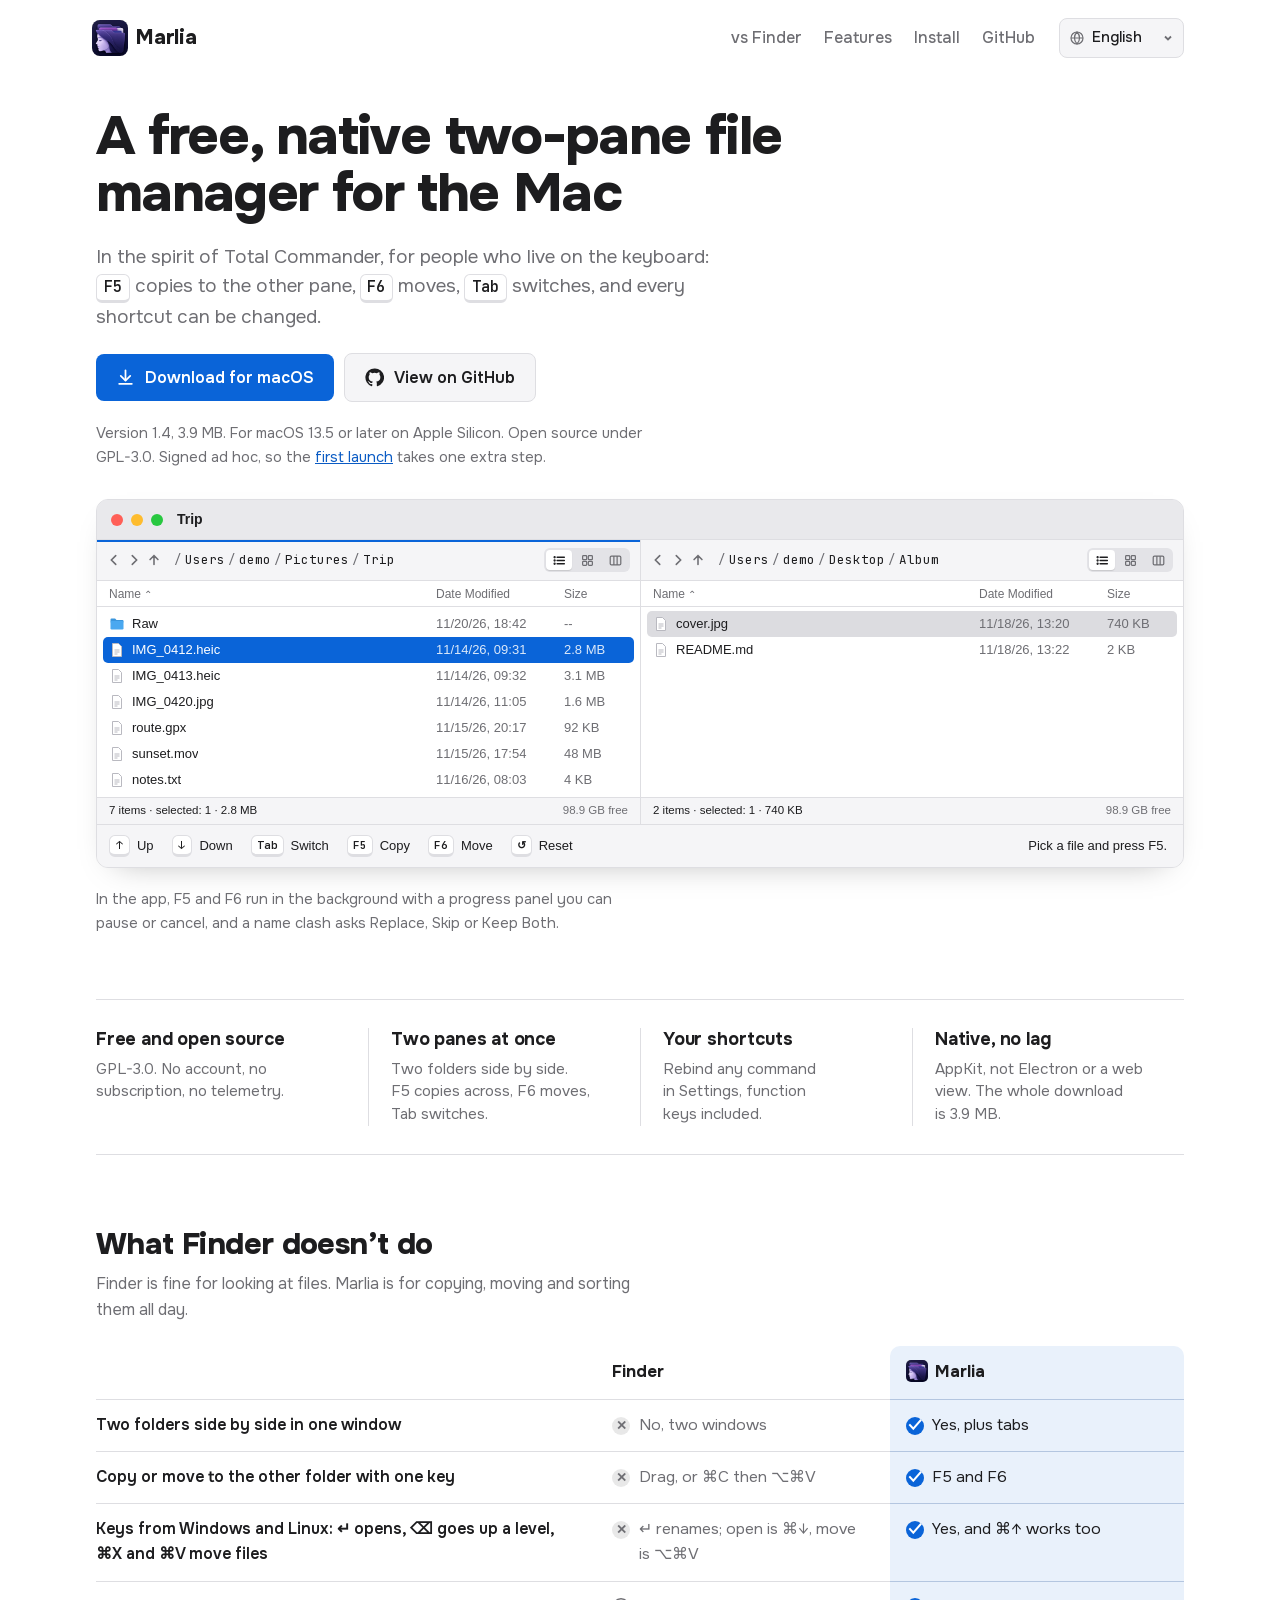
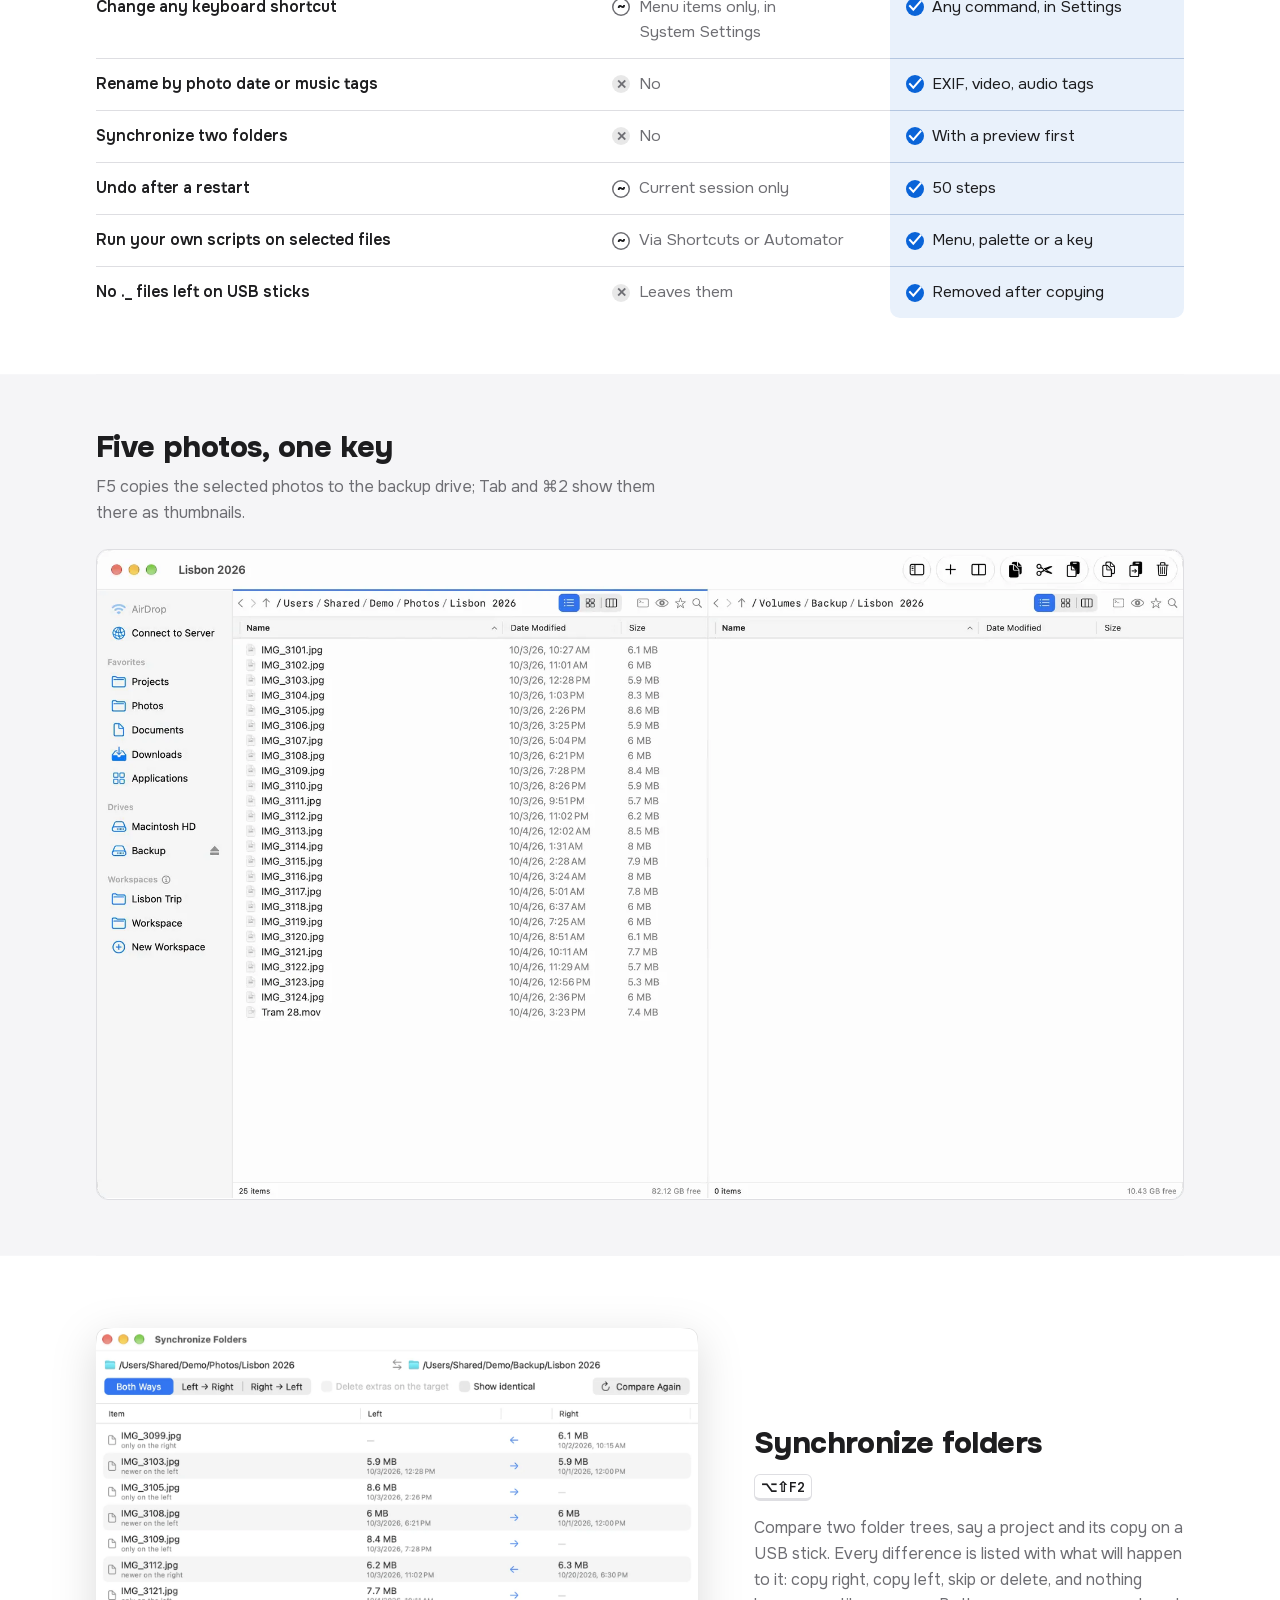
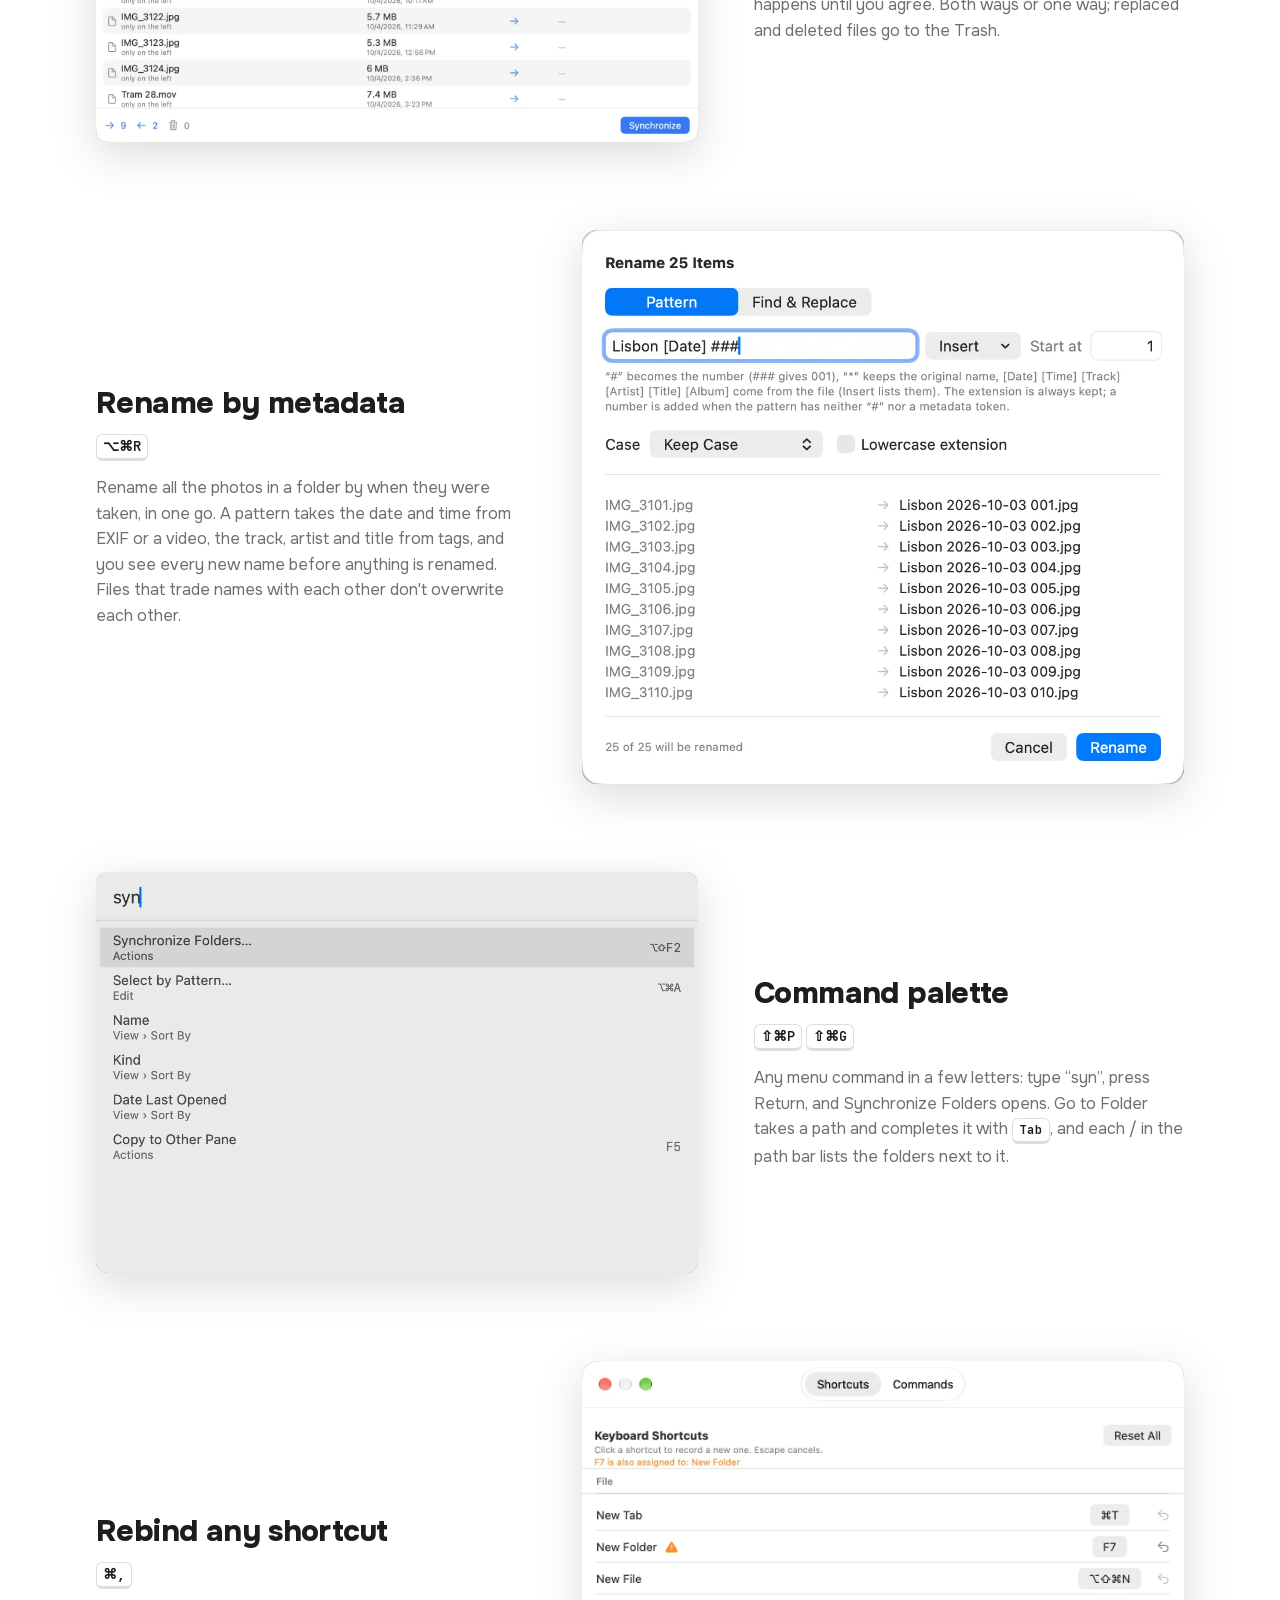
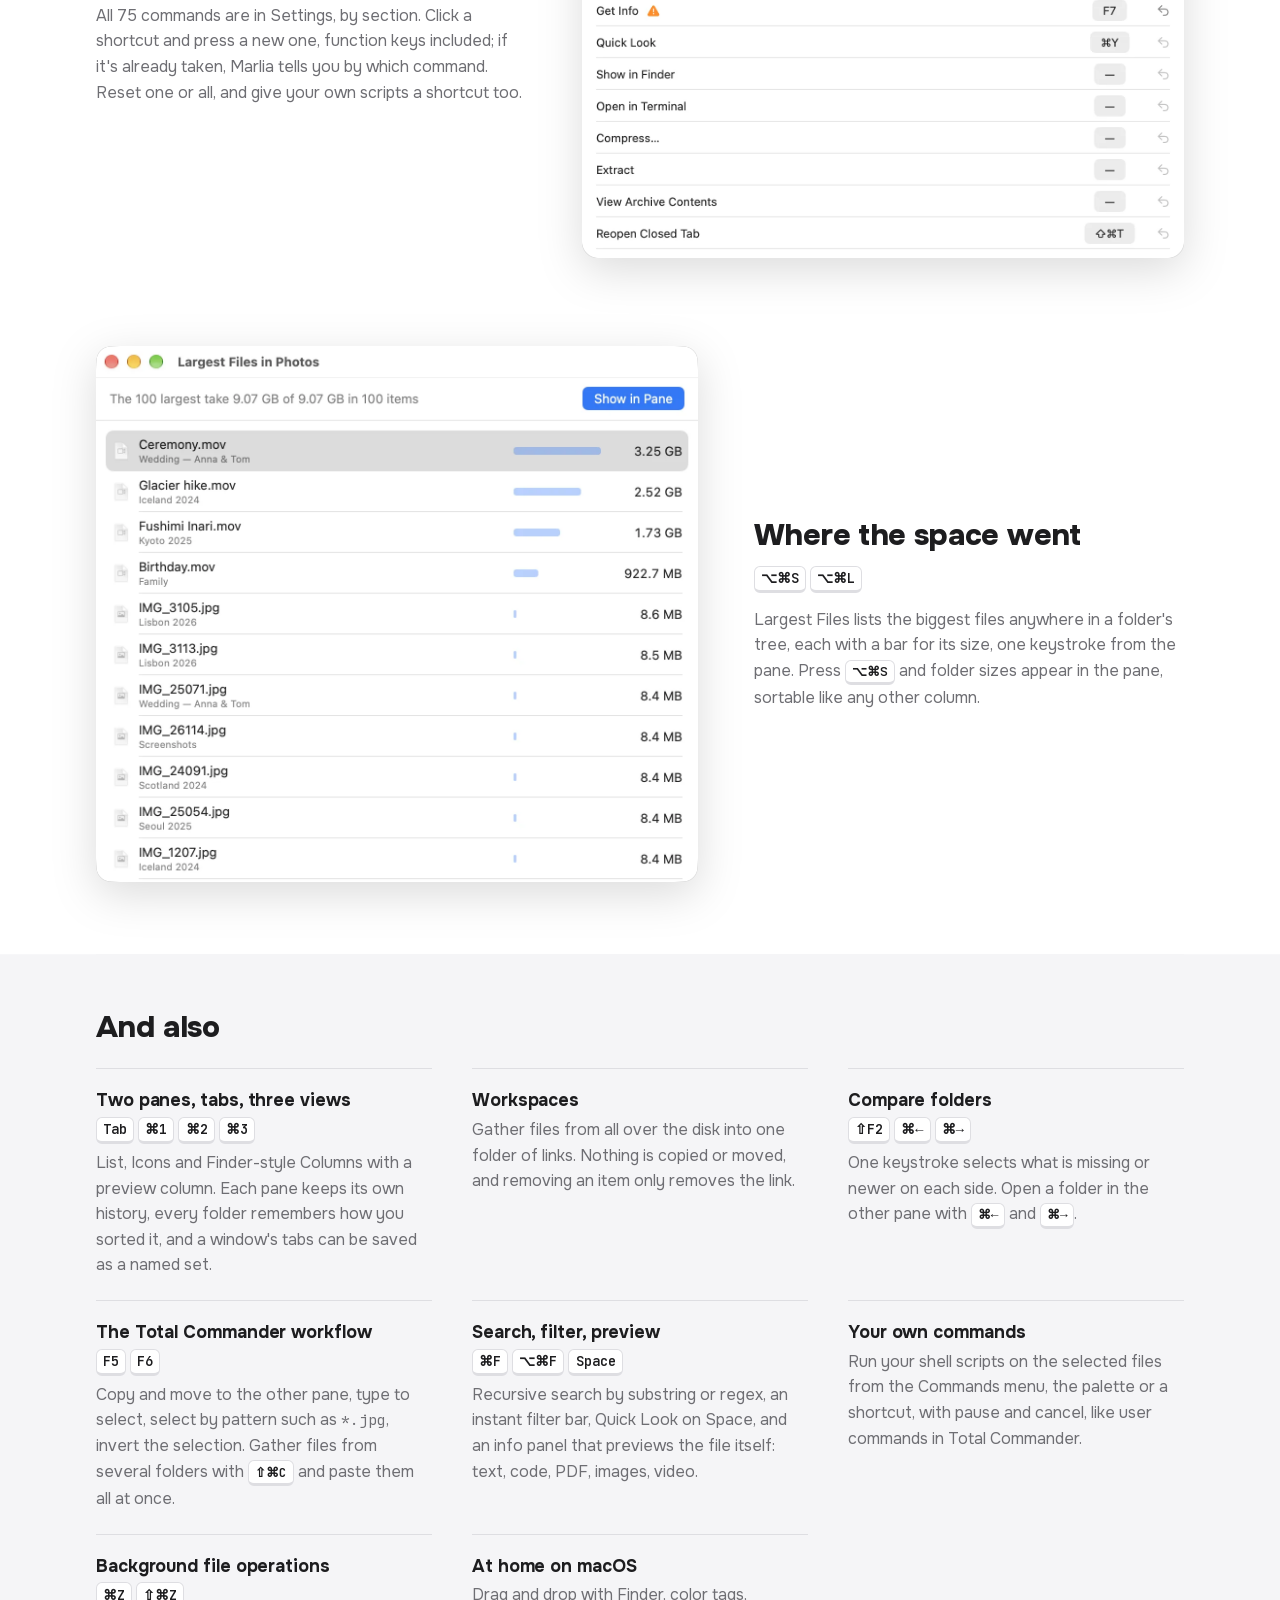
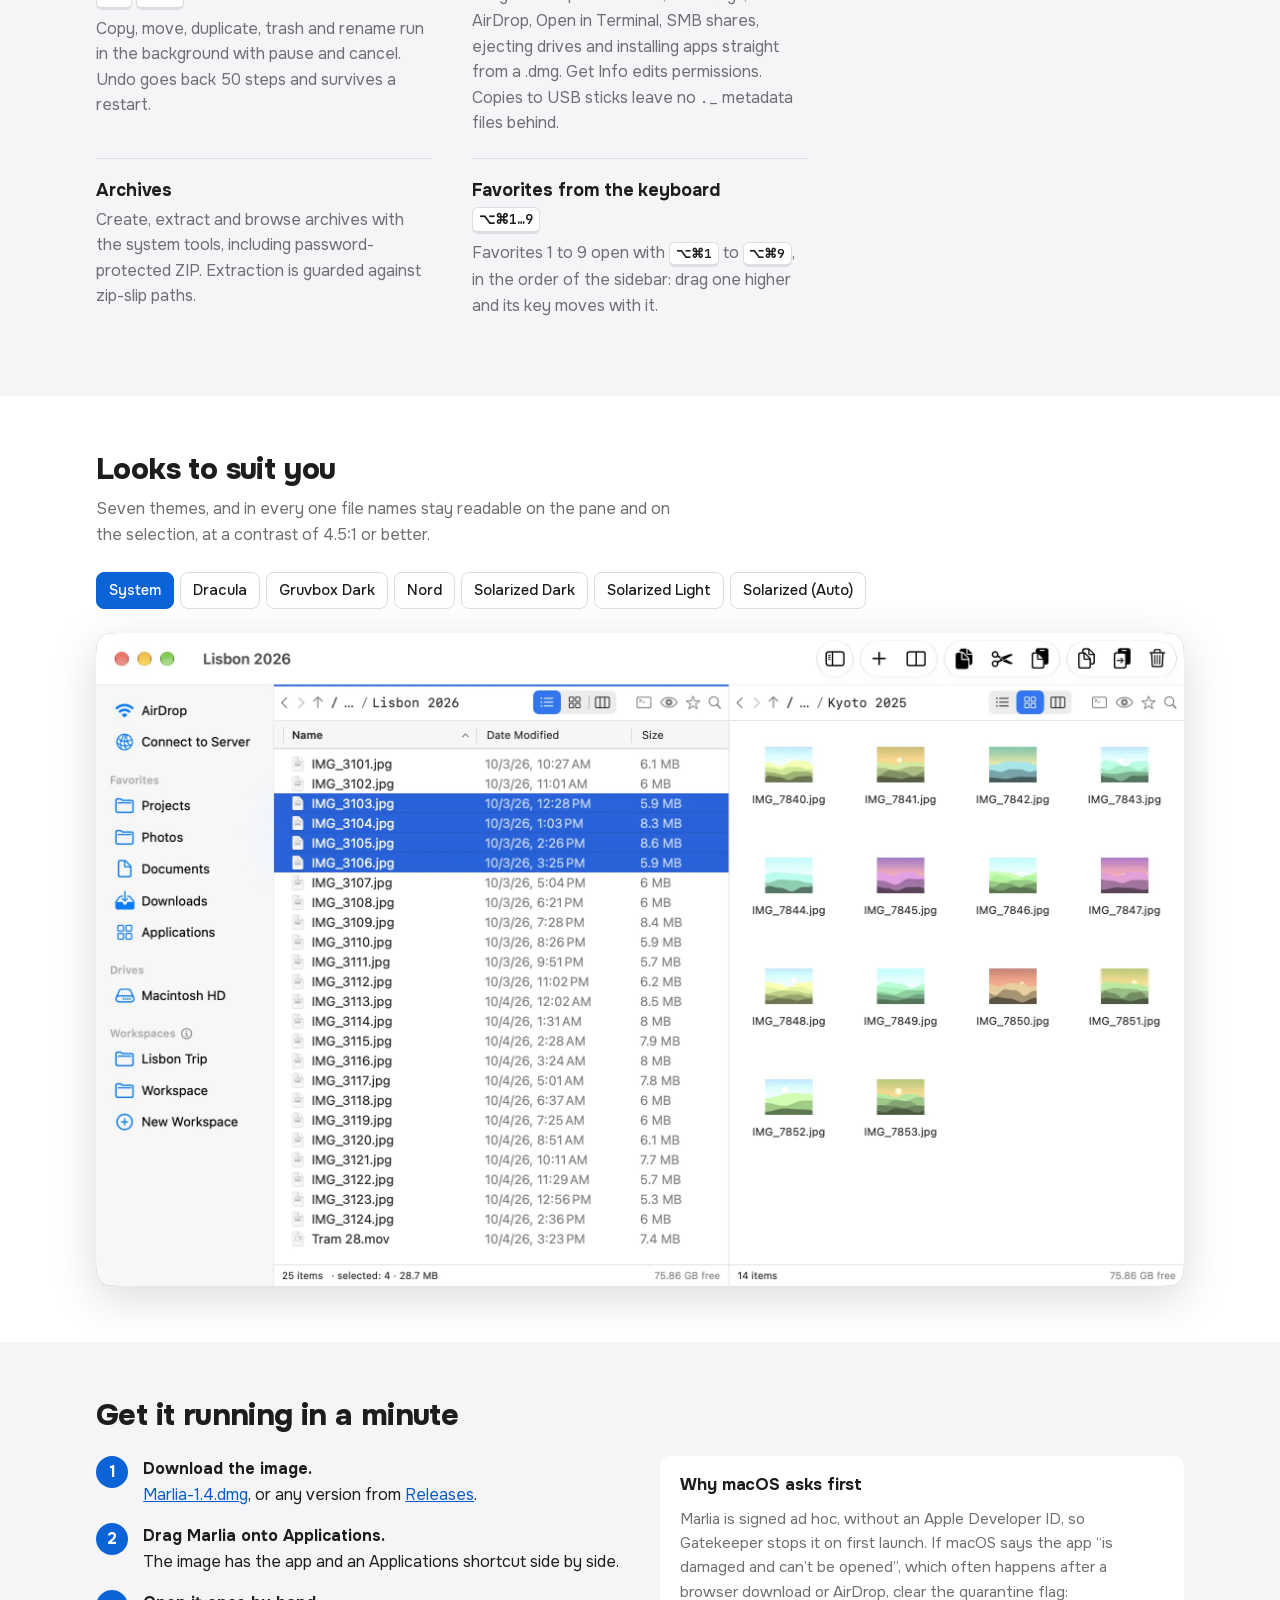
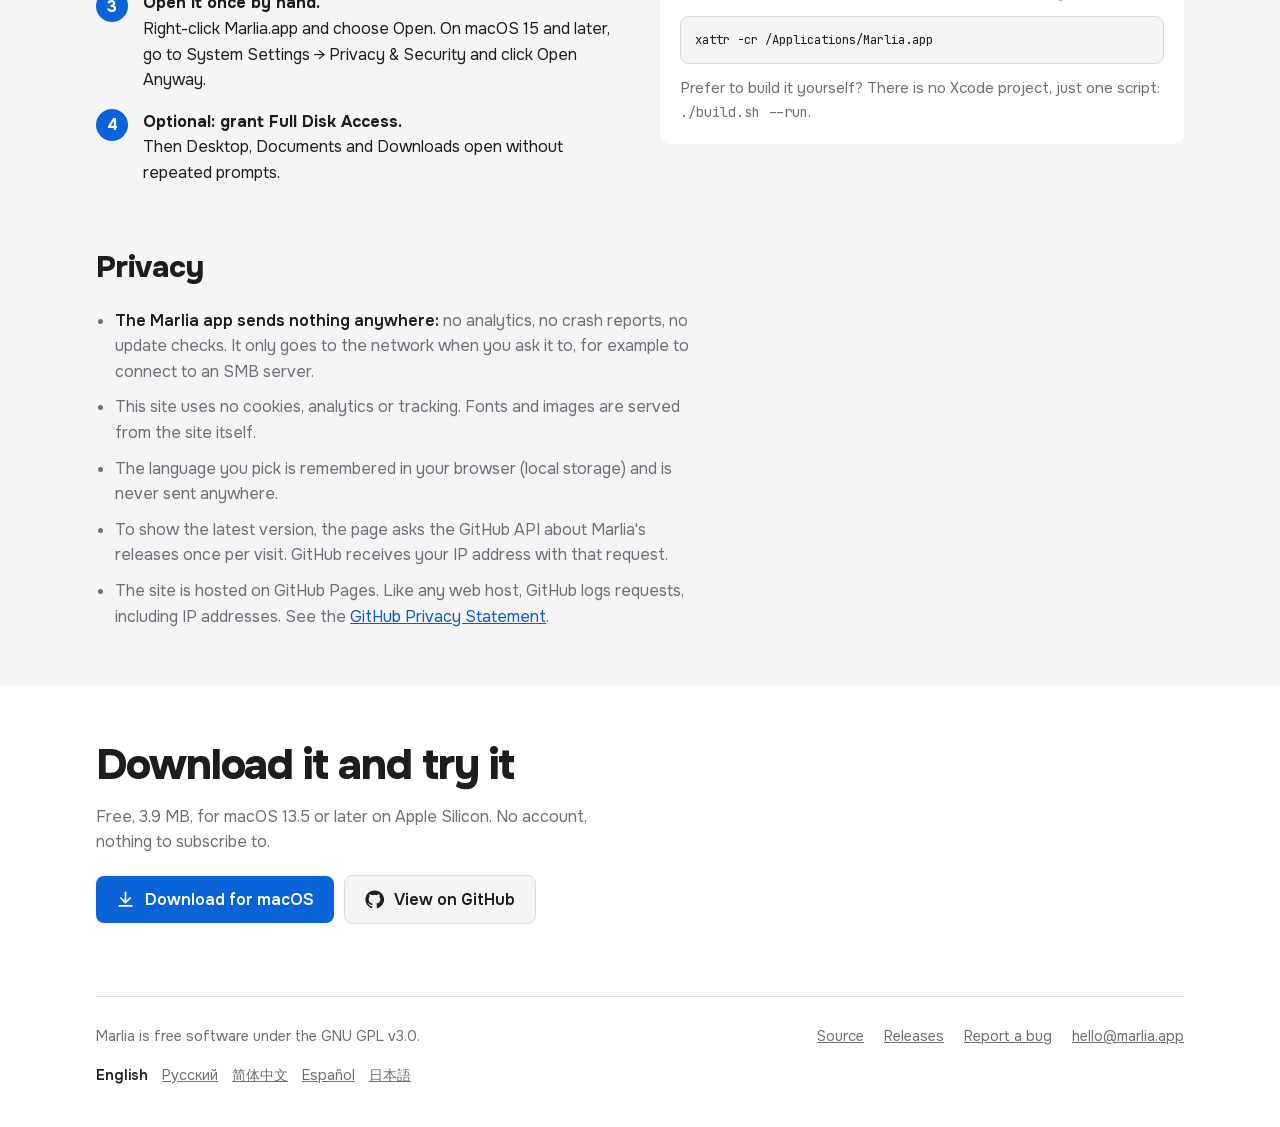
==== commit 1bb529a2: "landing: feature spotlights with screenshots, section bands, Russian proofreading - Five spotlights " ====
--- a/docs/index.html
+++ b/docs/index.html
@@ -383,20 +383,34 @@
 .key.pressed kbd { background: var(--m-sel); color: var(--m-sel-text); border-color: var(--m-sel); }
 .demo-log { margin-left: auto; padding-inline: 8px; color: var(--m-text); min-height: 1.4em; }
 
-/* ---------- features ---------- */
-.features { display: grid; grid-template-columns: repeat(2, minmax(0, 1fr)); column-gap: 48px; }
-.feature {
-  display: grid;
-  grid-template-columns: 1fr auto;
-  gap: 6px 16px;
-  padding-block: 22px;
-  border-top: 1px solid var(--line);
-  align-items: baseline;
-  align-content: start;
-}
-.feature .tag { display: flex; flex-wrap: wrap; gap: 4px; justify-content: end; }
-.feature .tag kbd { font-size: 0.85rem; }
-.feature p { grid-column: 1 / -1; color: var(--muted); max-width: 36em; }
+/* ---------- bands ---------- */
+/* Sections alternate between the page and a full-width strip in the window-chrome grey: the
+   app's own surfaces, not decoration. The strip is drawn by a spread shadow clipped to the
+   element's height, so it reaches the edges of the window without widening the page. */
+.band { background: var(--surface); box-shadow: 0 0 0 100vmax var(--surface); clip-path: inset(0 -100vmax); }
+.band .tour-video { background: var(--paper); }
+.band + .final { border-top: 0; }
+.band .section + .section { padding-top: 8px; }
+
+/* ---------- spotlights ---------- */
+/* Five features Finder lacks, each with a real screenshot; picture and text swap sides from
+   one to the next. On a narrow screen the picture goes above its text. */
+.spots { display: grid; gap: 88px; padding-block: 72px; }
+.spot { display: grid; grid-template-columns: minmax(0, 7fr) minmax(0, 5fr); gap: 56px; align-items: center; }
+.spot:nth-child(even) { grid-template-columns: minmax(0, 5fr) minmax(0, 7fr); }
+.spot:nth-child(even) .spot-shot { order: 2; }
+.spot-text { display: grid; gap: 14px; justify-items: start; }
+.spot-text p { color: var(--muted); max-width: 30em; }
+.spot-text .tag, .feature .tag { display: flex; flex-wrap: wrap; gap: 4px; }
+.spot-text .tag kbd, .feature .tag kbd { font-size: 0.85rem; }
+.spot-shot { margin: 0; }
+.spot-shot img { width: 100%; height: auto; vertical-align: top; filter: var(--shot-shadow); }
+
+/* ---------- and also ---------- */
+/* Ten items fill three columns top to bottom (4 + 3 + 3), so none is left alone on a last row. */
+.features { display: grid; grid-template-columns: repeat(3, minmax(0, 1fr)); grid-template-rows: repeat(4, auto); grid-auto-flow: column; column-gap: 40px; }
+.feature { display: grid; gap: 6px; padding-block: 22px; border-top: 1px solid var(--line); align-content: start; }
+.feature p { color: var(--muted); max-width: 36em; }
 
 /* ---------- tour video ---------- */
 .tour-video {
@@ -467,7 +481,7 @@
   background: var(--accent); color: var(--accent-ink);
 }
 .note {
-  background: var(--surface);
+  background: var(--paper);
   border-radius: 10px;
   padding: 20px;
   display: grid;
@@ -475,6 +489,7 @@
   font-size: 0.95rem;
 }
 .note h3 { font-size: 1.05rem; }
+.note pre { background: var(--surface); }
 .note p { color: var(--muted); }
 pre {
   margin: 0;
@@ -513,7 +528,11 @@
 @media (max-width: 900px) {
   .pillars { grid-template-columns: repeat(2, minmax(0, 1fr)); row-gap: 24px; }
   .pillar:nth-child(3) { padding-left: 0; border-left: 0; }
-  .features { grid-template-columns: 1fr; }
+  .features { grid-template-columns: repeat(2, minmax(0, 1fr)); grid-template-rows: none; grid-auto-flow: row; }
+  .spots { gap: 64px; padding-block: 56px; }
+  .spot, .spot:nth-child(even) { grid-template-columns: 1fr; gap: 22px; }
+  .spot:nth-child(even) .spot-shot { order: 0; }
+  .spot-shot { max-width: 640px; }
   .install { grid-template-columns: 1fr; }
   .top nav { display: none; }
 }
@@ -534,8 +553,7 @@
   .pillar b { font-size: 1rem; }
   .pillar span { font-size: 0.86rem; }
   .cta .btn { flex: 1 1 100%; justify-content: center; }
-  .feature { grid-template-columns: 1fr; }
-  .feature .tag { justify-content: start; }
+  .features { grid-template-columns: 1fr; }
   .m-seg { display: none; }
   /* Three columns don't fit a phone: each row becomes its label over a Finder | Marlia pair. */
   .cmp, .cmp thead, .cmp tbody { display: block; }
@@ -591,7 +609,7 @@
   <main id="top">
     <section class="hero">
       <h1 data-h="hero.h1">A free, native <span class="nw">two-pane</span> file manager for the Mac</h1>
-      <p class="lede" data-h="hero.lede">In the spirit of Total Commander, for people who live on the keyboard: <kbd>F5</kbd> copies to the other pane, <kbd>F6</kbd> moves, <kbd>Tab</kbd> switches, and every shortcut can be changed. Built on <strong>native AppKit</strong>, it stays fast in folders with thousands of files.</p>
+      <p class="lede" data-h="hero.lede">In the spirit of Total Commander, for people who live on the keyboard: <kbd>F5</kbd> copies to the other pane, <kbd>F6</kbd> moves, <kbd>Tab</kbd> switches, and every shortcut can be changed.</p>
       <div class="cta">
         <a class="btn btn-primary" data-dl href="https://github.com/lex1142/marlia/releases/download/v1.4/Marlia-1.4.dmg" target="_blank" rel="noopener">
           <svg viewBox="0 0 24 24" fill="none" stroke="currentColor" stroke-width="2.2" stroke-linecap="round" stroke-linejoin="round" aria-hidden="true"><path d="M12 3v12"/><path d="m6 10 6 6 6-6"/><path d="M4 20h16"/></svg>
@@ -688,59 +706,117 @@
           <tbody role="rowgroup">
             <tr role="row"><th scope="row" role="rowheader" data-t="cmp.r1">Two folders side by side in one window</th><td role="cell" class="no" data-t="cmp.r1f">No, two windows</td><td role="cell" class="yes m" data-t="cmp.r1m">Yes, plus tabs</td></tr>
             <tr role="row"><th scope="row" role="rowheader" data-t="cmp.r2">Copy or move to the other folder with one key</th><td role="cell" class="no" data-t="cmp.r2f">Drag, or ⌘C then ⌥⌘V</td><td role="cell" class="yes m" data-t="cmp.r2m">F5 and F6</td></tr>
+            <tr role="row"><th scope="row" role="rowheader" data-t="cmp.r9">Keys from Windows and Linux: ↵ opens, ⌫ goes up a level, ⌘X and ⌘V move files</th><td role="cell" class="no" data-t="cmp.r9f">↵ renames; open is ⌘↓, move is ⌥⌘V</td><td role="cell" class="yes m" data-t="cmp.r9m">Yes, and ⌘↑ works too</td></tr>
             <tr role="row"><th scope="row" role="rowheader" data-t="cmp.r3">Change any keyboard shortcut</th><td role="cell" class="part" data-t="cmp.r3f">Menu items only, in System Settings</td><td role="cell" class="yes m" data-t="cmp.r3m">Any command, in Settings</td></tr>
             <tr role="row"><th scope="row" role="rowheader" data-t="cmp.r4">Rename by photo date or music tags</th><td role="cell" class="no" data-t="cmp.r4f">No</td><td role="cell" class="yes m" data-t="cmp.r4m">EXIF, video, audio tags</td></tr>
             <tr role="row"><th scope="row" role="rowheader" data-t="cmp.r5">Synchronize two folders</th><td role="cell" class="no" data-t="cmp.r5f">No</td><td role="cell" class="yes m" data-t="cmp.r5m">With a preview first</td></tr>
             <tr role="row"><th scope="row" role="rowheader" data-t="cmp.r6">Undo after a restart</th><td role="cell" class="part" data-t="cmp.r6f">Current session only</td><td role="cell" class="yes m" data-t="cmp.r6m">50 steps</td></tr>
             <tr role="row"><th scope="row" role="rowheader" data-t="cmp.r7">Run your own scripts on selected files</th><td role="cell" class="part" data-t="cmp.r7f">Via Shortcuts or Automator</td><td role="cell" class="yes m" data-t="cmp.r7m">Menu, palette or a key</td></tr>
             <tr role="row"><th scope="row" role="rowheader" data-t="cmp.r8">No ._ files left on USB sticks</th><td role="cell" class="no" data-t="cmp.r8f">Leaves them</td><td role="cell" class="yes m" data-t="cmp.r8m">Removed after copying</td></tr>
-            <tr role="row"><th scope="row" role="rowheader" data-t="cmp.r9">Open source</th><td role="cell" class="no" data-t="cmp.r9f">No</td><td role="cell" class="yes m" data-t="cmp.r9m">GPL-3.0</td></tr>
           </tbody>
         </table>
       </div>
     </section>
 
-    <section class="section" id="tour">
-      <div class="section-head">
-        <h2 data-t="tour.h2">Five photos, one key</h2>
-        <p data-t="tour.p">Select files on the left, press F5, and they are on the backup drive. Tab and ⌘2 switch to the other pane and show them as thumbnails.</p>
-      </div>
-      <div class="tour-video">
-        <video class="only-light" data-tour muted loop playsinline preload="none" poster="media/tour-light-poster.webp" width="1920" height="1146" data-aria="tour.aria" aria-label="Video: five photos are selected and copied to a backup drive with F5, then shown as thumbnails.">
-          <source src="media/tour-light.mp4" type="video/mp4">
-        </video>
-        <video class="only-dark" data-tour muted loop playsinline preload="none" poster="media/tour-dark-poster.webp" width="1920" height="1146" data-aria="tour.aria" aria-label="Video: five photos are selected and copied to a backup drive with F5, then shown as thumbnails.">
-          <source src="media/tour-dark.mp4" type="video/mp4">
-        </video>
-      </div>
+    <div class="band">
+      <section class="section" id="tour">
+        <div class="section-head">
+          <h2 data-t="tour.h2">Five photos, one key</h2>
+          <p data-t="tour.p">F5 copies the selected photos to the backup drive; Tab and ⌘2 show them there as thumbnails.</p>
+        </div>
+        <div class="tour-video">
+          <video class="only-light" data-tour muted loop playsinline preload="none" poster="media/tour-light-poster.webp" width="1920" height="1146" data-aria="tour.aria" aria-label="Video: five photos are selected and copied to a backup drive with F5, then shown as thumbnails.">
+            <source src="media/tour-light.mp4" type="video/mp4">
+          </video>
+          <video class="only-dark" data-tour muted loop playsinline preload="none" poster="media/tour-dark-poster.webp" width="1920" height="1146" data-aria="tour.aria" aria-label="Video: five photos are selected and copied to a backup drive with F5, then shown as thumbnails.">
+            <source src="media/tour-dark.mp4" type="video/mp4">
+          </video>
+        </div>
+      </section>
+    </div>
+
+    <section class="spots" id="features" data-aria="nav.features" aria-label="Features">
+      <article class="spot" aria-labelledby="sp1-h">
+        <figure class="spot-shot">
+          <img class="only-light" src="media/spot-sync-light.webp" width="1600" height="1101" data-alt="sp1.alt" alt="The Synchronize Folders window comparing a photo folder with its backup: each file is listed with its size and date on the side where it exists and an arrow showing which way it will be copied; nine files go right, two go left." loading="lazy">
+          <img class="only-dark" src="media/spot-sync-dark.webp" width="1600" height="1101" data-alt="sp1.alt" alt="The Synchronize Folders window comparing a photo folder with its backup: each file is listed with its size and date on the side where it exists and an arrow showing which way it will be copied; nine files go right, two go left." loading="lazy">
+        </figure>
+        <div class="spot-text">
+          <h2 id="sp1-h" data-t="sp1h">Synchronize folders</h2>
+          <p class="tag"><kbd>⌥⇧F2</kbd></p>
+          <p data-h="sp1p">Compare two folder trees, say a project and its copy on a USB stick. Every difference is listed with what will happen to it: copy right, copy left, skip or delete, and nothing happens until you agree. Both ways or one way; replaced and deleted files go to the Trash.</p>
+        </div>
+      </article>
+      <article class="spot" aria-labelledby="sp2-h">
+        <figure class="spot-shot">
+          <img class="only-light" src="media/spot-rename-light.webp" width="1040" height="958" data-alt="sp2.alt" alt="Rename 25 Items with the pattern “Lisbon [Date] ###”: the preview turns IMG_3101.jpg into Lisbon 2026-10-03 001.jpg, and so on down the list." loading="lazy">
+          <img class="only-dark" src="media/spot-rename-dark.webp" width="1040" height="958" data-alt="sp2.alt" alt="Rename 25 Items with the pattern “Lisbon [Date] ###”: the preview turns IMG_3101.jpg into Lisbon 2026-10-03 001.jpg, and so on down the list." loading="lazy">
+        </figure>
+        <div class="spot-text">
+          <h2 id="sp2-h" data-t="sp2h">Rename by metadata</h2>
+          <p class="tag"><kbd>⌥⌘R</kbd></p>
+          <p data-h="sp2p">Rename all the photos in a folder by when they were taken, in one go. A pattern takes the date and time from EXIF or a video, the track, artist and title from tags, and you see every new name before anything is renamed. Files that trade names with each other don't overwrite each other.</p>
+        </div>
+      </article>
+      <article class="spot" aria-labelledby="sp3-h">
+        <figure class="spot-shot">
+          <img class="only-light" src="media/spot-palette-light.webp" width="1152" height="766" data-alt="sp3.alt" alt="The command palette: “syn” is typed and Synchronize Folders… is the top match, with its shortcut ⌥⇧F2." loading="lazy">
+          <img class="only-dark" src="media/spot-palette-dark.webp" width="1152" height="766" data-alt="sp3.alt" alt="The command palette: “syn” is typed and Synchronize Folders… is the top match, with its shortcut ⌥⇧F2." loading="lazy">
+        </figure>
+        <div class="spot-text">
+          <h2 id="sp3-h" data-t="sp3h">Command palette</h2>
+          <p class="tag"><kbd>⇧⌘P</kbd><kbd>⇧⌘G</kbd></p>
+          <p data-h="sp3p">Any menu command in a few letters: type “syn”, press Return, and Synchronize Folders opens. Go to Folder takes a path and completes it with <kbd>Tab</kbd>, and each / in the path bar lists the folders next to it.</p>
+        </div>
+      </article>
+      <article class="spot" aria-labelledby="sp4-h">
+        <figure class="spot-shot">
+          <img class="only-light" src="media/spot-keys-light.webp" width="1360" height="1124" data-alt="sp4.alt" alt="Keyboard Shortcuts in Settings: New Folder is set to F7, and after F7 is also pressed for Get Info both rows show a warning and the note “F7 is also assigned to: New Folder”." loading="lazy">
+          <img class="only-dark" src="media/spot-keys-dark.webp" width="1360" height="1124" data-alt="sp4.alt" alt="Keyboard Shortcuts in Settings: New Folder is set to F7, and after F7 is also pressed for Get Info both rows show a warning and the note “F7 is also assigned to: New Folder”." loading="lazy">
+        </figure>
+        <div class="spot-text">
+          <h2 id="sp4-h" data-t="sp4h">Rebind any shortcut</h2>
+          <p class="tag"><kbd>⌘,</kbd></p>
+          <p data-h="sp4p">All 75 commands are in Settings, by section. Click a shortcut and press a new one, function keys included; if it's already taken, Marlia tells you by which command. Reset one or all, and give your own scripts a shortcut too.</p>
+        </div>
+      </article>
+      <article class="spot" aria-labelledby="sp5-h">
+        <figure class="spot-shot">
+          <img class="only-light" src="media/spot-space-light.webp" width="1240" height="1104" data-alt="sp5.alt" alt="Largest Files in Photos: four videos from 3.25 GB down to 922.7 MB lead the list, each with a bar for its size, followed by photos of about 8 MB." loading="lazy">
+          <img class="only-dark" src="media/spot-space-dark.webp" width="1240" height="1104" data-alt="sp5.alt" alt="Largest Files in Photos: four videos from 3.25 GB down to 922.7 MB lead the list, each with a bar for its size, followed by photos of about 8 MB." loading="lazy">
+        </figure>
+        <div class="spot-text">
+          <h2 id="sp5-h" data-t="sp5h">Where the space went</h2>
+          <p class="tag"><kbd>⌥⌘S</kbd><kbd>⌥⌘L</kbd></p>
+          <p data-h="sp5p">Largest Files lists the biggest files anywhere in a folder's tree, each with a bar for its size, one keystroke from the pane. Press <kbd>⌥⌘S</kbd> and folder sizes appear in the pane, sortable like any other column.</p>
+        </div>
+      </article>
     </section>
 
-    <section class="section" id="features">
-      <div class="section-head">
-        <h2 data-t="feat.h2">Everything a file manager should do, without leaving the keyboard</h2>
-      </div>
-      <div class="features">
-        <div class="feature"><h3 data-t="ft1h">Two panes, tabs, three views</h3><span class="tag"><kbd>Tab</kbd><kbd>⌘1</kbd><kbd>⌘2</kbd><kbd>⌘3</kbd></span><p data-h="ft1p">List, Icons and Finder-style Columns with a preview column. Each pane keeps its own history, every folder remembers how you sorted it, and a window's tabs can be saved as a named set.</p></div>
-        <div class="feature"><h3 data-t="ft2h">The Total Commander workflow</h3><span class="tag"><kbd>F5</kbd><kbd>F6</kbd></span><p data-h="ft2p">Copy and move to the other pane, type to select, select by pattern such as <code>*.jpg</code>, invert the selection. Gather files from several folders with <kbd>⇧⌘C</kbd> and paste them all at once.</p></div>
-        <div class="feature"><h3 data-t="ft3h">Background file operations</h3><span class="tag"><kbd>⌘Z</kbd><kbd>⇧⌘Z</kbd></span><p data-h="ft3p">Copy, move, duplicate, trash and rename run in the background with pause and cancel. Undo goes back 50 steps and survives a restart.</p></div>
-        <div class="feature"><h3 data-t="ft4h">Archives</h3><p data-h="ft4p">Create, extract and browse archives with the system tools, including password-protected ZIP. Extraction is guarded against zip-slip paths.</p></div>
-        <div class="feature"><h3 data-t="ft5h">Workspaces</h3><p data-h="ft5p">Gather files from all over the disk into one folder of links. Nothing is copied or moved, and removing an item only removes the link.</p></div>
-        <div class="feature"><h3 data-t="ft6h">Search, filter, preview</h3><span class="tag"><kbd>⌘F</kbd><kbd>⌥⌘F</kbd><kbd>Space</kbd></span><p data-h="ft6p">Recursive search by substring or regex, an instant filter bar, Quick Look on Space, and an info panel that previews the file itself: text, code, PDF, images, video.</p></div>
-        <div class="feature"><h3 data-t="ft7h">At home on macOS</h3><p data-h="ft7p">Drag and drop with Finder, color tags, AirDrop, Open in Terminal, SMB shares, ejecting drives and installing apps straight from a .dmg. Get Info edits permissions. Copies to USB sticks leave no <code>._</code> files behind.</p></div>
-        <div class="feature"><h3 data-t="ft8h">Favorites from the keyboard</h3><span class="tag"><kbd>⌥⌘1…9</kbd><kbd>⌘,</kbd></span><p data-h="ft8p">Favorites 1 to 9 open with <kbd>⌥⌘1</kbd> to <kbd>⌥⌘9</kbd>, in the order of the sidebar. Settings lists every shortcut, and that's where you change them.</p></div>
-        <div class="feature"><h3 data-t="ft9h">Command palette</h3><span class="tag"><kbd>⇧⌘P</kbd><kbd>⇧⌘G</kbd></span><p data-h="ft9p">Every menu command is a few keystrokes away, found by fuzzy search. Go to Folder takes a typed path with <kbd>Tab</kbd> completion, and each / in the path bar opens the folders next to it.</p></div>
-        <div class="feature"><h3 data-t="ft10h">Compare folders</h3><span class="tag"><kbd>⇧F2</kbd><kbd>⌘←</kbd><kbd>⌘→</kbd></span><p data-h="ft10p">One keystroke selects what is missing or newer on each side. Open a folder in the other pane with <kbd>⌘←</kbd> and <kbd>⌘→</kbd>.</p></div>
-        <div class="feature"><h3 data-t="ft11h">Your own commands</h3><p data-h="ft11p">Run your shell scripts on the selected files from the Commands menu, the palette or a shortcut, with pause and cancel, like user commands in Total Commander.</p></div>
-        <div class="feature"><h3 data-t="ft12h">Rename by metadata</h3><p data-h="ft12p">Batch rename with a live preview of every new name: date and time from EXIF or video, track, artist and title from audio tags, and case conversion.</p></div>
-        <div class="feature"><h3 data-t="ft13h">Synchronize folders</h3><span class="tag"><kbd>⌥⇧F2</kbd></span><p data-h="ft13p">Compare two folder trees and review every difference with its action before anything happens. Both ways or one way; replaced and deleted files go to the Trash.</p></div>
-        <div class="feature"><h3 data-t="ft14h">Where the space went</h3><span class="tag"><kbd>⌥⌘S</kbd><kbd>⌥⌘L</kbd></span><p data-h="ft14p">Folder sizes with a bar for each item's share, and Largest Files: the biggest files anywhere under a folder, one keystroke from the pane.</p></div>
-      </div>
-    </section>
+    <div class="band">
+      <section class="section" id="more">
+        <div class="section-head">
+          <h2 id="more-h" data-t="more.h2">And also</h2>
+        </div>
+        <div class="features">
+          <div class="feature"><h3 data-t="ft1h">Two panes, tabs, three views</h3><span class="tag"><kbd>Tab</kbd><kbd>⌘1</kbd><kbd>⌘2</kbd><kbd>⌘3</kbd></span><p data-h="ft1p">List, Icons and Finder-style Columns with a preview column. Each pane keeps its own history, every folder remembers how you sorted it, and a window's tabs can be saved as a named set.</p></div>
+          <div class="feature"><h3 data-t="ft2h">The Total Commander workflow</h3><span class="tag"><kbd>F5</kbd><kbd>F6</kbd></span><p data-h="ft2p">Copy and move to the other pane, type to select, select by pattern such as <code>*.jpg</code>, invert the selection. Gather files from several folders with <kbd>⇧⌘C</kbd> and paste them all at once.</p></div>
+          <div class="feature"><h3 data-t="ft3h">Background file operations</h3><span class="tag"><kbd>⌘Z</kbd><kbd>⇧⌘Z</kbd></span><p data-h="ft3p">Copy, move, duplicate, trash and rename run in the background with pause and cancel. Undo goes back 50 steps and survives a restart.</p></div>
+          <div class="feature"><h3 data-t="ft4h">Archives</h3><p data-h="ft4p">Create, extract and browse archives with the system tools, including password-protected ZIP. Extraction is guarded against zip-slip paths.</p></div>
+          <div class="feature"><h3 data-t="ft5h">Workspaces</h3><p data-h="ft5p">Gather files from all over the disk into one folder of links. Nothing is copied or moved, and removing an item only removes the link.</p></div>
+          <div class="feature"><h3 data-t="ft6h">Search, filter, preview</h3><span class="tag"><kbd>⌘F</kbd><kbd>⌥⌘F</kbd><kbd>Space</kbd></span><p data-h="ft6p">Recursive search by substring or regex, an instant filter bar, Quick Look on Space, and an info panel that previews the file itself: text, code, PDF, images, video.</p></div>
+          <div class="feature"><h3 data-t="ft7h">At home on macOS</h3><p data-h="ft7p">Drag and drop with Finder, color tags, AirDrop, Open in Terminal, SMB shares, ejecting drives and installing apps straight from a .dmg. Get Info edits permissions. Copies to USB sticks leave no <code>._</code> metadata files behind.</p></div>
+          <div class="feature"><h3 data-t="ft8h">Favorites from the keyboard</h3><span class="tag"><kbd>⌥⌘1…9</kbd></span><p data-h="ft8p">Favorites 1 to 9 open with <kbd>⌥⌘1</kbd> to <kbd>⌥⌘9</kbd>, in the order of the sidebar: drag one higher and its key moves with it.</p></div>
+          <div class="feature"><h3 data-t="ft10h">Compare folders</h3><span class="tag"><kbd>⇧F2</kbd><kbd>⌘←</kbd><kbd>⌘→</kbd></span><p data-h="ft10p">One keystroke selects what is missing or newer on each side. Open a folder in the other pane with <kbd>⌘←</kbd> and <kbd>⌘→</kbd>.</p></div>
+          <div class="feature"><h3 data-t="ft11h">Your own commands</h3><p data-h="ft11p">Run your shell scripts on the selected files from the Commands menu, the palette or a shortcut, with pause and cancel, like user commands in Total Commander.</p></div>
+        </div>
+      </section>
+    </div>
 
     <section class="section" aria-labelledby="themes-h">
       <div class="section-head">
-        <h2 id="themes-h" data-t="th.h2">Seven looks, checked for contrast</h2>
-        <p data-t="th.p">Every palette keeps file names readable at 4.5:1 or better, on the pane and on the selection.</p>
+        <h2 id="themes-h" data-t="th.h2">Looks to suit you</h2>
+        <p data-t="th.p">Seven themes, and in every one file names stay readable on the pane and on the selection, at a contrast of 4.5:1 or better.</p>
       </div>
       <div class="theme-pick" role="group" aria-labelledby="themes-h">
         <button type="button" data-shot="system" aria-pressed="true" data-t="th.system">System</button>
@@ -757,40 +833,42 @@
       </figure>
     </section>
 
-    <section class="section" id="install">
-      <div class="section-head">
-        <h2 data-t="in.h2">Get it running in a minute</h2>
-      </div>
-      <div class="install">
-        <ol class="steps">
-          <li><div><b data-t="s1b">Download the image.</b><br><span data-h="s1t"><a href="https://github.com/lex1142/marlia/releases/download/v1.4/Marlia-1.4.dmg" target="_blank" rel="noopener">Marlia-1.4.dmg</a>, or any version from <a href="https://github.com/lex1142/marlia/releases" target="_blank" rel="noopener">Releases</a>.</span></div></li>
-          <li><div><b data-t="s2b">Drag Marlia onto Applications.</b><br><span data-t="s2t">The image has the app and an Applications shortcut side by side.</span></div></li>
-          <li><div><b data-t="s3b">Open it once by hand.</b><br><span data-t="s3t">Right-click Marlia.app and choose Open. On macOS 15 and later, go to System Settings → Privacy &amp; Security and click Open Anyway.</span></div></li>
-          <li><div><b data-t="s4b">Optional: grant Full Disk Access.</b><br><span data-t="s4t">Then Desktop, Documents and Downloads open without repeated prompts.</span></div></li>
-        </ol>
-        <aside class="note">
-          <h3 data-t="note.h">Why macOS asks first</h3>
-          <p data-t="note.p1">Marlia is signed ad hoc, without an Apple Developer ID, so Gatekeeper stops it on first launch. If macOS says the app “is damaged and can’t be opened”, which often happens after a browser download or AirDrop, clear the quarantine flag:</p>
-          <pre><code>xattr -cr /Applications/Marlia.app</code></pre>
-          <p data-h="note.p2">Prefer to build it yourself? There is no Xcode project, just one script: <code>./build.sh --run</code>.</p>
-        </aside>
-      </div>
-    </section>
-    <section class="section" id="privacy" aria-labelledby="privacy-h">
-      <div class="section-head">
-        <h2 id="privacy-h" data-t="priv.h2">Privacy</h2>
-      </div>
-      <ul class="privacy">
-        <li data-h="priv.1"><strong>The Marlia app sends nothing anywhere:</strong> no analytics, no crash reports, no update checks. It only goes to the network when you ask it to, for example to connect to an SMB server.</li>
-        <li data-h="priv.2">This site uses no cookies, analytics or tracking. Fonts and images are served from the site itself.</li>
-        <li data-h="priv.3">The language you pick is remembered in your browser (local storage) and is never sent anywhere.</li>
-        <li data-h="priv.4">To show the latest version, the page asks the GitHub API about Marlia's releases once per visit. GitHub receives your IP address with that request.</li>
-        <li data-h="priv.5">The site is hosted on GitHub Pages. Like any web host, GitHub logs requests, including IP addresses. See the <a href="https://docs.github.com/en/site-policy/privacy-policies/github-general-privacy-statement" target="_blank" rel="noopener">GitHub Privacy Statement</a>.</li>
-      </ul>
-    </section>
+    <div class="band">
+      <section class="section" id="install">
+        <div class="section-head">
+          <h2 data-t="in.h2">Get it running in a minute</h2>
+        </div>
+        <div class="install">
+          <ol class="steps">
+            <li><div><b data-t="s1b">Download the image.</b><br><span data-h="s1t"><a href="https://github.com/lex1142/marlia/releases/download/v1.4/Marlia-1.4.dmg" target="_blank" rel="noopener">Marlia-1.4.dmg</a>, or any version from <a href="https://github.com/lex1142/marlia/releases" target="_blank" rel="noopener">Releases</a>.</span></div></li>
+            <li><div><b data-t="s2b">Drag Marlia onto Applications.</b><br><span data-t="s2t">The image has the app and an Applications shortcut side by side.</span></div></li>
+            <li><div><b data-t="s3b">Open it once by hand.</b><br><span data-t="s3t">Right-click Marlia.app and choose Open. On macOS 15 and later, go to System Settings → Privacy &amp; Security and click Open Anyway.</span></div></li>
+            <li><div><b data-t="s4b">Optional: grant Full Disk Access.</b><br><span data-t="s4t">Then Desktop, Documents and Downloads open without repeated prompts.</span></div></li>
+          </ol>
+          <aside class="note">
+            <h3 data-t="note.h">Why macOS asks first</h3>
+            <p data-t="note.p1">Marlia is signed ad hoc, without an Apple Developer ID, so Gatekeeper stops it on first launch. If macOS says the app “is damaged and can’t be opened”, which often happens after a browser download or AirDrop, clear the quarantine flag:</p>
+            <pre><code>xattr -cr /Applications/Marlia.app</code></pre>
+            <p data-h="note.p2">Prefer to build it yourself? There is no Xcode project, just one script: <code>./build.sh --run</code>.</p>
+          </aside>
+        </div>
+      </section>
+      <section class="section" id="privacy" aria-labelledby="privacy-h">
+        <div class="section-head">
+          <h2 id="privacy-h" data-t="priv.h2">Privacy</h2>
+        </div>
+        <ul class="privacy">
+          <li data-h="priv.1"><strong>The Marlia app sends nothing anywhere:</strong> no analytics, no crash reports, no update checks. It only goes to the network when you ask it to, for example to connect to an SMB server.</li>
+          <li data-h="priv.2">This site uses no cookies, analytics or tracking. Fonts and images are served from the site itself.</li>
+          <li data-h="priv.3">The language you pick is remembered in your browser (local storage) and is never sent anywhere.</li>
+          <li data-h="priv.4">To show the latest version, the page asks the GitHub API about Marlia's releases once per visit. GitHub receives your IP address with that request.</li>
+          <li data-h="priv.5">The site is hosted on GitHub Pages. Like any web host, GitHub logs requests, including IP addresses. See the <a href="https://docs.github.com/en/site-policy/privacy-policies/github-general-privacy-statement" target="_blank" rel="noopener">GitHub Privacy Statement</a>.</li>
+        </ul>
+      </section>
+    </div>
 
     <section class="final" aria-labelledby="final-h">
-      <h2 id="final-h" data-t="end.h2">Try it on your own folders</h2>
+      <h2 id="final-h" data-t="end.h2">Download it and try it</h2>
       <p data-t="end.p">Free, 3.9 MB, for macOS 13.5 or later on Apple Silicon. No account, nothing to subscribe to.</p>
       <div class="cta">
         <a class="btn btn-primary" data-dl href="https://github.com/lex1142/marlia/releases/download/v1.4/Marlia-1.4.dmg" target="_blank" rel="noopener">
@@ -818,7 +896,7 @@
 </div>
 
 <script type="application/json" id="i18n">
-{"en":{"nav.compare":"vs Finder","nav.features":"Features","nav.install":"Install","lang":"Language","hero.h1":"A free, native <span class=\"nw\">two-pane<\/span> file manager for the Mac","hero.lede":"In the spirit of Total Commander, for people who live on the keyboard: <kbd>F5<\/kbd> copies to the other pane, <kbd>F6<\/kbd> moves, <kbd>Tab<\/kbd> switches, and every shortcut can be changed. Built on <strong>native AppKit<\/strong>, it stays fast in folders with thousands of files.","hero.dl":"Download for macOS","hero.gh":"View on GitHub","hero.req":"Version {ver}, {size}. For macOS 13.5 or later on Apple Silicon.","hero.meta":"Open source under GPL-3.0. Signed ad hoc, so the <a href=\"#install\">first launch<\/a> takes one extra step.","hero.uiEn":"","pill.aria":"Why Marlia","f1b":"Free and open source","f1s":"GPL-3.0. No account, no subscription, no telemetry.","f2b":"Two panes at once","f2s":"Two folders side by side. F5 copies across, F6 moves, Tab switches.","f3b":"Your shortcuts","f3s":"Rebind any command in Settings, function keys included.","f4b":"Native, no lag","f4s":"AppKit, not Electron or a web view. The whole download is {size}.","demo.aria":"Interactive demo. Arrow keys select, Tab switches panes, F5 copies, F6 moves, Esc lets Tab leave the demo.","k.up":"Up","k.down":"Down","k.switch":"Switch","k.copy":"Copy","k.move":"Move","k.reset":"Reset","demo.hint":"In the app, F5 and F6 run in the background with a progress panel you can pause or cancel, and a name clash asks Replace, Skip or Keep Both.","log.ready":"Pick a file and press F5.","log.L":"Active pane: left.","log.R":"Active pane: right.","log.copied":"Copied {n} to {p}.","log.moved":"Moved {n} to {p}.","log.kept":"{n} already exists there, kept both as {m}.","log.pick":"Pick a file first. Folders stay put in this demo.","cmp.h2":"What Finder doesn’t do","cmp.p":"Finder is fine for looking at files. Marlia is for copying, moving and sorting them all day.","cmp.r1":"Two folders side by side in one window","cmp.r1f":"No, two windows","cmp.r1m":"Yes, plus tabs","cmp.r2":"Copy or move to the other folder with one key","cmp.r2f":"Drag, or ⌘C then ⌥⌘V","cmp.r2m":"F5 and F6","cmp.r3":"Change any keyboard shortcut","cmp.r3f":"Menu items only, in System Settings","cmp.r3m":"Any command, in Settings","cmp.r4":"Rename by photo date or music tags","cmp.r4f":"No","cmp.r4m":"EXIF, video, audio tags","cmp.r5":"Synchronize two folders","cmp.r5f":"No","cmp.r5m":"With a preview first","cmp.r6":"Undo after a restart","cmp.r6f":"Current session only","cmp.r6m":"50 steps","cmp.r7":"Run your own scripts on selected files","cmp.r7f":"Via Shortcuts or Automator","cmp.r7m":"Menu, palette or a key","cmp.r8":"No ._ files left on USB sticks","cmp.r8f":"Leaves them","cmp.r8m":"Removed after copying","cmp.r9":"Open source","cmp.r9f":"No","cmp.r9m":"GPL-3.0","feat.h2":"Everything a file manager should do, without leaving the keyboard","ft1h":"Two panes, tabs, three views","ft1p":"List, Icons and Finder-style Columns with a preview column. Each pane keeps its own history, every folder remembers how you sorted it, and a window's tabs can be saved as a named set.","ft2h":"The Total Commander workflow","ft2p":"Copy and move to the other pane, type to select, select by pattern such as <code>*.jpg<\/code>, invert the selection. Gather files from several folders with <kbd>⇧⌘C<\/kbd> and paste them all at once.","ft3h":"Background file operations","ft3p":"Copy, move, duplicate, trash and rename run in the background with pause and cancel. Undo goes back 50 steps and survives a restart.","ft4h":"Archives","ft4p":"Create, extract and browse archives with the system tools, including password-protected ZIP. Extraction is guarded against zip-slip paths.","ft5h":"Workspaces","ft5p":"Gather files from all over the disk into one folder of links. Nothing is copied or moved, and removing an item only removes the link.","ft6h":"Search, filter, preview","ft6p":"Recursive search by substring or regex, an instant filter bar, Quick Look on Space, and an info panel that previews the file itself: text, code, PDF, images, video.","ft7h":"At home on macOS","ft7p":"Drag and drop with Finder, color tags, AirDrop, Open in Terminal, SMB shares, ejecting drives and installing apps straight from a .dmg. Get Info edits permissions. Copies to USB sticks leave no <code>._<\/code> files behind.","ft8h":"Favorites from the keyboard","ft8p":"Favorites 1 to 9 open with <kbd>⌥⌘1<\/kbd> to <kbd>⌥⌘9<\/kbd>, in the order of the sidebar. Settings lists every shortcut, and that's where you change them.","ft9h":"Command palette","ft9p":"Every menu command is a few keystrokes away, found by fuzzy search. Go to Folder takes a typed path with <kbd>Tab<\/kbd> completion, and each / in the path bar opens the folders next to it.","ft10h":"Compare folders","ft10p":"One keystroke selects what is missing or newer on each side. Open a folder in the other pane with <kbd>⌘←<\/kbd> and <kbd>⌘→<\/kbd>.","ft11h":"Your own commands","ft11p":"Run your shell scripts on the selected files from the Commands menu, the palette or a shortcut, with pause and cancel, like user commands in Total Commander.","ft12h":"Rename by metadata","ft12p":"Batch rename with a live preview of every new name: date and time from EXIF or video, track, artist and title from audio tags, and case conversion.","ft13h":"Synchronize folders","ft13p":"Compare two folder trees and review every difference with its action before anything happens. Both ways or one way; replaced and deleted files go to the Trash.","ft14h":"Where the space went","ft14p":"Folder sizes with a bar for each item's share, and Largest Files: the biggest files anywhere under a folder, one keystroke from the pane.","th.h2":"Seven looks, checked for contrast","th.p":"Every palette keeps file names readable at 4.5:1 or better, on the pane and on the selection.","th.system":"System","th.alt":"A Marlia window in the chosen theme: a list on the left, thumbnails on the right, the sidebar and both panes in the theme's colours.","in.h2":"Get it running in a minute","s1b":"Download the image.","s1t":"{DMG}, or any version from {REL}.","s2b":"Drag Marlia onto Applications.","s2t":"The image has the app and an Applications shortcut side by side.","s3b":"Open it once by hand.","s3t":"Right-click Marlia.app and choose Open. On macOS 15 and later, go to System Settings → Privacy & Security and click Open Anyway.","s4b":"Optional: grant Full Disk Access.","s4t":"Then Desktop, Documents and Downloads open without repeated prompts.","note.h":"Why macOS asks first","note.p1":"Marlia is signed ad hoc, without an Apple Developer ID, so Gatekeeper stops it on first launch. If macOS says the app “is damaged and can’t be opened”, which often happens after a browser download or AirDrop, clear the quarantine flag:","note.p2":"Prefer to build it yourself? There is no Xcode project, just one script: <code>./build.sh --run<\/code>.","foot.lic":"Marlia is free software under the GNU GPL v3.0.","foot.src":"Source","foot.rel":"Releases","foot.bug":"Report a bug","end.h2":"Try it on your own folders","end.p":"Free, {size}, for macOS 13.5 or later on Apple Silicon. No account, nothing to subscribe to.","tour.h2":"Five photos, one key","tour.p":"Select files on the left, press F5, and they are on the backup drive. Tab and ⌘2 switch to the other pane and show them as thumbnails.","tour.aria":"Video: five photos are selected and copied to a backup drive with F5, then shown as thumbnails.","priv.h2":"Privacy","priv.1":"<strong>The Marlia app sends nothing anywhere:<\/strong> no analytics, no crash reports, no update checks. It only goes to the network when you ask it to, for example to connect to an SMB server.","priv.2":"This site uses no cookies, analytics or tracking. Fonts and images are served from the site itself.","priv.3":"The language you pick is remembered in your browser (local storage) and is never sent anywhere.","priv.4":"To show the latest version, the page asks the GitHub API about Marlia's releases once per visit. GitHub receives your IP address with that request.","priv.5":"The site is hosted on GitHub Pages. Like any web host, GitHub logs requests, including IP addresses. See the <a href=\"https://docs.github.com/en/site-policy/privacy-policies/github-general-privacy-statement\" target=\"_blank\" rel=\"noopener\">GitHub Privacy Statement<\/a>.","meta.title":"Marlia: free two-pane file manager for Mac, in the spirit of Total Commander","meta.desc":"Free, open-source two-pane file manager for Mac. F5 copies, F6 moves, and any shortcut can be rebound. Native AppKit, no lag.","langs":"Languages"}}
+{"en":{"nav.compare":"vs Finder","nav.features":"Features","nav.install":"Install","lang":"Language","hero.h1":"A free, native <span class=\"nw\">two-pane<\/span> file manager for the Mac","hero.lede":"In the spirit of Total Commander, for people who live on the keyboard: <kbd>F5<\/kbd> copies to the other pane, <kbd>F6<\/kbd> moves, <kbd>Tab<\/kbd> switches, and every shortcut can be changed.","hero.dl":"Download for macOS","hero.gh":"View on GitHub","hero.req":"Version {ver}, {size}. For macOS 13.5 or later on Apple Silicon.","hero.meta":"Open source under GPL-3.0. Signed ad hoc, so the <a href=\"#install\">first launch<\/a> takes one extra step.","hero.uiEn":"","pill.aria":"Why Marlia","f1b":"Free and open source","f1s":"GPL-3.0. No account, no subscription, no telemetry.","f2b":"Two panes at once","f2s":"Two folders side by side. F5 copies across, F6 moves, Tab switches.","f3b":"Your shortcuts","f3s":"Rebind any command in Settings, function keys included.","f4b":"Native, no lag","f4s":"AppKit, not Electron or a web view. The whole download is {size}.","demo.aria":"Interactive demo. Arrow keys select, Tab switches panes, F5 copies, F6 moves, Esc lets Tab leave the demo.","k.up":"Up","k.down":"Down","k.switch":"Switch","k.copy":"Copy","k.move":"Move","k.reset":"Reset","demo.hint":"In the app, F5 and F6 run in the background with a progress panel you can pause or cancel, and a name clash asks Replace, Skip or Keep Both.","log.ready":"Pick a file and press F5.","log.L":"Active pane: left.","log.R":"Active pane: right.","log.copied":"Copied {n} to {p}.","log.moved":"Moved {n} to {p}.","log.kept":"{n} already exists there, kept both as {m}.","log.pick":"Pick a file first. Folders stay put in this demo.","cmp.h2":"What Finder doesn’t do","cmp.p":"Finder is fine for looking at files. Marlia is for copying, moving and sorting them all day.","cmp.r1":"Two folders side by side in one window","cmp.r1f":"No, two windows","cmp.r1m":"Yes, plus tabs","cmp.r2":"Copy or move to the other folder with one key","cmp.r2f":"Drag, or ⌘C then ⌥⌘V","cmp.r2m":"F5 and F6","cmp.r3":"Change any keyboard shortcut","cmp.r3f":"Menu items only, in System Settings","cmp.r3m":"Any command, in Settings","cmp.r4":"Rename by photo date or music tags","cmp.r4f":"No","cmp.r4m":"EXIF, video, audio tags","cmp.r5":"Synchronize two folders","cmp.r5f":"No","cmp.r5m":"With a preview first","cmp.r6":"Undo after a restart","cmp.r6f":"Current session only","cmp.r6m":"50 steps","cmp.r7":"Run your own scripts on selected files","cmp.r7f":"Via Shortcuts or Automator","cmp.r7m":"Menu, palette or a key","cmp.r8":"No ._ files left on USB sticks","cmp.r8f":"Leaves them","cmp.r8m":"Removed after copying","cmp.r9":"Keys from Windows and Linux: ↵ opens, ⌫ goes up a level, ⌘X and ⌘V move files","cmp.r9f":"↵ renames; open is ⌘↓, move is ⌥⌘V","cmp.r9m":"Yes, and ⌘↑ works too","sp1h":"Synchronize folders","sp1p":"Compare two folder trees, say a project and its copy on a USB stick. Every difference is listed with what will happen to it: copy right, copy left, skip or delete, and nothing happens until you agree. Both ways or one way; replaced and deleted files go to the Trash.","sp1.alt":"The Synchronize Folders window comparing a photo folder with its backup: each file is listed with its size and date on the side where it exists and an arrow showing which way it will be copied; nine files go right, two go left.","sp2h":"Rename by metadata","sp2p":"Rename all the photos in a folder by when they were taken, in one go. A pattern takes the date and time from EXIF or a video, the track, artist and title from tags, and you see every new name before anything is renamed. Files that trade names with each other don't overwrite each other.","sp2.alt":"Rename 25 Items with the pattern “Lisbon [Date] ###”: the preview turns IMG_3101.jpg into Lisbon 2026-10-03 001.jpg, and so on down the list.","sp3h":"Command palette","sp3p":"Any menu command in a few letters: type “syn”, press Return, and Synchronize Folders opens. Go to Folder takes a path and completes it with <kbd>Tab<\/kbd>, and each / in the path bar lists the folders next to it.","sp3.alt":"The command palette: “syn” is typed and Synchronize Folders… is the top match, with its shortcut ⌥⇧F2.","sp4h":"Rebind any shortcut","sp4p":"All 75 commands are in Settings, by section. Click a shortcut and press a new one, function keys included; if it's already taken, Marlia tells you by which command. Reset one or all, and give your own scripts a shortcut too.","sp4.alt":"Keyboard Shortcuts in Settings: New Folder is set to F7, and after F7 is also pressed for Get Info both rows show a warning and the note “F7 is also assigned to: New Folder”.","sp5h":"Where the space went","sp5p":"Largest Files lists the biggest files anywhere in a folder's tree, each with a bar for its size, one keystroke from the pane. Press <kbd>⌥⌘S<\/kbd> and folder sizes appear in the pane, sortable like any other column.","sp5.alt":"Largest Files in Photos: four videos from 3.25 GB down to 922.7 MB lead the list, each with a bar for its size, followed by photos of about 8 MB.","more.h2":"And also","ft1h":"Two panes, tabs, three views","ft1p":"List, Icons and Finder-style Columns with a preview column. Each pane keeps its own history, every folder remembers how you sorted it, and a window's tabs can be saved as a named set.","ft2h":"The Total Commander workflow","ft2p":"Copy and move to the other pane, type to select, select by pattern such as <code>*.jpg<\/code>, invert the selection. Gather files from several folders with <kbd>⇧⌘C<\/kbd> and paste them all at once.","ft3h":"Background file operations","ft3p":"Copy, move, duplicate, trash and rename run in the background with pause and cancel. Undo goes back 50 steps and survives a restart.","ft4h":"Archives","ft4p":"Create, extract and browse archives with the system tools, including password-protected ZIP. Extraction is guarded against zip-slip paths.","ft5h":"Workspaces","ft5p":"Gather files from all over the disk into one folder of links. Nothing is copied or moved, and removing an item only removes the link.","ft6h":"Search, filter, preview","ft6p":"Recursive search by substring or regex, an instant filter bar, Quick Look on Space, and an info panel that previews the file itself: text, code, PDF, images, video.","ft7h":"At home on macOS","ft7p":"Drag and drop with Finder, color tags, AirDrop, Open in Terminal, SMB shares, ejecting drives and installing apps straight from a .dmg. Get Info edits permissions. Copies to USB sticks leave no <code>._<\/code> metadata files behind.","ft8h":"Favorites from the keyboard","ft8p":"Favorites 1 to 9 open with <kbd>⌥⌘1<\/kbd> to <kbd>⌥⌘9<\/kbd>, in the order of the sidebar: drag one higher and its key moves with it.","ft10h":"Compare folders","ft10p":"One keystroke selects what is missing or newer on each side. Open a folder in the other pane with <kbd>⌘←<\/kbd> and <kbd>⌘→<\/kbd>.","ft11h":"Your own commands","ft11p":"Run your shell scripts on the selected files from the Commands menu, the palette or a shortcut, with pause and cancel, like user commands in Total Commander.","th.h2":"Looks to suit you","th.p":"Seven themes, and in every one file names stay readable on the pane and on the selection, at a contrast of 4.5:1 or better.","th.system":"System","th.alt":"A Marlia window in the chosen theme: a list on the left, thumbnails on the right, the sidebar and both panes in the theme's colours.","in.h2":"Get it running in a minute","s1b":"Download the image.","s1t":"{DMG}, or any version from {REL}.","s2b":"Drag Marlia onto Applications.","s2t":"The image has the app and an Applications shortcut side by side.","s3b":"Open it once by hand.","s3t":"Right-click Marlia.app and choose Open. On macOS 15 and later, go to System Settings → Privacy & Security and click Open Anyway.","s4b":"Optional: grant Full Disk Access.","s4t":"Then Desktop, Documents and Downloads open without repeated prompts.","note.h":"Why macOS asks first","note.p1":"Marlia is signed ad hoc, without an Apple Developer ID, so Gatekeeper stops it on first launch. If macOS says the app “is damaged and can’t be opened”, which often happens after a browser download or AirDrop, clear the quarantine flag:","note.p2":"Prefer to build it yourself? There is no Xcode project, just one script: <code>./build.sh --run<\/code>.","foot.lic":"Marlia is free software under the GNU GPL v3.0.","foot.src":"Source","foot.rel":"Releases","foot.bug":"Report a bug","end.h2":"Download it and try it","end.p":"Free, {size}, for macOS 13.5 or later on Apple Silicon. No account, nothing to subscribe to.","tour.h2":"Five photos, one key","tour.p":"F5 copies the selected photos to the backup drive; Tab and ⌘2 show them there as thumbnails.","tour.aria":"Video: five photos are selected and copied to a backup drive with F5, then shown as thumbnails.","priv.h2":"Privacy","priv.1":"<strong>The Marlia app sends nothing anywhere:<\/strong> no analytics, no crash reports, no update checks. It only goes to the network when you ask it to, for example to connect to an SMB server.","priv.2":"This site uses no cookies, analytics or tracking. Fonts and images are served from the site itself.","priv.3":"The language you pick is remembered in your browser (local storage) and is never sent anywhere.","priv.4":"To show the latest version, the page asks the GitHub API about Marlia's releases once per visit. GitHub receives your IP address with that request.","priv.5":"The site is hosted on GitHub Pages. Like any web host, GitHub logs requests, including IP addresses. See the <a href=\"https://docs.github.com/en/site-policy/privacy-policies/github-general-privacy-statement\" target=\"_blank\" rel=\"noopener\">GitHub Privacy Statement<\/a>.","meta.title":"Marlia: free two-pane file manager for Mac, in the spirit of Total Commander","meta.desc":"Free, open-source two-pane file manager for Mac. F5 copies, F6 moves, and any shortcut can be rebound. Native AppKit, no lag.","langs":"Languages"}}
 </script>
 
 <script>
